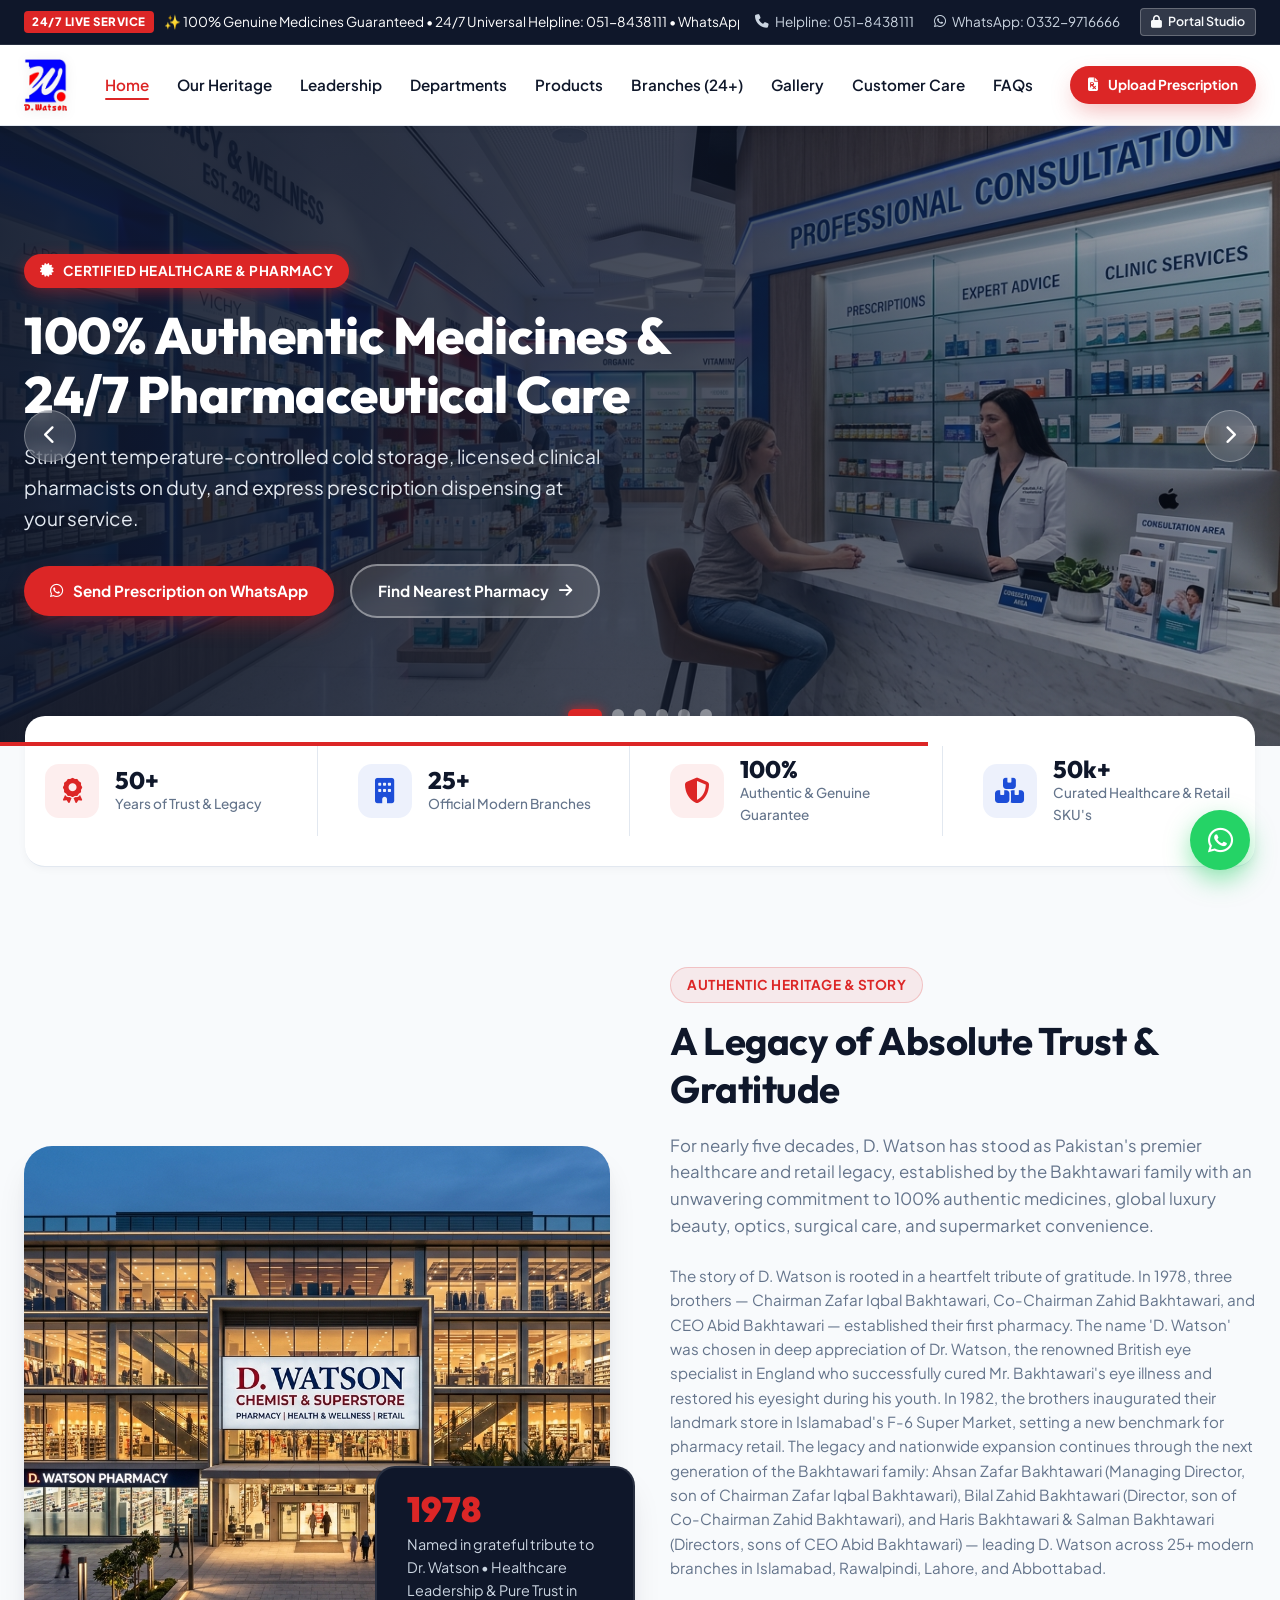
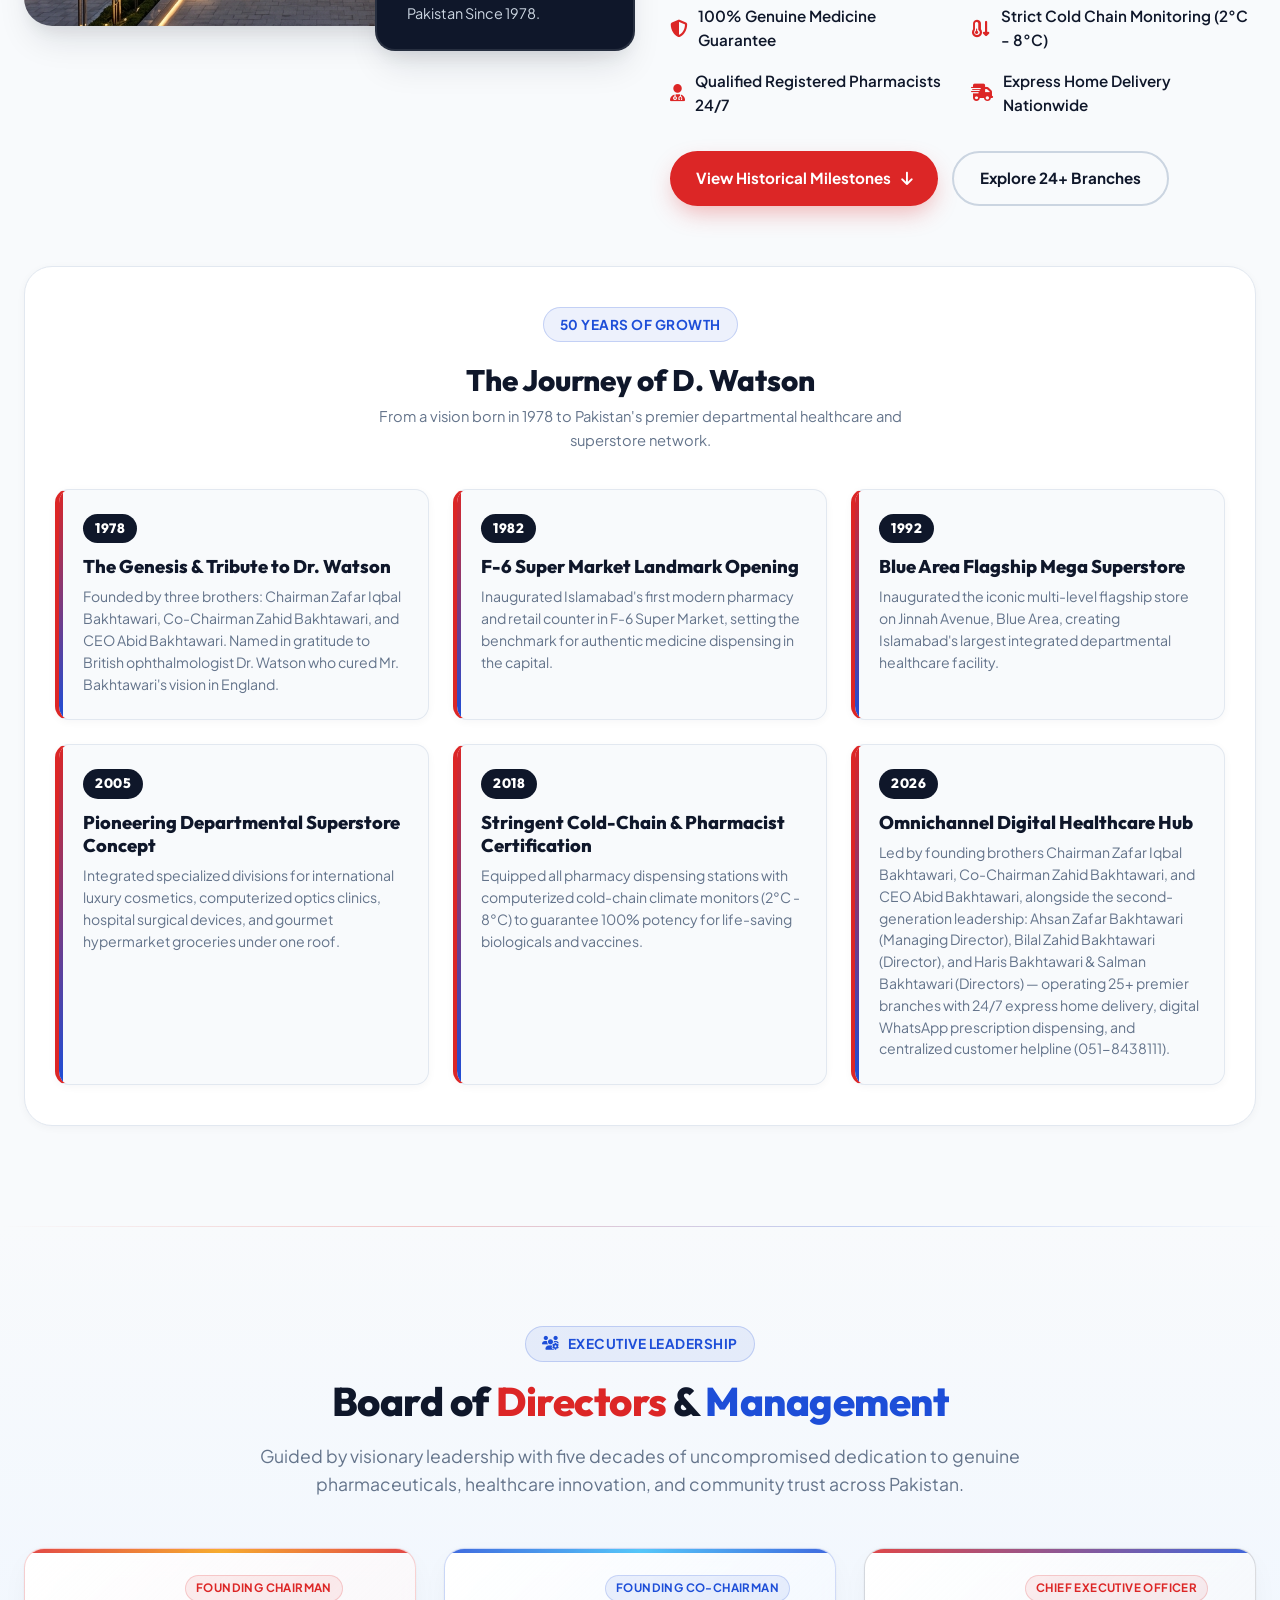
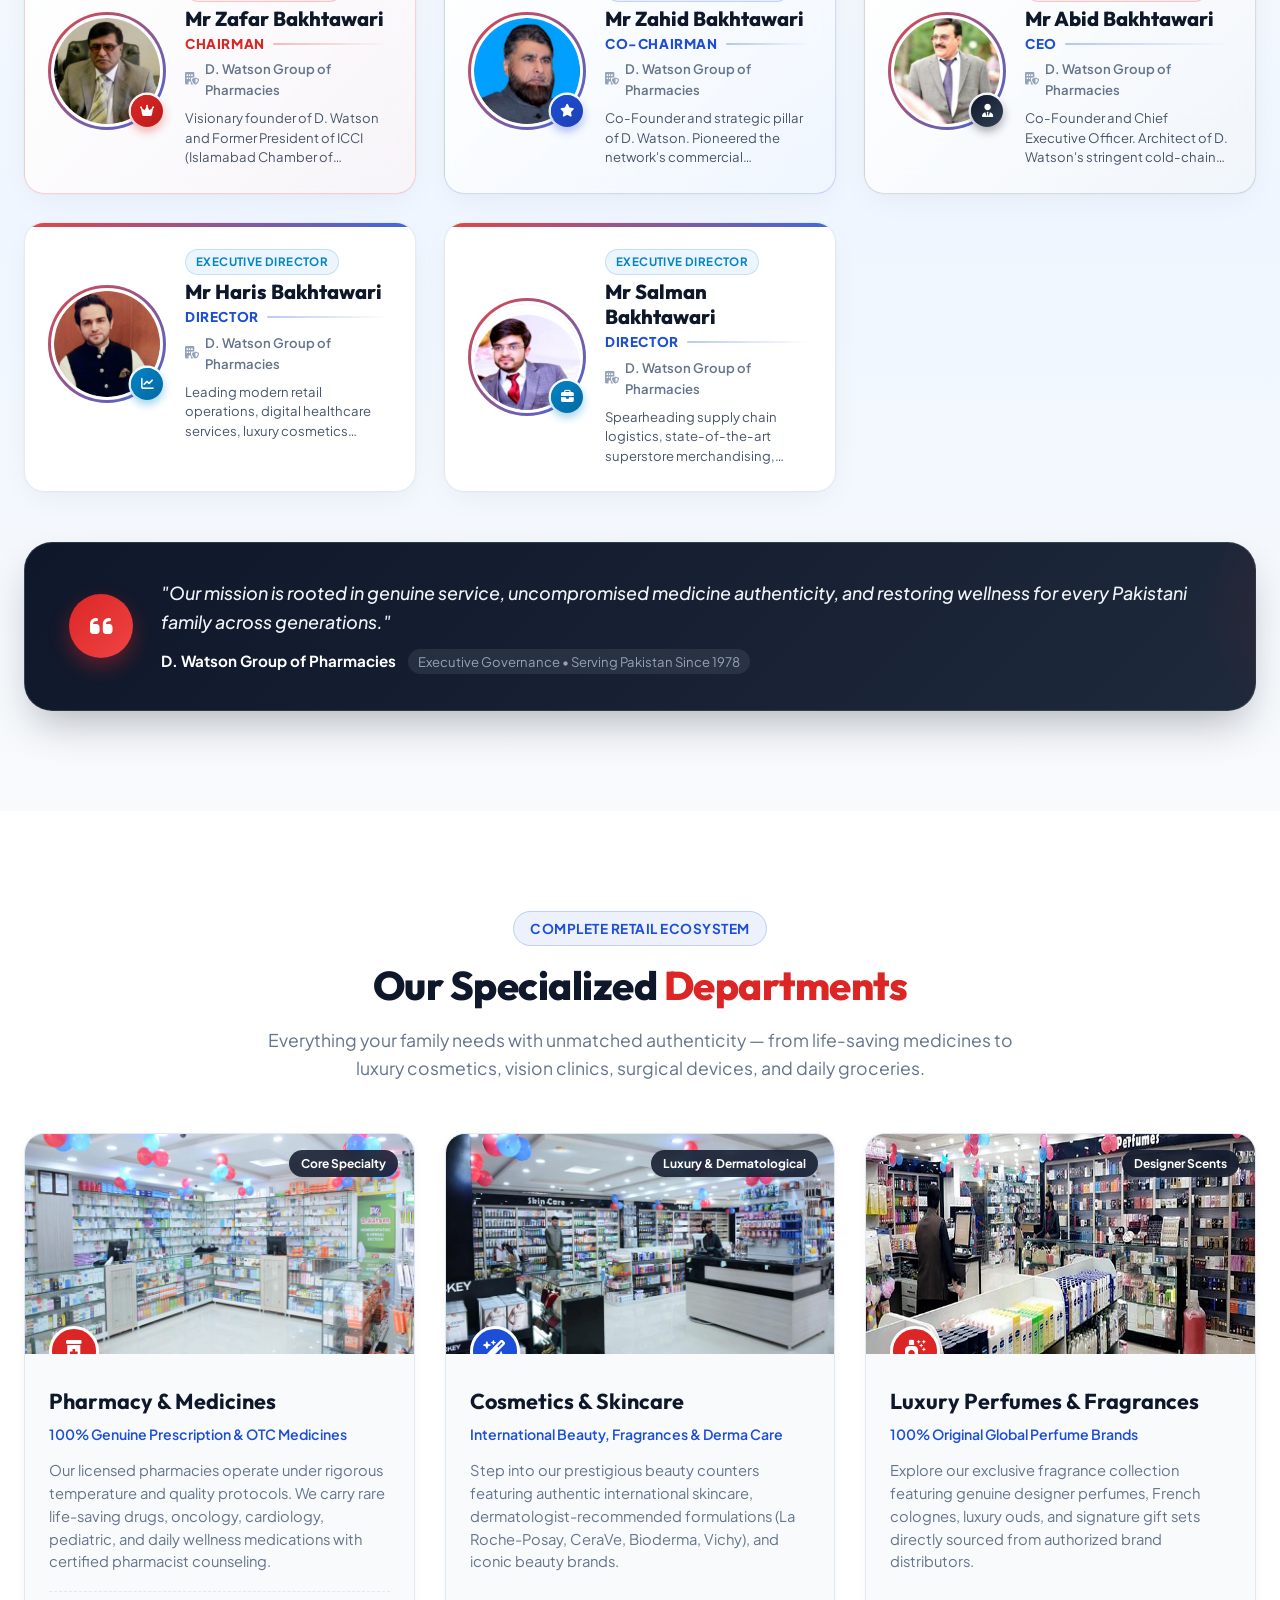
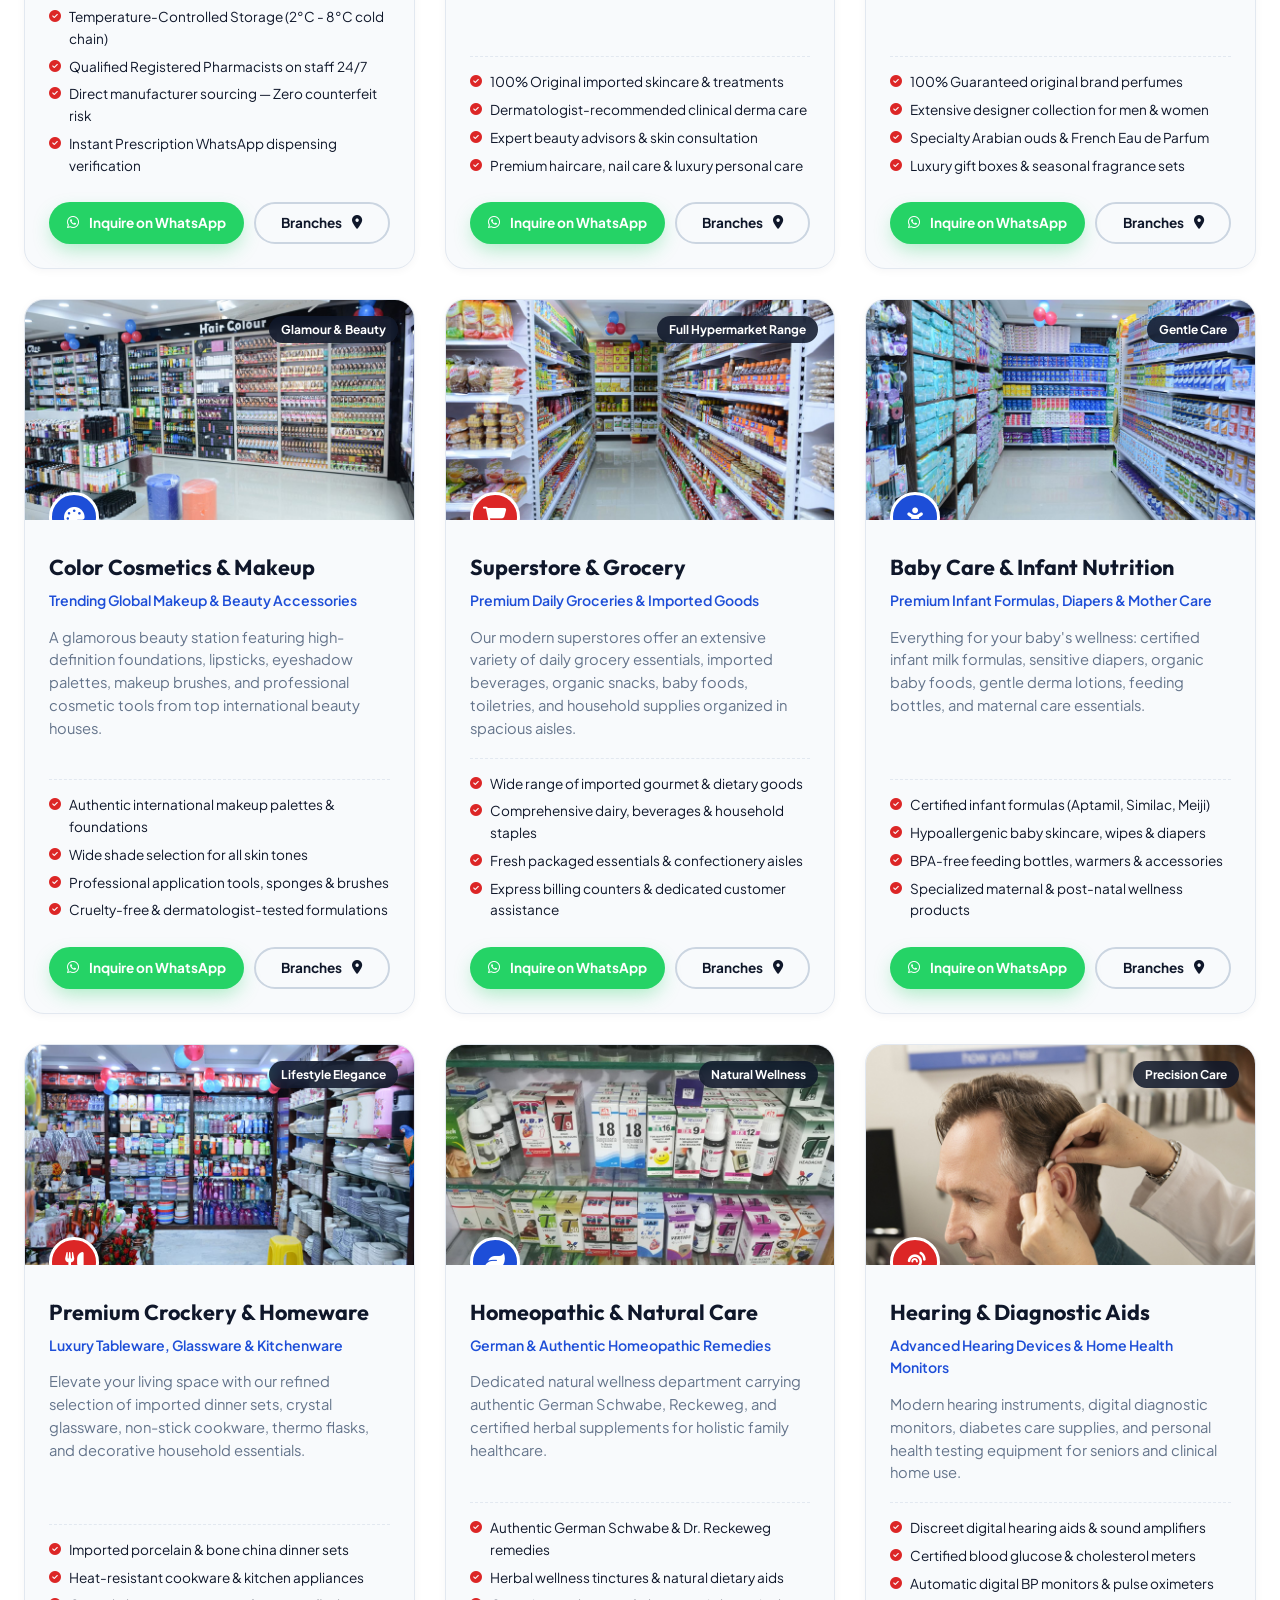
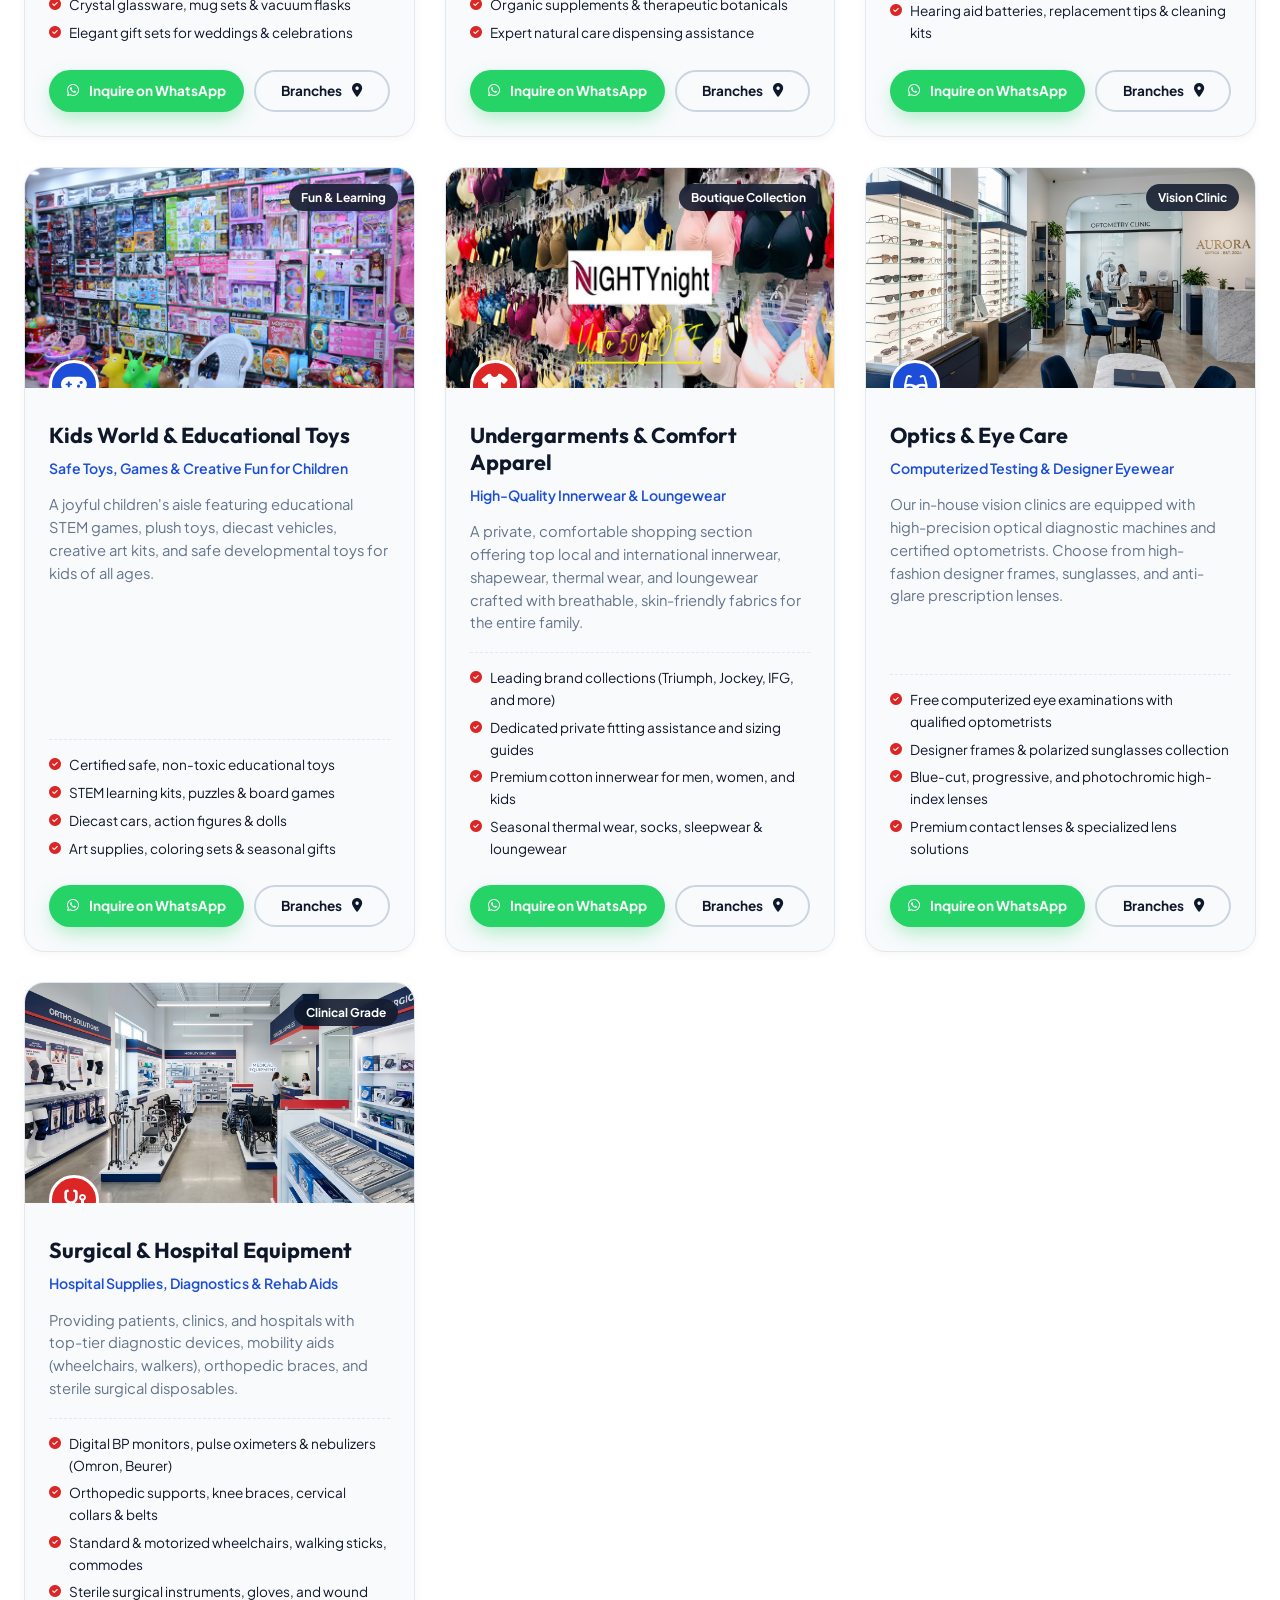
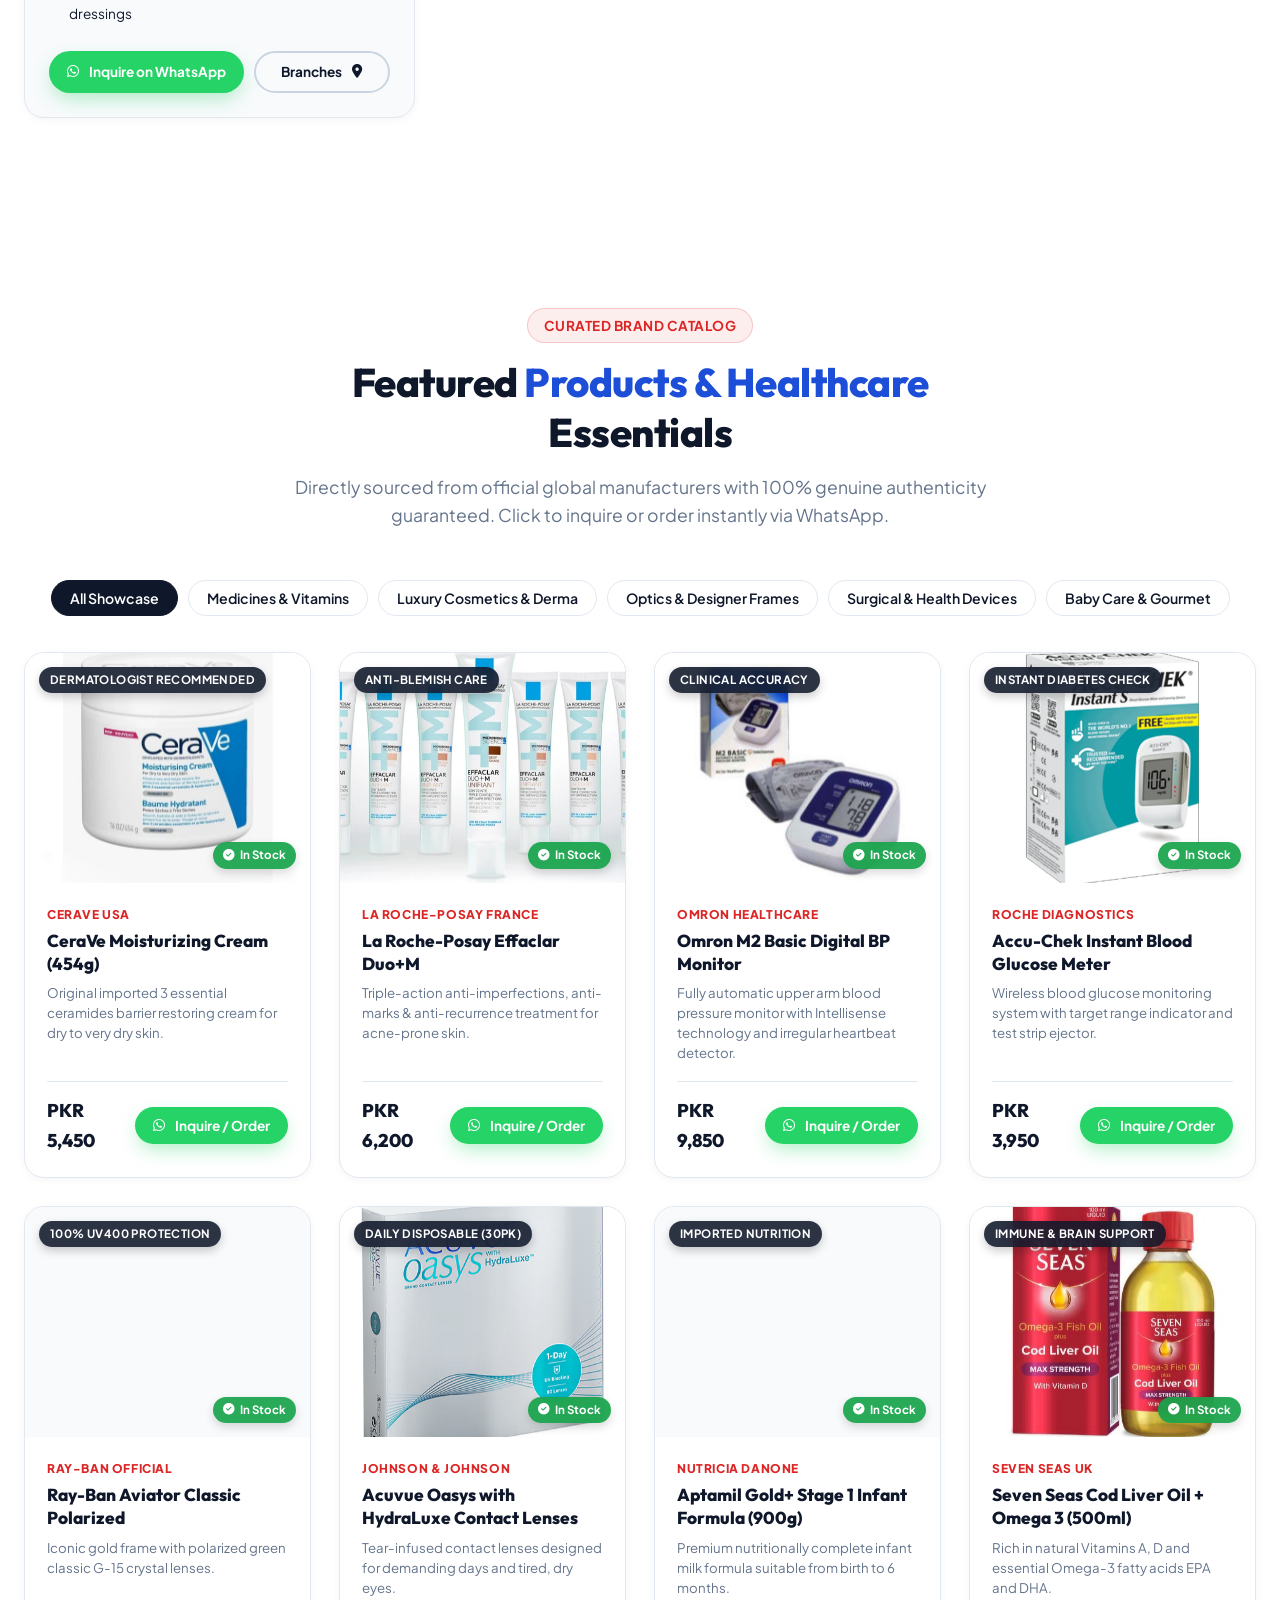
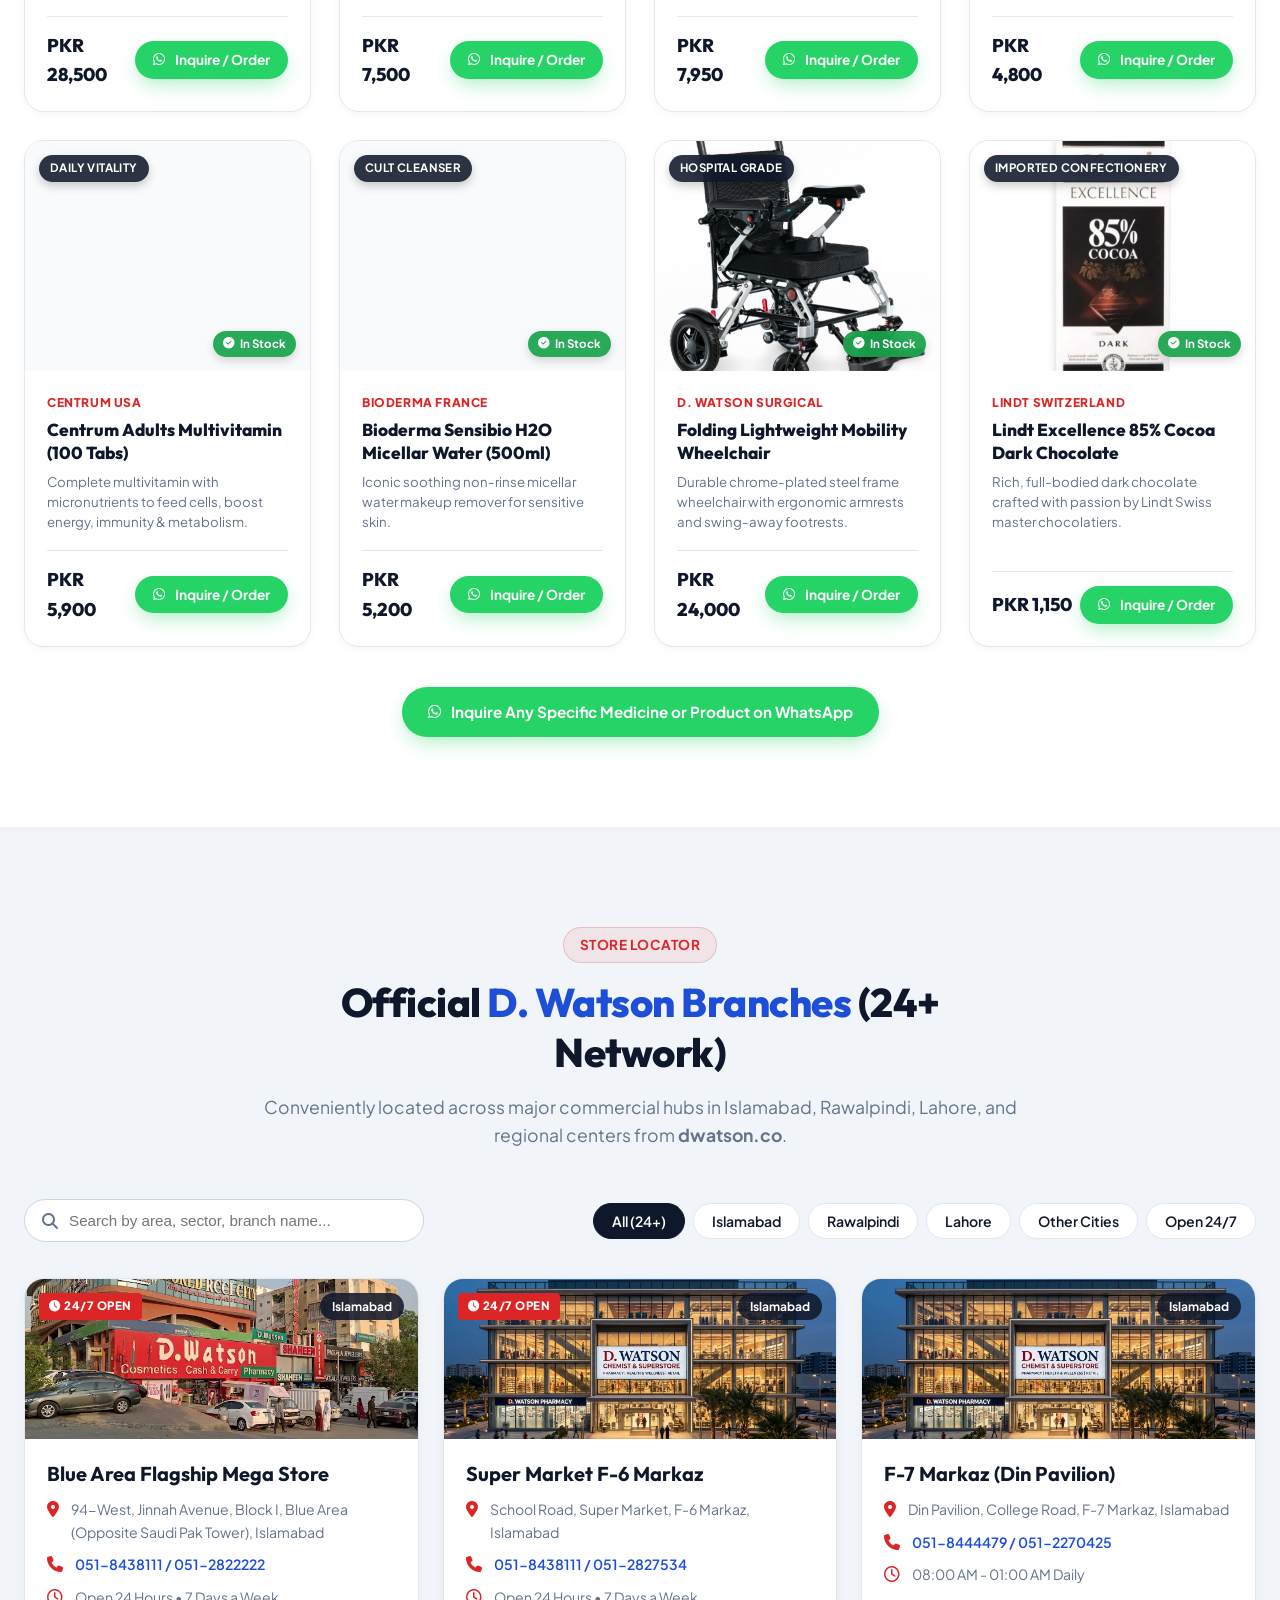
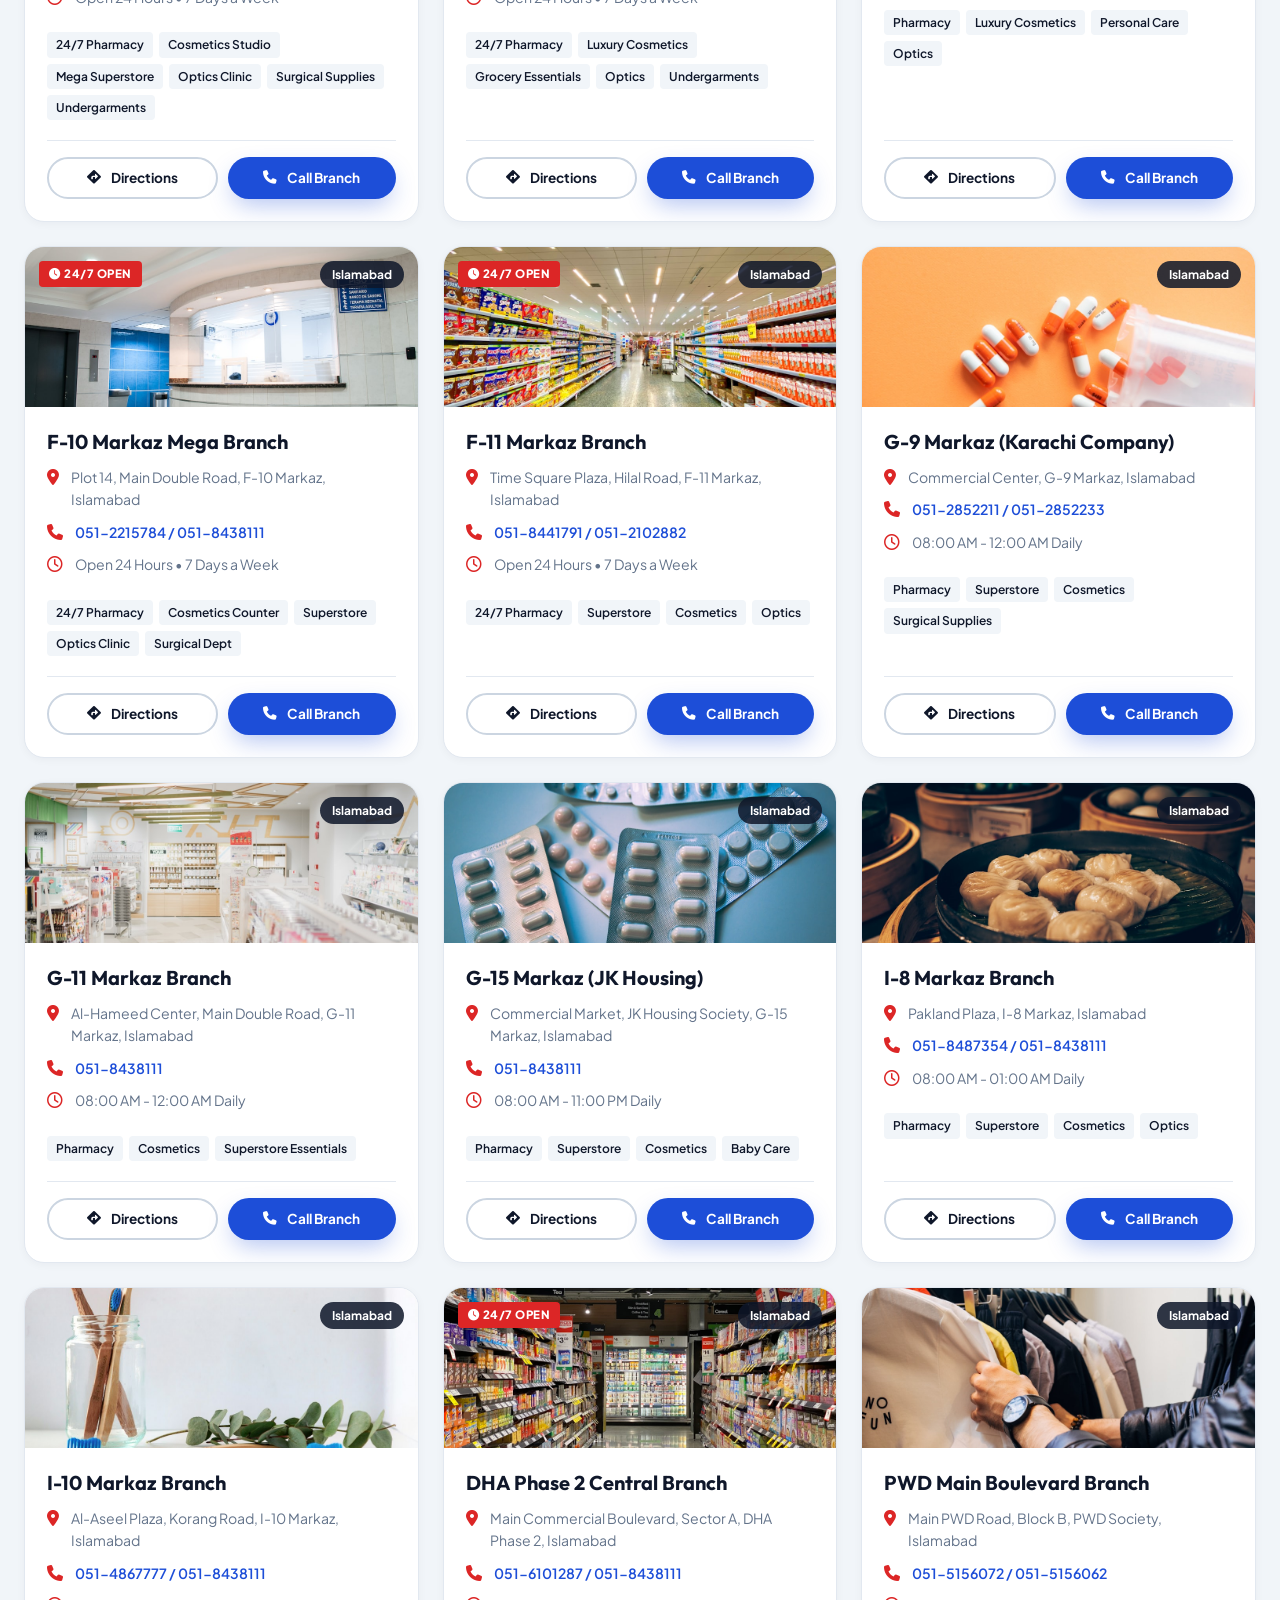
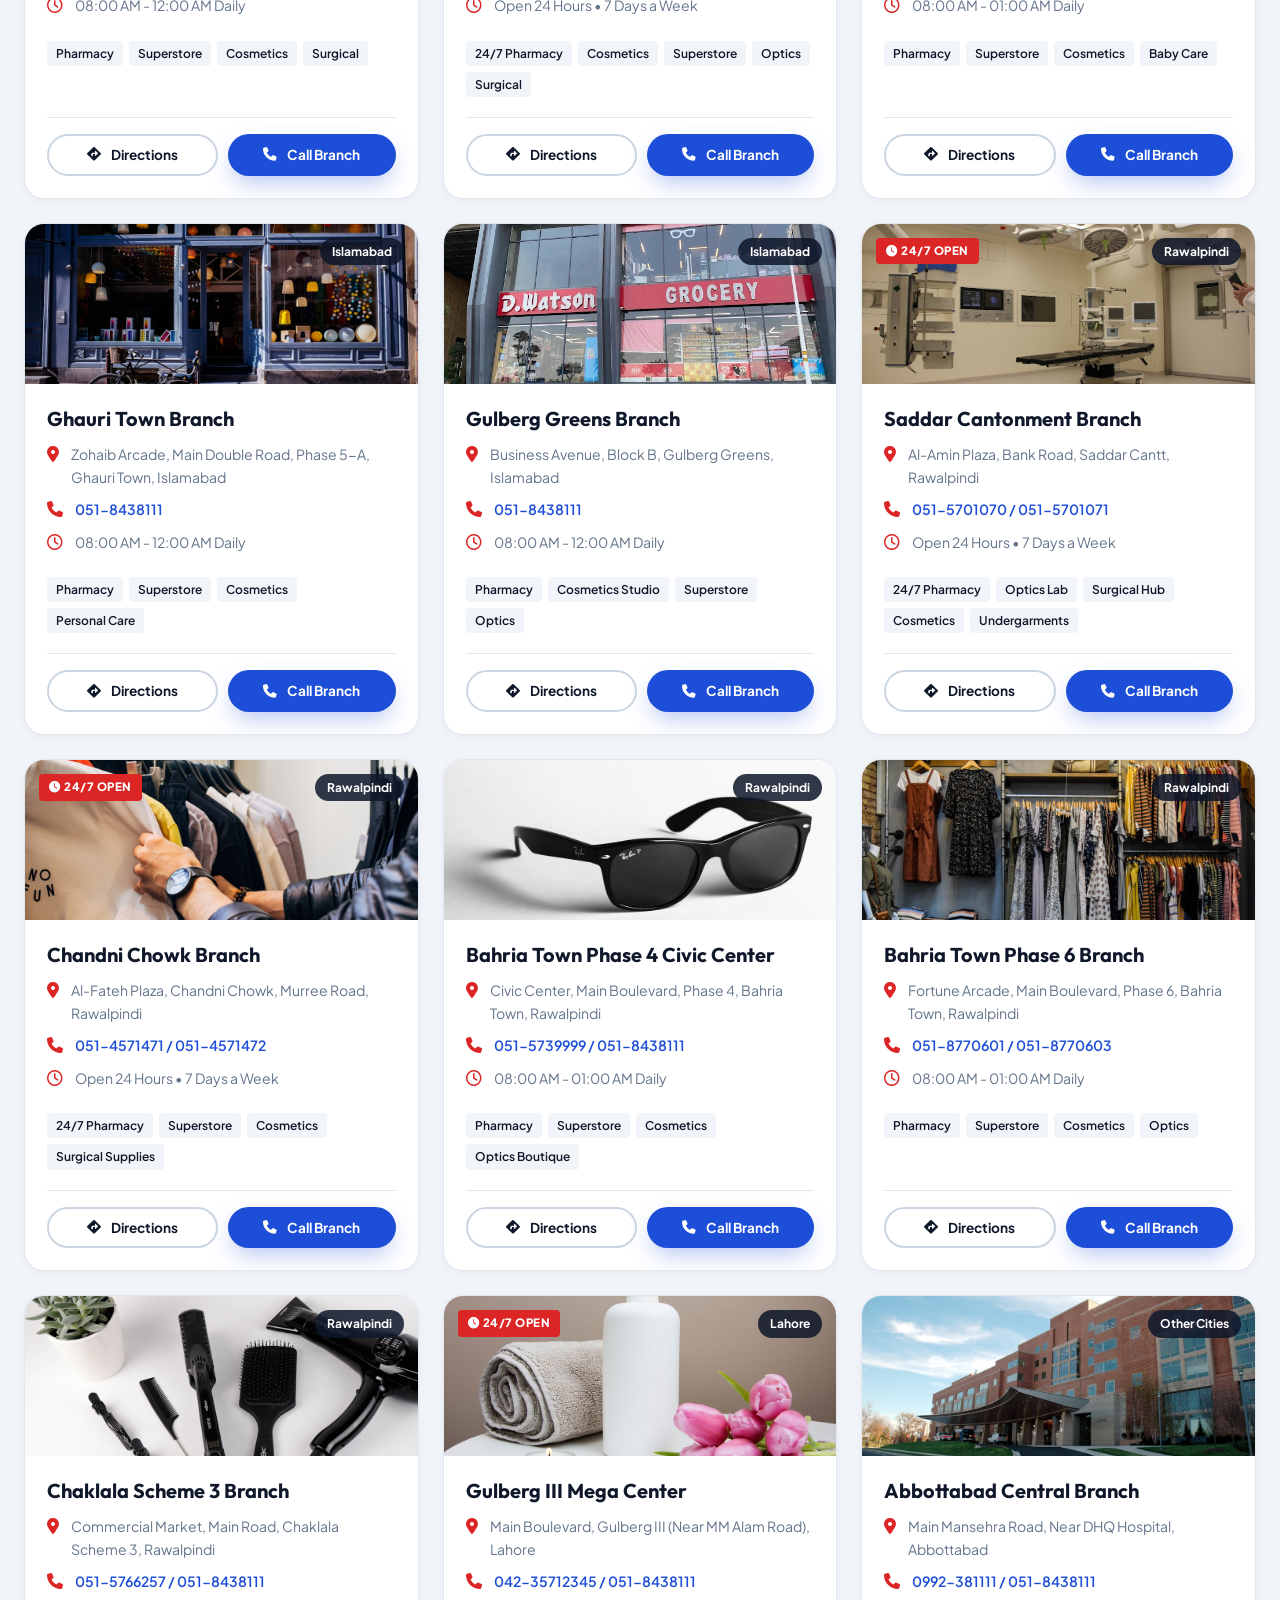
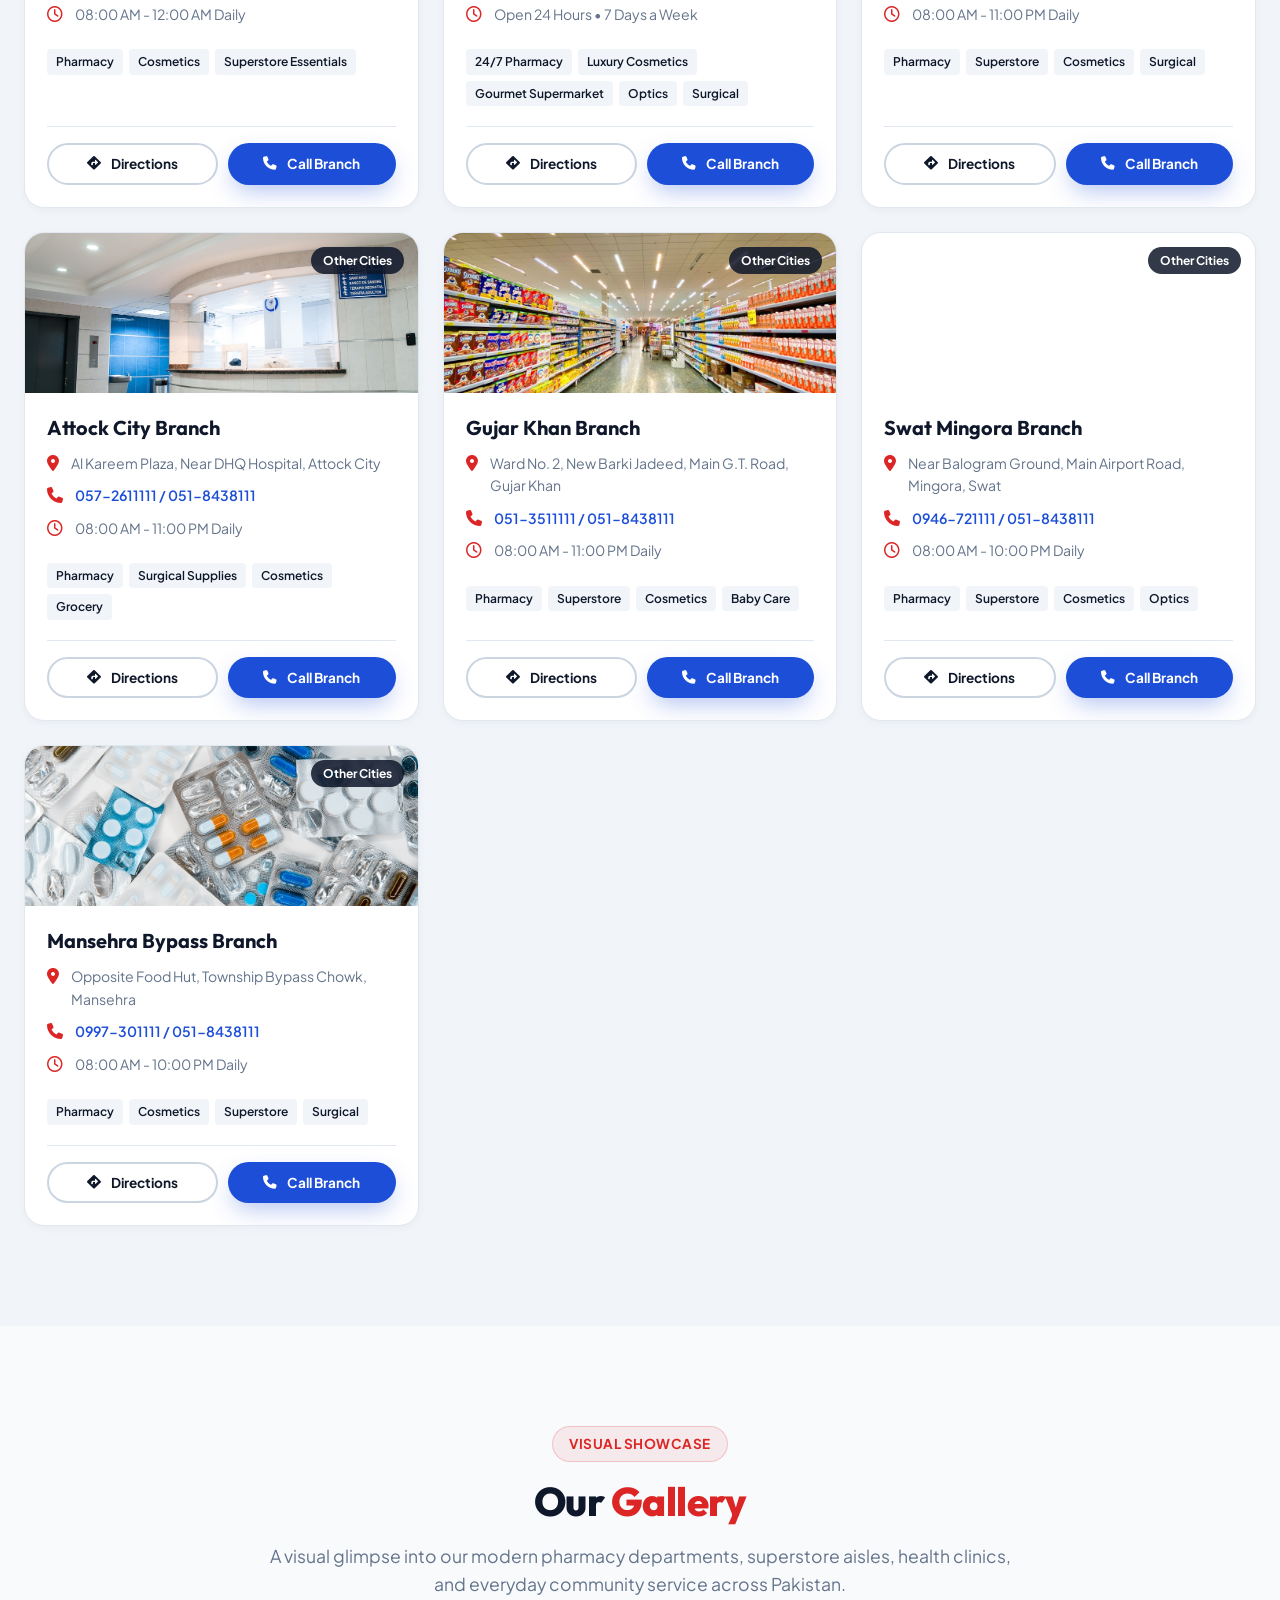
==== index.html @ 18a578d4 "Use official logo-emblem.png for menu bar navbar and admin portal" ====
<!DOCTYPE html>
<html lang="en">
<head>
  <meta charset="UTF-8">
  <meta name="viewport" content="width=device-width, initial-scale=1.0">
  <title>D. Watson Chemist &amp; Superstore | Official Portal • Pharmacy, Cosmetics, Optics &amp; Grocery</title>
  <meta name="description" content="Official D. Watson Chemist &amp; Superstore - Pakistan's premier 24/7 destination for 100% genuine medicines, international luxury cosmetics, optics clinics, hospital surgical supplies, and gourmet superstore groceries.">
  <meta name="theme-color" content="#DC2626">

  <!-- Google Fonts -->
  <link rel="preconnect" href="https://fonts.googleapis.com">
  <link rel="preconnect" href="https://fonts.gstatic.com" crossorigin>
  <link href="https://fonts.googleapis.com/css2?family=Outfit:wght@400;500;600;700;800;900&family=Plus+Jakarta+Sans:wght@400;500;600;700;800&display=swap" rel="stylesheet">

  <!-- Font Awesome 6 -->
  <link rel="stylesheet" href="https://cdnjs.cloudflare.com/ajax/libs/font-awesome/6.5.1/css/all.min.css">

  <!-- Favicon -->
  <link rel="icon" type="image/png" href="assets/images/favicon.png">
  <link rel="shortcut icon" href="favicon.ico">

  <!-- Stylesheets (v3.3 - Official D. Watson Logo & Gallery) -->
  <link rel="stylesheet" href="css/style.css?v=3.3">
  <link rel="stylesheet" href="css/responsive.css?v=3.3">
</head>
<body>

  <!-- Sticky Header Wrapper (top bar + navbar stay visible on scroll) -->
  <div class="sticky-header-wrap">

    <!-- Top Announcement & Quick Contact Bar -->
    <div class="top-bar">
      <div class="container top-bar-inner">
        <div class="announcement-text">
          <span class="badge-live">24/7 Live Service</span>
          <span id="topAnnouncement">✨ 100% Genuine Medicines Guaranteed • 24/7 Universal Helpline: 051-8438111 • WhatsApp Express Delivery: 0332-9716666</span>
        </div>
        <div class="top-bar-links">
          <a href="tel:0518438111" id="topPhone"><i class="fa-solid fa-phone"></i> Helpline: 051-8438111</a>
          <a href="https://wa.me/923329716666" id="topWhatsApp" target="_blank"><i class="fa-brands fa-whatsapp"></i> WhatsApp: 0332-9716666</a>
          <a href="admin.html" class="portal-link-btn" title="Open Content Management Studio"><i class="fa-solid fa-lock"></i> Portal Studio</a>
        </div>
      </div>
    </div>

    <!-- Main Sticky Header -->
    <header class="site-header" id="siteHeader">
      <div class="container">
        <nav class="navbar">
          <!-- Official Logo Emblem -->
          <a href="index.html" class="brand-logo" title="D. Watson Chemist &amp; Superstore">
            <img src="assets/images/logo-emblem.png" alt="D. Watson Emblem Logo">
          </a>

          <!-- Desktop Navigation Links -->
          <ul class="nav-menu" id="navMenu">
            <li><a href="#home" class="nav-link active">Home</a></li>
            <li><a href="#about" class="nav-link">Our Heritage</a></li>
            <li><a href="#leadership" class="nav-link">Leadership</a></li>
            <li><a href="#departments" class="nav-link">Departments</a></li>
            <li><a href="#products" class="nav-link">Products</a></li>
            <li><a href="#branches" class="nav-link">Branches (24+)</a></li>
            <li><a href="#gallery" class="nav-link">Gallery</a></li>
            <li><a href="#contact" class="nav-link">Customer Care</a></li>
            <li><a href="#faq" class="nav-link">FAQs</a></li>
          </ul>

          <!-- Right Action Button -->
          <div class="nav-actions">
            <a href="#prescription-box" class="btn btn-primary btn-sm">
              <i class="fa-solid fa-file-prescription"></i> Upload Prescription
            </a>
            <button class="mobile-toggle" aria-label="Toggle navigation menu">
              <i class="fa-solid fa-bars"></i>
            </button>
          </div>
        </nav>
      </div>
    </header>

  </div><!-- end .sticky-header-wrap -->

  <!-- Hero Slider Section -->
  <section class="hero-section" id="home">
    <div class="hero-slider-wrapper" id="heroSliderWrapper">
      <!-- Slides are dynamically loaded from data.js -->
    </div>

    <!-- Slider Navigation Controls -->
    <button class="slider-arrow prev" id="sliderPrevBtn" aria-label="Previous Slide">
      <i class="fa-solid fa-chevron-left"></i>
    </button>
    <button class="slider-arrow next" id="sliderNextBtn" aria-label="Next Slide">
      <i class="fa-solid fa-chevron-right"></i>
    </button>

    <!-- Dot Indicators -->
    <div class="slider-dots" id="heroSliderDots"></div>

    <!-- Progress Line -->
    <div class="slider-progress" id="sliderProgressBar"></div>
  </section>

  <!-- Trust & Certification Highlights Bar -->
  <section class="container" style="position: relative;">
    <div class="trust-bar">
      <div class="trust-grid" id="trustGrid">
        <!-- Loaded dynamically from data.js -->
      </div>
    </div>
  </section>

  <!-- ================= ABOUT & HERITAGE SECTION ================= -->
  <section class="about-section" id="about">
    <div class="container">
      <div class="about-grid">
        <div class="about-visual">
          <div class="about-img-main">
            <img src="assets/images/store_flagship.jpg" alt="D. Watson Superstore Flagship">
          </div>
          <div class="about-floating-card">
            <div class="card-year">1978</div>
            <div class="card-text">Named in grateful tribute to Dr. Watson • Healthcare Leadership &amp; Pure Trust in Pakistan Since 1978.</div>
          </div>
        </div>

        <div class="about-content">
          <span class="section-tag">Authentic Heritage &amp; Story</span>
          <h2>A Legacy of <span class="highlight-red">Absolute Trust</span> &amp; <span class="highlight-blue">Gratitude</span></h2>
          <p class="about-desc" id="aboutShortText">
            For five decades, D. Watson has stood as Pakistan's most trusted chain for certified pharmaceuticals, international beauty brands, optical precision, and premium daily superstore shopping.
          </p>
          <p class="about-desc" id="aboutHistoryText" style="font-size: 0.95rem;">
            Founded in 1978 by three brothers — Chairman Zafar Iqbal Bakhtawari, Co-Chairman Zahid Bakhtawari, and CEO Abid Bakhtawari — D. Watson was named in heartfelt homage to Dr. Watson, a British ophthalmologist who cured Mr. Bakhtawari's eye illness in England during his youth. The legacy and nationwide expansion continues through the dynamic second generation of the Bakhtawari family: Ahsan Zafar Bakhtawari (Managing Director, son of Chairman Zafar Iqbal Bakhtawari), Bilal Zahid Bakhtawari (Director, son of Co-Chairman Zahid Bakhtawari), and Haris Bakhtawari &amp; Salman Bakhtawari (Directors, sons of CEO Abid Bakhtawari) — leading D. Watson's continuous innovation across 25+ modern branches.
          </p>

          <div class="about-features-list">
            <div class="about-feat-item">
              <i class="fa-solid fa-shield-halved"></i> 100% Genuine Medicine Guarantee
            </div>
            <div class="about-feat-item">
              <i class="fa-solid fa-temperature-arrow-down"></i> Strict Cold Chain Monitoring (2°C - 8°C)
            </div>
            <div class="about-feat-item">
              <i class="fa-solid fa-user-doctor"></i> Qualified Registered Pharmacists 24/7
            </div>
            <div class="about-feat-item">
              <i class="fa-solid fa-truck-fast"></i> Express Home Delivery Nationwide
            </div>
          </div>

          <div style="display: flex; gap: 14px; flex-wrap: wrap; margin-top:24px;">
            <a href="#heritage-timeline" class="btn btn-primary">View Historical Milestones <i class="fa-solid fa-arrow-down"></i></a>
            <a href="#branches" class="btn btn-outline">Explore 24+ Branches</a>
          </div>
        </div>
      </div>

      <!-- Historical Milestone Timeline -->
      <div class="heritage-timeline-wrap" id="heritage-timeline" style="margin-top: 60px;">
        <div style="text-align: center; margin-bottom: 36px;">
          <span class="section-tag blue-tag">50 Years of Growth</span>
          <h3 style="font-size: 1.85rem; font-weight: 800; color: #0F172A; margin-top: 6px;">The Journey of <span class="highlight-red">D. Watson</span></h3>
          <p style="color: #64748B; font-size: 0.92rem; max-width: 600px; margin: 6px auto 0;">From a vision born in 1978 to Pakistan's premier departmental healthcare and superstore network.</p>
        </div>

        <div class="timeline-grid" id="timelineGrid">
          <!-- Populated dynamically via main.js from data.js -->
        </div>
      </div>
    </div>
  </section>

  <!-- ================= BOARD OF DIRECTORS & EXECUTIVE MANAGEMENT ================= -->
  <section class="leadership-section" id="leadership">
    <div class="container">
      <div class="section-header">
        <span class="section-tag blue-tag"><i class="fa-solid fa-users-gear"></i> Executive Leadership</span>
        <h2 class="section-title">Board of <span class="highlight-red">Directors</span> &amp; <span class="highlight-blue">Management</span></h2>
        <p class="section-subtitle">
          Guided by visionary leadership with five decades of uncompromised dedication to genuine pharmaceuticals, healthcare innovation, and community trust across Pakistan.
        </p>
      </div>

      <!-- Dynamic Leadership Grid -->
      <div class="leadership-grid" id="leadershipGrid">
        <!-- Mr Zafar Bakhtawari -->
        <div class="leader-card leader-chairman-card" data-id="1">
          <div class="leader-card-inner">
            <div class="leader-avatar-wrap">
              <div class="avatar-ring-glow"></div>
              <img src="assets/images/management/zafar-bakhtawari.png" alt="Mr Zafar Bakhtawari" class="leader-avatar" loading="lazy" decoding="async" onerror="this.onerror=null; this.src='assets/images/management/zafar-bakhtawari.jpg';">
              <div class="leader-icon-badge" title="CHAIRMAN">
                <i class="fa-solid fa-crown"></i>
              </div>
            </div>
            <div class="leader-info">
              <div class="leader-header-row">
                <span class="leader-badge-pill">Founding Chairman</span>
              </div>
              <h3 class="leader-name">Mr Zafar Bakhtawari</h3>
              <div class="leader-role-wrap">
                <span class="leader-role">CHAIRMAN</span>
                <div class="leader-role-divider"></div>
              </div>
              <div class="leader-org">
                <i class="fa-solid fa-building-shield"></i> D. Watson Group of Pharmacies
              </div>
              <p class="leader-bio">Visionary founder of D. Watson and Former President of ICCI (Islamabad Chamber of Commerce &amp; Industry). Established the healthcare legacy in 1978 built on 100% authentic medicine dispensing and community trust.</p>
            </div>
          </div>
        </div>

        <!-- Mr Zahid Bakhtawari -->
        <div class="leader-card leader-cochairman-card" data-id="2">
          <div class="leader-card-inner">
            <div class="leader-avatar-wrap">
              <div class="avatar-ring-glow"></div>
              <img src="assets/images/management/zahid-bakhtawari.png" alt="Mr Zahid Bakhtawari" class="leader-avatar" loading="lazy" decoding="async" onerror="this.onerror=null; this.src='assets/images/management/zahid-bakhtawari.jpg';">
              <div class="leader-icon-badge" title="CO-CHAIRMAN">
                <i class="fa-solid fa-star"></i>
              </div>
            </div>
            <div class="leader-info">
              <div class="leader-header-row">
                <span class="leader-badge-pill">Founding Co-Chairman</span>
              </div>
              <h3 class="leader-name">Mr Zahid Bakhtawari</h3>
              <div class="leader-role-wrap">
                <span class="leader-role">CO-CHAIRMAN</span>
                <div class="leader-role-divider"></div>
              </div>
              <div class="leader-org">
                <i class="fa-solid fa-building-shield"></i> D. Watson Group of Pharmacies
              </div>
              <p class="leader-bio">Co-Founder and strategic pillar of D. Watson. Pioneered the network's commercial governance, institutional partnerships, and regional growth across Pakistan.</p>
            </div>
          </div>
        </div>

        <!-- Mr Abid Bakhtawari -->
        <div class="leader-card leader-ceo-card" data-id="3">
          <div class="leader-card-inner">
            <div class="leader-avatar-wrap">
              <div class="avatar-ring-glow"></div>
              <img src="assets/images/management/abid-bakhtawari.png" alt="Mr Abid Bakhtawari" class="leader-avatar" loading="lazy" decoding="async" onerror="this.onerror=null; this.src='assets/images/management/abid-bakhtawari.jpg';">
              <div class="leader-icon-badge" title="CEO">
                <i class="fa-solid fa-user-tie"></i>
              </div>
            </div>
            <div class="leader-info">
              <div class="leader-header-row">
                <span class="leader-badge-pill">Chief Executive Officer</span>
              </div>
              <h3 class="leader-name">Mr Abid Bakhtawari</h3>
              <div class="leader-role-wrap">
                <span class="leader-role">CEO</span>
                <div class="leader-role-divider"></div>
              </div>
              <div class="leader-org">
                <i class="fa-solid fa-building-shield"></i> D. Watson Group of Pharmacies
              </div>
              <p class="leader-bio">Co-Founder and Chief Executive Officer. Architect of D. Watson's stringent cold-chain pharmaceutical standards, hospital supplies, and continuous retail modernization.</p>
            </div>
          </div>
        </div>

        <!-- Mr Haris Bakhtawari -->
        <div class="leader-card leader-director-card" data-id="4">
          <div class="leader-card-inner">
            <div class="leader-avatar-wrap">
              <div class="avatar-ring-glow"></div>
              <img src="assets/images/management/haris-bakhtawari.png" alt="Mr Haris Bakhtawari" class="leader-avatar" loading="lazy" decoding="async" onerror="this.onerror=null; this.src='assets/images/management/haris-bakhtawari.jpg';">
              <div class="leader-icon-badge" title="DIRECTOR">
                <i class="fa-solid fa-chart-line"></i>
              </div>
            </div>
            <div class="leader-info">
              <div class="leader-header-row">
                <span class="leader-badge-pill">Executive Director</span>
              </div>
              <h3 class="leader-name">Mr Haris Bakhtawari</h3>
              <div class="leader-role-wrap">
                <span class="leader-role">DIRECTOR</span>
                <div class="leader-role-divider"></div>
              </div>
              <div class="leader-org">
                <i class="fa-solid fa-building-shield"></i> D. Watson Group of Pharmacies
              </div>
              <p class="leader-bio">Leading modern retail operations, digital healthcare services, luxury cosmetics sourcing, and customer experience innovation across the 25+ branch ecosystem.</p>
            </div>
          </div>
        </div>

        <!-- Mr Salman Bakhtawari -->
        <div class="leader-card leader-director-card" data-id="5">
          <div class="leader-card-inner">
            <div class="leader-avatar-wrap">
              <div class="avatar-ring-glow"></div>
              <img src="assets/images/management/salman-bakhtawari.png" alt="Mr Salman Bakhtawari" class="leader-avatar" loading="lazy" decoding="async" onerror="this.onerror=null; this.src='assets/images/management/salman-bakhtawari.jpg';">
              <div class="leader-icon-badge" title="DIRECTOR">
                <i class="fa-solid fa-briefcase"></i>
              </div>
            </div>
            <div class="leader-info">
              <div class="leader-header-row">
                <span class="leader-badge-pill">Executive Director</span>
              </div>
              <h3 class="leader-name">Mr Salman Bakhtawari</h3>
              <div class="leader-role-wrap">
                <span class="leader-role">DIRECTOR</span>
                <div class="leader-role-divider"></div>
              </div>
              <div class="leader-org">
                <i class="fa-solid fa-building-shield"></i> D. Watson Group of Pharmacies
              </div>
              <p class="leader-bio">Spearheading supply chain logistics, state-of-the-art superstore merchandising, optics clinics, and regional expansion initiatives for D. Watson.</p>
            </div>
          </div>
        </div>
      </div>

      <!-- Leadership Corporate Commitment Motto Banner -->
      <div class="leadership-motto-card">
        <div class="motto-icon-wrap">
          <i class="fa-solid fa-quote-left"></i>
        </div>
        <div class="motto-content">
          <p class="motto-quote">"Our mission is rooted in genuine service, uncompromised medicine authenticity, and restoring wellness for every Pakistani family across generations."</p>
          <div class="motto-signature">
            <strong>D. Watson Group of Pharmacies</strong>
            <span>Executive Governance &bull; Serving Pakistan Since 1978</span>
          </div>
        </div>
      </div>
    </div>
  </section>

  <!-- ================= DEPARTMENTS SHOWCASE SECTION ================= -->
  <section class="departments-section" id="departments">
    <div class="container">
      <div class="section-header">
        <span class="section-tag blue-tag">Complete Retail Ecosystem</span>
        <h2 class="section-title">Our Specialized <span class="highlight-red">Departments</span></h2>
        <p class="section-subtitle">
          Everything your family needs with unmatched authenticity — from life-saving medicines to luxury cosmetics, vision clinics, surgical devices, and daily groceries.
        </p>
      </div>

      <div class="departments-grid" id="departmentsGrid">
        <!-- Rendered dynamically from data.js -->
      </div>
    </div>
  </section>

  <!-- ================= FEATURED PRODUCTS CATALOG SECTION ================= -->
  <section class="products-section" id="products" style="padding: 90px 0; background: #FFFFFF;">
    <div class="container">
      <div class="section-header">
        <span class="section-tag">Curated Brand Catalog</span>
        <h2 class="section-title">Featured <span class="highlight-blue">Products &amp; Healthcare</span> Essentials</h2>
        <p class="section-subtitle">
          Directly sourced from official global manufacturers with 100% genuine authenticity guaranteed. Click to inquire or order instantly via WhatsApp.
        </p>
      </div>

      <!-- Product Category Filters -->
      <div class="product-filter-bar" id="productFilters" style="display: flex; gap: 10px; justify-content: center; flex-wrap: wrap; margin-bottom: 36px;">
        <!-- Populated via main.js -->
      </div>

      <!-- Products Grid -->
      <div class="products-grid" id="productsGrid">
        <!-- Populated via main.js -->
      </div>

      <div style="text-align: center; margin-top: 40px;">
        <a href="https://wa.me/923329716666?text=Hi%20D.Watson,%20I%20am%20looking%20for%20a%20specific%20product%20availability." target="_blank" class="btn btn-whatsapp">
          <i class="fa-brands fa-whatsapp"></i> Inquire Any Specific Medicine or Product on WhatsApp
        </a>
      </div>
    </div>
  </section>

  <!-- ================= BRANCHES & STORE LOCATIONS EXPLORER ================= -->
  <section class="branches-section" id="branches">
    <div class="container">
      <div class="section-header">
        <span class="section-tag">Store Locator</span>
        <h2 class="section-title">Official <span class="highlight-blue">D. Watson Branches</span> (24+ Network)</h2>
        <p class="section-subtitle">
          Conveniently located across major commercial hubs in Islamabad, Rawalpindi, Lahore, and regional centers from <strong>dwatson.co</strong>.
        </p>
      </div>

      <!-- Filter & Search Controls -->
      <div class="branch-filter-bar">
        <div class="branch-search-box">
          <i class="fa-solid fa-magnifying-glass"></i>
          <input type="text" id="branchSearchInput" placeholder="Search by area, sector, branch name...">
        </div>
        <div class="branch-pills" id="branchCityPills">
          <!-- City pills rendered dynamically -->
        </div>
      </div>

      <!-- Branches Grid -->
      <div class="branches-grid" id="branchesGrid">
        <!-- Rendered dynamically from data.js -->
      </div>
    </div>
  </section>

  <!-- ================= PHOTO GALLERY SECTION ================= -->
  <section class="gallery-section" id="gallery">
    <div class="container">
      <div class="section-header">
        <span class="section-tag">Visual Showcase</span>
        <h2 class="section-title">Our <span class="highlight-red">Gallery</span></h2>
        <p class="section-subtitle">
          A visual glimpse into our modern pharmacy departments, superstore aisles, health clinics, and everyday community service across Pakistan.
        </p>
      </div>

      <!-- Category Filter Buttons -->
      <div class="gallery-filters" id="galleryFilters">
        <!-- Filter pills dynamically loaded -->
      </div>

      <!-- Photo Grid -->
      <div class="gallery-grid" id="galleryGrid">
        <!-- Gallery items dynamically loaded -->
      </div>
    </div>
  </section>

  <!-- Lightbox Modal for Gallery -->
  <div class="lightbox-modal" id="lightboxModal" role="dialog" aria-modal="true">
    <button class="lightbox-close" onclick="closeLightbox()" aria-label="Close Lightbox">&times;</button>
    <button class="lightbox-nav prev" onclick="prevLightbox()" aria-label="Previous Image"><i class="fa-solid fa-chevron-left"></i></button>
    <button class="lightbox-nav next" onclick="nextLightbox()" aria-label="Next Image"><i class="fa-solid fa-chevron-right"></i></button>
    
    <div class="lightbox-content">
      <div class="lightbox-img-wrap">
        <img id="lightboxImage" src="" alt="D. Watson Gallery Preview">
      </div>
      <div class="lightbox-caption" id="lightboxCaption"></div>
    </div>
  </div>

  <!-- High-End Product Zoom & Details Lightbox Modal -->
  <div class="product-zoom-modal" id="productZoomModal" role="dialog" aria-modal="true" aria-hidden="true">
    <div class="product-zoom-backdrop" onclick="closeProductZoomModal()"></div>
    
    <div class="product-zoom-dialog">
      <!-- Modal Top Header & Action Controls Bar -->
      <div class="zoom-modal-header">
        <div class="zoom-modal-badge-group">
          <span class="zoom-badge-pill" id="zoomModalCategory">Cosmetics &amp; Skincare</span>
          <span class="zoom-counter" id="zoomModalCounter">1 / 12</span>
        </div>

        <div class="zoom-toolbar">
          <button class="zoom-tool-btn" id="zoomInBtn" onclick="zoomInProduct()" title="Zoom In (+)" aria-label="Zoom In">
            <i class="fa-solid fa-magnifying-glass-plus"></i>
          </button>
          <button class="zoom-tool-btn" id="zoomOutBtn" onclick="zoomOutProduct()" title="Zoom Out (-)" aria-label="Zoom Out">
            <i class="fa-solid fa-magnifying-glass-minus"></i>
          </button>
          <button class="zoom-tool-btn" id="zoomResetBtn" onclick="resetProductZoom()" title="Reset Zoom (100%)" aria-label="Reset Zoom">
            <i class="fa-solid fa-arrows-rotate"></i>
          </button>
          <button class="zoom-tool-btn" id="zoomFullscreenBtn" onclick="toggleProductZoomFullscreen()" title="Toggle Fullscreen" aria-label="Toggle Fullscreen">
            <i class="fa-solid fa-expand"></i>
          </button>
          <button class="zoom-tool-btn zoom-close-btn" onclick="closeProductZoomModal()" title="Close (Esc)" aria-label="Close Modal">
            <i class="fa-solid fa-xmark"></i>
          </button>
        </div>
      </div>

      <!-- Main Stage: Image Viewer + Product Details Side-by-Side -->
      <div class="zoom-modal-body">
        <!-- Interactive Deep-Zoom Stage -->
        <div class="zoom-stage" id="zoomStage">
          <!-- Navigation Arrows -->
          <button class="zoom-nav-arrow zoom-prev-btn" onclick="prevProductZoom()" aria-label="Previous Product">
            <i class="fa-solid fa-chevron-left"></i>
          </button>
          <button class="zoom-nav-arrow zoom-next-btn" onclick="nextProductZoom()" aria-label="Next Product">
            <i class="fa-solid fa-chevron-right"></i>
          </button>

          <!-- Zoom Viewport -->
          <div class="zoom-viewport" id="zoomViewport">
            <img id="zoomModalImg" src="" alt="Product Detail Zoom Preview" draggable="false">
            <div class="zoom-level-badge" id="zoomLevelBadge">100%</div>
          </div>

          <!-- Interaction Hint -->
          <div class="zoom-hint-banner">
            <span><i class="fa-solid fa-arrows-up-down-left-right"></i> Drag to Pan &bull; Mouse Wheel to Zoom &bull; Double-Click to Enlarge</span>
          </div>
        </div>

        <!-- Product Details & Quick Order Sidebar -->
        <div class="zoom-sidebar" id="zoomSidebar">
          <div class="zoom-sidebar-scroll">
            <div class="zoom-brand-row">
              <span class="zoom-brand-text" id="zoomModalBrand">CeraVe USA</span>
              <span class="zoom-genuine-badge"><i class="fa-solid fa-shield-check"></i> 100% Original</span>
            </div>

            <h3 class="zoom-product-title" id="zoomModalTitle">Product Name</h3>
            
            <div class="zoom-tag-wrapper">
              <span class="zoom-product-tag" id="zoomModalTag">Dermatologist Recommended</span>
            </div>

            <div class="zoom-price-card">
              <span class="zoom-price-caption">Official Price</span>
              <div class="zoom-price-val" id="zoomModalPrice">PKR 0</div>
            </div>

            <div class="zoom-stock-badge">
              <span class="zoom-live-dot"></span>
              <span>Available in Store &amp; Express Delivery</span>
            </div>

            <div class="zoom-desc-block">
              <h5>Description &amp; Key Usage</h5>
              <p id="zoomModalDesc">Product detailed overview.</p>
            </div>

            <div class="zoom-perks-list">
              <div class="zoom-perk">
                <i class="fa-solid fa-truck-bolt"></i>
                <span>Express Delivery within 2-4 Hours across Islamabad &amp; Rawalpindi</span>
              </div>
              <div class="zoom-perk">
                <i class="fa-solid fa-temperature-arrow-down"></i>
                <span>Strict Temperature-Controlled Cold Chain Storage</span>
              </div>
              <div class="zoom-perk">
                <i class="fa-solid fa-user-doctor"></i>
                <span>Free Pharmacist Consultation with Every Order</span>
              </div>
            </div>

            <div class="zoom-cta-group">
              <a href="#" id="zoomModalWhatsApp" target="_blank" class="btn btn-whatsapp zoom-order-btn">
                <i class="fa-brands fa-whatsapp"></i> Inquire / Order on WhatsApp
              </a>
              <a href="tel:0518438111" class="btn btn-outline zoom-call-btn">
                <i class="fa-solid fa-phone"></i> Call Universal Helpline (051-8438111)
              </a>
            </div>
          </div>
        </div>
      </div>

      <!-- Bottom Thumbnails Strip for Rapid Browsing -->
      <div class="zoom-thumbs-container">
        <div class="zoom-thumbs-strip" id="zoomThumbsStrip">
          <!-- Populated dynamically -->
        </div>
      </div>
    </div>
  </div>

  <!-- ================= CUSTOMER SUPPORT & CONTACT HUB ================= -->
  <section class="contact-section" id="contact">
    <div class="container">
      <div class="section-header">
        <span class="section-tag blue-tag">Dedicated Support</span>
        <h2 class="section-title">Customer Care &amp; <span class="highlight-red">Inquiry Portal</span></h2>
        <p class="section-subtitle">
          Reach our dedicated pharmacist and customer care teams instantly via WhatsApp, Messenger, phone helpline, or online inquiry.
        </p>
      </div>

      <!-- 4 Quick Channel Cards -->
      <div class="contact-channels-grid">
        <!-- WhatsApp -->
        <a href="https://wa.me/923329716666?text=Hello%20D.Watson,%20I%20need%20assistance." target="_blank" class="channel-card wa">
          <div class="channel-card-top">
            <div class="channel-icon"><i class="fa-brands fa-whatsapp"></i></div>
            <div class="channel-card-content">
              <h3 class="channel-title">WhatsApp Support</h3>
              <p class="channel-desc">0332-9716666 • Direct pharmacist replies &amp; stock check.</p>
            </div>
          </div>
          <span class="btn btn-whatsapp btn-sm"><i class="fa-brands fa-whatsapp"></i> Chat on WhatsApp</span>
        </a>

        <!-- Facebook Messenger -->
        <a href="https://m.me/DWatsonChemist" target="_blank" class="channel-card messenger">
          <div class="channel-card-top">
            <div class="channel-icon"><i class="fa-brands fa-facebook-messenger"></i></div>
            <div class="channel-card-content">
              <h3 class="channel-title">FB Messenger</h3>
              <p class="channel-desc">facebook.com/DWatsonChemist • Official chat desk.</p>
            </div>
          </div>
          <span class="btn btn-blue btn-sm"><i class="fa-brands fa-facebook-messenger"></i> Open Messenger</span>
        </a>

        <!-- 24/7 Helpline -->
        <a href="tel:0518438111" class="channel-card phone">
          <div class="channel-card-top">
            <div class="channel-icon"><i class="fa-solid fa-headset"></i></div>
            <div class="channel-card-content">
              <h3 class="channel-title">24/7 Helpline</h3>
              <p class="channel-desc">051-8438111 • Centralized customer phone desk.</p>
            </div>
          </div>
          <span class="btn btn-primary btn-sm"><i class="fa-solid fa-phone"></i> Call 051-8438111</span>
        </a>

        <!-- Email Desk -->
        <a href="mailto:care@dwatson.co" class="channel-card email">
          <div class="channel-card-top">
            <div class="channel-icon"><i class="fa-regular fa-envelope"></i></div>
            <div class="channel-card-content">
              <h3 class="channel-title">Official Email</h3>
              <p class="channel-desc">care@dwatson.co • Corporate &amp; institutional inquiries.</p>
            </div>
          </div>
          <span class="btn btn-outline btn-sm"><i class="fa-solid fa-envelope"></i> Send Email</span>
        </a>
      </div>

      <!-- Interactive Contact & Prescription Submission Form -->
      <div class="contact-interactive-grid" id="prescription-box">
        <!-- Prescription / Quick Medicine Order Box -->
        <div class="contact-card-box">
          <div class="box-heading">
            <div class="box-icon"><i class="fa-solid fa-prescription"></i></div>
            <div>
              <h3 style="font-size:1.3rem;">Digital Prescription &amp; Medicine Dispatch</h3>
              <p style="font-size:0.85rem; color:#64748B;">Upload your prescription for instant pharmacist verification via WhatsApp.</p>
            </div>
          </div>

          <form id="prescriptionForm">
            <div class="form-row">
              <div class="form-group">
                <label>Your Name *</label>
                <input type="text" id="custName" class="form-control" placeholder="e.g. Tariq Mehmood" required>
              </div>
              <div class="form-group">
                <label>Phone / WhatsApp Number *</label>
                <input type="tel" id="custPhone" class="form-control" placeholder="0300 1234567" required>
              </div>
            </div>

            <div class="form-group">
              <label>Select Nearest Branch</label>
              <select id="custBranch" class="form-control">
                <option value="Blue Area Flagship Mega Store">Blue Area Mega Flagship, Islamabad (24/7)</option>
                <option value="Super Market F-6 Markaz">Super Market F-6, Islamabad (24/7)</option>
                <option value="F-7 Markaz (Din Pavilion)">F-7 Markaz (Din Pavilion), Islamabad</option>
                <option value="F-10 Markaz Super Branch">F-10 Markaz, Islamabad (24/7)</option>
                <option value="F-11 Markaz Branch">F-11 Markaz, Islamabad</option>
                <option value="G-9 Markaz (Karachi Company)">G-9 Markaz, Islamabad</option>
                <option value="G-11 Markaz Branch">G-11 Markaz, Islamabad</option>
                <option value="I-8 Markaz Branch">I-8 Markaz, Islamabad</option>
                <option value="I-10 Markaz Branch">I-10 Markaz, Islamabad</option>
                <option value="DHA Phase 2 Central Branch">DHA Phase 2, Islamabad (24/7)</option>
                <option value="PWD Main Boulevard Branch">PWD Main Road, Islamabad</option>
                <option value="Bahria Town Phase 6 Branch">Bahria Town Phase 6 / 4, Islamabad</option>
                <option value="Chandni Chowk Branch">Chandni Chowk, Rawalpindi (24/7)</option>
                <option value="Saddar Cantonment Branch">Saddar Cantt, Rawalpindi (24/7)</option>
                <option value="Chaklala Scheme 3 Branch">Chaklala Scheme 3, Rawalpindi</option>
                <option value="Gulberg III Mega Center">Gulberg III, Lahore (24/7)</option>
                <option value="Other Regional Branch">Other Regional Branch</option>
              </select>
            </div>

            <div class="form-group">
              <label>Prescription Photo or Medicine Names</label>
              <div class="prescription-dropzone" id="prescriptionDropzone">
                <i class="fa-solid fa-cloud-arrow-up dropzone-icon"></i>
                <div class="dropzone-title">Click to attach prescription photo</div>
                <div class="dropzone-sub">Supports JPG, PNG, PDF formats</div>
                <input type="file" id="prescriptionFileInput" accept="image/*,.pdf" style="display:none;">
              </div>

              <!-- Upload Preview Container -->
              <div class="prescription-preview-box" id="prescriptionPreview">
                <img id="previewImg" src="" alt="Prescription Preview">
                <div style="flex:1;">
                  <strong id="prescriptionFileName" style="font-size:0.88rem; color:#0F172A;">file.jpg</strong>
                  <div id="prescriptionUploadStatus" style="font-size:0.78rem; font-weight:600; color:#16A34A;">Ready to attach with WhatsApp inquiry</div>
                </div>
              </div>
            </div>

            <div class="form-group">
              <label>Additional Notes / Instructions</label>
              <textarea id="custNotes" class="form-control" placeholder="Specify dosage, duration, brand preference..." rows="2"></textarea>
            </div>

            <button type="submit" class="btn btn-whatsapp" style="width: 100%;">
              <i class="fa-brands fa-whatsapp"></i> Send to Pharmacy Desk on WhatsApp (0332-9716666)
            </button>
            <div style="font-size:0.78rem; color:#64748B; margin-top:8px; text-align:center;">
              <i class="fa-solid fa-shield-halved" style="color:#16A34A;"></i> Prescription is securely registered in D. Watson Pharmacy Desk with instant WhatsApp verification.
            </div>
          </form>
        </div>

        <!-- General Feedback & Inquiry Form -->
        <div class="contact-card-box">
          <div class="box-heading">
            <div class="box-icon" style="background:var(--dw-blue-soft); color:var(--dw-blue);"><i class="fa-regular fa-comment-dots"></i></div>
            <div>
              <h3 style="font-size:1.3rem;">Direct Inquiry Desk</h3>
              <p style="font-size:0.85rem; color:#64748B;">Send direct inquiries regarding cosmetics, optics, or surgical equipment.</p>
            </div>
          </div>

          <form id="contactForm">
            <div class="form-group">
              <label>Full Name</label>
              <input type="text" id="contactName" class="form-control" placeholder="Your full name" required>
            </div>
            <div class="form-group">
              <label>Email Address</label>
              <input type="email" id="contactEmail" class="form-control" placeholder="name@example.com" required>
            </div>
            <div class="form-group">
              <label>Department</label>
              <select id="contactDept" class="form-control">
                <option value="Pharmacy & Medicines">Pharmacy &amp; Medicines</option>
                <option value="Cosmetics & Fragrances">Cosmetics &amp; Fragrances</option>
                <option value="Optics & Eye Testing">Optics &amp; Eye Testing</option>
                <option value="Surgical & Equipment">Surgical &amp; Medical Equipment</option>
                <option value="Supermarket Grocery">Superstore Grocery</option>
                <option value="Corporate & Management">Corporate / Feedback</option>
              </select>
            </div>
            <div class="form-group">
              <label>Your Message</label>
              <textarea id="contactMessage" class="form-control" placeholder="How may we assist you today?" required></textarea>
            </div>
            <button type="submit" class="btn btn-primary" style="width: 100%;">
              <i class="fa-solid fa-paper-plane"></i> Submit Inquiry
            </button>
          </form>
        </div>
      </div>
    </div>
  </section>

  <!-- ================= FAQ SECTION ================= -->
  <section class="faq-section" id="faq">
    <div class="container">
      <div class="section-header">
        <span class="section-tag">Frequently Asked Questions</span>
        <h2 class="section-title">Answers to <span class="highlight-red">Common Queries</span></h2>
        <p class="section-subtitle">Everything you need to know about our services, genuine medicine guarantee, and branch operations.</p>
      </div>

      <div class="faq-accordion" id="faqAccordion">
        <!-- Rendered dynamically from data.js -->
      </div>
    </div>
  </section>

  <!-- ================= FOOTER SECTION ================= -->
  <footer class="site-footer">
    <div class="container">
      <div class="footer-top-grid">
        <!-- Col 1: Brand Profile -->
        <div class="footer-brand">
          <img src="assets/images/logo-white.png" alt="D. Watson Chemist &amp; Superstore">
          <p class="footer-tagline" id="footerAboutText">
            Pakistan's premier trusted retail pharmacy and superstore chain since 1978. Offering genuine pharmaceuticals, international cosmetics, optics, surgical supplies, and gourmet groceries.
          </p>
          <div class="footer-social-links">
            <a href="https://www.facebook.com/DWatsonChemist/" target="_blank" class="footer-social-btn" aria-label="Facebook"><i class="fa-brands fa-facebook-f"></i></a>
            <a href="https://instagram.com/dwatsonchemist" target="_blank" class="footer-social-btn" aria-label="Instagram"><i class="fa-brands fa-instagram"></i></a>
            <a href="https://wa.me/923329716666" target="_blank" class="footer-social-btn" aria-label="WhatsApp"><i class="fa-brands fa-whatsapp"></i></a>
            <a href="https://m.me/DWatsonChemist" target="_blank" class="footer-social-btn" aria-label="Messenger"><i class="fa-brands fa-facebook-messenger"></i></a>
          </div>
        </div>

        <!-- Col 2: Quick Links -->
        <div class="footer-card-box">
          <h4 class="footer-heading"><i class="fa-solid fa-compass" style="color:var(--dw-red);"></i> Quick Navigation</h4>
          <ul class="footer-links">
            <li><a href="#home"><i class="fa-solid fa-angle-right"></i> Home Overview</a></li>
            <li><a href="#about"><i class="fa-solid fa-angle-right"></i> Our Heritage</a></li>
            <li><a href="#leadership"><i class="fa-solid fa-angle-right"></i> Leadership &amp; Board</a></li>
            <li><a href="#departments"><i class="fa-solid fa-angle-right"></i> Departments</a></li>
            <li><a href="#products"><i class="fa-solid fa-angle-right"></i> Products</a></li>
            <li><a href="#branches"><i class="fa-solid fa-angle-right"></i> Branches (24+)</a></li>
            <li><a href="#gallery"><i class="fa-solid fa-angle-right"></i> Gallery</a></li>
            <li><a href="admin.html"><i class="fa-solid fa-angle-right"></i> Portal Studio</a></li>
          </ul>
        </div>

        <!-- Col 3: Key Branches -->
        <div class="footer-card-box">
          <h4 class="footer-heading"><i class="fa-solid fa-store" style="color:var(--dw-red);"></i> Flagship Branches</h4>
          <ul class="footer-links" id="footerBranchList">
            <!-- Dynamic branch links -->
          </ul>
        </div>

        <!-- Col 4: Contact & Helpline -->
        <div class="footer-card-box footer-contact-col">
          <h4 class="footer-heading"><i class="fa-solid fa-headset" style="color:var(--dw-red);"></i> Customer Helpline</h4>
          <a href="tel:0518438111" class="footer-contact-item" style="text-decoration:none;">
            <i class="fa-solid fa-phone"></i>
            <div>
              <strong style="color:white; display:block;">Universal Helpline</strong>
              <span id="footerHelpline" style="color:#60A5FA; font-weight:700;">051-8438111</span>
            </div>
          </a>
          <a href="mailto:care@dwatson.co" class="footer-contact-item" style="text-decoration:none;">
            <i class="fa-solid fa-envelope"></i>
            <div>
              <strong style="color:white; display:block;">Customer Care Email</strong>
              <span id="footerEmail">care@dwatson.co</span>
            </div>
          </a>
          <div class="footer-contact-item">
            <i class="fa-solid fa-location-dot"></i>
            <div>
              <strong style="color:white; display:block;">Head Office (Super Market Branch)</strong>
              <span id="footerAddress">School Road, Super Market, F-6 Markaz, Islamabad</span>
            </div>
          </div>
        </div>
      </div>

      <!-- Footer Bottom -->
      <div class="footer-bottom">
        <div class="footer-copyright">
          &copy; 1978 &ndash; 2026 <strong>D. Watson Chemist &amp; Superstore</strong>. All Rights Reserved.
        </div>
        <div class="footer-bottom-links">
          <a href="#about">Privacy Policy</a>
          <span style="color:#475569;">•</span>
          <a href="#about">Terms of Service</a>
          <span style="color:#475569;">•</span>
          <a href="admin.html" class="portal-link-badge"><i class="fa-solid fa-lock"></i> Portal Studio</a>
        </div>
      </div>
    </div>
  </footer>

  <!-- Floating Quick WhatsApp Widget -->
  <div class="floating-widget-wrapper">
    <div class="floating-popup" id="floatingPopup">
      <div class="floating-popup-header">
        <i class="fa-brands fa-whatsapp" style="color:#25D366; font-size:1.3rem;"></i>
        <span>D. Watson Pharmacy Desk</span>
      </div>
      <p class="floating-popup-text">Have a prescription or medicine inquiry? Chat with our pharmacist live on WhatsApp (0332-9716666).</p>
      <a href="https://wa.me/923329716666?text=Hello%20D.Watson,%20I%20need%20assistance." target="_blank" class="btn btn-whatsapp btn-sm" style="width:100%;">
        Start WhatsApp Chat
      </a>
    </div>
    <a href="#" id="floatingWaBtn" target="_blank" class="floating-btn-main" aria-label="Chat on WhatsApp">
      <i class="fa-brands fa-whatsapp"></i>
    </a>
  </div>

  <!-- Mobile Bottom Quick Actions Bar (Shown on Mobile Screens <= 768px) -->
  <nav class="mobile-bottom-bar" aria-label="Mobile Navigation">
    <a href="#home" class="mobile-nav-tab active" id="mobTabHome">
      <i class="fa-solid fa-house"></i>
      <span>Home</span>
    </a>
    <a href="tel:051111392876" class="mobile-nav-tab" id="mobTabCall">
      <i class="fa-solid fa-phone"></i>
      <span>Call 24/7</span>
    </a>
    <a href="#prescription-box" class="mobile-nav-tab highlight-rx" id="mobTabRx">
      <div class="mobile-rx-icon-bubble">
        <i class="fa-solid fa-camera"></i>
      </div>
      <span>Upload Rx</span>
    </a>
    <a href="#branches" class="mobile-nav-tab" id="mobTabBranches">
      <i class="fa-solid fa-location-dot"></i>
      <span>Branches</span>
    </a>
    <a href="https://wa.me/923329716666?text=Hi%20D.Watson%20Chemist,%20I%20need%20assistance." target="_blank" class="mobile-nav-tab mobile-wa-tab" id="mobTabWa">
      <i class="fa-brands fa-whatsapp"></i>
      <span>WhatsApp</span>
    </a>
  </nav>

  <!-- Scripts (v3.3) -->
  <script src="js/data.js?v=3.3"></script>
  <script src="js/main.js?v=3.3"></script>
</body>
</html>
---- css/style.css ----
/* ==========================================================================
   D. Watson Chemist & Superstore - Core Stylesheet
   Theme: Iconic Brand Crimson Red & Navy Blue (#DC2626 / #0F172A / #1D4ED8)
   ========================================================================== */

:root {
  /* Brand Color Palette */
  --dw-red: #DC2626;
  --dw-red-dark: #B91C1C;
  --dw-red-light: #EF4444;
  --dw-red-soft: rgba(220, 38, 38, 0.08);
  --dw-red-glow: rgba(220, 38, 38, 0.25);

  --dw-navy: #0F172A;
  --dw-navy-card: #1E293B;
  --dw-blue: #1D4ED8;
  --dw-blue-light: #3B82F6;
  --dw-blue-soft: rgba(29, 78, 216, 0.08);
  --dw-blue-glow: rgba(37, 99, 235, 0.25);
  
  --dw-accent: #0284C7;
  --dw-accent-light: #38BDF8;

  /* Neutral Surface Colors */
  --bg-page: #F8FAFC;
  --bg-surface: #FFFFFF;
  --bg-surface-alt: #F1F5F9;
  --bg-dark: #090E17;
  --border-subtle: #E2E8F0;
  --border-strong: #CBD5E1;

  /* Typography Colors */
  --text-main: #0F172A;
  --text-muted: #64748B;
  --text-light: #94A3B8;
  --text-white: #FFFFFF;

  /* Gradients */
  --grad-primary: linear-gradient(135deg, #DC2626 0%, #1D4ED8 100%);
  --grad-red: linear-gradient(135deg, #EF4444 0%, #B91C1C 100%);
  --grad-navy: linear-gradient(135deg, #1E293B 0%, #0F172A 100%);
  --grad-hero-overlay: linear-gradient(90deg, rgba(15, 23, 42, 0.92) 0%, rgba(15, 23, 42, 0.75) 55%, rgba(15, 23, 42, 0.35) 100%);
  --grad-hero-overlay-mobile: linear-gradient(180deg, rgba(15, 23, 42, 0.88) 0%, rgba(15, 23, 42, 0.92) 100%);

  /* UI Tokens */
  --radius-sm: 8px;
  --radius-md: 14px;
  --radius-lg: 20px;
  --radius-xl: 28px;
  --radius-full: 9999px;

  --shadow-sm: 0 2px 8px rgba(15, 23, 42, 0.04);
  --shadow-md: 0 10px 25px -5px rgba(15, 23, 42, 0.08), 0 8px 10px -6px rgba(15, 23, 42, 0.04);
  --shadow-lg: 0 20px 35px -8px rgba(15, 23, 42, 0.12), 0 10px 15px -5px rgba(15, 23, 42, 0.06);
  --shadow-red: 0 10px 25px -5px rgba(220, 38, 38, 0.35);
  --shadow-blue: 0 10px 25px -5px rgba(29, 78, 216, 0.35);

  --font-body: 'Plus Jakarta Sans', system-ui, -apple-system, sans-serif;
  --font-heading: 'Outfit', 'Plus Jakarta Sans', sans-serif;
  --transition: all 0.3s cubic-bezier(0.16, 1, 0.3, 1);
  --transition-fast: all 0.15s ease;
}

/* ==========================================================================
   Base & Reset
   ========================================================================== */
*, *::before, *::after {
  box-sizing: border-box;
  margin: 0;
  padding: 0;
}

html {
  scroll-behavior: smooth;
  font-size: 16px;
  -webkit-font-smoothing: antialiased;
  overflow-x: hidden;
}

body {
  font-family: var(--font-body);
  background-color: var(--bg-page);
  color: var(--text-main);
  line-height: 1.6;
}

img {
  max-width: 100%;
  height: auto;
  display: block;
}

a {
  text-decoration: none;
  color: inherit;
  transition: var(--transition-fast);
}

button {
  cursor: pointer;
  border: none;
  background: none;
  font-family: inherit;
  transition: var(--transition);
}

ul {
  list-style: none;
}

.container {
  width: 100%;
  max-width: 1280px;
  margin: 0 auto;
  padding: 0 24px;
}

/* ==========================================================================
   Typography & Common UI Components
   ========================================================================== */
h1, h2, h3, h4, h5, h6 {
  font-family: var(--font-heading);
  color: var(--dw-navy);
  font-weight: 700;
  line-height: 1.25;
}

.section-header {
  text-align: center;
  max-width: 760px;
  margin: 0 auto 50px;
}

.section-tag {
  display: inline-flex;
  align-items: center;
  gap: 8px;
  background: var(--dw-red-soft);
  color: var(--dw-red);
  padding: 6px 16px;
  border-radius: var(--radius-full);
  font-size: 0.85rem;
  font-weight: 700;
  letter-spacing: 0.5px;
  text-transform: uppercase;
  margin-bottom: 14px;
  border: 1px solid rgba(220, 38, 38, 0.2);
}

.section-tag.blue-tag {
  background: var(--dw-blue-soft);
  color: var(--dw-blue);
  border-color: rgba(29, 78, 216, 0.2);
}

.section-title {
  font-size: 2.5rem;
  font-weight: 800;
  margin-bottom: 16px;
  letter-spacing: -0.5px;
}

.section-title span.highlight-red {
  color: var(--dw-red);
}

.section-title span.highlight-blue {
  color: var(--dw-blue);
}

.section-subtitle {
  font-size: 1.1rem;
  color: var(--text-muted);
}

/* Buttons */
.btn {
  display: inline-flex;
  align-items: center;
  justify-content: center;
  gap: 10px;
  padding: 13px 26px;
  border-radius: var(--radius-full);
  font-size: 0.95rem;
  font-weight: 700;
  transition: var(--transition);
  text-align: center;
  white-space: nowrap;
}

.btn-primary {
  background: var(--dw-red);
  color: var(--text-white);
  box-shadow: var(--shadow-red);
}

.btn-primary:hover {
  background: var(--dw-red-dark);
  transform: translateY(-2px);
  box-shadow: 0 14px 28px -6px rgba(220, 38, 38, 0.45);
}

.btn-blue {
  background: var(--dw-blue);
  color: var(--text-white);
  box-shadow: var(--shadow-blue);
}

.btn-blue:hover {
  background: #1e40af;
  transform: translateY(-2px);
  box-shadow: 0 14px 28px -6px rgba(29, 78, 216, 0.45);
}

.btn-whatsapp {
  background: #25D366;
  color: #FFFFFF;
  box-shadow: 0 8px 20px -4px rgba(37, 211, 102, 0.4);
}

.btn-whatsapp:hover {
  background: #20BA56;
  transform: translateY(-2px);
  box-shadow: 0 12px 24px -4px rgba(37, 211, 102, 0.55);
}

.btn-outline {
  background: transparent;
  color: var(--dw-navy);
  border: 2px solid var(--border-strong);
}

.btn-outline:hover {
  background: var(--dw-navy);
  color: var(--text-white);
  border-color: var(--dw-navy);
  transform: translateY(-2px);
}

.btn-outline-white {
  background: rgba(255, 255, 255, 0.1);
  color: var(--text-white);
  border: 2px solid rgba(255, 255, 255, 0.4);
  backdrop-filter: blur(8px);
}

.btn-outline-white:hover {
  background: var(--text-white);
  color: var(--dw-navy);
  border-color: var(--text-white);
  transform: translateY(-2px);
}

.btn-sm {
  padding: 8px 18px;
  font-size: 0.85rem;
}

/* ==========================================================================
   Sticky Header Wrapper + Top Announcement Bar & Header
   ========================================================================== */

/* Single wrapper so both bars always stay on screen, even with overflow-x:hidden on body */
.sticky-header-wrap {
  position: sticky;
  top: 0;
  z-index: 1000;
  width: 100%;
}

.top-bar {
  background: var(--dw-navy);
  color: var(--text-white);
  font-size: 0.85rem;
  padding: 8px 0;
  border-bottom: 1px solid rgba(255, 255, 255, 0.1);
}

.top-bar-inner {
  display: flex;
  justify-content: space-between;
  align-items: center;
  gap: 16px;
}

.announcement-text {
  display: flex;
  align-items: center;
  gap: 10px;
  overflow: hidden;
  white-space: nowrap;
  text-overflow: ellipsis;
}

.badge-live {
  background: var(--dw-red);
  color: white;
  padding: 2px 8px;
  border-radius: 4px;
  font-size: 0.72rem;
  font-weight: 800;
  letter-spacing: 0.5px;
  text-transform: uppercase;
  animation: pulseBadge 2s infinite;
}

@keyframes pulseBadge {
  0%, 100% { opacity: 1; }
  50% { opacity: 0.75; }
}

.top-bar-links {
  display: flex;
  align-items: center;
  gap: 20px;
  flex-shrink: 0;
}

.top-bar-links a {
  color: #CBD5E1;
  display: flex;
  align-items: center;
  gap: 6px;
}

.top-bar-links a:hover {
  color: #FFFFFF;
}

.portal-link-btn {
  background: rgba(255, 255, 255, 0.15);
  padding: 3px 10px;
  border-radius: 4px;
  font-size: 0.78rem;
  font-weight: 600;
  border: 1px solid rgba(255, 255, 255, 0.25);
  color: #F8FAFC !important;
}

.portal-link-btn:hover {
  background: var(--dw-red);
  border-color: var(--dw-red);
}

/* Header & Navigation */
.site-header {
  position: relative;
  z-index: 1;
  background: rgba(255, 255, 255, 0.96);
  backdrop-filter: blur(16px);
  border-bottom: 1px solid var(--border-subtle);
  box-shadow: var(--shadow-sm);
  transition: var(--transition);
}

.site-header.scrolled {
  box-shadow: var(--shadow-md);
  padding: 4px 0;
}

.navbar {
  display: flex;
  justify-content: space-between;
  align-items: center;
  height: 80px;
  transition: var(--transition);
}

.site-header.scrolled .navbar {
  height: 70px;
}

.brand-logo {
  display: flex;
  align-items: center;
  gap: 12px;
}

.brand-logo img {
  height: 52px;
  width: auto;
  object-fit: contain;
  filter: drop-shadow(0 2px 6px rgba(0, 0, 0, 0.08));
  transition: transform 0.25s cubic-bezier(0.16, 1, 0.3, 1);
}

.brand-logo:hover img {
  transform: scale(1.06);
}

.nav-menu {
  display: flex;
  align-items: center;
  gap: 28px;
}

.nav-link {
  font-size: 0.95rem;
  font-weight: 600;
  color: var(--text-main);
  position: relative;
  padding: 6px 0;
}

.nav-link:hover, .nav-link.active {
  color: var(--dw-red);
}

.nav-link::after {
  content: '';
  position: absolute;
  bottom: 0;
  left: 0;
  width: 0;
  height: 2px;
  background: var(--dw-red);
  transition: var(--transition);
  border-radius: 2px;
}

.nav-link:hover::after, .nav-link.active::after {
  width: 100%;
}

.nav-actions {
  display: flex;
  align-items: center;
  gap: 12px;
}

.mobile-toggle {
  display: none;
  font-size: 1.5rem;
  color: var(--dw-navy);
  padding: 6px;
}

/* ==========================================================================
   Hero Slider Section
   ========================================================================== */
.hero-section {
  position: relative;
  background: var(--dw-navy);
  min-height: 600px;
  overflow: hidden;
  display: flex;
  align-items: center;
}

.hero-slider-wrapper {
  position: relative;
  width: 100%;
  height: 620px;
  overflow: hidden;
}

.hero-slide {
  position: absolute;
  top: 0;
  left: 0;
  width: 100%;
  height: 100%;
  opacity: 0;
  visibility: hidden;
  transition: opacity 0.8s ease, visibility 0.8s ease;
  background-size: cover;
  background-position: center;
  display: flex;
  align-items: center;
}

.hero-slide.active {
  opacity: 1;
  visibility: visible;
  z-index: 2;
}

.hero-slide-overlay {
  position: absolute;
  top: 0;
  left: 0;
  right: 0;
  bottom: 0;
  background: var(--grad-hero-overlay);
  z-index: 1;
}

.hero-content {
  position: relative;
  z-index: 3;
  max-width: 680px;
  color: var(--text-white);
  padding: 40px 0;
}

.slide-tag {
  display: inline-flex;
  align-items: center;
  gap: 8px;
  background: var(--dw-red);
  color: white;
  padding: 6px 16px;
  border-radius: var(--radius-full);
  font-size: 0.85rem;
  font-weight: 700;
  text-transform: uppercase;
  letter-spacing: 0.5px;
  margin-bottom: 18px;
  box-shadow: 0 4px 15px rgba(220, 38, 38, 0.4);
  transform: translateY(20px);
  opacity: 0;
  transition: transform 0.6s 0.2s ease, opacity 0.6s 0.2s ease;
}

.hero-slide.active .slide-tag {
  transform: translateY(0);
  opacity: 1;
}

.slide-title {
  color: var(--text-white);
  font-size: 3.2rem;
  font-weight: 800;
  line-height: 1.15;
  margin-bottom: 18px;
  letter-spacing: -0.5px;
  transform: translateY(30px);
  opacity: 0;
  transition: transform 0.7s 0.3s ease, opacity 0.7s 0.3s ease;
}

.hero-slide.active .slide-title {
  transform: translateY(0);
  opacity: 1;
}

.slide-subtitle {
  font-size: 1.2rem;
  color: #E2E8F0;
  margin-bottom: 30px;
  line-height: 1.6;
  max-width: 580px;
  transform: translateY(30px);
  opacity: 0;
  transition: transform 0.7s 0.4s ease, opacity 0.7s 0.4s ease;
}

.hero-slide.active .slide-subtitle {
  transform: translateY(0);
  opacity: 1;
}

.slide-actions {
  display: flex;
  align-items: center;
  gap: 16px;
  flex-wrap: wrap;
  transform: translateY(30px);
  opacity: 0;
  transition: transform 0.7s 0.5s ease, opacity 0.7s 0.5s ease;
}

.hero-slide.active .slide-actions {
  transform: translateY(0);
  opacity: 1;
}

/* Slider Controls */
.slider-arrow {
  position: absolute;
  top: 50%;
  transform: translateY(-50%);
  z-index: 10;
  width: 52px;
  height: 52px;
  border-radius: 50%;
  background: rgba(255, 255, 255, 0.15);
  color: #FFFFFF;
  border: 1px solid rgba(255, 255, 255, 0.3);
  display: flex;
  align-items: center;
  justify-content: center;
  font-size: 1.2rem;
  backdrop-filter: blur(10px);
  transition: var(--transition);
}

.slider-arrow:hover {
  background: var(--dw-red);
  border-color: var(--dw-red);
  transform: translateY(-50%) scale(1.08);
}

.slider-arrow.prev {
  left: 24px;
}

.slider-arrow.next {
  right: 24px;
}

.slider-dots {
  position: absolute;
  bottom: 25px;
  left: 50%;
  transform: translateX(-50%);
  z-index: 10;
  display: flex;
  gap: 10px;
}

.slider-dot {
  width: 12px;
  height: 12px;
  border-radius: var(--radius-full);
  background: rgba(255, 255, 255, 0.4);
  transition: var(--transition);
  border: none;
}

.slider-dot.active {
  width: 34px;
  background: var(--dw-red);
  box-shadow: 0 0 12px rgba(220, 38, 38, 0.8);
}

/* Slider Progress bar */
.slider-progress {
  position: absolute;
  bottom: 0;
  left: 0;
  height: 4px;
  background: var(--dw-red);
  z-index: 11;
  width: 0%;
  transition: width 0.1s linear;
}

/* ==========================================================================
   Trust Bar & Key Highlights
   ========================================================================== */
.trust-bar {
  background: var(--bg-surface);
  border-bottom: 1px solid var(--border-subtle);
  padding: 30px 0;
  box-shadow: var(--shadow-sm);
  position: relative;
  z-index: 10;
  margin-top: -30px;
  border-radius: var(--radius-lg);
  max-width: 1230px;
  margin-left: auto;
  margin-right: auto;
}

.trust-grid {
  display: grid;
  grid-template-columns: repeat(4, 1fr);
  gap: 20px;
}

.trust-item {
  display: flex;
  align-items: center;
  gap: 16px;
  padding: 10px 20px;
  border-right: 1px solid var(--border-subtle);
}

.trust-item:last-child {
  border-right: none;
}

.trust-icon {
  width: 54px;
  height: 54px;
  border-radius: var(--radius-md);
  background: var(--dw-red-soft);
  color: var(--dw-red);
  display: flex;
  align-items: center;
  justify-content: center;
  font-size: 1.6rem;
  flex-shrink: 0;
}

.trust-item:nth-child(even) .trust-icon {
  background: var(--dw-blue-soft);
  color: var(--dw-blue);
}

.trust-number {
  font-size: 1.5rem;
  font-weight: 800;
  color: var(--dw-navy);
  line-height: 1.1;
  font-family: var(--font-heading);
}

.trust-label {
  font-size: 0.85rem;
  color: var(--text-muted);
  font-weight: 500;
}

/* ==========================================================================
   About Us Section
   ========================================================================== */
.about-section {
  padding: 100px 0;
  background: var(--bg-page);
}

.about-grid {
  display: grid;
  grid-template-columns: 1fr 1fr;
  gap: 60px;
  align-items: center;
}

.about-visual {
  position: relative;
}

.about-img-main {
  border-radius: var(--radius-xl);
  overflow: hidden;
  box-shadow: var(--shadow-lg);
  position: relative;
}

.about-img-main img {
  width: 100%;
  height: 480px;
  object-fit: cover;
  transition: transform 0.6s ease;
}

.about-img-main:hover img {
  transform: scale(1.03);
}

.about-floating-card {
  position: absolute;
  bottom: -25px;
  right: -25px;
  background: var(--dw-navy);
  color: var(--text-white);
  padding: 24px 30px;
  border-radius: var(--radius-lg);
  box-shadow: var(--shadow-lg);
  border: 2px solid rgba(255, 255, 255, 0.1);
  max-width: 260px;
}

.about-floating-card .card-year {
  font-size: 2.2rem;
  font-weight: 900;
  color: var(--dw-red);
  font-family: var(--font-heading);
  line-height: 1;
}

.about-floating-card .card-text {
  font-size: 0.9rem;
  color: #CBD5E1;
  margin-top: 6px;
}

.about-content h2 {
  font-size: 2.4rem;
  margin-bottom: 20px;
  letter-spacing: -0.5px;
}

.about-desc {
  font-size: 1.05rem;
  color: var(--text-muted);
  margin-bottom: 24px;
}

.about-features-list {
  display: grid;
  grid-template-columns: 1fr 1fr;
  gap: 16px;
  margin-bottom: 34px;
}

.about-feat-item {
  display: flex;
  align-items: center;
  gap: 10px;
  font-size: 0.95rem;
  font-weight: 600;
  color: var(--dw-navy);
}

.about-feat-item i {
  color: var(--dw-red);
  font-size: 1.1rem;
}

/* ==========================================================================
   Heritage Timeline & Milestones
   ========================================================================== */
.heritage-timeline-wrap {
  position: relative;
}

.timeline-grid {
  display: grid;
  grid-template-columns: repeat(3, 1fr);
  gap: 24px;
}

.timeline-item {
  position: relative;
}

.timeline-card {
  background: var(--bg-surface);
  border-radius: var(--radius-md);
  padding: 24px;
  border: 1px solid var(--border-subtle);
  box-shadow: var(--shadow-sm);
  height: 100%;
  transition: var(--transition);
  position: relative;
  overflow: hidden;
}

.timeline-card:hover {
  transform: translateY(-4px);
  box-shadow: var(--shadow-md);
  border-color: rgba(220, 38, 38, 0.2);
}

.timeline-card::before {
  content: '';
  position: absolute;
  top: 0;
  left: 0;
  width: 4px;
  height: 100%;
  background: var(--grad-primary);
}

.timeline-year {
  display: inline-block;
  font-size: 1.25rem;
  font-weight: 900;
  color: var(--dw-red);
  font-family: var(--font-heading);
  margin-bottom: 8px;
}

.timeline-title {
  font-size: 1.05rem;
  font-weight: 700;
  color: var(--dw-navy);
  margin-bottom: 8px;
}

.timeline-desc {
  font-size: 0.88rem;
  color: var(--text-muted);
  line-height: 1.55;
  margin: 0;
}

/* ==========================================================================
   Board of Directors & Executive Leadership Section
   ========================================================================== */
.leadership-section {
  padding: 100px 0;
  background: linear-gradient(180deg, #F8FAFC 0%, #EFF6FF 50%, #F8FAFC 100%);
  position: relative;
  overflow: hidden;
}

.leadership-section::before {
  content: '';
  position: absolute;
  top: 0;
  left: 0;
  right: 0;
  height: 1px;
  background: linear-gradient(90deg, transparent, rgba(220, 38, 38, 0.25), rgba(29, 78, 216, 0.25), transparent);
}

.leadership-grid {
  display: grid;
  grid-template-columns: repeat(auto-fit, minmax(360px, 1fr));
  gap: 28px;
  margin-top: 10px;
}

.leader-card {
  background: rgba(255, 255, 255, 0.96);
  backdrop-filter: blur(12px);
  -webkit-backdrop-filter: blur(12px);
  border-radius: var(--radius-lg);
  border: 1px solid rgba(226, 232, 240, 0.9);
  padding: 26px;
  box-shadow: 0 10px 30px -5px rgba(15, 23, 42, 0.05), 0 0 0 1px rgba(15, 23, 42, 0.02);
  transition: all 0.35s cubic-bezier(0.16, 1, 0.3, 1);
  position: relative;
  overflow: hidden;
  display: flex;
  flex-direction: column;
  justify-content: space-between;
}

.leader-card::after {
  content: '';
  position: absolute;
  top: 0;
  left: 0;
  right: 0;
  height: 4px;
  background: var(--grad-primary);
  opacity: 0.85;
  transition: height 0.3s ease, opacity 0.3s ease;
}

.leader-card:hover {
  transform: translateY(-6px);
  box-shadow: 0 20px 40px -10px rgba(15, 23, 42, 0.12), 0 0 0 1px rgba(220, 38, 38, 0.2);
  border-color: rgba(220, 38, 38, 0.3);
}

.leader-card:hover::after {
  height: 6px;
  opacity: 1;
}

/* Tier specific flair */
.leader-chairman-card {
  border-color: rgba(220, 38, 38, 0.2);
  background: linear-gradient(135deg, rgba(255, 255, 255, 0.98), rgba(254, 242, 242, 0.5));
}

.leader-chairman-card::after {
  background: linear-gradient(90deg, #DC2626, #F59E0B, #DC2626);
}

.leader-cochairman-card {
  border-color: rgba(29, 78, 216, 0.2);
  background: linear-gradient(135deg, rgba(255, 255, 255, 0.98), rgba(239, 246, 255, 0.5));
}

.leader-cochairman-card::after {
  background: linear-gradient(90deg, #1D4ED8, #38BDF8, #1D4ED8);
}

.leader-ceo-card {
  border-color: rgba(15, 23, 42, 0.15);
  background: linear-gradient(135deg, rgba(255, 255, 255, 0.98), rgba(241, 245, 249, 0.6));
}

.leader-card-inner {
  display: flex;
  align-items: center;
  gap: 22px;
}

.leader-avatar-wrap {
  position: relative;
  width: 112px;
  height: 112px;
  flex-shrink: 0;
}

.avatar-ring-glow {
  position: absolute;
  inset: -3px;
  border-radius: 50%;
  background: linear-gradient(135deg, #DC2626 0%, #1D4ED8 100%);
  opacity: 0.85;
  transition: transform 0.3s ease, opacity 0.3s ease;
  z-index: 1;
}

.leader-card:hover .avatar-ring-glow {
  transform: scale(1.05);
  opacity: 1;
}

.leader-avatar {
  position: relative;
  width: 100%;
  height: 100%;
  object-fit: cover;
  border-radius: 50%;
  border: 3px solid #FFFFFF;
  background: #E2E8F0;
  z-index: 2;
  transition: transform 0.3s ease;
}

.leader-card:hover .leader-avatar {
  transform: scale(1.02);
}

.leader-icon-badge {
  position: absolute;
  bottom: 0;
  right: 0;
  width: 32px;
  height: 32px;
  border-radius: 50%;
  background: linear-gradient(135deg, #DC2626, #B91C1C);
  color: #FFFFFF;
  display: flex;
  align-items: center;
  justify-content: center;
  font-size: 0.8rem;
  box-shadow: 0 4px 10px rgba(220, 38, 38, 0.4), 0 0 0 2.5px #FFFFFF;
  z-index: 3;
  transition: transform 0.3s ease;
}

.leader-cochairman-card .leader-icon-badge {
  background: linear-gradient(135deg, #1D4ED8, #1E40AF);
  box-shadow: 0 4px 10px rgba(29, 78, 216, 0.4), 0 0 0 2.5px #FFFFFF;
}

.leader-ceo-card .leader-icon-badge {
  background: linear-gradient(135deg, #0F172A, #334155);
  box-shadow: 0 4px 10px rgba(15, 23, 42, 0.4), 0 0 0 2.5px #FFFFFF;
}

.leader-director-card .leader-icon-badge {
  background: linear-gradient(135deg, #0284C7, #0369A1);
  box-shadow: 0 4px 10px rgba(2, 132, 199, 0.4), 0 0 0 2.5px #FFFFFF;
}

.leader-card:hover .leader-icon-badge {
  transform: scale(1.12) rotate(6deg);
}

.leader-info {
  flex: 1;
  min-width: 0;
}

.leader-header-row {
  display: flex;
  align-items: center;
  justify-content: space-between;
  gap: 8px;
  margin-bottom: 4px;
}

.leader-badge-pill {
  display: inline-flex;
  align-items: center;
  gap: 5px;
  padding: 3px 10px;
  border-radius: var(--radius-full);
  font-size: 0.72rem;
  font-weight: 700;
  text-transform: uppercase;
  letter-spacing: 0.4px;
  background: rgba(220, 38, 38, 0.08);
  color: var(--dw-red);
  border: 1px solid rgba(220, 38, 38, 0.18);
}

.leader-cochairman-card .leader-badge-pill {
  background: rgba(29, 78, 216, 0.08);
  color: var(--dw-blue);
  border-color: rgba(29, 78, 216, 0.18);
}

.leader-director-card .leader-badge-pill {
  background: rgba(2, 132, 199, 0.08);
  color: #0284C7;
  border-color: rgba(2, 132, 199, 0.18);
}

.leader-name {
  font-family: var(--font-heading);
  font-size: 1.26rem;
  font-weight: 800;
  color: #0F172A;
  margin: 3px 0 2px;
  line-height: 1.25;
}

.leader-role-wrap {
  display: flex;
  align-items: center;
  gap: 8px;
  margin-bottom: 4px;
}

.leader-role {
  font-size: 0.84rem;
  font-weight: 800;
  color: var(--dw-blue);
  text-transform: uppercase;
  letter-spacing: 0.6px;
}

.leader-chairman-card .leader-role {
  color: var(--dw-red);
}

.leader-role-divider {
  flex: 1;
  height: 2px;
  background: linear-gradient(90deg, rgba(29, 78, 216, 0.3), transparent);
  border-radius: 2px;
}

.leader-chairman-card .leader-role-divider {
  background: linear-gradient(90deg, rgba(220, 38, 38, 0.3), transparent);
}

.leader-org {
  font-size: 0.82rem;
  font-weight: 600;
  color: #64748B;
  display: flex;
  align-items: center;
  gap: 6px;
  margin-bottom: 8px;
}

.leader-org i {
  color: #94A3B8;
  font-size: 0.78rem;
}

.leader-bio {
  font-size: 0.82rem;
  color: #475569;
  line-height: 1.48;
  margin: 0;
  display: -webkit-box;
  -webkit-line-clamp: 3;
  -webkit-box-orient: vertical;
  overflow: hidden;
}

/* Corporate Commitment Motto Banner */
.leadership-motto-card {
  background: linear-gradient(135deg, #0F172A 0%, #1E293B 100%);
  color: #FFFFFF;
  border-radius: var(--radius-xl);
  padding: 36px 44px;
  margin-top: 50px;
  display: flex;
  align-items: center;
  gap: 28px;
  border: 1px solid rgba(255, 255, 255, 0.12);
  box-shadow: 0 20px 40px -10px rgba(15, 23, 42, 0.3);
  position: relative;
  overflow: hidden;
}

.leadership-motto-card::before {
  content: '';
  position: absolute;
  top: -50%;
  right: -20%;
  width: 300px;
  height: 300px;
  border-radius: 50%;
  background: radial-gradient(circle, rgba(220, 38, 38, 0.15) 0%, transparent 70%);
  pointer-events: none;
}

.motto-icon-wrap {
  width: 64px;
  height: 64px;
  border-radius: 50%;
  background: linear-gradient(135deg, #DC2626, #EF4444);
  color: #FFFFFF;
  display: flex;
  align-items: center;
  justify-content: center;
  font-size: 1.6rem;
  flex-shrink: 0;
  box-shadow: 0 8px 20px rgba(220, 38, 38, 0.4);
}

.motto-content {
  flex: 1;
}

.motto-quote {
  font-size: 1.12rem;
  font-weight: 500;
  font-style: italic;
  color: #F1F5F9;
  line-height: 1.6;
  margin-bottom: 12px;
}

.motto-signature {
  display: flex;
  align-items: center;
  gap: 12px;
  flex-wrap: wrap;
}

.motto-signature strong {
  font-size: 0.95rem;
  color: #FFFFFF;
  font-weight: 700;
}

.motto-signature span {
  font-size: 0.82rem;
  color: #94A3B8;
  background: rgba(255, 255, 255, 0.08);
  padding: 2px 10px;
  border-radius: var(--radius-full);
}

/* ==========================================================================
   Departments Showcase Section
   ========================================================================== */
.departments-section {
  padding: 100px 0;
  background: var(--bg-surface);
}

.departments-grid {
  display: grid;
  grid-template-columns: repeat(3, 1fr);
  gap: 30px;
}

.department-card {
  background: var(--bg-page);
  border-radius: var(--radius-lg);
  overflow: hidden;
  border: 1px solid var(--border-subtle);
  box-shadow: var(--shadow-sm);
  transition: var(--transition);
  display: flex;
  flex-direction: column;
}

.department-card:hover {
  transform: translateY(-8px);
  box-shadow: var(--shadow-lg);
  border-color: rgba(220, 38, 38, 0.3);
}

.dept-img-wrap {
  position: relative;
  height: 220px;
  overflow: hidden;
}

.dept-img-wrap img {
  width: 100%;
  height: 100%;
  object-fit: cover;
  transition: transform 0.6s ease;
}

.department-card:hover .dept-img-wrap img {
  transform: scale(1.06);
}

.dept-badge {
  position: absolute;
  top: 16px;
  right: 16px;
  background: rgba(15, 23, 42, 0.85);
  color: #FFFFFF;
  padding: 4px 12px;
  border-radius: var(--radius-full);
  font-size: 0.75rem;
  font-weight: 700;
  backdrop-filter: blur(6px);
}

.dept-icon-floating {
  position: absolute;
  bottom: -22px;
  left: 24px;
  width: 50px;
  height: 50px;
  border-radius: 50%;
  background: var(--dw-red);
  color: white;
  display: flex;
  align-items: center;
  justify-content: center;
  font-size: 1.3rem;
  box-shadow: var(--shadow-red);
  border: 3px solid white;
}

.department-card:nth-child(even) .dept-icon-floating {
  background: var(--dw-blue);
  box-shadow: var(--shadow-blue);
}

.dept-body {
  padding: 34px 24px 24px;
  flex: 1;
  display: flex;
  flex-direction: column;
}

.dept-title {
  font-size: 1.35rem;
  font-weight: 700;
  margin-bottom: 8px;
  color: var(--dw-navy);
}

.dept-tagline {
  font-size: 0.88rem;
  color: var(--dw-blue);
  font-weight: 600;
  margin-bottom: 14px;
}

.dept-desc {
  font-size: 0.92rem;
  color: var(--text-muted);
  line-height: 1.55;
  margin-bottom: 18px;
  flex: 1;
}

.dept-features {
  margin-bottom: 20px;
  border-top: 1px dashed var(--border-subtle);
  padding-top: 14px;
}

.dept-features li {
  font-size: 0.85rem;
  color: var(--text-main);
  margin-bottom: 6px;
  display: flex;
  align-items: flex-start;
  gap: 8px;
}

.dept-features li i {
  color: var(--dw-red);
  margin-top: 4px;
  font-size: 0.75rem;
}

.dept-card-footer {
  display: flex;
  gap: 10px;
}

.dept-card-footer .btn {
  flex: 1;
}

/* ==========================================================================
   Branches Explorer Section
   ========================================================================== */
.branches-section {
  padding: 100px 0;
  background: #F1F5F9;
}

.branch-filter-bar {
  display: flex;
  justify-content: space-between;
  align-items: center;
  gap: 20px;
  margin-bottom: 36px;
  flex-wrap: wrap;
}

.branch-search-box {
  position: relative;
  flex: 1;
  max-width: 400px;
}

.branch-search-box input {
  width: 100%;
  padding: 12px 18px 12px 44px;
  border-radius: var(--radius-full);
  border: 1px solid var(--border-strong);
  background: var(--bg-surface);
  font-size: 0.95rem;
  outline: none;
  transition: var(--transition);
}

.branch-search-box input:focus {
  border-color: var(--dw-blue);
  box-shadow: 0 0 0 4px var(--dw-blue-soft);
}

.branch-search-box i {
  position: absolute;
  left: 18px;
  top: 50%;
  transform: translateY(-50%);
  color: var(--text-muted);
}

.branch-pills {
  display: flex;
  gap: 8px;
  flex-wrap: wrap;
}

.branch-pill-btn {
  padding: 8px 18px;
  border-radius: var(--radius-full);
  font-size: 0.88rem;
  font-weight: 600;
  background: var(--bg-surface);
  color: var(--text-main);
  border: 1px solid var(--border-subtle);
  transition: var(--transition);
}

.branch-pill-btn:hover, .branch-pill-btn.active {
  background: var(--dw-navy);
  color: var(--text-white);
  border-color: var(--dw-navy);
}

.branches-grid {
  display: grid;
  grid-template-columns: repeat(3, 1fr);
  gap: 24px;
}

.branch-card {
  background: var(--bg-surface);
  border-radius: var(--radius-lg);
  overflow: hidden;
  border: 1px solid var(--border-subtle);
  box-shadow: var(--shadow-sm);
  transition: var(--transition);
  display: flex;
  flex-direction: column;
}

.branch-card:hover {
  transform: translateY(-6px);
  box-shadow: var(--shadow-lg);
  border-color: var(--dw-blue-light);
}

.branch-card-header {
  position: relative;
  height: 160px;
  overflow: hidden;
}

.branch-card-header img {
  width: 100%;
  height: 100%;
  object-fit: cover;
  transition: transform 0.5s ease;
}

.branch-card:hover .branch-card-header img {
  transform: scale(1.05);
}

.branch-badge-24 {
  position: absolute;
  top: 14px;
  left: 14px;
  background: var(--dw-red);
  color: white;
  padding: 4px 10px;
  border-radius: 4px;
  font-size: 0.72rem;
  font-weight: 800;
  text-transform: uppercase;
  letter-spacing: 0.5px;
}

.branch-city-badge {
  position: absolute;
  top: 14px;
  right: 14px;
  background: rgba(15, 23, 42, 0.85);
  color: white;
  padding: 4px 12px;
  border-radius: var(--radius-full);
  font-size: 0.75rem;
  font-weight: 700;
}

.branch-body {
  padding: 22px;
  flex: 1;
  display: flex;
  flex-direction: column;
}

.branch-name {
  font-size: 1.25rem;
  font-weight: 700;
  margin-bottom: 12px;
  color: var(--dw-navy);
}

.branch-info-row {
  display: flex;
  align-items: flex-start;
  gap: 12px;
  font-size: 0.88rem;
  color: var(--text-muted);
  margin-bottom: 10px;
}

.branch-info-row i {
  color: var(--dw-red);
  font-size: 1rem;
  margin-top: 3px;
  flex-shrink: 0;
}

.branch-services {
  display: flex;
  flex-wrap: wrap;
  gap: 6px;
  margin: 14px 0 20px;
}

.branch-srv-tag {
  background: var(--bg-surface-alt);
  color: var(--dw-navy);
  font-size: 0.75rem;
  font-weight: 600;
  padding: 3px 9px;
  border-radius: 4px;
}

.branch-actions {
  display: flex;
  gap: 10px;
  margin-top: auto;
  border-top: 1px solid var(--border-subtle);
  padding-top: 16px;
}

.branch-actions .btn {
  flex: 1;
}

/* ==========================================================================
   Image Gallery Section & Lightbox
   ========================================================================== */
.gallery-section {
  padding: 100px 0;
  background: var(--bg-surface);
}

.gallery-filters {
  display: flex;
  justify-content: center;
  gap: 10px;
  margin-bottom: 40px;
  flex-wrap: wrap;
}

.gallery-filter-btn {
  padding: 9px 22px;
  border-radius: var(--radius-full);
  font-size: 0.9rem;
  font-weight: 700;
  background: var(--bg-page);
  color: var(--text-main);
  border: 1px solid var(--border-subtle);
  transition: var(--transition);
}

.gallery-filter-btn:hover, .gallery-filter-btn.active {
  background: var(--dw-red);
  color: var(--text-white);
  border-color: var(--dw-red);
  box-shadow: var(--shadow-red);
}

.gallery-grid {
  display: grid;
  grid-template-columns: repeat(4, 1fr);
  gap: 20px;
}

.gallery-item {
  position: relative;
  height: 260px;
  border-radius: var(--radius-md);
  overflow: hidden;
  box-shadow: var(--shadow-sm);
  cursor: pointer;
}

.gallery-item img {
  width: 100%;
  height: 100%;
  object-fit: cover;
  transition: transform 0.6s ease;
}

.gallery-overlay {
  position: absolute;
  top: 0;
  left: 0;
  right: 0;
  bottom: 0;
  background: linear-gradient(180deg, rgba(15, 23, 42, 0.2) 0%, rgba(15, 23, 42, 0.9) 100%);
  opacity: 0;
  display: flex;
  flex-direction: column;
  justify-content: flex-end;
  padding: 20px;
  transition: opacity 0.3s ease;
  color: white;
}

.gallery-item:hover .gallery-overlay {
  opacity: 1;
}

.gallery-item:hover img {
  transform: scale(1.08);
}

.gallery-overlay-cat {
  font-size: 0.75rem;
  font-weight: 700;
  color: var(--dw-red-light);
  text-transform: uppercase;
  letter-spacing: 0.5px;
}

.gallery-overlay-title {
  font-size: 1.05rem;
  font-weight: 700;
  margin-top: 2px;
}

.gallery-zoom-icon {
  position: absolute;
  top: 14px;
  right: 14px;
  width: 36px;
  height: 36px;
  border-radius: 50%;
  background: rgba(255, 255, 255, 0.2);
  backdrop-filter: blur(6px);
  display: flex;
  align-items: center;
  justify-content: center;
  color: white;
  font-size: 0.95rem;
}

/* Lightbox Modal */
.lightbox-modal {
  position: fixed;
  top: 0;
  left: 0;
  width: 100%;
  height: 100%;
  background: rgba(9, 14, 23, 0.95);
  backdrop-filter: blur(12px);
  z-index: 2000;
  display: flex;
  align-items: center;
  justify-content: center;
  opacity: 0;
  visibility: hidden;
  transition: var(--transition);
}

.lightbox-modal.active {
  opacity: 1;
  visibility: visible;
}

.lightbox-content {
  position: relative;
  max-width: 90vw;
  max-height: 85vh;
  display: flex;
  flex-direction: column;
  align-items: center;
}

.lightbox-img-wrap img {
  max-width: 85vw;
  max-height: 75vh;
  border-radius: var(--radius-md);
  box-shadow: 0 25px 50px -12px rgba(0, 0, 0, 0.5);
  object-fit: contain;
}

.lightbox-caption {
  color: white;
  text-align: center;
  margin-top: 14px;
  font-size: 1.05rem;
  font-weight: 600;
}

.lightbox-close {
  position: absolute;
  top: 24px;
  right: 28px;
  font-size: 2rem;
  color: white;
  background: none;
  border: none;
  cursor: pointer;
  z-index: 2010;
  transition: var(--transition-fast);
}

.lightbox-close:hover {
  color: var(--dw-red);
  transform: scale(1.15);
}

.lightbox-nav {
  position: absolute;
  top: 50%;
  transform: translateY(-50%);
  width: 50px;
  height: 50px;
  border-radius: 50%;
  background: rgba(255, 255, 255, 0.15);
  color: white;
  border: none;
  font-size: 1.4rem;
  display: flex;
  align-items: center;
  justify-content: center;
  cursor: pointer;
  transition: var(--transition);
}

.lightbox-nav:hover {
  background: var(--dw-red);
}

.lightbox-nav.prev {
  left: 24px;
}

.lightbox-nav.next {
  right: 24px;
}

/* ==========================================================================
   Customer Portal & Contact Hub
   ========================================================================== */
.contact-section {
  padding: 100px 0;
  background: var(--bg-page);
}

.contact-channels-grid {
  display: grid;
  grid-template-columns: repeat(4, 1fr);
  gap: 20px;
  margin-bottom: 50px;
}

.channel-card {
  background: var(--bg-surface);
  border-radius: var(--radius-lg);
  padding: 28px 20px;
  text-align: center;
  border: 1px solid var(--border-subtle);
  box-shadow: var(--shadow-sm);
  transition: var(--transition);
  display: flex;
  flex-direction: column;
  align-items: center;
}

.channel-card:hover {
  transform: translateY(-6px);
  box-shadow: var(--shadow-lg);
}

.channel-icon {
  width: 60px;
  height: 60px;
  border-radius: 50%;
  display: flex;
  align-items: center;
  justify-content: center;
  font-size: 1.6rem;
  margin-bottom: 16px;
}

.channel-card.wa .channel-icon {
  background: rgba(37, 211, 102, 0.12);
  color: #25D366;
}

.channel-card.messenger .channel-icon {
  background: rgba(0, 132, 255, 0.12);
  color: #0084FF;
}

.channel-card.phone .channel-icon {
  background: var(--dw-red-soft);
  color: var(--dw-red);
}

.channel-card.email .channel-icon {
  background: var(--dw-blue-soft);
  color: var(--dw-blue);
}

.channel-title {
  font-size: 1.15rem;
  font-weight: 700;
  margin-bottom: 6px;
  color: var(--dw-navy);
}

.channel-desc {
  font-size: 0.85rem;
  color: var(--text-muted);
  margin-bottom: 18px;
}

/* Contact Form & Prescription Card layout */
.contact-interactive-grid {
  display: grid;
  grid-template-columns: 1.1fr 0.9fr;
  gap: 40px;
}

.contact-card-box {
  background: var(--bg-surface);
  border-radius: var(--radius-xl);
  padding: 40px;
  border: 1px solid var(--border-subtle);
  box-shadow: var(--shadow-md);
}

.box-heading {
  display: flex;
  align-items: center;
  gap: 14px;
  margin-bottom: 24px;
}

.box-icon {
  width: 44px;
  height: 44px;
  border-radius: var(--radius-md);
  background: var(--dw-red-soft);
  color: var(--dw-red);
  display: flex;
  align-items: center;
  justify-content: center;
  font-size: 1.3rem;
}

.form-group {
  margin-bottom: 18px;
}

.form-group label {
  display: block;
  font-size: 0.88rem;
  font-weight: 600;
  color: var(--dw-navy);
  margin-bottom: 6px;
}

.form-control {
  width: 100%;
  padding: 12px 16px;
  border-radius: var(--radius-md);
  border: 1px solid var(--border-strong);
  font-size: 0.95rem;
  font-family: inherit;
  outline: none;
  transition: var(--transition);
  background: var(--bg-page);
}

.form-control:focus {
  border-color: var(--dw-blue);
  background: #FFFFFF;
  box-shadow: 0 0 0 4px var(--dw-blue-soft);
}

textarea.form-control {
  resize: vertical;
  min-height: 110px;
}

.form-row {
  display: grid;
  grid-template-columns: 1fr 1fr;
  gap: 16px;
}

/* Prescription Upload Zone */
.prescription-dropzone {
  border: 2px dashed var(--dw-blue);
  background: var(--dw-blue-soft);
  border-radius: var(--radius-lg);
  padding: 30px 20px;
  text-align: center;
  cursor: pointer;
  transition: var(--transition);
  margin-bottom: 20px;
}

.prescription-dropzone:hover {
  background: rgba(29, 78, 216, 0.12);
  border-color: var(--dw-blue-light);
}

.dropzone-icon {
  font-size: 2.2rem;
  color: var(--dw-blue);
  margin-bottom: 10px;
}

.dropzone-title {
  font-weight: 700;
  color: var(--dw-navy);
  font-size: 1rem;
}

.dropzone-sub {
  font-size: 0.82rem;
  color: var(--text-muted);
  margin-top: 4px;
}

.prescription-preview-box {
  display: none;
  margin-top: 14px;
  padding: 12px;
  border-radius: var(--radius-md);
  background: #FFFFFF;
  border: 1px solid var(--border-subtle);
  align-items: center;
  gap: 12px;
}

.prescription-preview-box.active {
  display: flex;
}

.prescription-preview-box img {
  width: 50px;
  height: 50px;
  object-fit: cover;
  border-radius: 6px;
}

/* FAQs Accordion */
.faq-section {
  padding: 80px 0;
  background: var(--bg-surface);
}

.faq-accordion {
  max-width: 840px;
  margin: 0 auto;
}

.faq-card {
  background: var(--bg-page);
  border-radius: var(--radius-md);
  border: 1px solid var(--border-subtle);
  margin-bottom: 14px;
  overflow: hidden;
  transition: var(--transition);
}

.faq-header {
  padding: 18px 24px;
  display: flex;
  justify-content: space-between;
  align-items: center;
  cursor: pointer;
  font-weight: 700;
  font-size: 1.05rem;
  color: var(--dw-navy);
}

.faq-header i {
  color: var(--dw-red);
  transition: transform 0.3s ease;
}

.faq-card.open .faq-header i {
  transform: rotate(180deg);
}

.faq-body {
  padding: 0 24px 20px;
  color: var(--text-muted);
  font-size: 0.95rem;
  line-height: 1.6;
  display: none;
}

.faq-card.open .faq-body {
  display: block;
}

/* ==========================================================================
   Footer
   ========================================================================== */
.site-footer {
  background: var(--dw-navy);
  color: #E2E8F0;
  padding: 80px 0 30px;
  border-top: 4px solid var(--dw-red);
}

.footer-top-grid {
  display: grid;
  grid-template-columns: 1.5fr 1fr 1fr 1.2fr;
  gap: 40px;
  margin-bottom: 60px;
}

.footer-brand img {
  height: 46px;
  width: auto;
  margin-bottom: 20px;
}

.footer-tagline {
  color: #94A3B8;
  font-size: 0.92rem;
  line-height: 1.6;
  margin-bottom: 24px;
}

.footer-social-links {
  display: flex;
  gap: 12px;
}

.footer-social-btn {
  width: 40px;
  height: 40px;
  border-radius: 50%;
  background: rgba(255, 255, 255, 0.08);
  color: white;
  display: flex;
  align-items: center;
  justify-content: center;
  font-size: 1.1rem;
  transition: var(--transition);
}

.footer-social-btn:hover {
  background: var(--dw-red);
  transform: translateY(-3px);
}

.footer-heading {
  color: white;
  font-size: 1.15rem;
  font-weight: 700;
  margin-bottom: 22px;
  position: relative;
  padding-bottom: 8px;
}

.footer-heading::after {
  content: '';
  position: absolute;
  bottom: 0;
  left: 0;
  width: 30px;
  height: 2px;
  background: var(--dw-red);
}

.footer-links li {
  margin-bottom: 12px;
}

.footer-links a {
  color: #94A3B8;
  font-size: 0.92rem;
  transition: var(--transition-fast);
  display: inline-flex;
  align-items: center;
  gap: 8px;
}

.footer-links a:hover {
  color: white;
  transform: translateX(4px);
}

.footer-contact-item {
  display: flex;
  gap: 12px;
  margin-bottom: 16px;
  font-size: 0.9rem;
  color: #94A3B8;
}

.footer-contact-item i {
  color: var(--dw-red);
  font-size: 1.1rem;
  margin-top: 3px;
}

.footer-bottom {
  border-top: 1px solid rgba(255, 255, 255, 0.1);
  padding-top: 30px;
  display: flex;
  justify-content: space-between;
  align-items: center;
  font-size: 0.85rem;
  color: #94A3B8;
  flex-wrap: wrap;
  gap: 16px;
}

/* ==========================================================================
   Floating WhatsApp & Quick Action Button
   ========================================================================== */
.floating-widget-wrapper {
  position: fixed;
  bottom: 30px;
  right: 30px;
  z-index: 999;
  display: flex;
  flex-direction: column;
  align-items: flex-end;
  gap: 12px;
}

.floating-popup {
  background: var(--bg-surface);
  border-radius: var(--radius-lg);
  padding: 16px 20px;
  box-shadow: var(--shadow-lg);
  border: 1px solid var(--border-subtle);
  max-width: 280px;
  display: none;
  animation: fadeInPopup 0.3s ease;
}

.floating-popup.active {
  display: block;
}

@keyframes fadeInPopup {
  from { opacity: 0; transform: translateY(10px); }
  to { opacity: 1; transform: translateY(0); }
}

.floating-popup-header {
  display: flex;
  align-items: center;
  gap: 10px;
  font-weight: 700;
  font-size: 0.95rem;
  color: var(--dw-navy);
  margin-bottom: 8px;
}

.floating-popup-text {
  font-size: 0.82rem;
  color: var(--text-muted);
  margin-bottom: 12px;
}

.floating-btn-main {
  width: 60px;
  height: 60px;
  border-radius: 50%;
  background: #25D366;
  color: white;
  display: flex;
  align-items: center;
  justify-content: center;
  font-size: 1.8rem;
  box-shadow: 0 10px 25px rgba(37, 211, 102, 0.5);
  transition: var(--transition);
  animation: pulseWa 2.5s infinite;
}

.floating-btn-main:hover {
  transform: scale(1.1);
}

@keyframes pulseWa {
  0% { box-shadow: 0 0 0 0 rgba(37, 211, 102, 0.6); }
  70% { box-shadow: 0 0 0 18px rgba(37, 211, 102, 0); }
  100% { box-shadow: 0 0 0 0 rgba(37, 211, 102, 0); }
}

/* ==========================================================================
   Heritage Timeline Styles
   ========================================================================== */
.heritage-timeline-wrap {
  background: var(--bg-surface);
  border-radius: var(--radius-xl);
  padding: 40px 30px;
  border: 1px solid var(--border-subtle);
  box-shadow: var(--shadow-sm);
}

.timeline-grid {
  display: grid;
  grid-template-columns: repeat(auto-fit, minmax(320px, 1fr));
  gap: 24px;
  position: relative;
}

.timeline-item {
  position: relative;
  display: flex;
  flex-direction: column;
}

.timeline-card {
  background: var(--bg-page);
  border: 1px solid var(--border-subtle);
  border-radius: var(--radius-md);
  padding: 24px;
  height: 100%;
  transition: var(--transition);
  position: relative;
  border-left: 4px solid var(--dw-red);
}

.timeline-card:hover {
  transform: translateY(-4px);
  background: var(--bg-surface);
  box-shadow: var(--shadow-md);
  border-color: var(--border-strong);
  border-left-color: var(--dw-blue);
}

.timeline-year {
  display: inline-block;
  background: var(--dw-navy);
  color: #FFFFFF;
  font-family: var(--font-heading);
  font-size: 0.85rem;
  font-weight: 800;
  padding: 4px 12px;
  border-radius: var(--radius-full);
  margin-bottom: 12px;
  letter-spacing: 0.5px;
}

.timeline-title {
  font-size: 1.15rem;
  font-weight: 800;
  color: var(--dw-navy);
  margin-bottom: 8px;
}

.timeline-desc {
  font-size: 0.88rem;
  color: var(--text-muted);
  line-height: 1.55;
}

/* ==========================================================================
   Featured Products Showcase Styles & Hover Zoom Filter
   ========================================================================== */
.products-grid {
  display: grid;
  grid-template-columns: repeat(auto-fill, minmax(280px, 1fr));
  gap: 28px;
}

.product-card {
  background: var(--bg-surface);
  border-radius: var(--radius-lg);
  border: 1px solid var(--border-subtle);
  overflow: hidden;
  box-shadow: var(--shadow-sm);
  transition: transform 0.4s cubic-bezier(0.16, 1, 0.3, 1), box-shadow 0.4s cubic-bezier(0.16, 1, 0.3, 1), border-color 0.3s ease;
  display: flex;
  flex-direction: column;
  position: relative;
}

.product-card:hover {
  transform: translateY(-8px);
  box-shadow: 0 16px 36px -10px rgba(15, 23, 42, 0.14), 0 0 0 1px rgba(220, 38, 38, 0.2);
  border-color: rgba(220, 38, 38, 0.35);
}

.product-img-wrap {
  position: relative;
  height: 230px;
  overflow: hidden;
  background: #F8FAFC;
  cursor: zoom-in;
  user-select: none;
}

.product-img-wrap img {
  width: 100%;
  height: 100%;
  object-fit: cover;
  transition: transform 0.3s cubic-bezier(0.16, 1, 0.3, 1), filter 0.3s ease;
  transform-origin: center center;
  will-change: transform;
}

.product-card:hover .product-img-wrap img {
  filter: brightness(1.03);
}

/* Subtle Interactive Hover Zoom Glass Overlay & Lens Badge */
.product-zoom-hint-btn {
  position: absolute;
  top: 50%;
  left: 50%;
  transform: translate(-50%, -40%);
  background: rgba(15, 23, 42, 0.85);
  backdrop-filter: blur(10px);
  -webkit-backdrop-filter: blur(10px);
  color: #FFFFFF;
  font-size: 0.8rem;
  font-weight: 700;
  padding: 8px 18px;
  border-radius: var(--radius-full);
  border: 1px solid rgba(255, 255, 255, 0.25);
  box-shadow: 0 8px 24px rgba(0, 0, 0, 0.35);
  opacity: 0;
  visibility: hidden;
  transition: all 0.35s cubic-bezier(0.16, 1, 0.3, 1);
  display: flex;
  align-items: center;
  gap: 8px;
  pointer-events: none;
  z-index: 5;
}

.product-zoom-hint-btn i {
  color: #F87171;
  font-size: 0.9rem;
  animation: pulseIcon 1.5s infinite ease-in-out;
}

@keyframes pulseIcon {
  0%, 100% { transform: scale(1); }
  50% { transform: scale(1.2); }
}

.product-img-wrap:hover .product-zoom-hint-btn {
  opacity: 1;
  visibility: visible;
  transform: translate(-50%, -50%);
}

.product-badge-tag {
  position: absolute;
  top: 14px;
  left: 14px;
  background: rgba(15, 23, 42, 0.88);
  backdrop-filter: blur(8px);
  -webkit-backdrop-filter: blur(8px);
  color: white;
  font-size: 0.72rem;
  font-weight: 700;
  padding: 4px 11px;
  border-radius: var(--radius-full);
  text-transform: uppercase;
  letter-spacing: 0.4px;
  z-index: 4;
  box-shadow: 0 4px 10px rgba(0, 0, 0, 0.2);
}

.product-instock-badge {
  position: absolute;
  bottom: 14px;
  right: 14px;
  background: rgba(22, 163, 74, 0.92);
  backdrop-filter: blur(8px);
  -webkit-backdrop-filter: blur(8px);
  color: white;
  font-size: 0.72rem;
  font-weight: 700;
  padding: 4px 10px;
  border-radius: var(--radius-full);
  z-index: 4;
  box-shadow: 0 4px 10px rgba(0, 0, 0, 0.15);
  display: flex;
  align-items: center;
  gap: 5px;
}

.product-body {
  padding: 22px;
  display: flex;
  flex-direction: column;
  flex-grow: 1;
}

.product-brand {
  font-size: 0.75rem;
  font-weight: 800;
  text-transform: uppercase;
  color: var(--dw-red);
  letter-spacing: 0.6px;
  margin-bottom: 5px;
}

.product-title {
  font-size: 1.08rem;
  font-weight: 800;
  color: var(--dw-navy);
  margin-bottom: 8px;
  line-height: 1.35;
  cursor: pointer;
  transition: color 0.2s ease;
}

.product-title:hover {
  color: var(--dw-red);
}

.product-desc {
  font-size: 0.83rem;
  color: var(--text-muted);
  margin-bottom: 18px;
  flex-grow: 1;
  line-height: 1.5;
}

.product-footer {
  display: flex;
  align-items: center;
  justify-content: space-between;
  border-top: 1px solid var(--border-subtle);
  padding-top: 14px;
  margin-top: auto;
  gap: 8px;
}

.product-price {
  font-family: var(--font-heading);
  font-size: 1.15rem;
  font-weight: 800;
  color: var(--dw-navy);
}

/* ==========================================================================
   State-of-the-Art Product Zoom & Lightbox Modal
   ========================================================================== */
.product-zoom-modal {
  position: fixed;
  inset: 0;
  z-index: 10000;
  display: flex;
  align-items: center;
  justify-content: center;
  padding: 20px;
  opacity: 0;
  visibility: hidden;
  transition: opacity 0.35s cubic-bezier(0.16, 1, 0.3, 1), visibility 0.35s ease;
}

.product-zoom-modal.active {
  opacity: 1;
  visibility: visible;
}

.product-zoom-backdrop {
  position: absolute;
  inset: 0;
  background: rgba(8, 15, 30, 0.88);
  backdrop-filter: blur(16px);
  -webkit-backdrop-filter: blur(16px);
  cursor: pointer;
}

.product-zoom-dialog {
  position: relative;
  z-index: 2;
  width: 100%;
  max-width: 1180px;
  max-height: 92vh;
  background: #0F172A;
  border: 1px solid rgba(255, 255, 255, 0.12);
  border-radius: 24px;
  box-shadow: 0 30px 70px -15px rgba(0, 0, 0, 0.8), 0 0 0 1px rgba(255, 255, 255, 0.08);
  display: flex;
  flex-direction: column;
  overflow: hidden;
  transform: scale(0.94) translateY(24px);
  transition: transform 0.4s cubic-bezier(0.16, 1, 0.3, 1);
}

.product-zoom-modal.active .product-zoom-dialog {
  transform: scale(1) translateY(0);
}

/* Modal Header Bar */
.zoom-modal-header {
  display: flex;
  justify-content: space-between;
  align-items: center;
  padding: 14px 24px;
  background: rgba(15, 23, 42, 0.95);
  border-bottom: 1px solid rgba(255, 255, 255, 0.08);
  user-select: none;
}

.zoom-modal-badge-group {
  display: flex;
  align-items: center;
  gap: 12px;
}

.zoom-badge-pill {
  background: rgba(220, 38, 38, 0.18);
  color: #F87171;
  border: 1px solid rgba(220, 38, 38, 0.35);
  padding: 4px 14px;
  border-radius: var(--radius-full);
  font-size: 0.78rem;
  font-weight: 700;
  text-transform: uppercase;
  letter-spacing: 0.5px;
}

.zoom-counter {
  color: #94A3B8;
  font-size: 0.85rem;
  font-weight: 600;
}

.zoom-toolbar {
  display: flex;
  align-items: center;
  gap: 8px;
}

.zoom-tool-btn {
  width: 38px;
  height: 38px;
  border-radius: 50%;
  background: rgba(255, 255, 255, 0.08);
  border: 1px solid rgba(255, 255, 255, 0.12);
  color: #E2E8F0;
  display: flex;
  align-items: center;
  justify-content: center;
  font-size: 0.95rem;
  cursor: pointer;
  transition: all 0.2s ease;
}

.zoom-tool-btn:hover {
  background: var(--dw-red);
  border-color: var(--dw-red);
  color: #FFFFFF;
  transform: translateY(-2px);
  box-shadow: 0 4px 12px rgba(220, 38, 38, 0.4);
}

.zoom-close-btn {
  background: rgba(239, 68, 68, 0.15);
  border-color: rgba(239, 68, 68, 0.3);
  color: #F87171;
  margin-left: 6px;
}

.zoom-close-btn:hover {
  background: #EF4444;
  border-color: #EF4444;
  color: white;
}

/* Modal Body / Split Stage */
.zoom-modal-body {
  display: grid;
  grid-template-columns: 1.35fr 1fr;
  flex: 1;
  min-height: 480px;
  max-height: calc(92vh - 150px);
  overflow: hidden;
}

/* Interactive Image Stage */
.zoom-stage {
  position: relative;
  background: radial-gradient(circle at center, #1E293B 0%, #0B1120 100%);
  display: flex;
  align-items: center;
  justify-content: center;
  overflow: hidden;
  user-select: none;
  border-right: 1px solid rgba(255, 255, 255, 0.08);
}

.zoom-viewport {
  width: 100%;
  height: 100%;
  min-height: 400px;
  display: flex;
  align-items: center;
  justify-content: center;
  overflow: hidden;
  position: relative;
  cursor: grab;
}

.zoom-viewport.dragging {
  cursor: grabbing;
}

#zoomModalImg {
  max-width: 82%;
  max-height: 82%;
  object-fit: contain;
  transform-origin: center center;
  transition: transform 0.12s ease-out;
  will-change: transform;
  filter: drop-shadow(0 20px 40px rgba(0, 0, 0, 0.6));
  pointer-events: auto;
}

.zoom-level-badge {
  position: absolute;
  top: 16px;
  left: 16px;
  background: rgba(0, 0, 0, 0.65);
  backdrop-filter: blur(8px);
  -webkit-backdrop-filter: blur(8px);
  border: 1px solid rgba(255, 255, 255, 0.15);
  color: #38BDF8;
  font-size: 0.75rem;
  font-weight: 700;
  padding: 4px 10px;
  border-radius: var(--radius-full);
  pointer-events: none;
}

.zoom-hint-banner {
  position: absolute;
  bottom: 14px;
  left: 50%;
  transform: translateX(-50%);
  background: rgba(15, 23, 42, 0.75);
  backdrop-filter: blur(10px);
  -webkit-backdrop-filter: blur(10px);
  border: 1px solid rgba(255, 255, 255, 0.1);
  color: #94A3B8;
  font-size: 0.74rem;
  font-weight: 600;
  padding: 5px 16px;
  border-radius: var(--radius-full);
  pointer-events: none;
  white-space: nowrap;
}

/* Nav Chevrons */
.zoom-nav-arrow {
  position: absolute;
  top: 50%;
  transform: translateY(-50%);
  width: 44px;
  height: 44px;
  border-radius: 50%;
  background: rgba(15, 23, 42, 0.75);
  backdrop-filter: blur(10px);
  -webkit-backdrop-filter: blur(10px);
  border: 1px solid rgba(255, 255, 255, 0.18);
  color: #FFFFFF;
  display: flex;
  align-items: center;
  justify-content: center;
  font-size: 1.1rem;
  cursor: pointer;
  z-index: 10;
  transition: all 0.25s ease;
}

.zoom-prev-btn {
  left: 16px;
}

.zoom-next-btn {
  right: 16px;
}

.zoom-nav-arrow:hover {
  background: var(--dw-red);
  border-color: var(--dw-red);
  transform: translateY(-50%) scale(1.1);
  box-shadow: 0 6px 18px rgba(220, 38, 38, 0.5);
}

/* Sidebar Details Panel */
.zoom-sidebar {
  background: #111827;
  display: flex;
  flex-direction: column;
  overflow-y: auto;
  scrollbar-width: thin;
  scrollbar-color: rgba(255, 255, 255, 0.2) transparent;
}

.zoom-sidebar::-webkit-scrollbar {
  width: 6px;
}
.zoom-sidebar::-webkit-scrollbar-thumb {
  background: rgba(255, 255, 255, 0.2);
  border-radius: 4px;
}

.zoom-sidebar-scroll {
  padding: 28px 24px;
  display: flex;
  flex-direction: column;
  gap: 16px;
}

.zoom-brand-row {
  display: flex;
  justify-content: space-between;
  align-items: center;
}

.zoom-brand-text {
  font-size: 0.85rem;
  font-weight: 800;
  text-transform: uppercase;
  color: #F87171;
  letter-spacing: 0.8px;
}

.zoom-genuine-badge {
  font-size: 0.74rem;
  font-weight: 700;
  color: #4ADE80;
  background: rgba(34, 197, 94, 0.15);
  border: 1px solid rgba(34, 197, 94, 0.3);
  padding: 3px 10px;
  border-radius: var(--radius-full);
  display: flex;
  align-items: center;
  gap: 4px;
}

.zoom-product-title {
  font-size: 1.38rem;
  font-weight: 800;
  color: #F8FAFC;
  line-height: 1.3;
  margin: 0;
}

.zoom-tag-wrapper {
  display: flex;
}

.zoom-product-tag {
  display: inline-block;
  background: rgba(56, 189, 248, 0.15);
  color: #38BDF8;
  border: 1px solid rgba(56, 189, 248, 0.3);
  font-size: 0.75rem;
  font-weight: 700;
  padding: 4px 12px;
  border-radius: var(--radius-full);
}

.zoom-price-card {
  background: rgba(255, 255, 255, 0.04);
  border: 1px solid rgba(255, 255, 255, 0.08);
  border-radius: 14px;
  padding: 12px 18px;
  display: flex;
  justify-content: space-between;
  align-items: center;
}

.zoom-price-caption {
  color: #94A3B8;
  font-size: 0.82rem;
  font-weight: 600;
}

.zoom-price-val {
  color: #38BDF8;
  font-size: 1.45rem;
  font-weight: 900;
  font-family: var(--font-heading);
}

.zoom-stock-badge {
  display: flex;
  align-items: center;
  gap: 8px;
  font-size: 0.82rem;
  font-weight: 700;
  color: #4ADE80;
}

.zoom-live-dot {
  width: 8px;
  height: 8px;
  border-radius: 50%;
  background: #4ADE80;
  box-shadow: 0 0 10px #4ADE80;
  animation: pulseDot 2s infinite;
}

.zoom-desc-block {
  border-top: 1px solid rgba(255, 255, 255, 0.08);
  padding-top: 14px;
}

.zoom-desc-block h5 {
  color: #E2E8F0;
  font-size: 0.84rem;
  font-weight: 700;
  margin-bottom: 6px;
  text-transform: uppercase;
  letter-spacing: 0.5px;
}

.zoom-desc-block p {
  color: #94A3B8;
  font-size: 0.86rem;
  line-height: 1.55;
  margin: 0;
}

.zoom-perks-list {
  display: flex;
  flex-direction: column;
  gap: 8px;
  background: rgba(15, 23, 42, 0.6);
  padding: 12px 14px;
  border-radius: 12px;
  border: 1px solid rgba(255, 255, 255, 0.06);
}

.zoom-perk {
  display: flex;
  align-items: center;
  gap: 10px;
  font-size: 0.8rem;
  color: #CBD5E1;
}

.zoom-perk i {
  color: #EF4444;
  font-size: 0.85rem;
  flex-shrink: 0;
}

.zoom-cta-group {
  display: flex;
  flex-direction: column;
  gap: 10px;
  margin-top: 4px;
}

.zoom-order-btn {
  display: flex;
  align-items: center;
  justify-content: center;
  gap: 10px;
  font-size: 0.95rem;
  font-weight: 700;
  padding: 12px;
  border-radius: 12px;
}

.zoom-call-btn {
  display: flex;
  align-items: center;
  justify-content: center;
  gap: 8px;
  font-size: 0.86rem;
  font-weight: 600;
  color: #E2E8F0;
  border-color: rgba(255, 255, 255, 0.2);
  padding: 10px;
  border-radius: 12px;
}

.zoom-call-btn:hover {
  background: rgba(255, 255, 255, 0.1);
  color: white;
}

/* Bottom Rapid Navigation Thumbnails */
.zoom-thumbs-container {
  padding: 12px 20px;
  background: rgba(15, 23, 42, 0.98);
  border-top: 1px solid rgba(255, 255, 255, 0.08);
  overflow-x: auto;
}

.zoom-thumbs-strip {
  display: flex;
  gap: 10px;
  align-items: center;
  justify-content: center;
}

.zoom-thumb-item {
  width: 52px;
  height: 52px;
  border-radius: 10px;
  border: 2px solid rgba(255, 255, 255, 0.15);
  overflow: hidden;
  cursor: pointer;
  flex-shrink: 0;
  background: #1E293B;
  transition: all 0.2s ease;
}

.zoom-thumb-item img {
  width: 100%;
  height: 100%;
  object-fit: cover;
}

.zoom-thumb-item:hover {
  border-color: rgba(255, 255, 255, 0.5);
  transform: translateY(-2px);
}

.zoom-thumb-item.active {
  border-color: #EF4444;
  box-shadow: 0 0 12px rgba(239, 68, 68, 0.5);
  transform: scale(1.08);
}

/* ==========================================================================
   Interactive Image Gallery & Lightbox Section
   ========================================================================== */
.gallery-section {
  padding: 100px 0;
  background: #F8FAFC;
}

.gallery-filters {
  display: flex;
  justify-content: center;
  align-items: center;
  gap: 10px;
  flex-wrap: wrap;
  margin-bottom: 40px;
}

.gallery-filter-btn {
  padding: 10px 22px;
  border-radius: var(--radius-full);
  border: 1px solid var(--border-strong);
  background: var(--bg-surface);
  color: var(--text-main);
  font-size: 0.9rem;
  font-weight: 600;
  cursor: pointer;
  transition: all 0.25s cubic-bezier(0.16, 1, 0.3, 1);
}

.gallery-filter-btn:hover {
  border-color: var(--dw-blue);
  color: var(--dw-blue);
  transform: translateY(-2px);
  box-shadow: var(--shadow-sm);
}

.gallery-filter-btn.active {
  background: var(--dw-blue);
  color: #FFFFFF;
  border-color: var(--dw-blue);
  box-shadow: 0 4px 14px rgba(29, 78, 216, 0.3);
}

.gallery-grid {
  display: grid;
  grid-template-columns: repeat(auto-fill, minmax(280px, 1fr));
  gap: 24px;
}

.gallery-item {
  position: relative;
  border-radius: var(--radius-lg);
  overflow: hidden;
  height: 260px;
  cursor: pointer;
  box-shadow: var(--shadow-sm);
  background: #0F172A;
  transition: all 0.35s cubic-bezier(0.16, 1, 0.3, 1);
}

.gallery-item:hover {
  transform: translateY(-6px);
  box-shadow: var(--shadow-xl);
}

.gallery-item img {
  width: 100%;
  height: 100%;
  object-fit: cover;
  transition: transform 0.6s cubic-bezier(0.16, 1, 0.3, 1);
}

.gallery-item:hover img {
  transform: scale(1.08);
}

.gallery-overlay {
  position: absolute;
  inset: 0;
  background: linear-gradient(180deg, rgba(15, 23, 42, 0.1) 0%, rgba(15, 23, 42, 0.85) 100%);
  opacity: 0;
  display: flex;
  flex-direction: column;
  justify-content: flex-end;
  padding: 24px;
  transition: opacity 0.3s ease;
}

.gallery-item:hover .gallery-overlay {
  opacity: 1;
}

.gallery-zoom-icon {
  position: absolute;
  top: 18px;
  right: 18px;
  width: 38px;
  height: 38px;
  border-radius: 50%;
  background: rgba(255, 255, 255, 0.25);
  backdrop-filter: blur(8px);
  display: flex;
  align-items: center;
  justify-content: center;
  color: #FFFFFF;
  font-size: 0.9rem;
  transition: transform 0.2s ease;
}

.gallery-item:hover .gallery-zoom-icon {
  transform: scale(1.1);
}

.gallery-overlay-cat {
  font-size: 0.75rem;
  font-weight: 700;
  text-transform: uppercase;
  letter-spacing: 0.08em;
  color: var(--dw-red-light);
  margin-bottom: 4px;
}

.gallery-overlay-title {
  color: #FFFFFF;
  font-size: 1.05rem;
  font-weight: 700;
  line-height: 1.3;
}

/* Lightbox Modal */
.lightbox-modal {
  position: fixed;
  inset: 0;
  z-index: 10000;
  background: rgba(15, 23, 42, 0.96);
  backdrop-filter: blur(12px);
  display: flex;
  align-items: center;
  justify-content: center;
  opacity: 0;
  visibility: hidden;
  transition: all 0.3s ease;
}

.lightbox-modal.active {
  opacity: 1;
  visibility: visible;
}

.lightbox-content {
  max-width: 90vw;
  max-height: 90vh;
  display: flex;
  flex-direction: column;
  align-items: center;
}

.lightbox-img-wrap {
  max-width: 100%;
  max-height: 75vh;
  overflow: hidden;
  border-radius: var(--radius-lg);
  box-shadow: 0 25px 50px -12px rgba(0, 0, 0, 0.6);
  background: #020617;
}

.lightbox-img-wrap img {
  max-width: 100%;
  max-height: 75vh;
  object-fit: contain;
  display: block;
}

.lightbox-caption {
  margin-top: 16px;
  text-align: center;
  color: #FFFFFF;
  font-size: 1rem;
  max-width: 600px;
}

.lightbox-close {
  position: absolute;
  top: 24px;
  right: 28px;
  background: rgba(255, 255, 255, 0.15);
  border: none;
  color: white;
  width: 44px;
  height: 44px;
  border-radius: 50%;
  font-size: 1.5rem;
  cursor: pointer;
  display: flex;
  align-items: center;
  justify-content: center;
  transition: background 0.2s ease;
}

.lightbox-close:hover {
  background: var(--dw-red);
}

.lightbox-nav {
  position: absolute;
  top: 50%;
  transform: translateY(-50%);
  width: 52px;
  height: 52px;
  border-radius: 50%;
  background: rgba(255, 255, 255, 0.15);
  backdrop-filter: blur(8px);
  border: 1px solid rgba(255, 255, 255, 0.2);
  color: white;
  font-size: 1.2rem;
  cursor: pointer;
  display: flex;
  align-items: center;
  justify-content: center;
  transition: all 0.2s ease;
}

.lightbox-nav:hover {
  background: var(--dw-blue);
  transform: translateY(-50%) scale(1.1);
}

.lightbox-nav.prev {
  left: 28px;
}

.lightbox-nav.next {
  right: 28px;
}
---- css/responsive.css ----
/* ==========================================================================
   D. Watson Chemist & Superstore - Advanced Mobile & Responsive Stylesheet
   Zero Error, Touch-Optimized, Ultra-Fast Responsive Design System
   ========================================================================== */

/* Prevent horizontal scroll bleed on all mobile devices */
*, *::before, *::after {
  box-sizing: border-box !important;
}

html {
  width: 100% !important;
  max-width: 100% !important;
  overflow-x: hidden !important;
  margin: 0 !important;
  padding: 0 !important;
  -webkit-text-size-adjust: 100%;
}

body {
  width: 100% !important;
  max-width: 100% !important;
  margin: 0 !important;
  padding: 0 !important;
  position: relative !important;
}

section, header, footer, nav, main, .container {
  max-width: 100% !important;
  box-sizing: border-box !important;
}

/* ==========================================================================
   1. MOBILE BOTTOM QUICK ACTIONS BAR (Glassmorphism + Ergonomic Thumb Reach)
   ========================================================================== */
.mobile-bottom-bar {
  display: none;
  position: fixed;
  bottom: 0;
  left: 0;
  width: 100% !important;
  max-width: 100% !important;
  height: 66px;
  background: rgba(15, 23, 42, 0.95);
  backdrop-filter: blur(18px);
  -webkit-backdrop-filter: blur(18px);
  border-top: 1px solid rgba(255, 255, 255, 0.12);
  z-index: 9999;
  box-shadow: 0 -8px 24px rgba(0, 0, 0, 0.35);
  padding: 0 8px;
  padding-bottom: env(safe-area-inset-bottom, 0);
  align-items: center;
  justify-content: space-around;
  box-sizing: border-box !important;
}

.mobile-nav-tab {
  display: flex;
  flex-direction: column;
  align-items: center;
  justify-content: center;
  flex: 1;
  height: 100%;
  color: #94A3B8;
  text-decoration: none;
  font-size: 0.72rem;
  font-weight: 700;
  gap: 3px;
  transition: all 0.2s cubic-bezier(0.16, 1, 0.3, 1);
  -webkit-tap-highlight-color: transparent;
}

.mobile-nav-tab i {
  font-size: 1.18rem;
  transition: transform 0.2s ease, color 0.2s ease;
}

.mobile-nav-tab.active,
.mobile-nav-tab:active {
  color: #FFFFFF;
}

.mobile-nav-tab.active i {
  transform: translateY(-2px);
  color: var(--dw-red);
}

.mobile-nav-tab.mobile-wa-tab i {
  color: #25D366;
}

/* Elevated Highlight Rx Bubble Button */
.mobile-nav-tab.highlight-rx {
  position: relative;
  color: #FFFFFF;
}

.mobile-rx-icon-bubble {
  width: 44px;
  height: 44px;
  background: linear-gradient(135deg, #DC2626, #EF4444);
  border-radius: 50%;
  display: flex;
  align-items: center;
  justify-content: center;
  color: #FFFFFF;
  margin-top: -18px;
  box-shadow: 0 6px 16px rgba(220, 38, 38, 0.45), 0 0 0 3px #0F172A;
  transition: transform 0.2s ease, box-shadow 0.2s ease;
}

.mobile-rx-icon-bubble i {
  font-size: 1.25rem;
  color: white !important;
}

.mobile-nav-tab.highlight-rx:active .mobile-rx-icon-bubble {
  transform: scale(0.92);
  box-shadow: 0 2px 8px rgba(220, 38, 38, 0.3);
}

/* ==========================================================================
   2. LARGE TABLETS & LAPTOPS (<= 1024px)
   ========================================================================== */
@media (max-width: 1024px) {
  .slide-title {
    font-size: 2.35rem;
  }

  .trust-grid {
    grid-template-columns: repeat(2, 1fr);
    gap: 16px;
  }

  .trust-item:nth-child(2) {
    border-right: none;
  }

  .departments-grid {
    grid-template-columns: repeat(2, 1fr);
    gap: 20px;
  }

  .branches-grid {
    grid-template-columns: repeat(2, 1fr);
    gap: 20px;
  }

  .timeline-grid {
    grid-template-columns: repeat(2, 1fr);
    gap: 18px;
  }

  .leadership-grid {
    grid-template-columns: repeat(2, 1fr);
    gap: 20px;
  }

  .leadership-motto-card {
    padding: 28px 32px;
  }

  .gallery-grid {
    grid-template-columns: repeat(3, 1fr);
    gap: 16px;
  }

  .contact-channels-grid {
    grid-template-columns: repeat(2, 1fr);
    gap: 16px;
  }

  .contact-interactive-grid {
    grid-template-columns: 1fr;
    gap: 24px;
  }

  .footer-top-grid {
    grid-template-columns: repeat(2, 1fr);
    gap: 32px;
  }
}

/* ==========================================================================
   3. MEDIUM TABLETS & PHONES (<= 768px)
   ========================================================================== */
@media (max-width: 768px) {
  /* Provide clearance for the mobile bottom bar */
  body {
    padding-bottom: 68px;
  }

  .mobile-bottom-bar {
    display: flex;
  }

  /* Header adjustments */
  .top-bar {
    display: none; /* Hide topbar to maximize mobile screen real estate */
  }

  .navbar {
    height: 64px;
    padding: 0 16px;
  }

  .logo-img {
    height: 38px;
  }

  .mobile-toggle {
    display: flex;
    align-items: center;
    justify-content: center;
    width: 42px;
    height: 42px;
    border-radius: 10px;
    border: 1px solid var(--border-subtle);
    background: #FFFFFF;
    color: var(--dw-navy);
    font-size: 1.25rem;
    cursor: pointer;
    transition: all 0.2s ease;
  }

  .mobile-toggle:active {
    background: #F1F5F9;
    transform: scale(0.95);
  }

  .nav-menu {
    position: fixed;
    top: 64px;
    left: 0;
    width: 100%;
    background: #FFFFFF;
    flex-direction: column;
    align-items: stretch;
    padding: 20px 24px 30px;
    gap: 8px;
    box-shadow: 0 20px 30px rgba(0, 0, 0, 0.15);
    border-top: 1px solid var(--border-subtle);
    transform: translateY(-150%);
    transition: transform 0.35s cubic-bezier(0.16, 1, 0.3, 1);
    z-index: 999;
    max-height: calc(100vh - 140px);
    overflow-y: auto;
  }

  .nav-menu.open {
    transform: translateY(0);
  }

  .nav-link {
    padding: 12px 16px;
    border-radius: 10px;
    font-size: 1rem;
    font-weight: 700;
    color: var(--dw-navy);
    display: flex;
    align-items: center;
    justify-content: space-between;
  }

  .nav-link:active,
  .nav-link.active {
    background: rgba(220, 38, 38, 0.08);
    color: var(--dw-red);
  }

  .nav-actions .btn {
    display: none; /* Relocated to mobile bottom bar */
  }

  /* ================= HERO SLIDER MOBILE (VIBRANT & HIGH-CONTRAST) ================= */
  .hero-slider-wrapper {
    height: 520px;
    border-radius: 0 0 24px 24px;
    box-shadow: 0 10px 30px rgba(0, 0, 0, 0.25);
  }

  .hero-slide {
    background-position: center center;
    background-size: cover;
  }

  .hero-slide-overlay {
    background: linear-gradient(180deg, rgba(11, 19, 43, 0.42) 0%, rgba(11, 19, 43, 0.72) 55%, rgba(6, 10, 24, 0.94) 100%) !important;
  }

  .hero-content {
    padding: 0 16px 24px;
    text-align: center;
    display: flex;
    flex-direction: column;
    align-items: center;
  }

  .slide-tag {
    display: inline-flex !important;
    align-items: center;
    gap: 6px;
    margin: 0 auto 12px;
    font-size: 0.75rem !important;
    font-weight: 800 !important;
    padding: 6px 14px !important;
    border-radius: 9999px !important;
    background: rgba(220, 38, 38, 0.28) !important;
    backdrop-filter: blur(12px) !important;
    -webkit-backdrop-filter: blur(12px) !important;
    border: 1px solid rgba(220, 38, 38, 0.55) !important;
    color: #FFFFFF !important;
    box-shadow: 0 4px 15px rgba(220, 38, 38, 0.3) !important;
  }

  .slide-title {
    font-size: 1.95rem !important;
    font-weight: 800 !important;
    line-height: 1.2 !important;
    margin-bottom: 10px !important;
    color: #FFFFFF !important;
    text-shadow: 0 3px 14px rgba(0, 0, 0, 0.8) !important;
  }

  .slide-subtitle {
    font-size: 0.88rem !important;
    line-height: 1.45 !important;
    margin-bottom: 20px !important;
    color: #CBD5E1 !important;
    text-shadow: 0 2px 8px rgba(0, 0, 0, 0.7) !important;
    max-width: 95% !important;
  }

  .slide-actions {
    display: grid !important;
    grid-template-columns: 1.15fr 0.85fr !important;
    gap: 8px !important;
    width: 100% !important;
    max-width: 360px !important;
  }

  .slide-actions .btn {
    width: 100% !important;
    padding: 12px 10px !important;
    font-size: 0.84rem !important;
    font-weight: 700 !important;
    border-radius: 12px !important;
    justify-content: center !important;
    white-space: nowrap !important;
    display: flex !important;
    align-items: center !important;
    gap: 6px !important;
  }

  .slide-actions .btn-primary {
    background: linear-gradient(135deg, #DC2626 0%, #EF4444 100%) !important;
    border: none !important;
    box-shadow: 0 4px 16px rgba(220, 38, 38, 0.45) !important;
  }

  .slide-actions .btn-outline-white {
    background: rgba(255, 255, 255, 0.12) !important;
    backdrop-filter: blur(10px) !important;
    border: 1px solid rgba(255, 255, 255, 0.3) !important;
    color: #FFFFFF !important;
  }

  .slider-arrow {
    display: none; /* Touch swipe replaces arrows on mobile */
  }

  .slider-dots {
    bottom: 12px;
    gap: 6px;
  }

  .slider-dot {
    width: 8px;
    height: 8px;
    border-radius: 9999px;
    background: rgba(255, 255, 255, 0.35);
    transition: all 0.3s ease;
  }

  .slider-dot.active {
    width: 22px;
    background: #EF4444;
    box-shadow: 0 0 10px rgba(239, 68, 68, 0.7);
  }

  /* Trust Highlights Bar */
  .trust-bar {
    margin-top: -30px;
    padding: 16px;
    border-radius: 16px;
  }

  .trust-grid {
    grid-template-columns: 1fr 1fr;
    gap: 12px;
  }

  .trust-item {
    border-right: none;
    padding: 10px;
    flex-direction: column;
    text-align: center;
    align-items: center;
  }

  .trust-icon {
    width: 42px;
    height: 42px;
    font-size: 1.1rem;
    margin-bottom: 6px;
  }

  .trust-val {
    font-size: 1.15rem;
  }

  .trust-label {
    font-size: 0.72rem;
  }

  /* About Section */
  .about-grid {
    grid-template-columns: 1fr;
    gap: 36px;
  }

  .about-floating-card {
    position: static;
    margin-top: 14px;
    width: 100%;
    border-radius: 14px;
    box-shadow: var(--shadow-md);
  }

  /* Timeline Grid Mobile */
  .timeline-grid {
    grid-template-columns: 1fr !important;
    gap: 14px;
  }

  .timeline-card {
    padding: 18px 20px;
  }

  /* Leadership Section Mobile */
  .leadership-section {
    padding: 60px 0;
  }

  .leadership-grid {
    grid-template-columns: 1fr !important;
    gap: 16px;
  }

  .leader-card {
    padding: 18px 18px;
    border-radius: 18px;
  }

  .leader-card-inner {
    gap: 16px;
    align-items: center;
  }

  .leader-avatar-wrap {
    width: 90px;
    height: 90px;
  }

  .leader-icon-badge {
    width: 28px;
    height: 28px;
    font-size: 0.72rem;
  }

  .leader-name {
    font-size: 1.12rem;
  }

  .leader-role {
    font-size: 0.78rem;
  }

  .leader-org {
    font-size: 0.76rem;
    margin-bottom: 6px;
  }

  .leader-bio {
    font-size: 0.76rem;
    line-height: 1.4;
    -webkit-line-clamp: 2;
  }

  .leadership-motto-card {
    flex-direction: column;
    text-align: center;
    padding: 24px 18px;
    gap: 14px;
    margin-top: 32px;
    border-radius: 18px;
  }

  .motto-icon-wrap {
    width: 52px;
    height: 52px;
    font-size: 1.3rem;
    margin: 0 auto;
  }

  .motto-quote {
    font-size: 0.96rem;
    line-height: 1.5;
    margin-bottom: 10px;
  }

  .motto-signature {
    justify-content: center;
    flex-direction: column;
    gap: 6px;
  }

  /* Departments Grid */
  .departments-grid {
    grid-template-columns: 1fr;
    gap: 16px;
  }

  .department-card {
    border-radius: 16px;
  }

  /* ================= FEATURED PRODUCTS 2-COLUMN LUXURY GRID ================= */
  .products-grid {
    grid-template-columns: repeat(2, 1fr) !important;
    gap: 12px !important;
  }

  .product-card {
    border-radius: 18px !important;
    border: 1px solid #E2E8F0 !important;
    background: #FFFFFF !important;
    box-shadow: 0 4px 15px rgba(0, 0, 0, 0.04) !important;
    overflow: hidden !important;
    display: flex !important;
    flex-direction: column !important;
  }

  .product-img-wrap {
    height: 155px !important;
    background: #FFFFFF !important;
    display: flex !important;
    align-items: center !important;
    justify-content: center !important;
    padding: 10px !important;
    position: relative !important;
  }

  .product-img-wrap img {
    width: 100% !important;
    height: 100% !important;
    object-fit: contain !important;
    transition: transform 0.3s ease !important;
  }

  .product-badge-tag {
    font-size: 0.62rem !important;
    font-weight: 800 !important;
    padding: 3px 8px !important;
    top: 8px !important;
    left: 8px !important;
    border-radius: 6px !important;
    background: rgba(15, 23, 42, 0.85) !important;
  }

  .product-instock-badge {
    display: none !important;
  }

  .product-zoom-hint-btn {
    font-size: 0.65rem !important;
    padding: 4px 8px !important;
    gap: 4px !important;
  }

  .product-body {
    padding: 10px 10px 12px !important;
    display: flex !important;
    flex-direction: column !important;
    flex: 1 !important;
  }

  .product-brand {
    font-size: 0.68rem !important;
    font-weight: 700 !important;
    color: #64748B !important;
    text-transform: uppercase !important;
    margin-bottom: 2px !important;
    letter-spacing: 0.3px;
  }

  .product-title {
    font-size: 0.85rem !important;
    font-weight: 700 !important;
    line-height: 1.25 !important;
    color: var(--dw-navy) !important;
    margin-bottom: 6px !important;
    height: 34px !important;
    display: -webkit-box !important;
    -webkit-line-clamp: 2 !important;
    -webkit-box-orient: vertical !important;
    overflow: hidden !important;
  }

  .product-desc {
    display: none !important;
  }

  .product-footer {
    margin-top: auto !important;
    padding-top: 6px !important;
    display: flex !important;
    flex-direction: column !important;
    gap: 6px !important;
    border-top: 1px dashed #E2E8F0 !important;
  }

  .product-price {
    font-size: 0.95rem !important;
    font-weight: 800 !important;
    color: #059669 !important;
    text-align: left !important;
  }

  .product-footer .btn-whatsapp {
    width: 100% !important;
    font-size: 0.76rem !important;
    font-weight: 700 !important;
    padding: 8px 10px !important;
    border-radius: 10px !important;
    justify-content: center !important;
    display: flex !important;
    align-items: center !important;
    gap: 5px !important;
    background: linear-gradient(135deg, #16A34A 0%, #22C55E 100%) !important;
    color: #FFFFFF !important;
    box-shadow: 0 3px 10px rgba(34, 197, 94, 0.3) !important;
    border: none !important;
  }

  /* Branches Locator Filter Bar */
  .branch-filter-bar {
    flex-direction: column;
    align-items: stretch;
    gap: 12px;
  }

  .branch-city-pills {
    display: flex;
    overflow-x: auto;
    white-space: nowrap;
    padding-bottom: 6px;
    gap: 8px;
    scrollbar-width: none;
    -webkit-overflow-scrolling: touch;
  }

  .branch-city-pills::-webkit-scrollbar {
    display: none;
  }

  .city-pill {
    padding: 8px 16px;
    font-size: 0.82rem;
    flex-shrink: 0;
  }

  .branch-search-box {
    max-width: 100%;
  }

  .branches-grid {
    grid-template-columns: 1fr;
    gap: 16px;
  }

  .branch-card {
    border-radius: 16px;
  }

  .branch-actions {
    flex-direction: column;
    gap: 8px;
  }

  .branch-actions .btn,
  .branch-actions a {
    width: 100%;
    justify-content: center;
  }

  /* Prescription Uploader Dropzone */
  .upload-dropzone {
    padding: 28px 16px;
    border-radius: 16px;
  }

  .dropzone-icon {
    width: 54px;
    height: 54px;
    font-size: 1.4rem;
    margin-bottom: 10px;
  }

  .contact-card-box {
    padding: 24px 18px;
    border-radius: 16px;
  }

  .form-row {
    grid-template-columns: 1fr;
    gap: 12px;
  }

  /* Form Input Styling for Mobile (16px font prevents iOS zoom on focus) */
  .form-control,
  .admin-form-input {
    font-size: 16px !important;
    padding: 12px 14px;
    border-radius: 10px;
  }

  /* Gallery Grid */
  .gallery-grid {
    grid-template-columns: repeat(2, 1fr);
    gap: 12px;
  }

  .gallery-item {
    height: 160px;
    border-radius: 12px;
  }

  /* Hide floating redundant WhatsApp widget on mobile (Mobile Bottom Bar has dedicated WhatsApp tab) */
  .floating-widget-wrapper {
    display: none !important;
  }

  /* Customer Care Channels on Mobile (Sleek Stacked Cards with Full-Width Action Buttons) */
  .contact-channels-grid {
    grid-template-columns: 1fr !important;
    gap: 14px !important;
    margin-bottom: 28px !important;
    width: 100% !important;
    box-sizing: border-box !important;
  }

  .channel-card {
    display: flex !important;
    flex-direction: column !important;
    align-items: stretch !important;
    text-align: left !important;
    padding: 16px !important;
    gap: 12px !important;
    border-radius: 16px !important;
    background: #FFFFFF !important;
    border: 1px solid #E2E8F0 !important;
    box-shadow: 0 4px 15px rgba(0, 0, 0, 0.04) !important;
    width: 100% !important;
    box-sizing: border-box !important;
  }

  .channel-card-top {
    display: flex !important;
    flex-direction: row !important;
    align-items: center !important;
    gap: 14px !important;
    width: 100% !important;
    box-sizing: border-box !important;
  }

  .channel-icon {
    width: 46px !important;
    height: 46px !important;
    min-width: 46px !important;
    font-size: 1.3rem !important;
    margin-bottom: 0 !important;
    flex-shrink: 0;
  }

  .channel-card-content {
    flex: 1 !important;
    min-width: 0 !important;
  }

  .channel-title {
    font-size: 1.05rem !important;
    margin-bottom: 2px !important;
    color: var(--dw-navy) !important;
    line-height: 1.25 !important;
  }

  .channel-desc {
    font-size: 0.8rem !important;
    line-height: 1.35 !important;
    margin-bottom: 0 !important;
    color: #64748B !important;
    white-space: normal !important;
    word-break: break-word !important;
  }

  .channel-card .btn {
    width: 100% !important;
    padding: 11px 16px !important;
    font-size: 0.88rem !important;
    font-weight: 700 !important;
    border-radius: 12px !important;
    display: flex !important;
    align-items: center !important;
    justify-content: center !important;
    gap: 8px !important;
    margin-left: 0 !important;
    box-sizing: border-box !important;
  }

  .btn-whatsapp {
    white-space: normal !important;
    line-height: 1.35 !important;
    padding: 14px 16px !important;
    font-size: 0.92rem !important;
    text-align: center !important;
  }

  /* ================= MODERN RESPONSIVE MOBILE FOOTER ================= */
  .site-footer {
    background: linear-gradient(180deg, #0B132B 0%, #060914 100%) !important;
    padding: 50px 0 130px !important; /* Generous 130px clearance for mobile bottom bar */
    border-top: 4px solid var(--dw-red) !important;
    position: relative;
  }

  .footer-top-grid {
    grid-template-columns: 1fr !important;
    gap: 22px !important;
    margin-bottom: 30px !important;
  }

  .footer-brand {
    text-align: center;
    display: flex;
    flex-direction: column;
    align-items: center;
    background: rgba(255, 255, 255, 0.035);
    padding: 24px 18px;
    border-radius: 18px;
    border: 1px solid rgba(255, 255, 255, 0.07);
    box-shadow: 0 10px 25px rgba(0, 0, 0, 0.2);
  }

  .footer-brand img {
    height: 40px !important;
    margin-bottom: 14px !important;
  }

  .footer-tagline {
    font-size: 0.86rem !important;
    line-height: 1.55 !important;
    margin-bottom: 18px !important;
    color: #94A3B8 !important;
    max-width: 380px;
  }

  .footer-social-links {
    justify-content: center;
    gap: 12px;
  }

  .footer-social-btn {
    width: 42px;
    height: 42px;
    font-size: 1.1rem;
    background: rgba(255, 255, 255, 0.08);
    border: 1px solid rgba(255, 255, 255, 0.12);
    border-radius: 50%;
  }

  .footer-card-box {
    background: rgba(255, 255, 255, 0.03);
    padding: 20px 18px;
    border-radius: 16px;
    border: 1px solid rgba(255, 255, 255, 0.06);
  }

  .footer-heading {
    font-size: 1.05rem !important;
    margin-bottom: 14px !important;
    display: flex;
    align-items: center;
    gap: 8px;
    color: #FFFFFF !important;
  }

  .footer-heading::after {
    display: none !important;
  }

  .footer-links {
    display: grid !important;
    grid-template-columns: 1fr 1fr;
    gap: 8px 12px;
  }

  .footer-links li {
    margin-bottom: 0 !important;
  }

  .footer-links a {
    font-size: 0.84rem !important;
    padding: 6px 0;
    color: #94A3B8;
  }

  .footer-contact-item {
    background: rgba(255, 255, 255, 0.04);
    padding: 12px 14px;
    border-radius: 12px;
    border: 1px solid rgba(255, 255, 255, 0.06);
    margin-bottom: 10px;
    display: flex;
    align-items: center;
    gap: 12px;
  }

  .footer-contact-item i {
    width: 36px;
    height: 36px;
    border-radius: 10px;
    background: rgba(220, 38, 38, 0.18);
    color: #EF4444 !important;
    display: flex;
    align-items: center;
    justify-content: center;
    font-size: 1rem;
    margin-top: 0 !important;
    flex-shrink: 0;
  }

  .footer-bottom {
    flex-direction: column !important;
    gap: 14px !important;
    text-align: center !important;
    padding-top: 22px !important;
    border-top: 1px solid rgba(255, 255, 255, 0.08) !important;
    font-size: 0.82rem !important;
  }

  .footer-bottom-links {
    display: flex;
    gap: 12px;
    flex-wrap: wrap;
    justify-content: center;
    align-items: center;
  }

  .footer-bottom-links a {
    color: #94A3B8;
    font-size: 0.82rem;
  }

  .portal-link-badge {
    background: rgba(220, 38, 38, 0.15);
    color: #EF4444 !important;
    padding: 4px 10px;
    border-radius: 6px;
    font-weight: 700;
    border: 1px solid rgba(220, 38, 38, 0.3);
  }
}

/* ==========================================================================
   4. ULTRA-COMPACT MOBILE PHONES (<= 480px)
   ========================================================================== */
@media (max-width: 480px) {
  .container {
    padding: 0 14px;
  }

  .slide-title {
    font-size: 1.6rem;
  }

  .trust-grid {
    grid-template-columns: 1fr 1fr;
    gap: 8px;
  }

  .trust-item {
    padding: 8px 4px;
  }

  .trust-val {
    font-size: 1.05rem;
  }

  .products-grid {
    grid-template-columns: repeat(2, 1fr);
    gap: 10px;
  }

  .product-img-wrap {
    height: 140px;
  }

  .gallery-grid {
    grid-template-columns: 1fr;
  }

  .gallery-item {
    height: 200px;
  }

  .leader-avatar-wrap {
    width: 78px;
    height: 78px;
  }

  .leader-card {
    padding: 14px 14px;
  }

  .leader-name {
    font-size: 1.05rem;
  }
}

/* ==========================================================================
   5. PRODUCT ZOOM & LIGHTBOX MODAL RESPONSIVE STYLES
   ========================================================================== */
@media (max-width: 992px) {
  .product-zoom-dialog {
    max-height: 94vh;
    border-radius: 20px;
  }

  .zoom-modal-body {
    grid-template-columns: 1fr;
    max-height: calc(94vh - 130px);
    overflow-y: auto;
  }

  .zoom-stage {
    min-height: 300px;
    height: 320px;
    border-right: none;
    border-bottom: 1px solid rgba(255, 255, 255, 0.08);
  }

  .zoom-sidebar-scroll {
    padding: 18px;
  }
}

@media (max-width: 576px) {
  .product-zoom-modal {
    padding: 6px;
  }

  .product-zoom-dialog {
    max-height: 96vh;
    border-radius: 16px;
  }

  .zoom-modal-header {
    padding: 10px 14px;
  }

  .zoom-badge-pill {
    padding: 3px 8px;
    font-size: 0.7rem;
  }

  .zoom-toolbar {
    gap: 4px;
  }

  .zoom-tool-btn {
    width: 32px;
    height: 32px;
    font-size: 0.8rem;
  }

  .zoom-stage {
    min-height: 230px;
    height: 250px;
  }

  .zoom-nav-arrow {
    width: 34px;
    height: 34px;
    font-size: 0.9rem;
  }

  .zoom-prev-btn {
    left: 6px;
  }

  .zoom-next-btn {
    right: 6px;
  }

  .zoom-hint-banner {
    display: none;
  }

  .zoom-product-title {
    font-size: 1.15rem;
  }

  .zoom-price-val {
    font-size: 1.2rem;
  }

  .zoom-thumbs-container {
    padding: 8px;
  }

  .zoom-thumb-item {
    width: 42px;
    height: 42px;
    border-radius: 8px;
  }
}
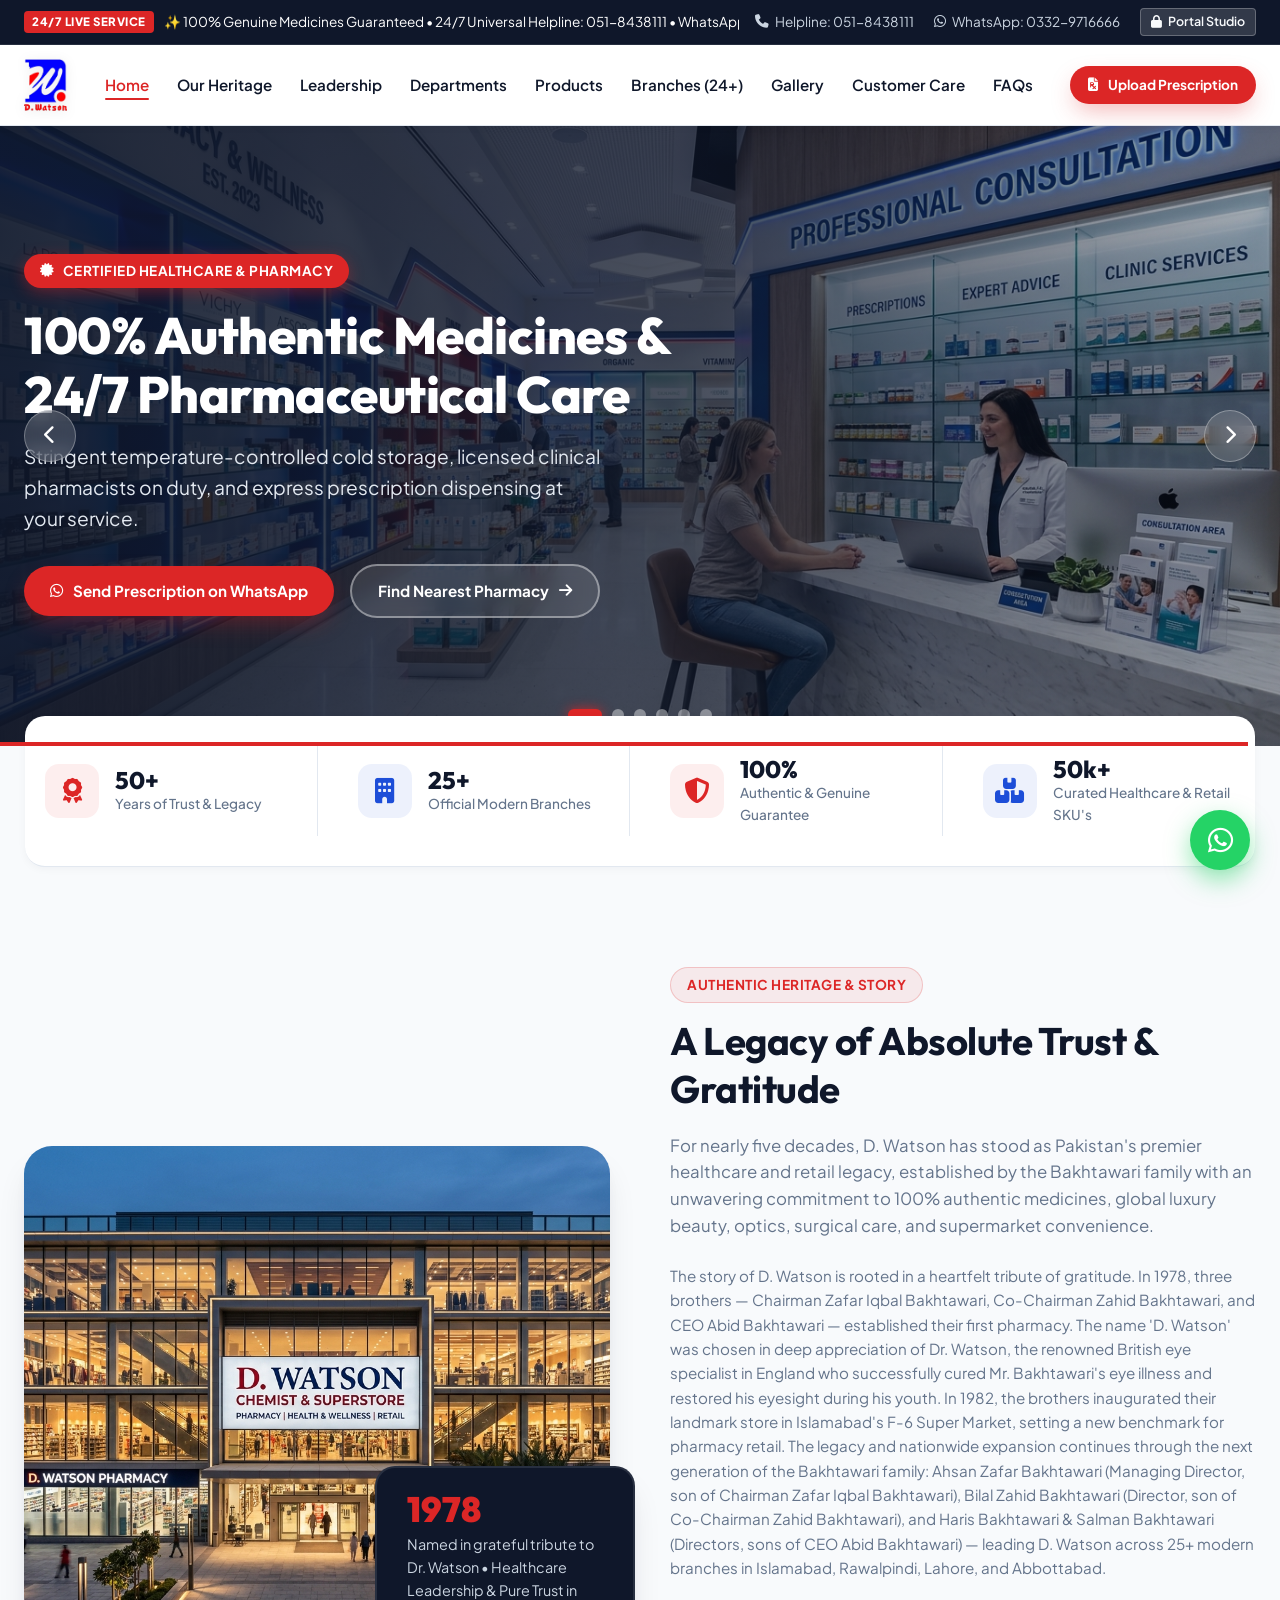
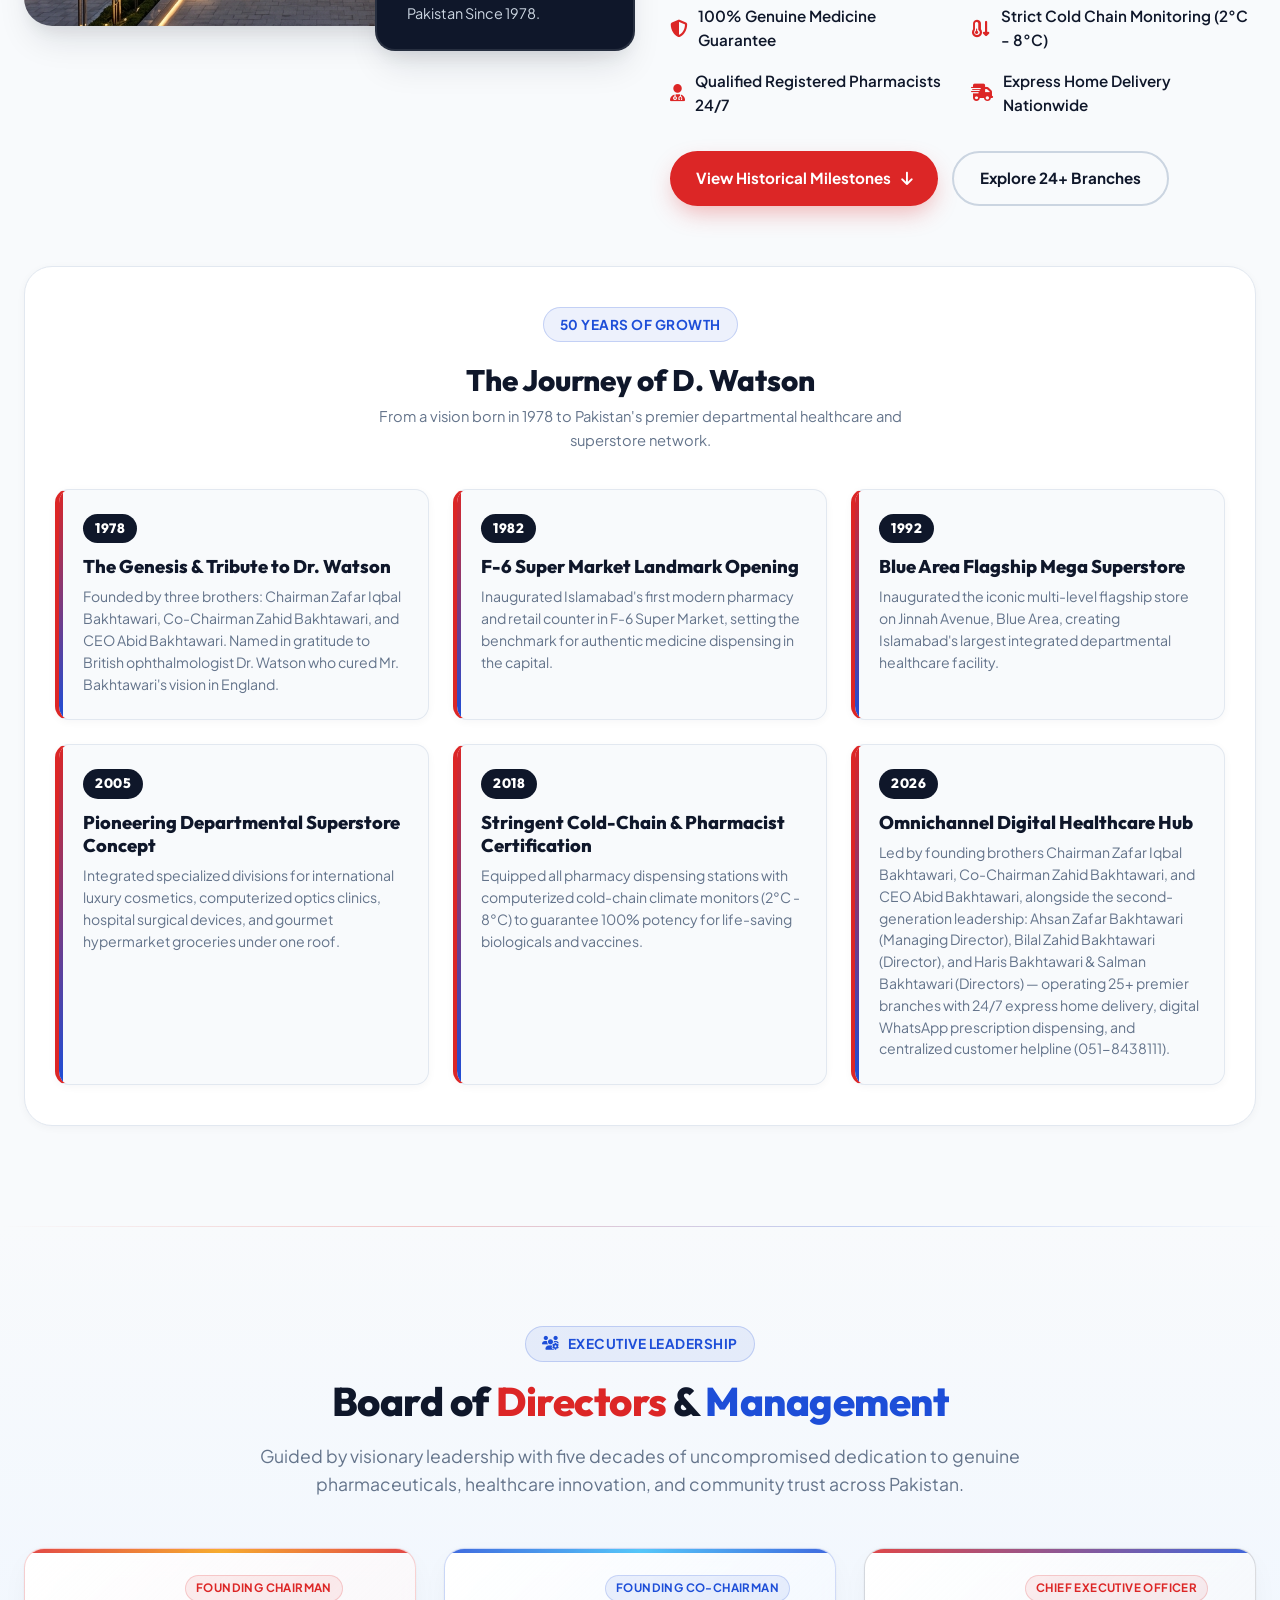
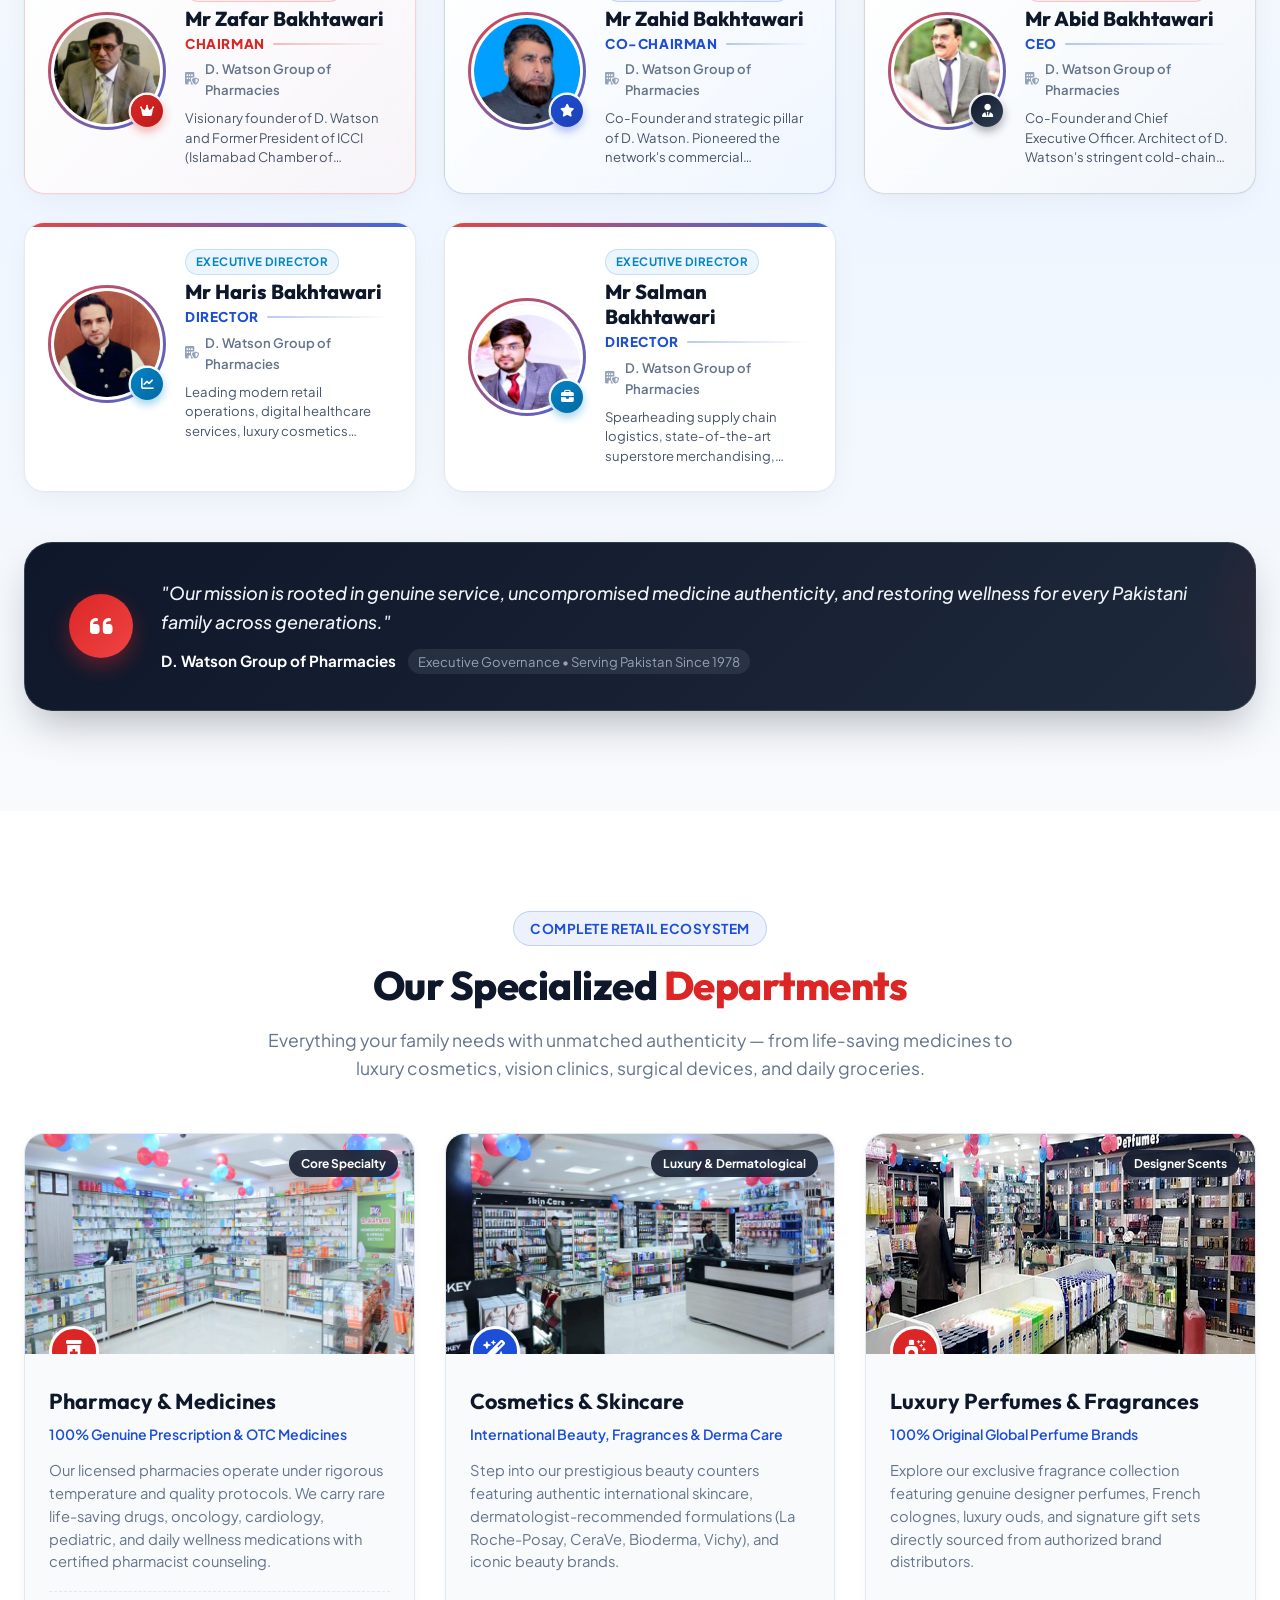
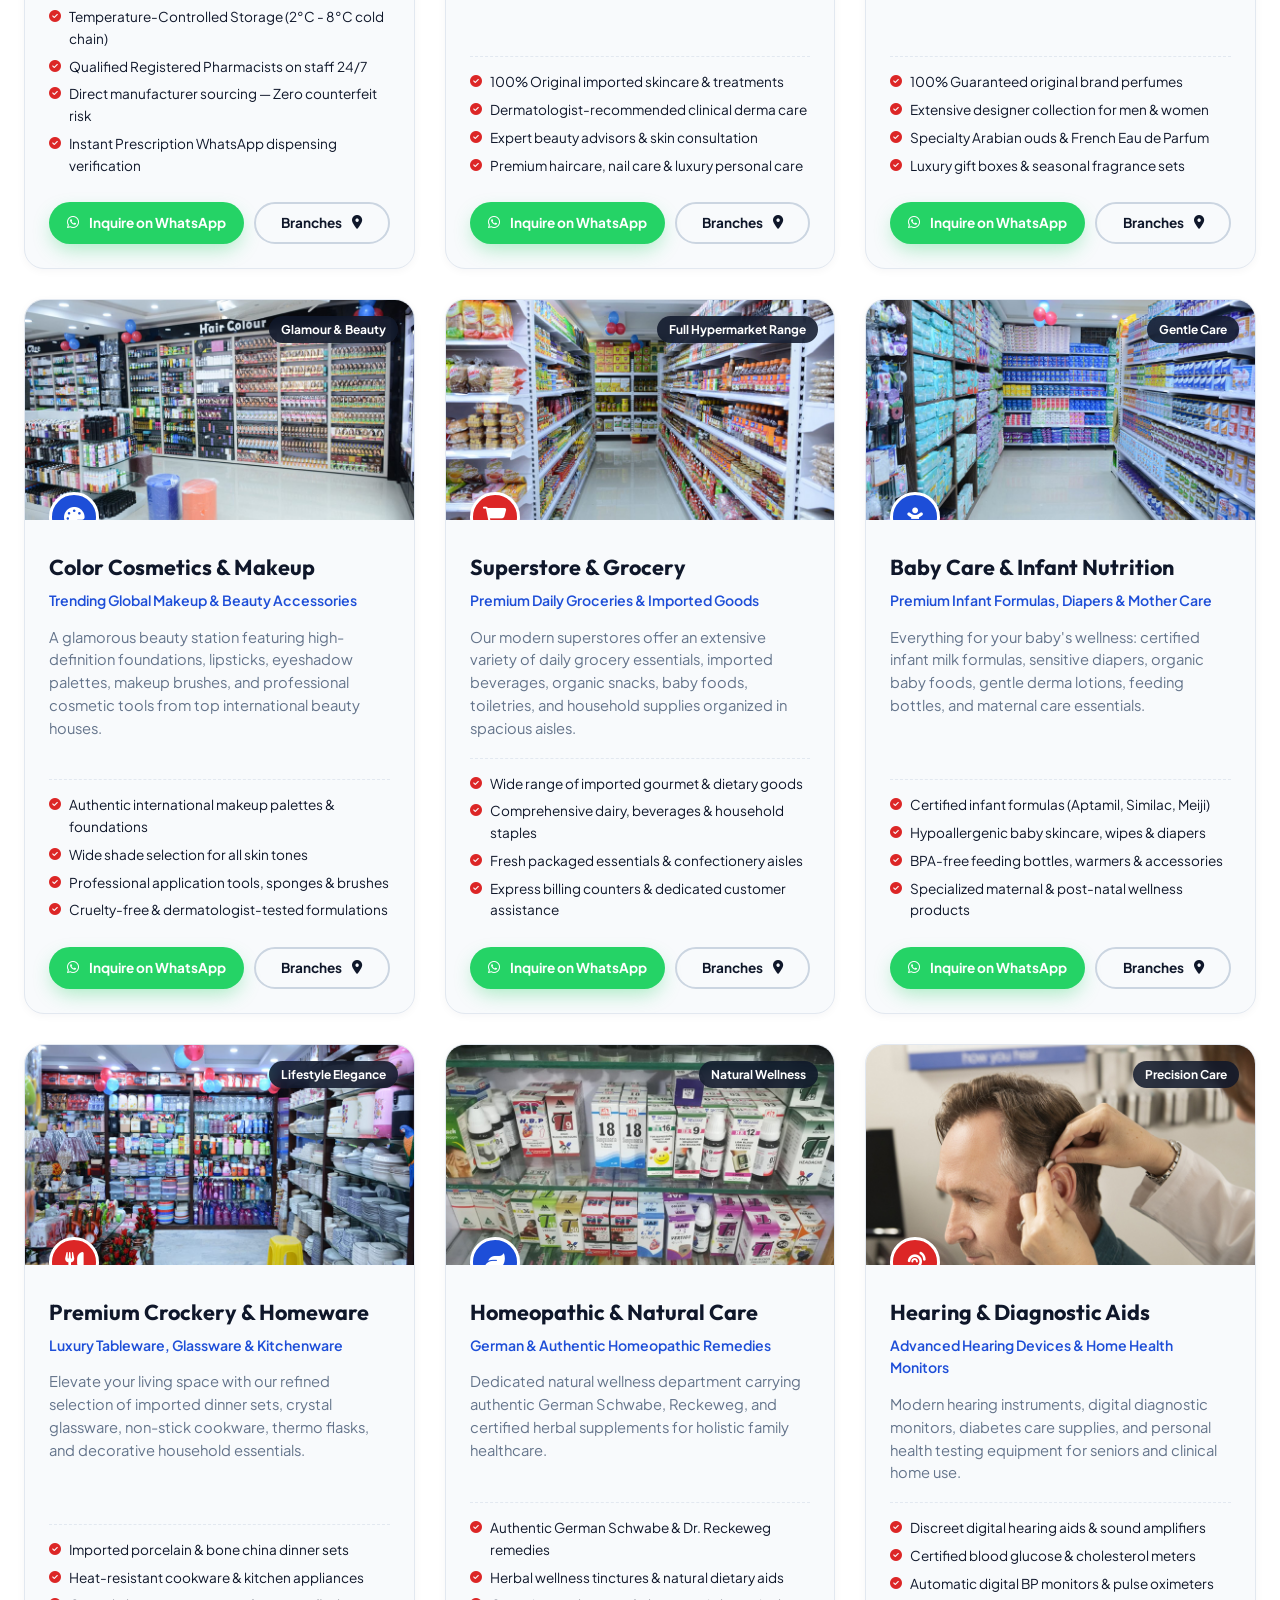
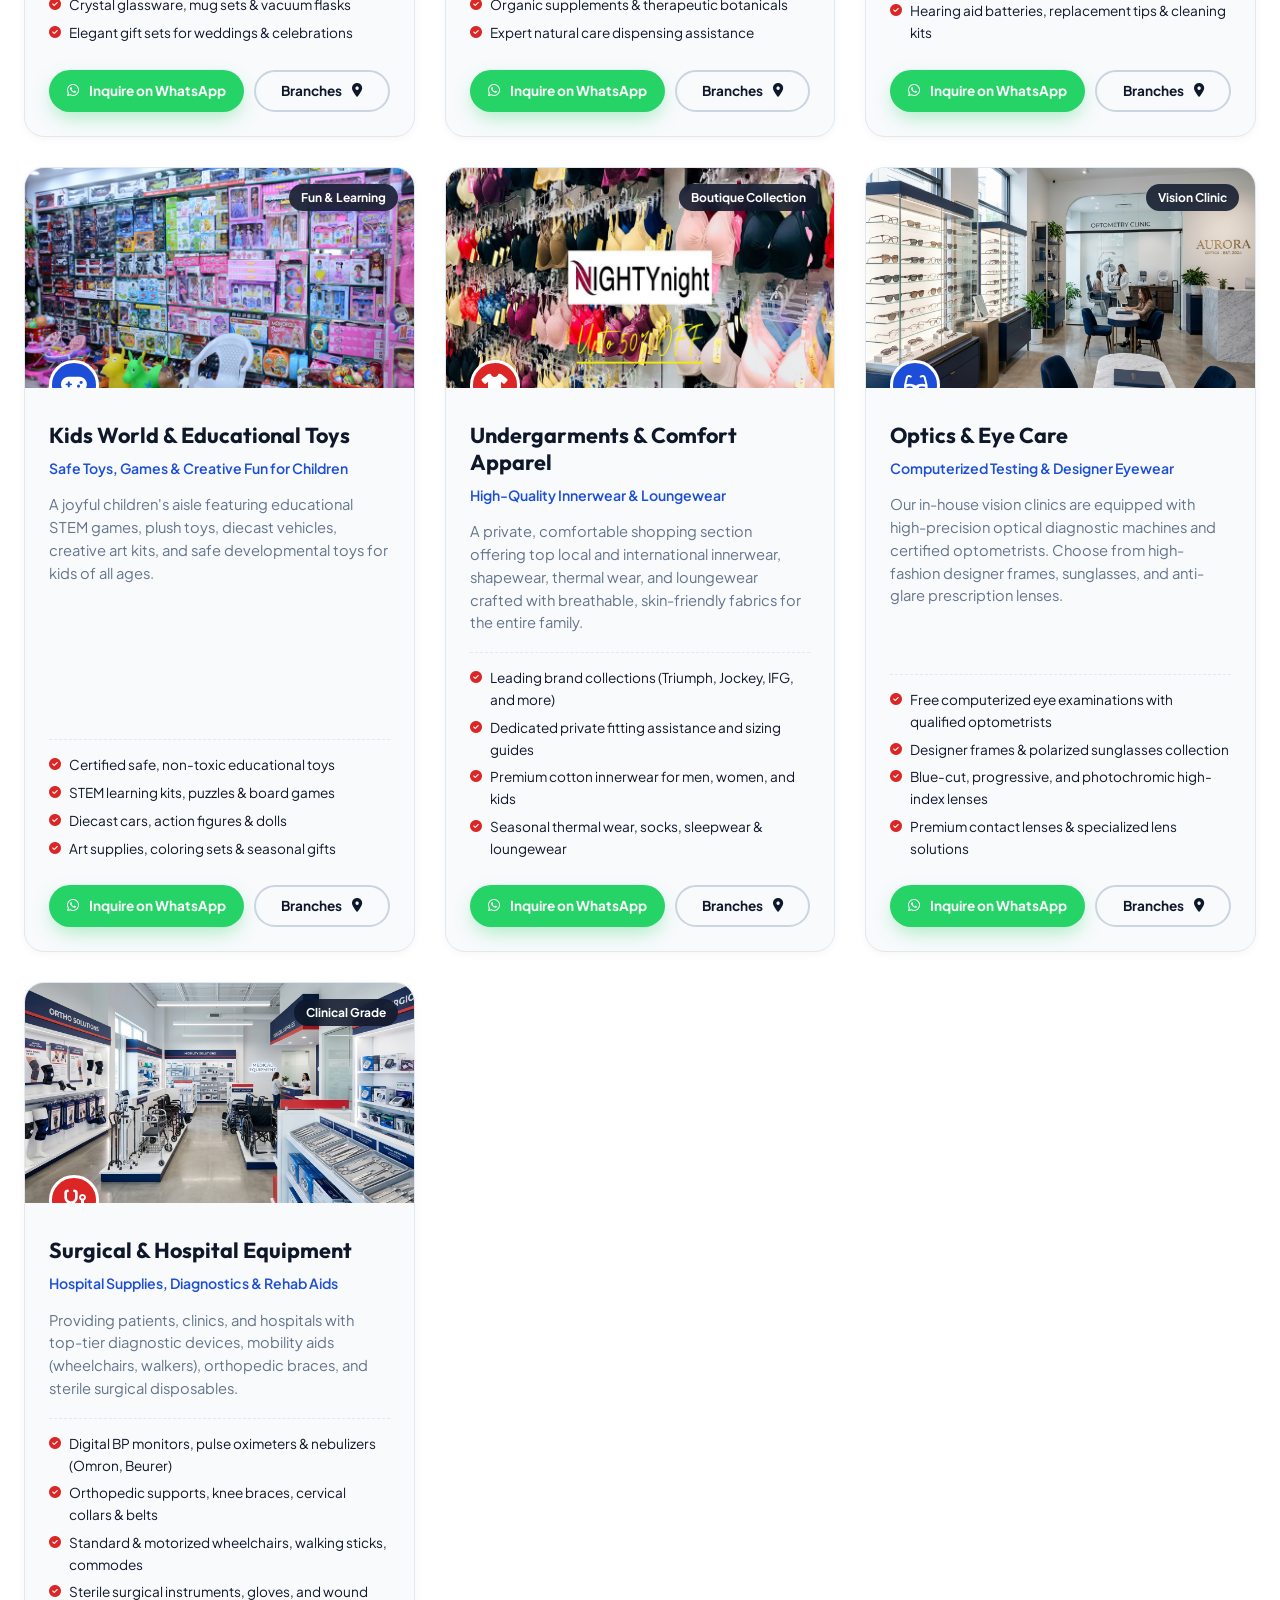
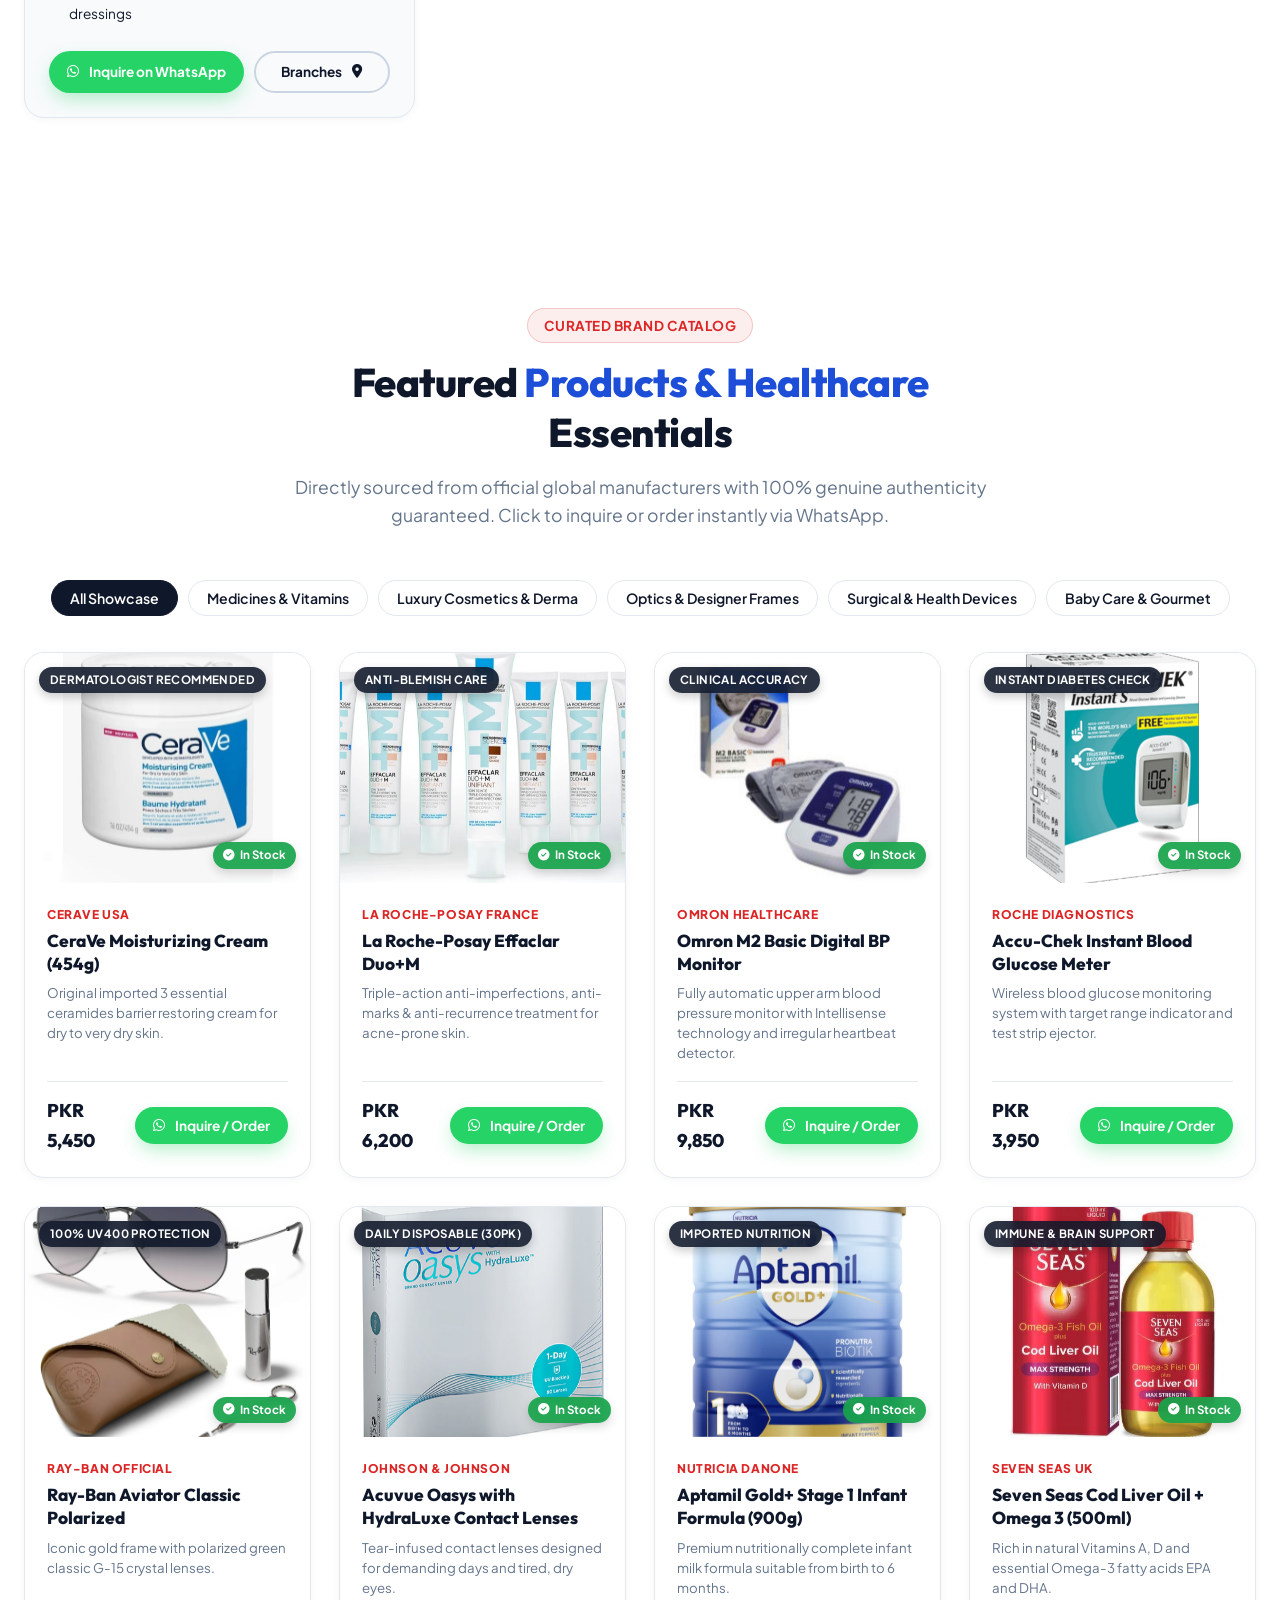
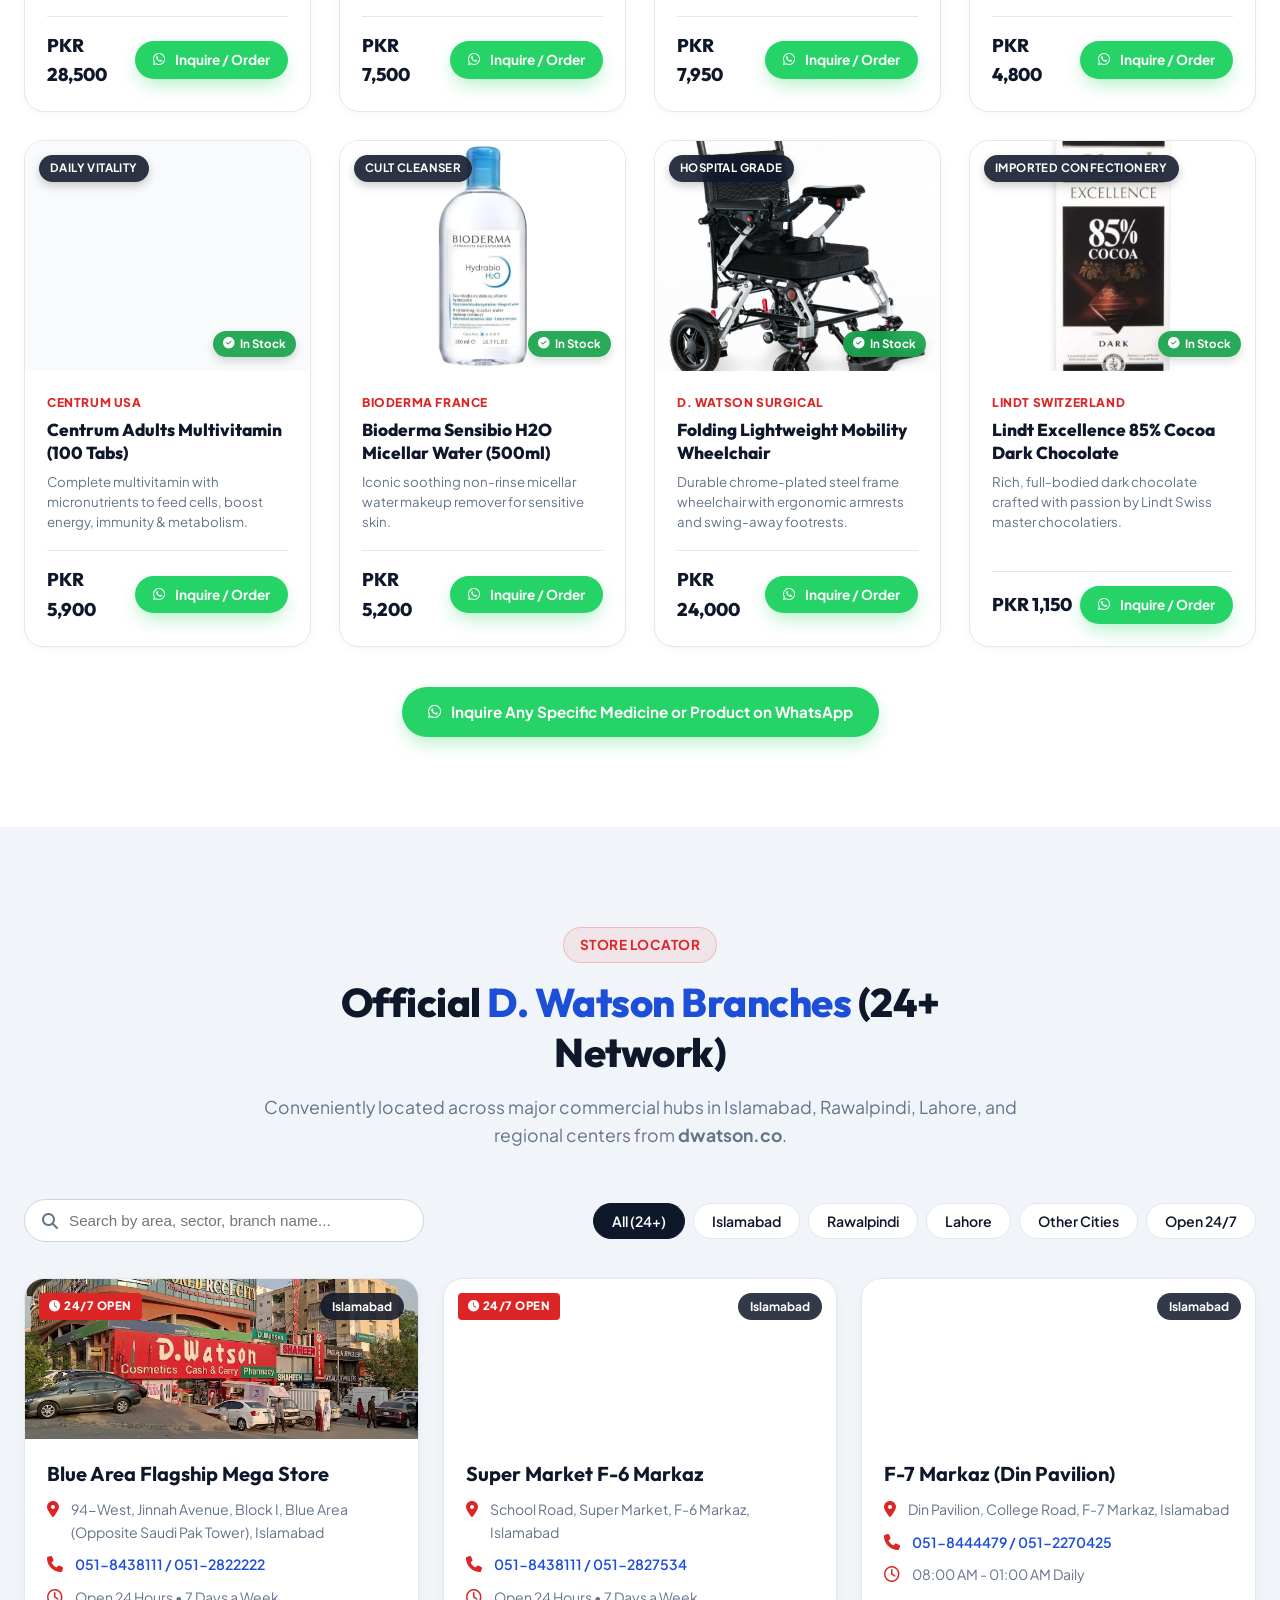
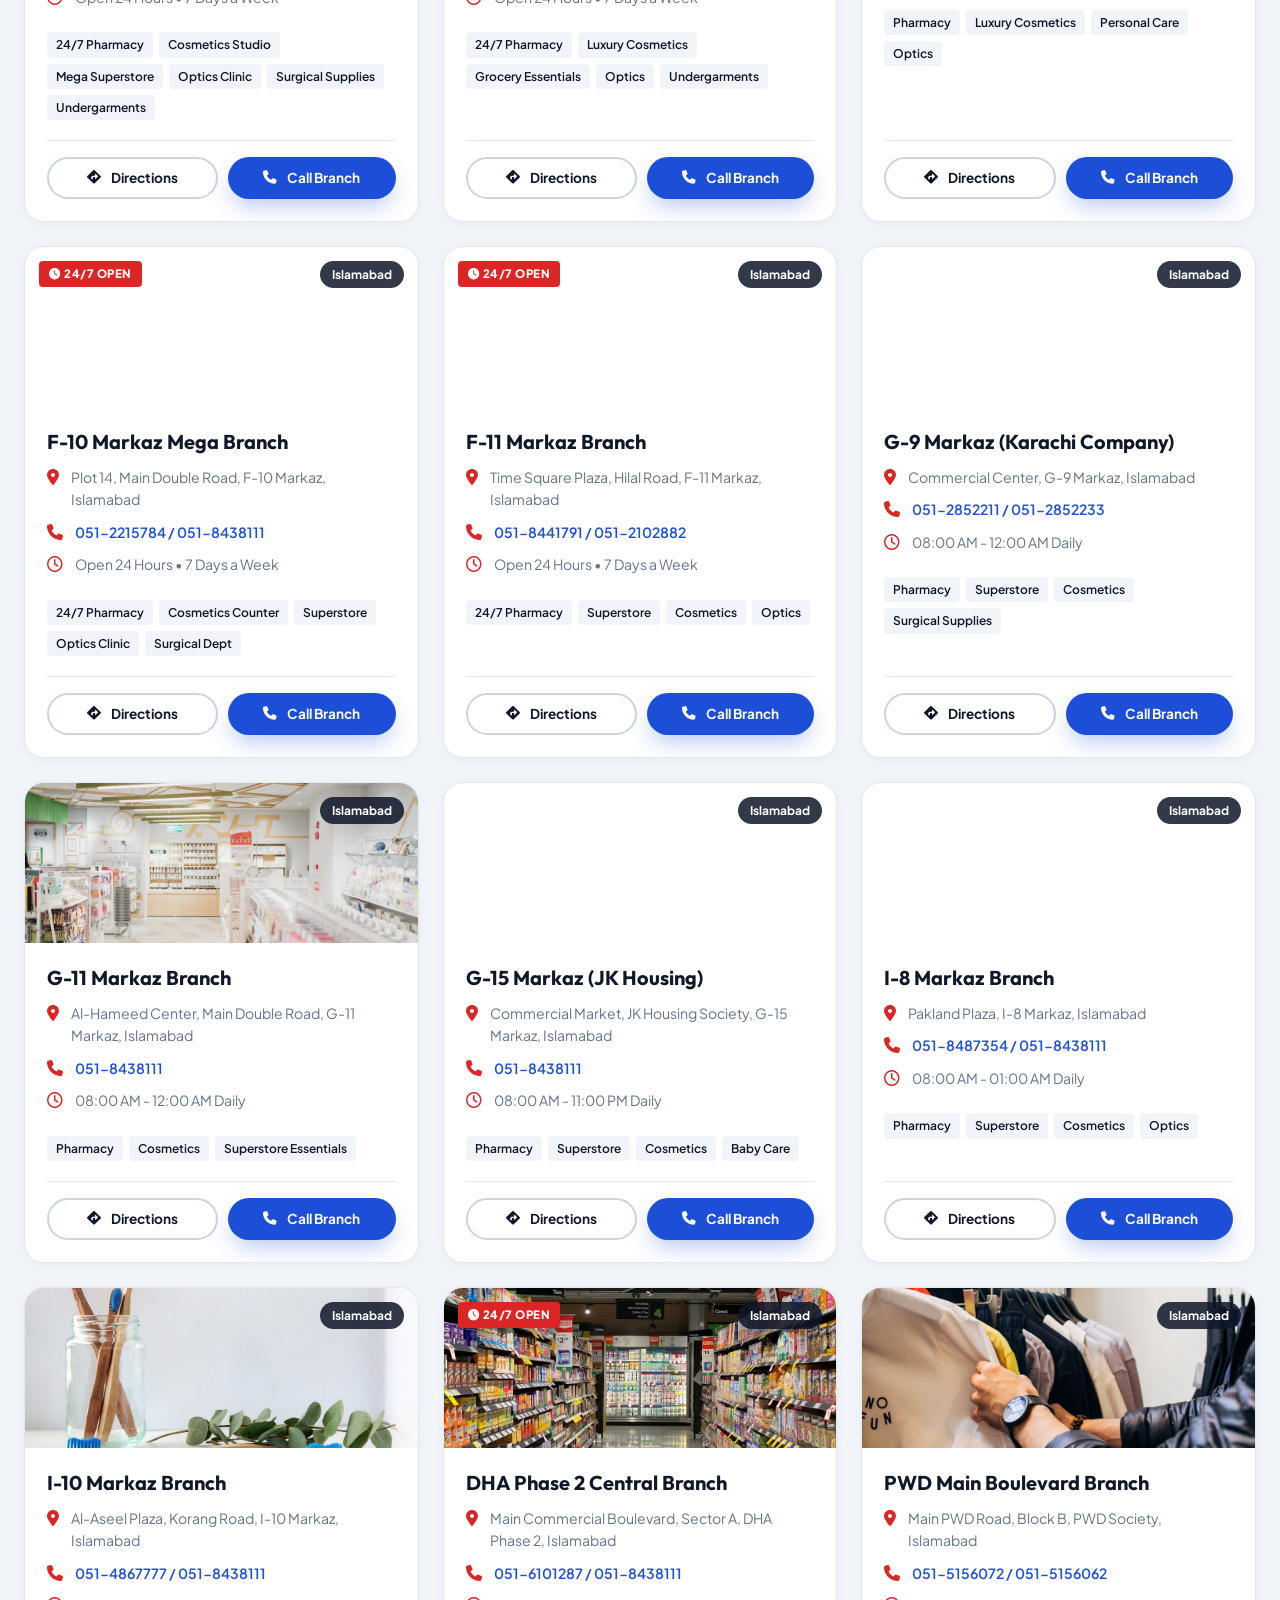
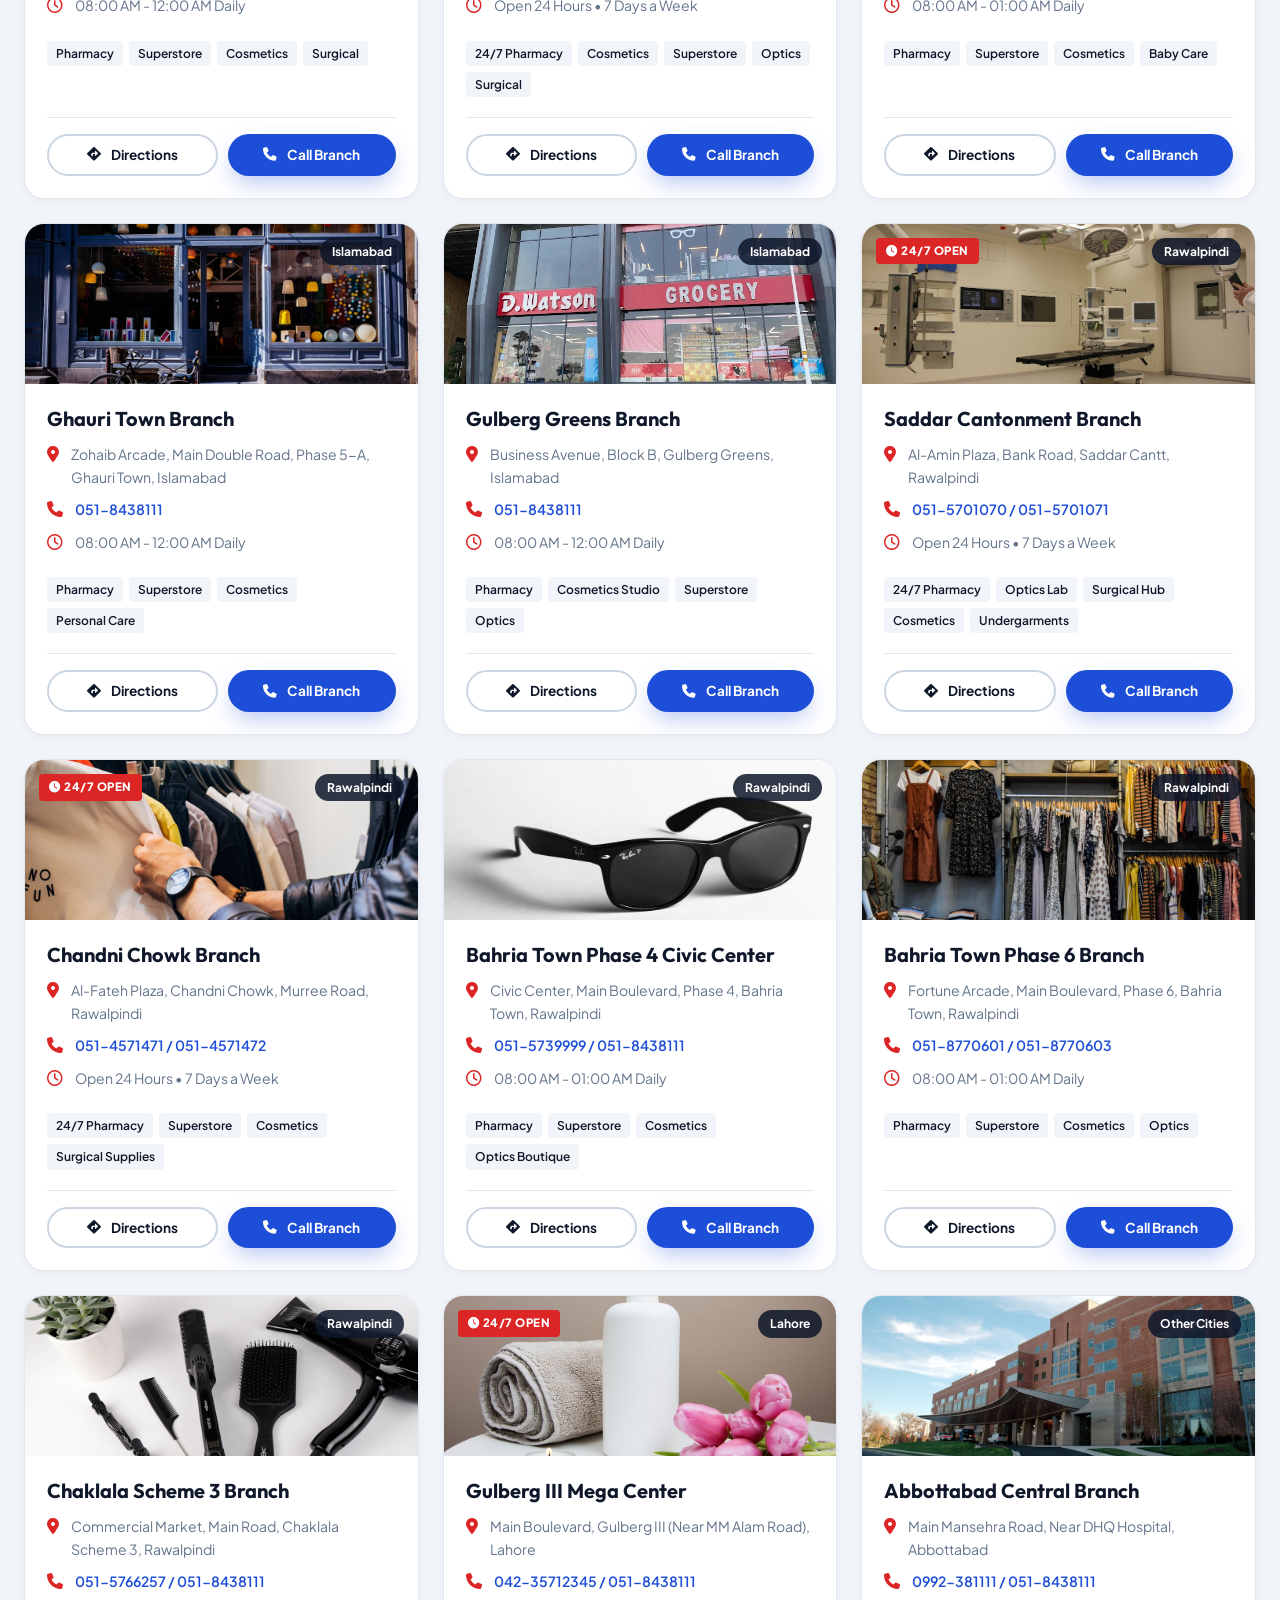
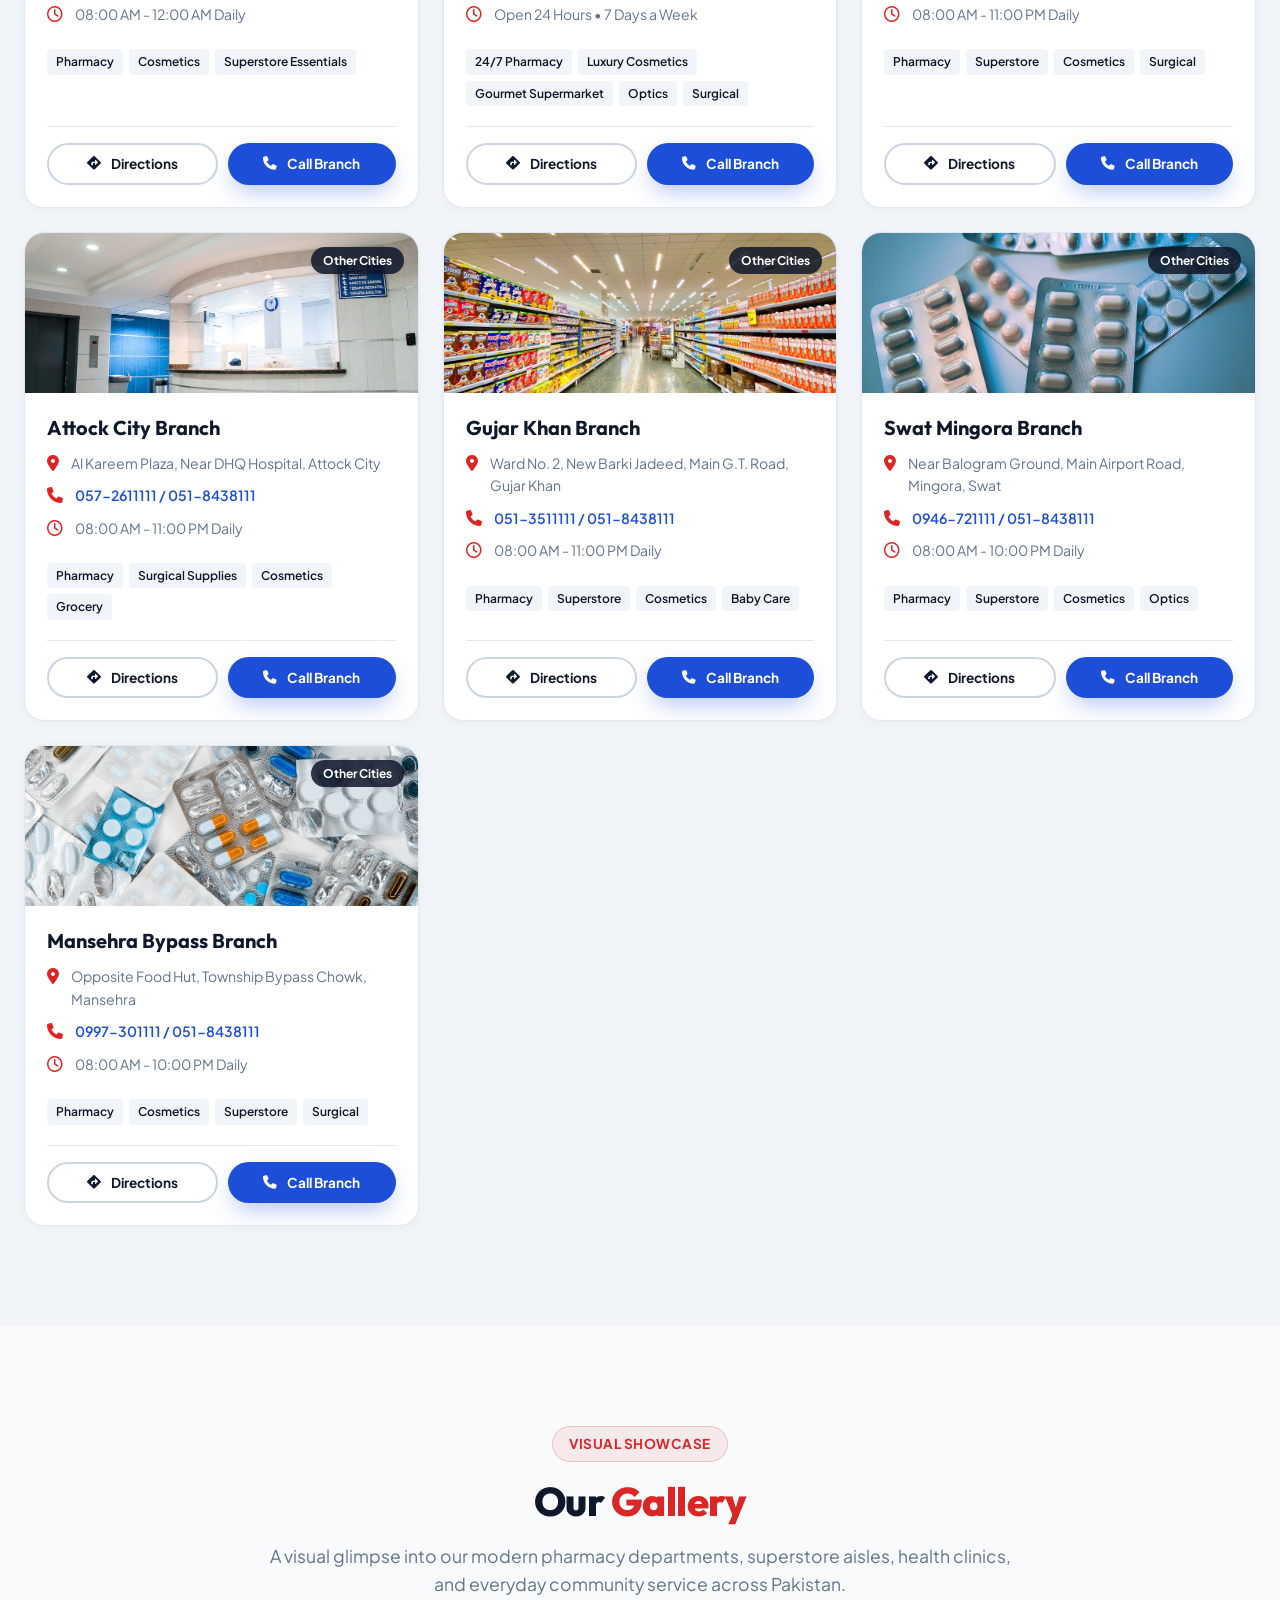
==== commit d095c40d: "Remove category filter bar from Gallery and enable random photo uploads & management in Admin Portal" ====
--- a/index.html
+++ b/index.html
@@ -422,14 +422,9 @@
         </p>
       </div>
 
-      <!-- Category Filter Buttons -->
-      <div class="gallery-filters" id="galleryFilters">
-        <!-- Filter pills dynamically loaded -->
-      </div>
-
       <!-- Photo Grid -->
       <div class="gallery-grid" id="galleryGrid">
-        <!-- Gallery items dynamically loaded -->
+        <!-- Gallery items dynamically loaded from data.js -->
       </div>
     </div>
   </section>
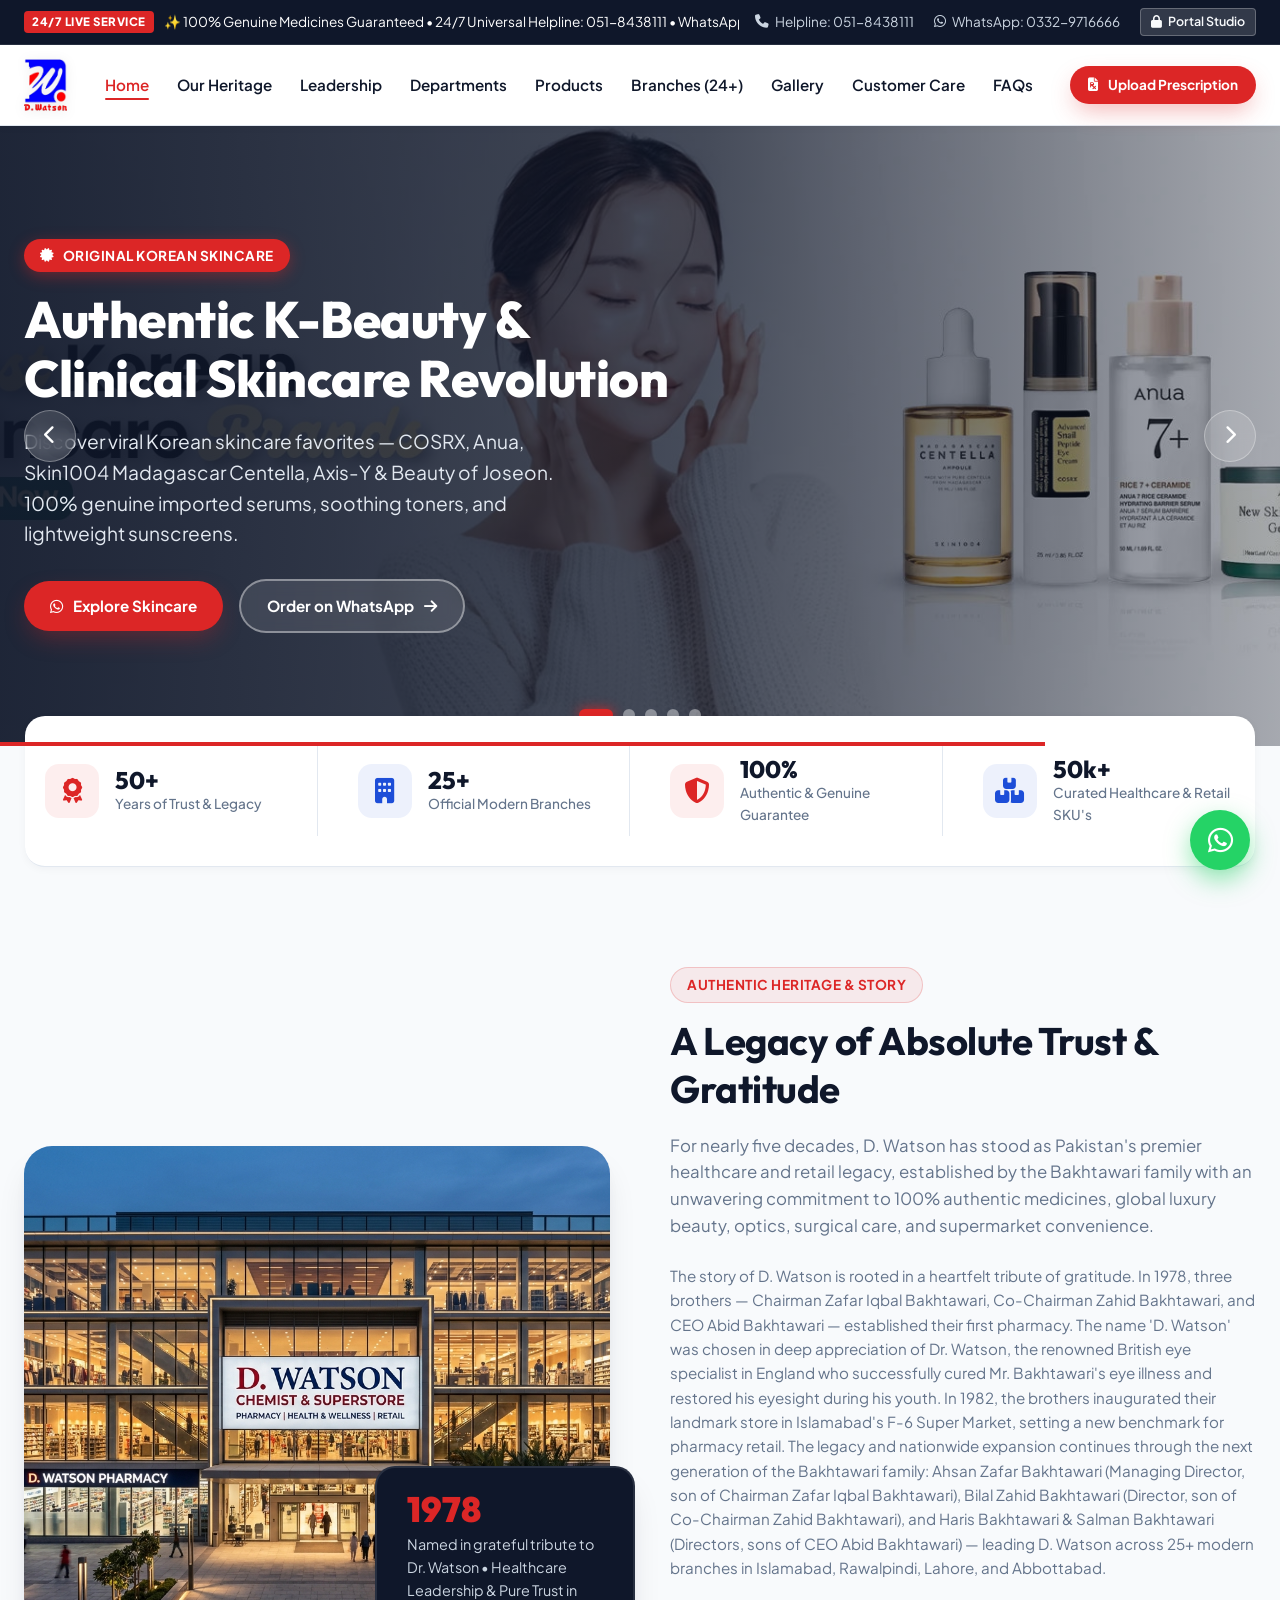
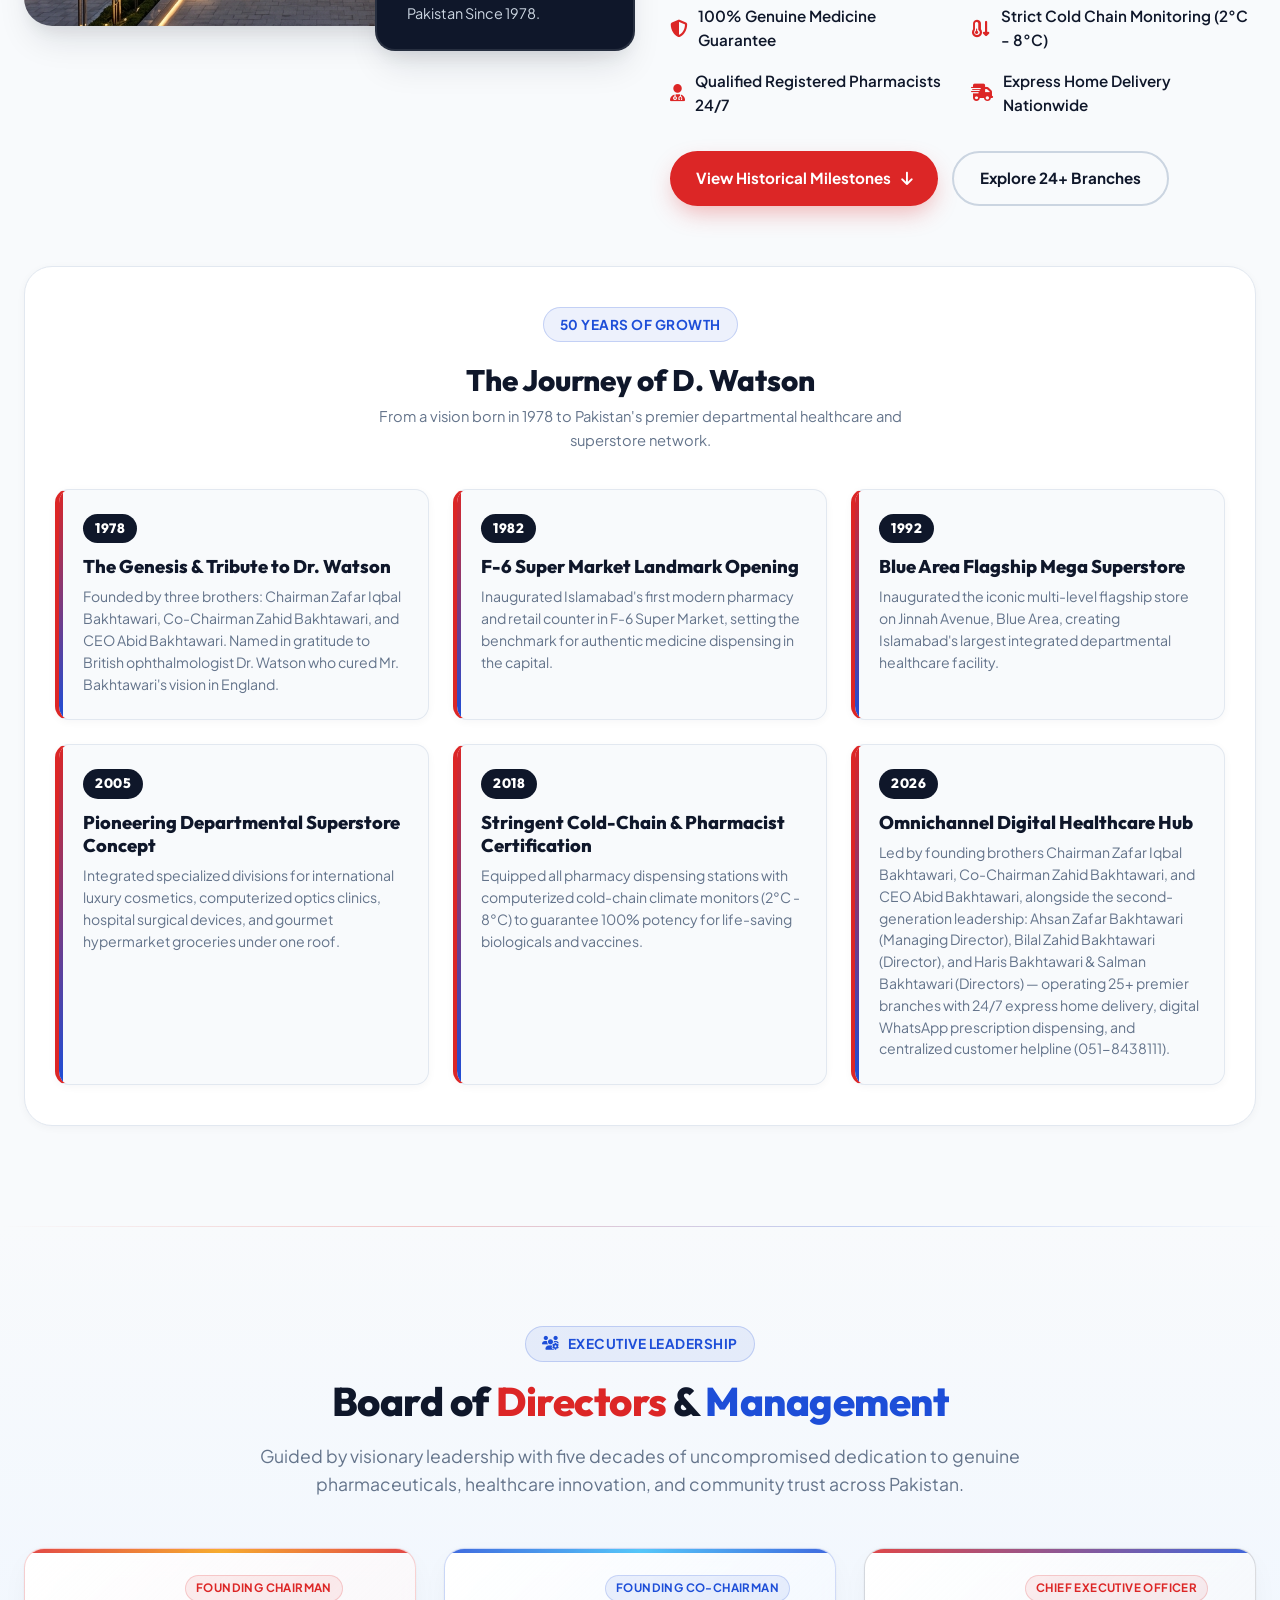
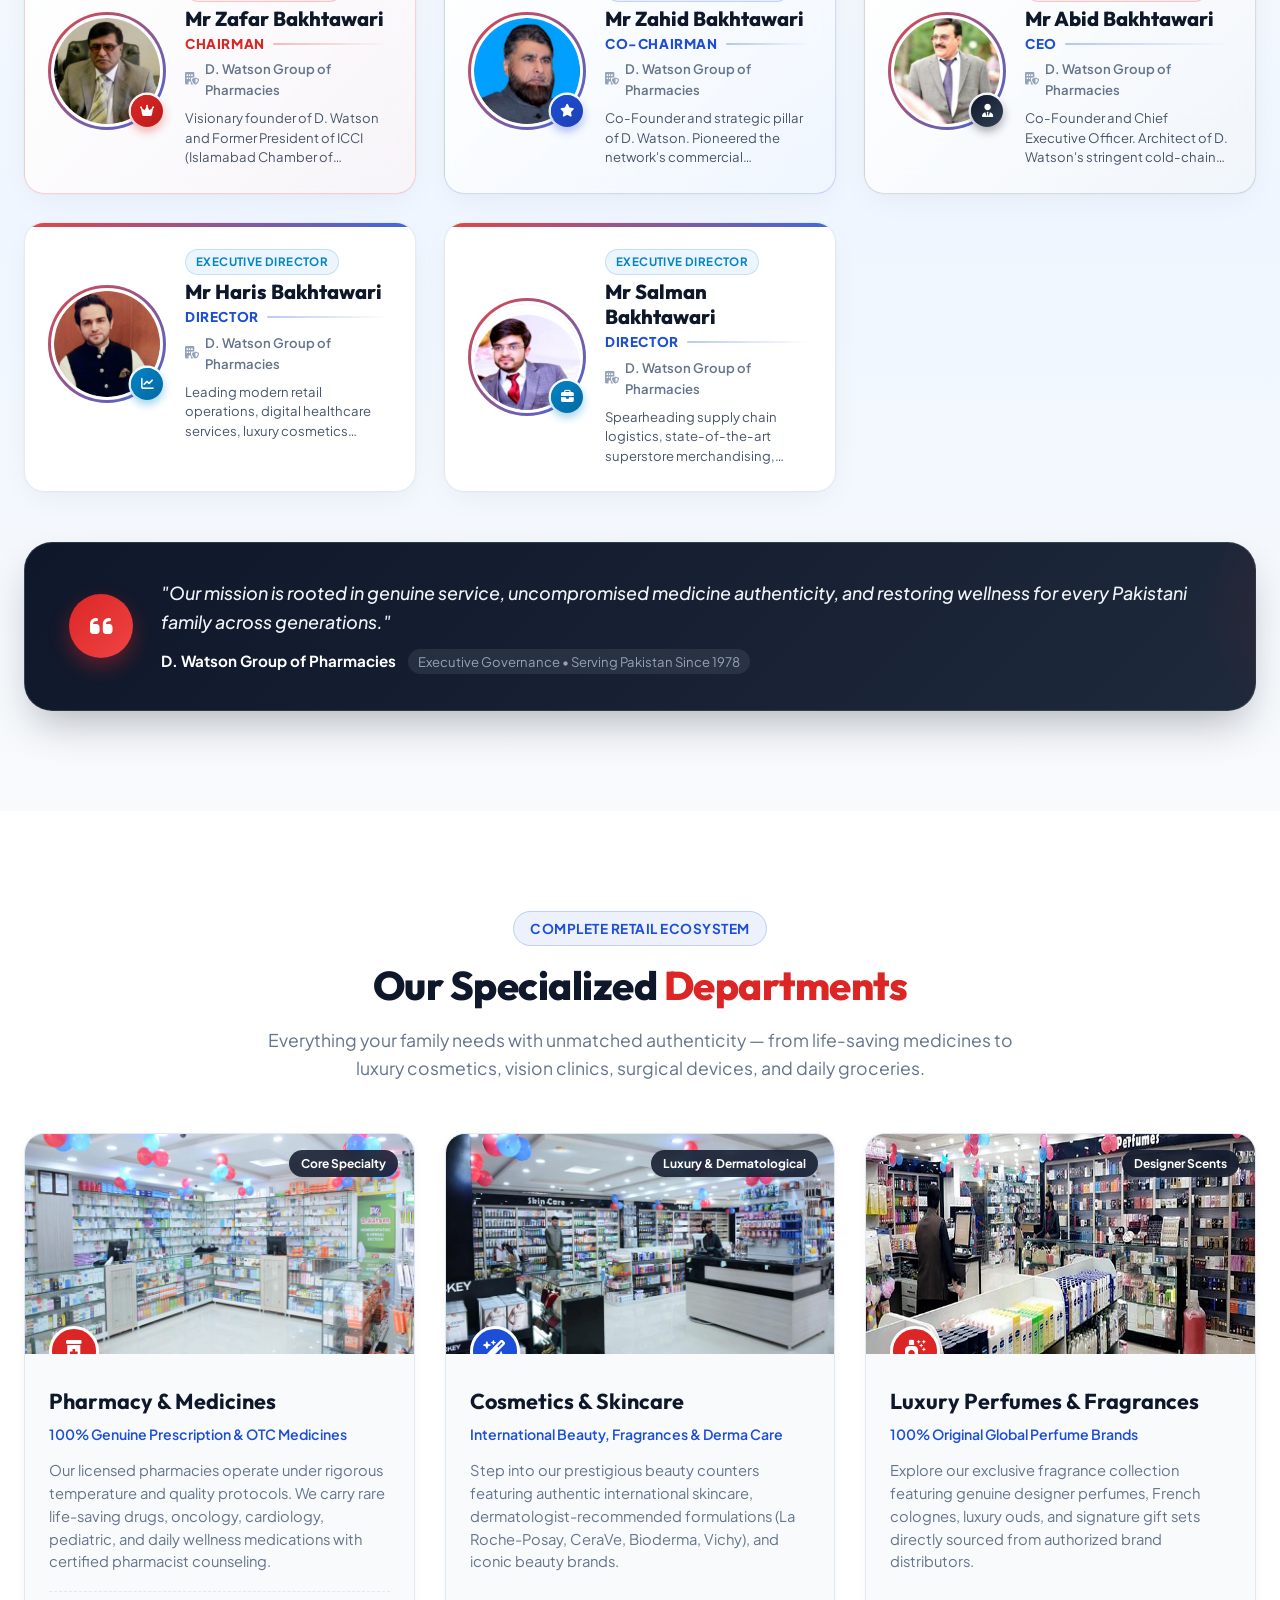
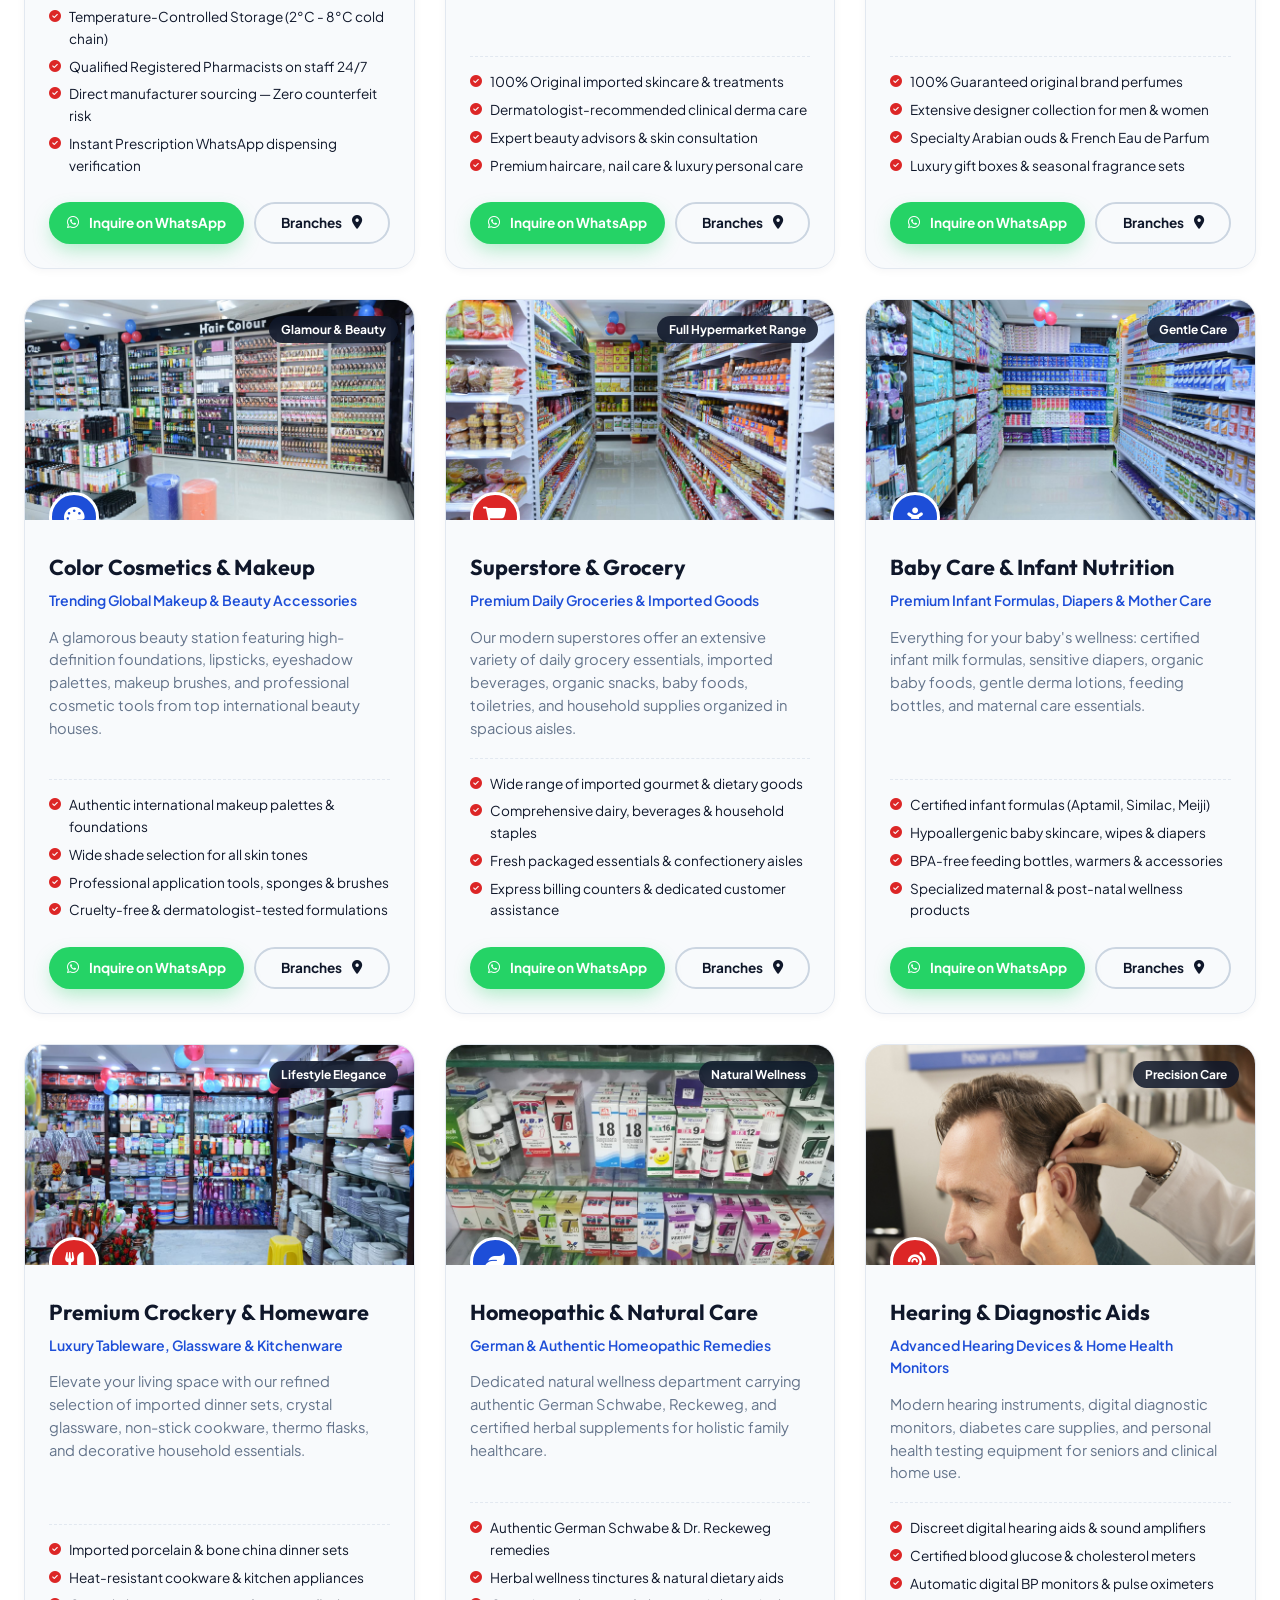
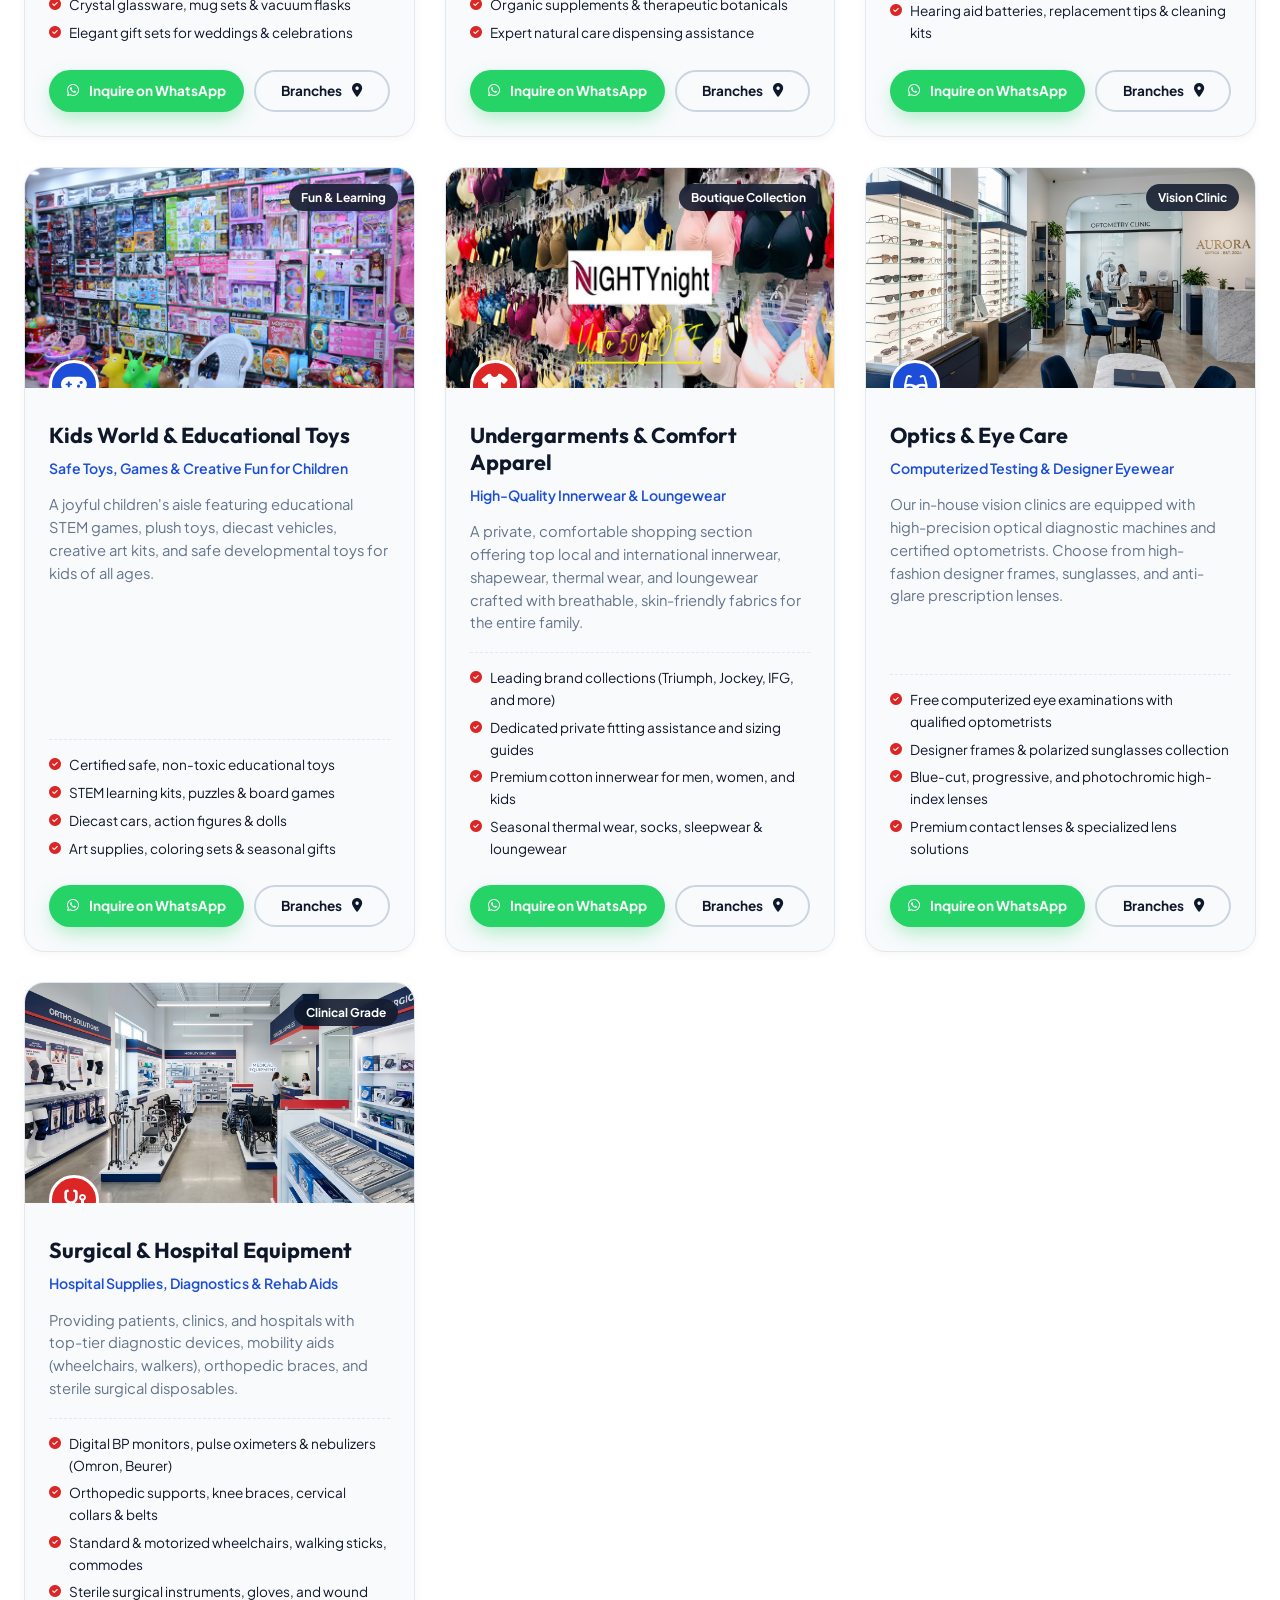
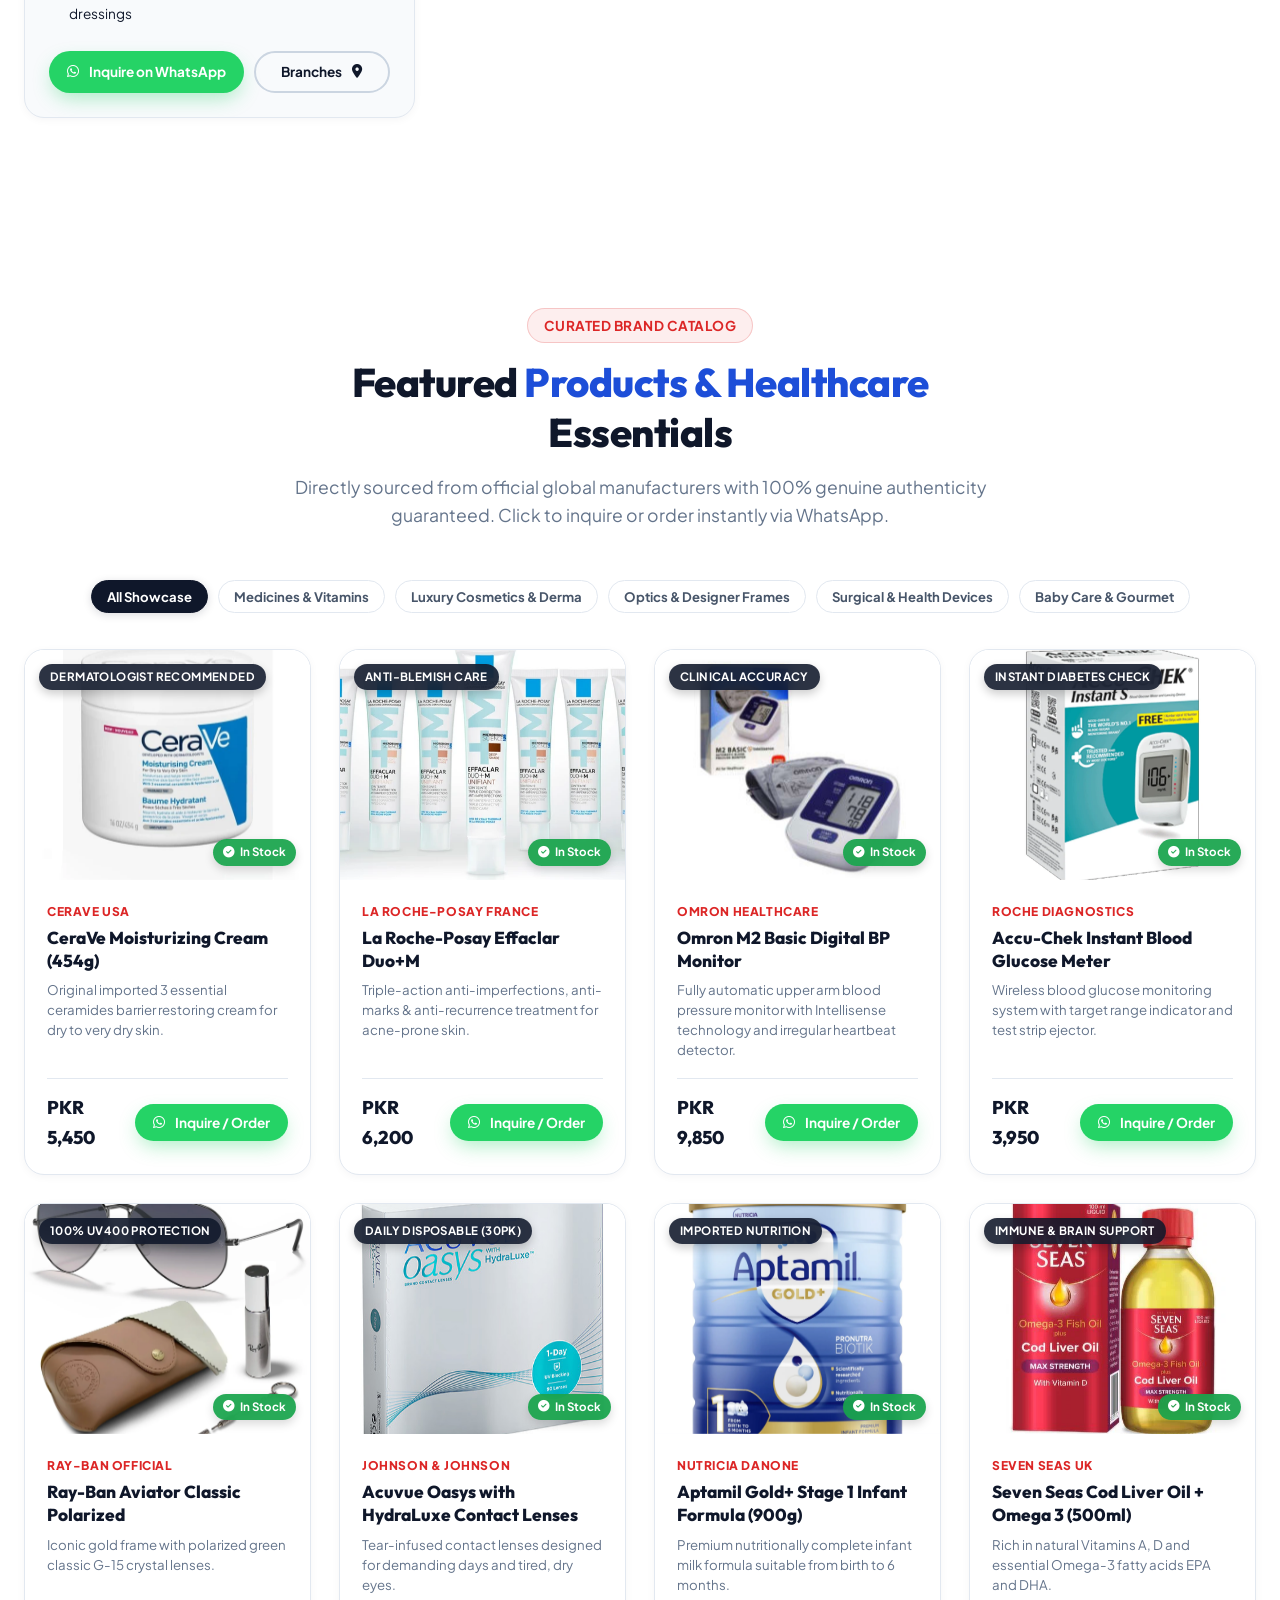
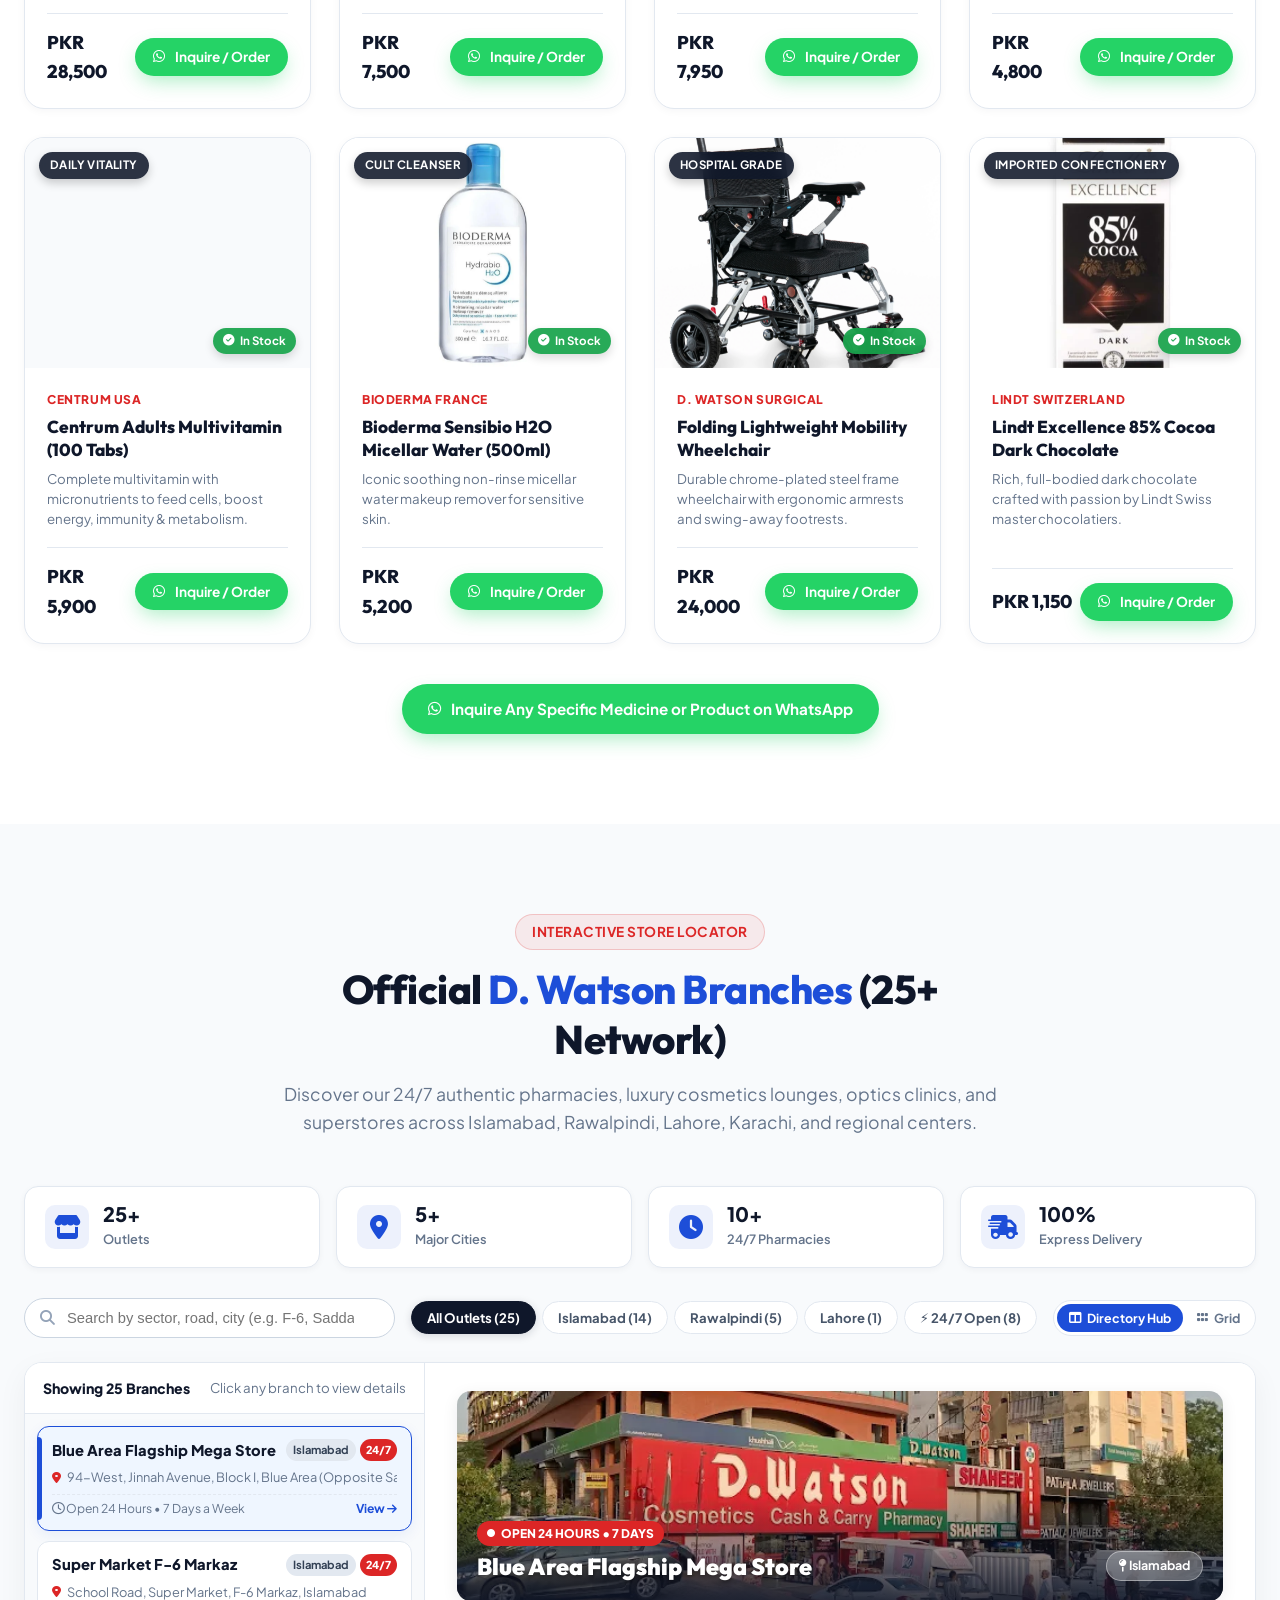
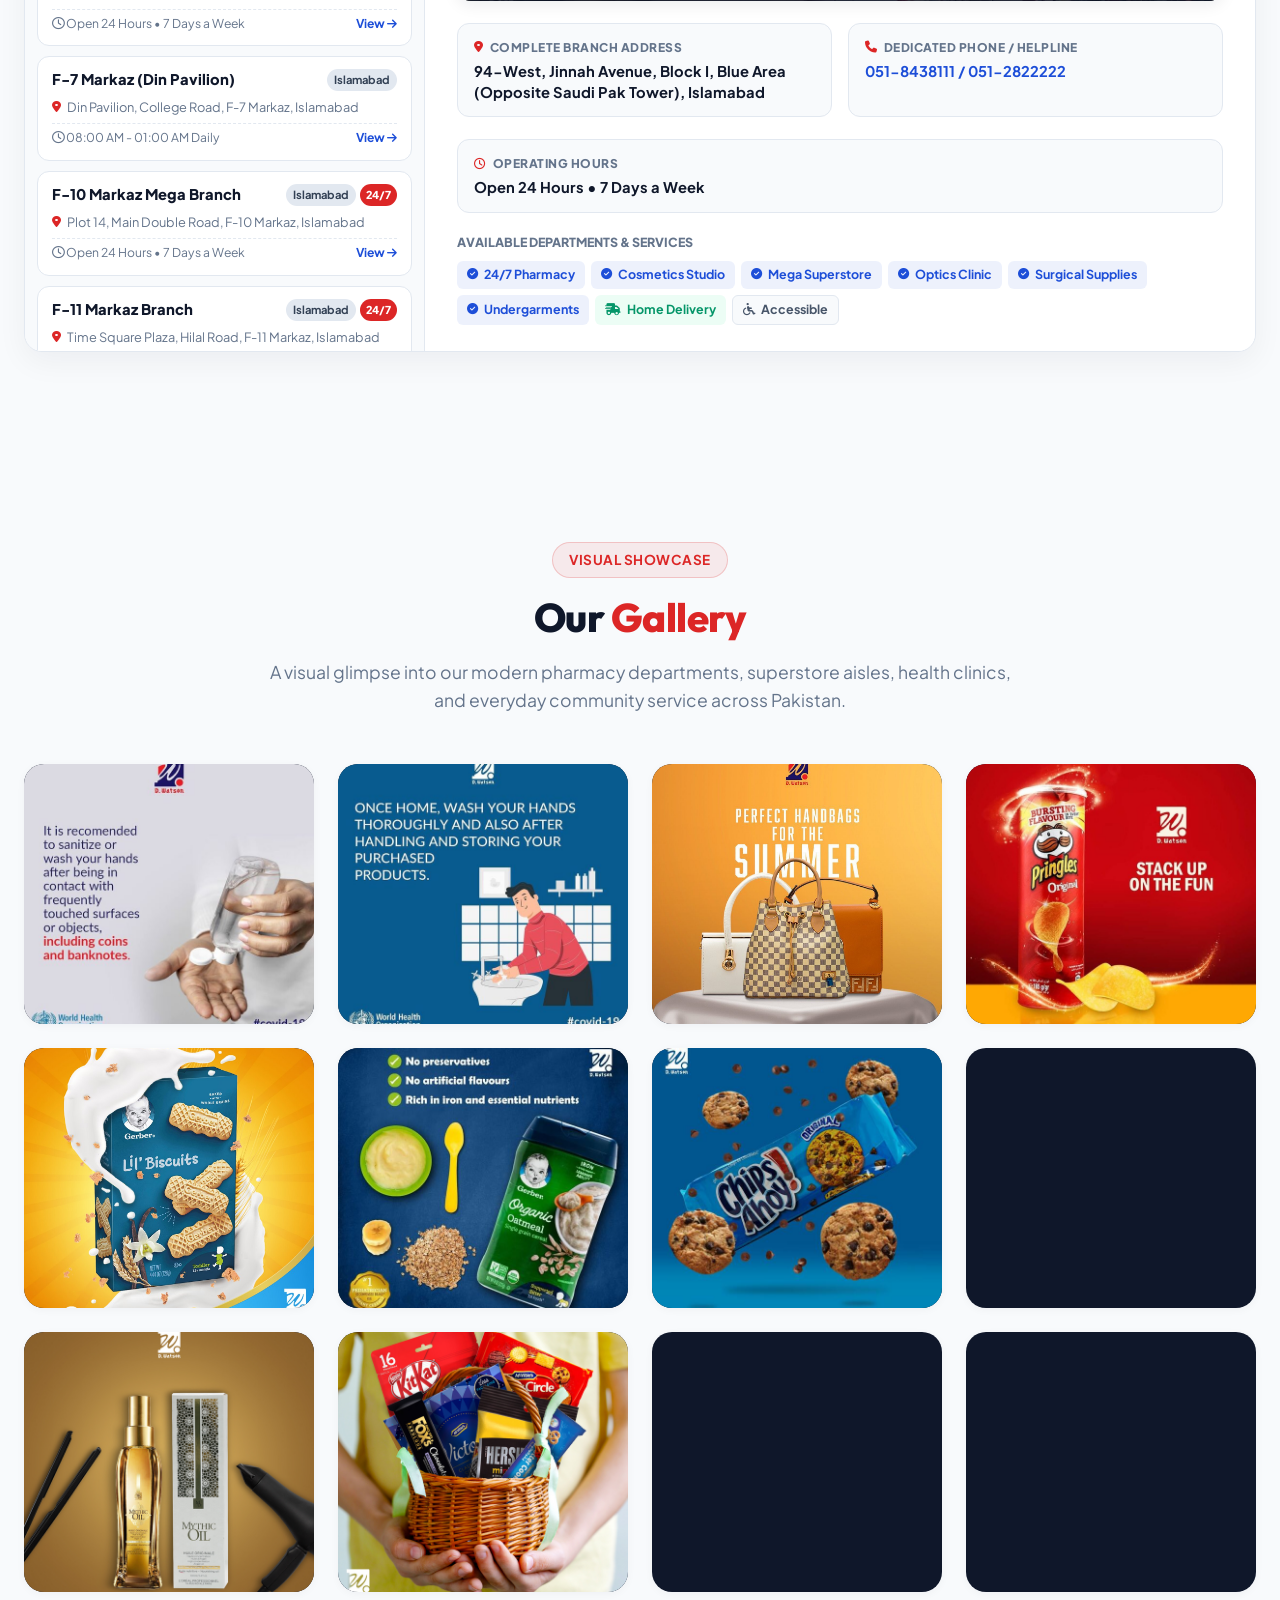
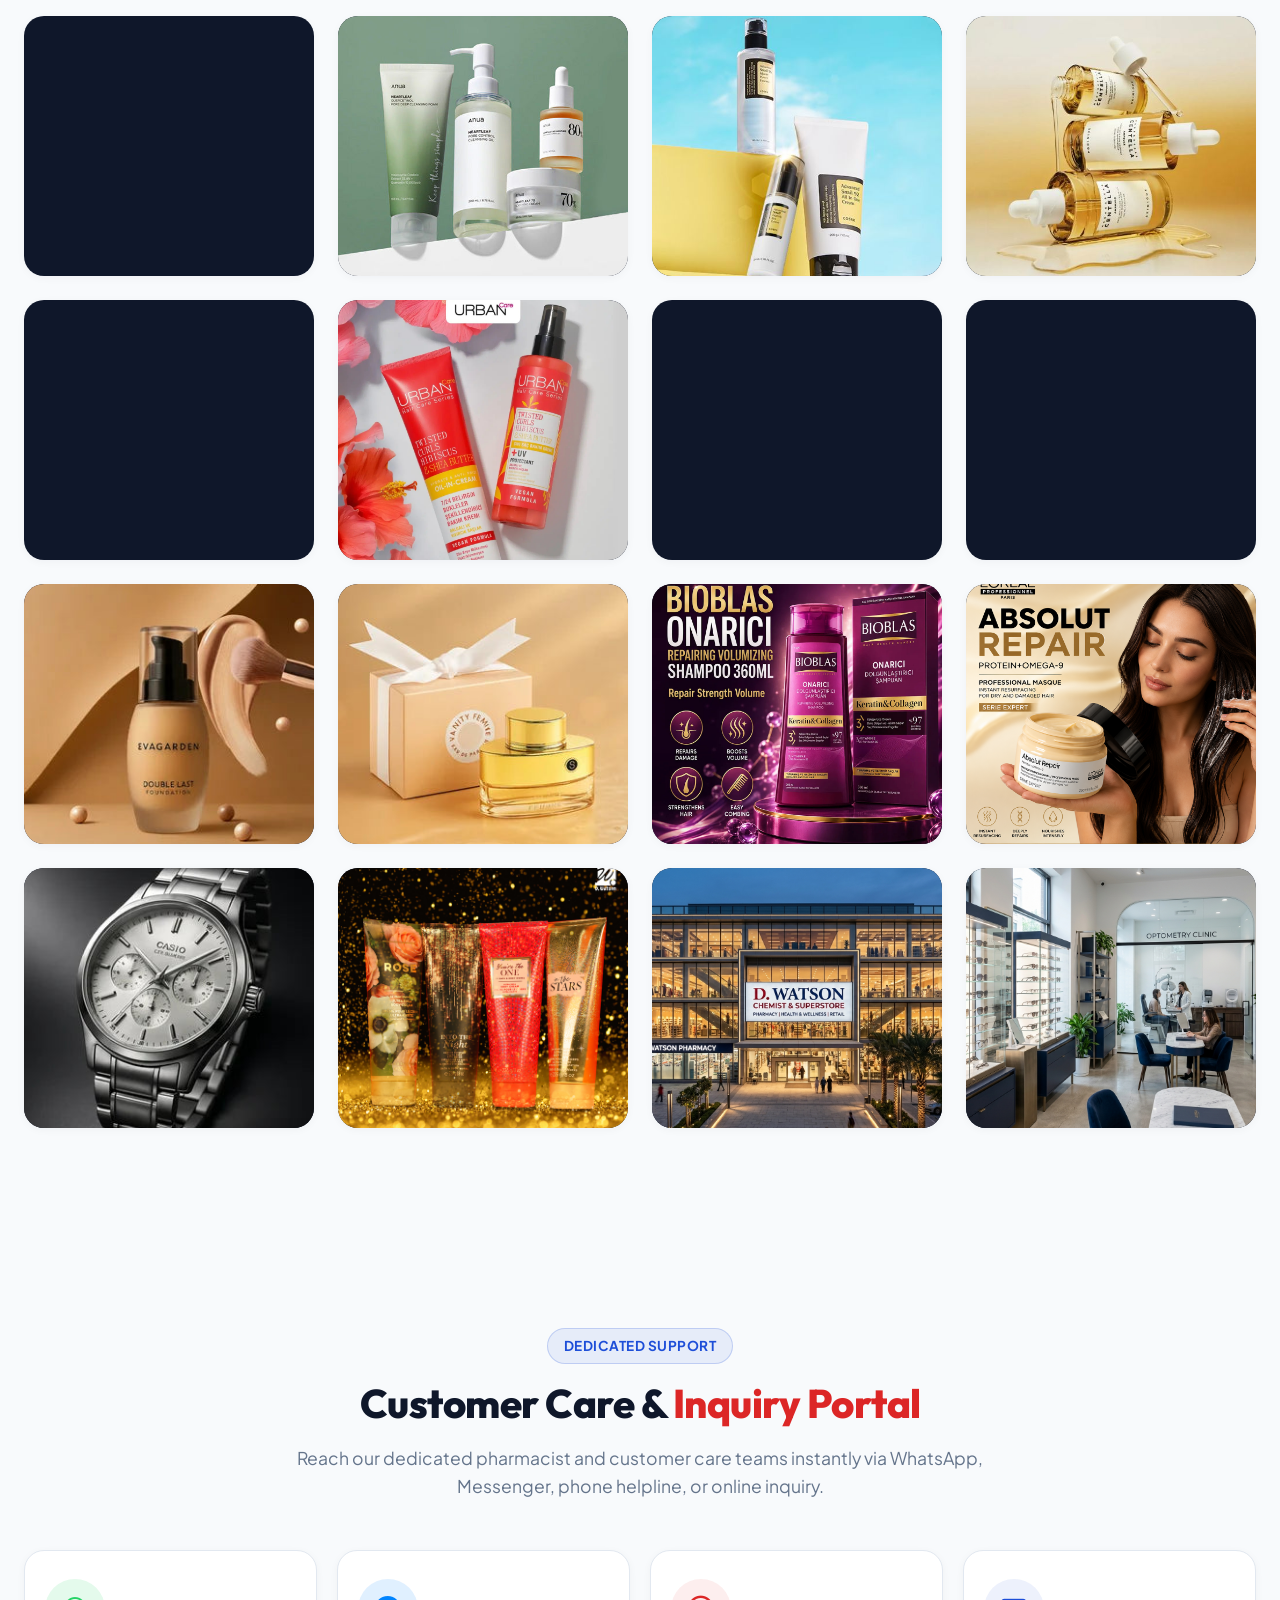
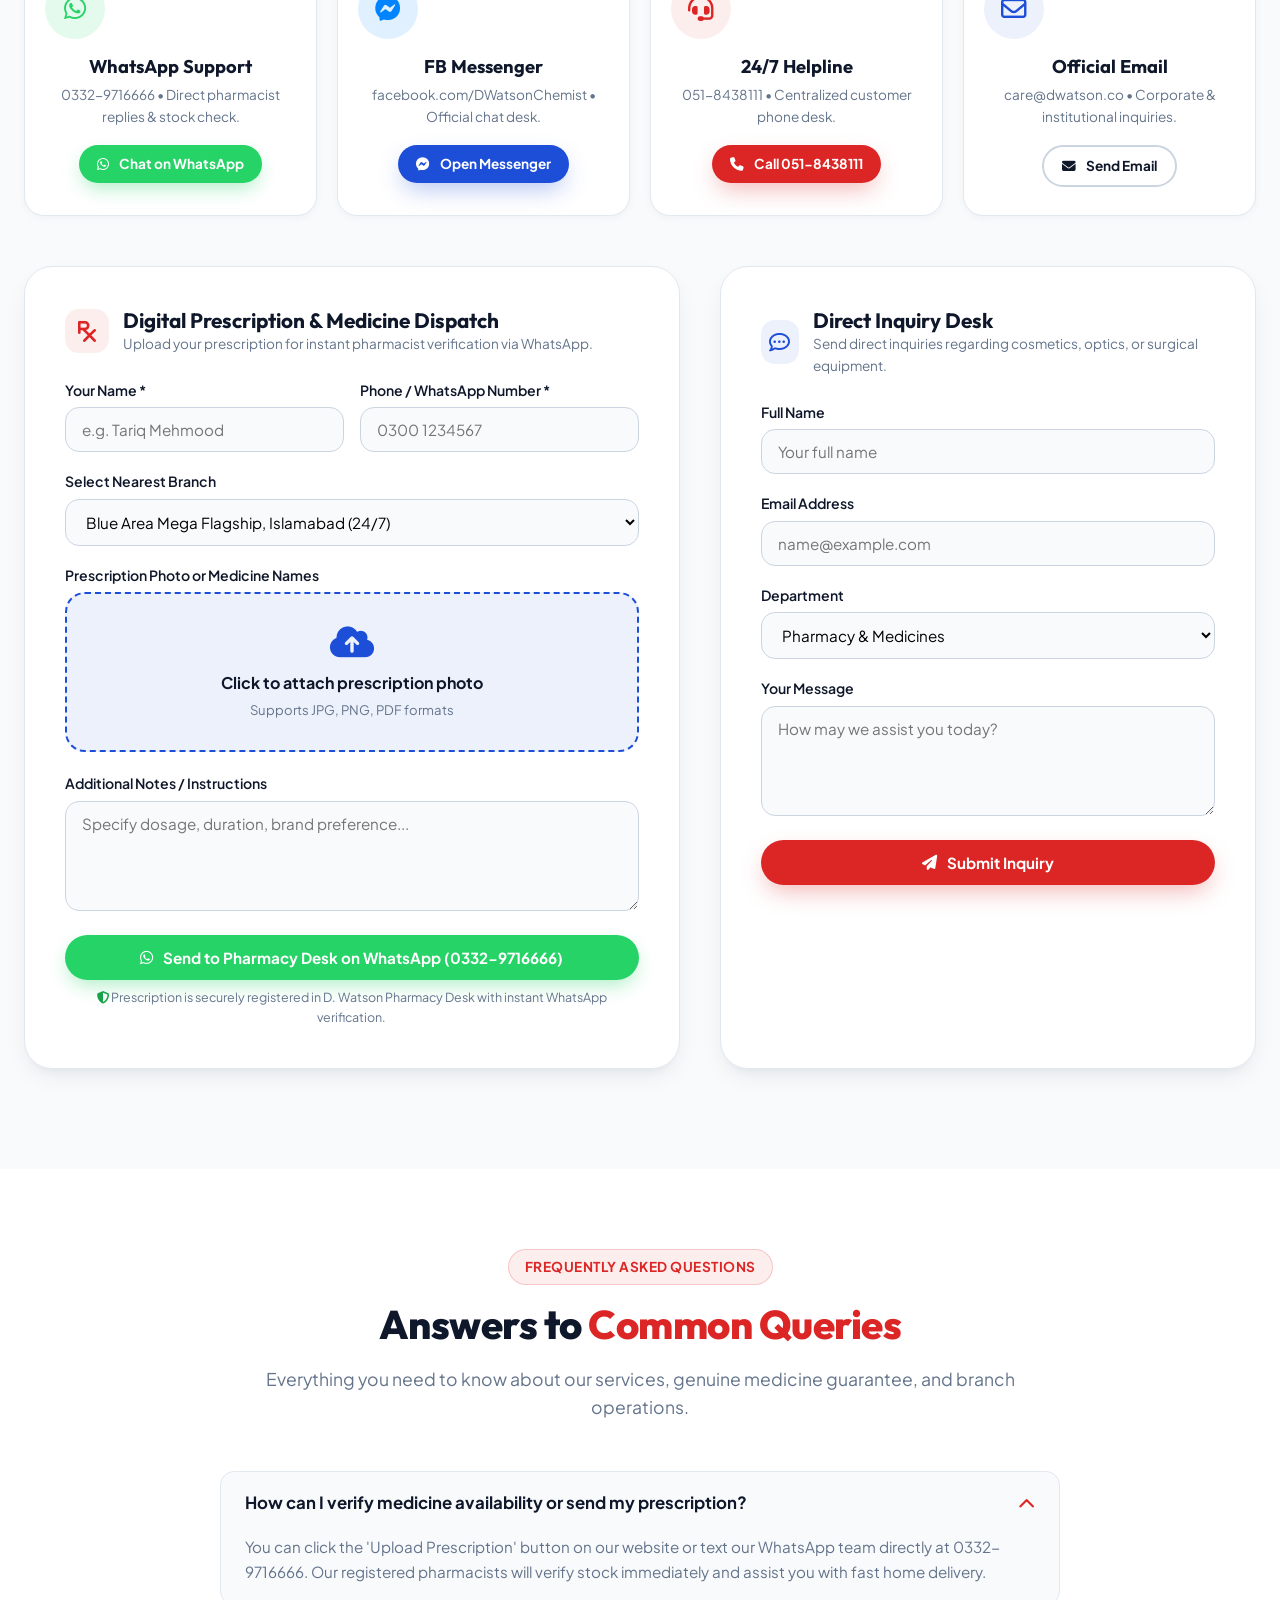
==== commit 2b343ad1: "Add high-res Hero Slider banners, expand Gallery with Shop Inside images, and build compact interact" ====
--- a/index.html
+++ b/index.html
@@ -19,9 +19,9 @@
   <link rel="icon" type="image/png" href="assets/images/favicon.png">
   <link rel="shortcut icon" href="favicon.ico">
 
-  <!-- Stylesheets (v3.3 - Official D. Watson Logo & Gallery) -->
-  <link rel="stylesheet" href="css/style.css?v=3.3">
-  <link rel="stylesheet" href="css/responsive.css?v=3.3">
+  <!-- Stylesheets (v3.5 - High-Res Slider Banners & Master-Detail Branch Locator) -->
+  <link rel="stylesheet" href="css/style.css?v=3.5">
+  <link rel="stylesheet" href="css/responsive.css?v=3.5">
 </head>
 <body>
 
@@ -382,30 +382,80 @@
     </div>
   </section>
 
-  <!-- ================= BRANCHES & STORE LOCATIONS EXPLORER ================= -->
+  <!-- ================= BRANCHES & STORE LOCATIONS LOCATOR ================= -->
   <section class="branches-section" id="branches">
     <div class="container">
       <div class="section-header">
-        <span class="section-tag">Store Locator</span>
-        <h2 class="section-title">Official <span class="highlight-blue">D. Watson Branches</span> (24+ Network)</h2>
+        <span class="section-tag">Interactive Store Locator</span>
+        <h2 class="section-title">Official <span class="highlight-blue">D. Watson Branches</span> (25+ Network)</h2>
         <p class="section-subtitle">
-          Conveniently located across major commercial hubs in Islamabad, Rawalpindi, Lahore, and regional centers from <strong>dwatson.co</strong>.
+          Discover our 24/7 authentic pharmacies, luxury cosmetics lounges, optics clinics, and superstores across Islamabad, Rawalpindi, Lahore, Karachi, and regional centers.
         </p>
       </div>
 
-      <!-- Filter & Search Controls -->
-      <div class="branch-filter-bar">
+      <!-- Quick Metrics Counter Strip -->
+      <div class="branch-stats-strip">
+        <div class="branch-stat-item">
+          <i class="fa-solid fa-store"></i>
+          <div><strong>25+</strong> <span>Outlets</span></div>
+        </div>
+        <div class="branch-stat-item">
+          <i class="fa-solid fa-location-dot"></i>
+          <div><strong>5+</strong> <span>Major Cities</span></div>
+        </div>
+        <div class="branch-stat-item">
+          <i class="fa-solid fa-clock"></i>
+          <div><strong>10+</strong> <span>24/7 Pharmacies</span></div>
+        </div>
+        <div class="branch-stat-item">
+          <i class="fa-solid fa-truck-fast"></i>
+          <div><strong>100%</strong> <span>Express Delivery</span></div>
+        </div>
+      </div>
+
+      <!-- Filter & Search Toolbar -->
+      <div class="branch-toolbar">
         <div class="branch-search-box">
           <i class="fa-solid fa-magnifying-glass"></i>
-          <input type="text" id="branchSearchInput" placeholder="Search by area, sector, branch name...">
-        </div>
+          <input type="text" id="branchSearchInput" placeholder="Search by sector, road, city (e.g. F-6, Saddar, Lahore)...">
+          <button class="branch-search-clear" id="branchSearchClear" onclick="clearBranchSearch()" style="display:none;" title="Clear search"><i class="fa-solid fa-xmark"></i></button>
+        </div>
+
         <div class="branch-pills" id="branchCityPills">
-          <!-- City pills rendered dynamically -->
-        </div>
-      </div>
-
-      <!-- Branches Grid -->
-      <div class="branches-grid" id="branchesGrid">
+          <!-- City pills rendered dynamically via main.js -->
+        </div>
+
+        <div class="branch-view-switcher">
+          <button class="branch-view-btn active" id="viewBtnHub" onclick="switchBranchView('hub')" title="Interactive Directory">
+            <i class="fa-solid fa-table-columns"></i> Directory Hub
+          </button>
+          <button class="branch-view-btn" id="viewBtnGrid" onclick="switchBranchView('grid')" title="Card Grid">
+            <i class="fa-solid fa-grip"></i> Grid
+          </button>
+        </div>
+      </div>
+
+      <!-- Master-Detail Interactive Hub View (Default) -->
+      <div class="branch-hub-layout" id="branchHubLayout">
+        <!-- Left Pane: Compact Scrollable List -->
+        <div class="branch-list-pane">
+          <div class="branch-list-header">
+            <span id="branchCountText">Showing 25 Branches</span>
+            <small style="color:#64748B;">Click any branch to view details</small>
+          </div>
+          <div class="branch-scroll-list" id="branchScrollList">
+            <!-- Populated dynamically via main.js -->
+          </div>
+        </div>
+
+        <!-- Right Pane: Active Branch Showcase Card -->
+        <div class="branch-detail-pane" id="branchDetailPane">
+          <!-- Populated dynamically via main.js -->
+        </div>
+      </div>
+
+      <!-- Compact Grid View (Toggleable) -->
+      <div class="branches-grid" id="branchesGrid" style="display: none;">
         <!-- Rendered dynamically from data.js -->
       </div>
     </div>
@@ -890,8 +940,8 @@
     </a>
   </nav>
 
-  <!-- Scripts (v3.3) -->
-  <script src="js/data.js?v=3.3"></script>
-  <script src="js/main.js?v=3.3"></script>
+  <!-- Scripts (v3.5) -->
+  <script src="js/data.js?v=3.5"></script>
+  <script src="js/main.js?v=3.5"></script>
 </body>
 </html>
--- a/css/style.css
+++ b/css/style.css
@@ -1363,101 +1363,527 @@
 }
 
 /* ==========================================================================
-   Branches Explorer Section
+   Branches Explorer Section (Interactive Master-Detail Hub & Grid)
    ========================================================================== */
 .branches-section {
-  padding: 100px 0;
-  background: #F1F5F9;
-}
-
-.branch-filter-bar {
-  display: flex;
+  padding: 90px 0;
+  background: #F8FAFC;
+}
+
+/* Quick Metrics Strip */
+.branch-stats-strip {
+  display: grid;
+  grid-template-columns: repeat(4, 1fr);
+  gap: 16px;
+  margin-bottom: 30px;
+}
+
+.branch-stat-item {
+  background: white;
+  border-radius: var(--radius-md);
+  padding: 16px 20px;
+  display: flex;
+  align-items: center;
+  gap: 14px;
+  border: 1px solid #E2E8F0;
+  box-shadow: 0 2px 6px rgba(15, 23, 42, 0.04);
+  transition: var(--transition);
+}
+
+.branch-stat-item:hover {
+  transform: translateY(-2px);
+  box-shadow: 0 6px 14px rgba(15, 23, 42, 0.08);
+  border-color: #CBD5E1;
+}
+
+.branch-stat-item i {
+  font-size: 1.5rem;
+  color: var(--dw-blue);
+  width: 44px;
+  height: 44px;
+  border-radius: 10px;
+  background: var(--dw-blue-soft);
+  display: flex;
+  align-items: center;
+  justify-content: center;
+  flex-shrink: 0;
+}
+
+.branch-stat-item strong {
+  display: block;
+  font-size: 1.25rem;
+  font-weight: 800;
+  color: var(--dw-navy);
+  line-height: 1.1;
+}
+
+.branch-stat-item span {
+  font-size: 0.8rem;
+  color: var(--text-muted);
+  font-weight: 600;
+}
+
+/* Filter & Search Toolbar */
+.branch-toolbar {
+  display: flex;
+  align-items: center;
   justify-content: space-between;
-  align-items: center;
-  gap: 20px;
-  margin-bottom: 36px;
+  gap: 16px;
+  margin-bottom: 24px;
   flex-wrap: wrap;
 }
 
 .branch-search-box {
   position: relative;
   flex: 1;
-  max-width: 400px;
+  min-width: 280px;
+  max-width: 380px;
 }
 
 .branch-search-box input {
   width: 100%;
-  padding: 12px 18px 12px 44px;
+  padding: 11px 40px 11px 42px;
   border-radius: var(--radius-full);
-  border: 1px solid var(--border-strong);
-  background: var(--bg-surface);
-  font-size: 0.95rem;
+  border: 1px solid #CBD5E1;
+  background: white;
+  font-size: 0.92rem;
   outline: none;
   transition: var(--transition);
 }
 
 .branch-search-box input:focus {
   border-color: var(--dw-blue);
-  box-shadow: 0 0 0 4px var(--dw-blue-soft);
-}
-
-.branch-search-box i {
+  box-shadow: 0 0 0 3px var(--dw-blue-soft);
+}
+
+.branch-search-box > i {
   position: absolute;
-  left: 18px;
+  left: 16px;
   top: 50%;
   transform: translateY(-50%);
-  color: var(--text-muted);
+  color: #94A3B8;
+  font-size: 0.95rem;
+}
+
+.branch-search-clear {
+  position: absolute;
+  right: 12px;
+  top: 50%;
+  transform: translateY(-50%);
+  background: none;
+  border: none;
+  color: #94A3B8;
+  cursor: pointer;
+  padding: 4px;
+  font-size: 0.9rem;
+}
+
+.branch-search-clear:hover {
+  color: var(--dw-red);
 }
 
 .branch-pills {
   display: flex;
+  gap: 6px;
+  flex-wrap: wrap;
+  align-items: center;
+}
+
+.branch-pill-btn {
+  padding: 7px 15px;
+  border-radius: var(--radius-full);
+  font-size: 0.82rem;
+  font-weight: 700;
+  background: white;
+  color: #475569;
+  border: 1px solid #E2E8F0;
+  cursor: pointer;
+  transition: var(--transition-fast);
+}
+
+.branch-pill-btn:hover {
+  background: #F1F5F9;
+  border-color: #CBD5E1;
+  color: var(--dw-navy);
+}
+
+.branch-pill-btn.active {
+  background: var(--dw-navy);
+  color: white;
+  border-color: var(--dw-navy);
+  box-shadow: 0 2px 8px rgba(15, 23, 42, 0.15);
+}
+
+.branch-view-switcher {
+  display: flex;
+  background: white;
+  border: 1px solid #E2E8F0;
+  border-radius: var(--radius-full);
+  padding: 3px;
+  gap: 2px;
+}
+
+.branch-view-btn {
+  padding: 6px 12px;
+  border-radius: var(--radius-full);
+  font-size: 0.78rem;
+  font-weight: 700;
+  border: none;
+  background: transparent;
+  color: #64748B;
+  cursor: pointer;
+  transition: var(--transition-fast);
+  display: flex;
+  align-items: center;
+  gap: 6px;
+}
+
+.branch-view-btn.active {
+  background: var(--dw-blue);
+  color: white;
+}
+
+/* Master-Detail Interactive Hub */
+.branch-hub-layout {
+  display: grid;
+  grid-template-columns: 400px 1fr;
+  background: white;
+  border-radius: 18px;
+  border: 1px solid #E2E8F0;
+  box-shadow: 0 10px 30px rgba(15, 23, 42, 0.05);
+  overflow: hidden;
+  height: 590px;
+}
+
+/* Left Pane: Scrollable List */
+.branch-list-pane {
+  display: flex;
+  flex-direction: column;
+  height: 100%;
+  border-right: 1px solid #E2E8F0;
+  background: #F8FAFC;
+}
+
+.branch-list-header {
+  padding: 14px 18px;
+  border-bottom: 1px solid #E2E8F0;
+  background: white;
+  display: flex;
+  justify-content: space-between;
+  align-items: center;
+}
+
+.branch-list-header span {
+  font-weight: 800;
+  font-size: 0.88rem;
+  color: var(--dw-navy);
+}
+
+.branch-scroll-list {
+  flex: 1;
+  overflow-y: auto;
+  padding: 12px;
+  display: flex;
+  flex-direction: column;
+  gap: 10px;
+}
+
+.branch-scroll-list::-webkit-scrollbar {
+  width: 6px;
+}
+
+.branch-scroll-list::-webkit-scrollbar-track {
+  background: #F1F5F9;
+}
+
+.branch-scroll-list::-webkit-scrollbar-thumb {
+  background: #CBD5E1;
+  border-radius: 4px;
+}
+
+.branch-scroll-list::-webkit-scrollbar-thumb:hover {
+  background: #94A3B8;
+}
+
+/* Compact Branch Item in List */
+.branch-mini-item {
+  background: white;
+  border: 1px solid #E2E8F0;
+  border-radius: 12px;
+  padding: 12px 14px;
+  cursor: pointer;
+  transition: all 0.2s ease;
+  position: relative;
+  display: flex;
+  flex-direction: column;
+  gap: 6px;
+}
+
+.branch-mini-item:hover {
+  border-color: #93C5FD;
+  background: #F8FAFC;
+  transform: translateX(3px);
+}
+
+.branch-mini-item.active {
+  border-color: var(--dw-blue);
+  background: #EFF6FF;
+  box-shadow: 0 4px 14px rgba(29, 78, 216, 0.08);
+}
+
+.branch-mini-item.active::before {
+  content: '';
+  position: absolute;
+  left: 0;
+  top: 10px;
+  bottom: 10px;
+  width: 4px;
+  background: var(--dw-blue);
+  border-radius: 0 4px 4px 0;
+}
+
+.branch-mini-top {
+  display: flex;
+  justify-content: space-between;
+  align-items: center;
   gap: 8px;
+}
+
+.branch-mini-name {
+  font-weight: 800;
+  font-size: 0.92rem;
+  color: var(--dw-navy);
+  line-height: 1.2;
+}
+
+.branch-mini-badges {
+  display: flex;
+  gap: 4px;
+  flex-shrink: 0;
+}
+
+.branch-mini-city {
+  background: #E2E8F0;
+  color: #334155;
+  font-size: 0.7rem;
+  font-weight: 700;
+  padding: 2px 7px;
+  border-radius: 9999px;
+}
+
+.branch-mini-24 {
+  background: var(--dw-red);
+  color: white;
+  font-size: 0.68rem;
+  font-weight: 800;
+  padding: 2px 6px;
+  border-radius: 9999px;
+}
+
+.branch-mini-address {
+  font-size: 0.8rem;
+  color: #64748B;
+  display: flex;
+  align-items: center;
+  gap: 6px;
+  white-space: nowrap;
+  overflow: hidden;
+  text-overflow: ellipsis;
+}
+
+.branch-mini-address i {
+  color: var(--dw-red);
+  font-size: 0.75rem;
+}
+
+.branch-mini-footer {
+  display: flex;
+  justify-content: space-between;
+  align-items: center;
+  font-size: 0.76rem;
+  color: #64748B;
+  padding-top: 4px;
+  border-top: 1px dashed #E2E8F0;
+}
+
+/* Right Pane: Active Branch Showcase Detail */
+.branch-detail-pane {
+  height: 100%;
+  overflow-y: auto;
+  padding: 28px 32px;
+  display: flex;
+  flex-direction: column;
+  background: white;
+}
+
+.branch-detail-pane::-webkit-scrollbar {
+  width: 6px;
+}
+
+.branch-detail-pane::-webkit-scrollbar-thumb {
+  background: #CBD5E1;
+  border-radius: 4px;
+}
+
+.branch-detail-hero {
+  position: relative;
+  height: 210px;
+  border-radius: 14px;
+  overflow: hidden;
+  margin-bottom: 22px;
+  box-shadow: 0 4px 16px rgba(15, 23, 42, 0.08);
+}
+
+.branch-detail-hero img {
+  width: 100%;
+  height: 100%;
+  object-fit: cover;
+}
+
+.branch-detail-hero-overlay {
+  position: absolute;
+  bottom: 0;
+  left: 0;
+  right: 0;
+  padding: 20px;
+  background: linear-gradient(to top, rgba(15, 23, 42, 0.85), transparent);
+  display: flex;
+  justify-content: space-between;
+  align-items: flex-end;
+}
+
+.branch-detail-hero-title {
+  color: white;
+  font-size: 1.45rem;
+  font-weight: 900;
+  text-shadow: 0 2px 4px rgba(0,0,0,0.4);
+}
+
+.branch-detail-hero-city {
+  background: rgba(255, 255, 255, 0.25);
+  backdrop-filter: blur(8px);
+  color: white;
+  padding: 4px 12px;
+  border-radius: 9999px;
+  font-size: 0.78rem;
+  font-weight: 700;
+  border: 1px solid rgba(255,255,255,0.4);
+}
+
+.branch-detail-info-grid {
+  display: grid;
+  grid-template-columns: 1fr 1fr;
+  gap: 16px;
+  margin-bottom: 22px;
+}
+
+.branch-info-box {
+  background: #F8FAFC;
+  border: 1px solid #E2E8F0;
+  border-radius: 12px;
+  padding: 14px 16px;
+  display: flex;
+  flex-direction: column;
+  gap: 4px;
+}
+
+.branch-info-box-title {
+  font-size: 0.75rem;
+  font-weight: 800;
+  text-transform: uppercase;
+  letter-spacing: 0.5px;
+  color: #64748B;
+  display: flex;
+  align-items: center;
+  gap: 6px;
+}
+
+.branch-info-box-title i {
+  color: var(--dw-red);
+}
+
+.branch-info-box-val {
+  font-size: 0.92rem;
+  font-weight: 700;
+  color: var(--dw-navy);
+  line-height: 1.4;
+}
+
+.branch-amenities {
+  margin-bottom: 22px;
+}
+
+.branch-amenities-title {
+  font-size: 0.78rem;
+  font-weight: 800;
+  text-transform: uppercase;
+  color: #64748B;
+  margin-bottom: 8px;
+}
+
+.branch-amenities-tags {
+  display: flex;
+  gap: 6px;
   flex-wrap: wrap;
 }
 
-.branch-pill-btn {
-  padding: 8px 18px;
-  border-radius: var(--radius-full);
+.branch-amenity-tag {
+  background: var(--dw-blue-soft);
+  color: var(--dw-blue);
+  font-size: 0.78rem;
+  font-weight: 700;
+  padding: 4px 10px;
+  border-radius: 6px;
+  display: flex;
+  align-items: center;
+  gap: 6px;
+}
+
+.branch-action-buttons-hub {
+  display: flex;
+  gap: 12px;
+  margin-top: auto;
+  padding-top: 16px;
+  border-top: 1px solid #E2E8F0;
+  flex-wrap: wrap;
+}
+
+.branch-action-buttons-hub .btn {
+  flex: 1;
+  min-width: 140px;
+  justify-content: center;
+  padding: 12px 16px;
+  font-weight: 700;
   font-size: 0.88rem;
-  font-weight: 600;
-  background: var(--bg-surface);
-  color: var(--text-main);
-  border: 1px solid var(--border-subtle);
-  transition: var(--transition);
-}
-
-.branch-pill-btn:hover, .branch-pill-btn.active {
-  background: var(--dw-navy);
-  color: var(--text-white);
-  border-color: var(--dw-navy);
-}
-
+}
+
+/* Compact Grid View Styling */
 .branches-grid {
   display: grid;
   grid-template-columns: repeat(3, 1fr);
-  gap: 24px;
+  gap: 20px;
 }
 
 .branch-card {
-  background: var(--bg-surface);
+  background: white;
   border-radius: var(--radius-lg);
   overflow: hidden;
-  border: 1px solid var(--border-subtle);
-  box-shadow: var(--shadow-sm);
+  border: 1px solid #E2E8F0;
+  box-shadow: 0 2px 8px rgba(15, 23, 42, 0.04);
   transition: var(--transition);
   display: flex;
   flex-direction: column;
 }
 
 .branch-card:hover {
-  transform: translateY(-6px);
-  box-shadow: var(--shadow-lg);
-  border-color: var(--dw-blue-light);
+  transform: translateY(-4px);
+  box-shadow: 0 10px 24px rgba(15, 23, 42, 0.08);
+  border-color: #93C5FD;
 }
 
 .branch-card-header {
   position: relative;
-  height: 160px;
+  height: 140px;
   overflow: hidden;
 }
 
@@ -1474,13 +1900,13 @@
 
 .branch-badge-24 {
   position: absolute;
-  top: 14px;
-  left: 14px;
+  top: 10px;
+  left: 10px;
   background: var(--dw-red);
   color: white;
-  padding: 4px 10px;
+  padding: 3px 8px;
   border-radius: 4px;
-  font-size: 0.72rem;
+  font-size: 0.68rem;
   font-weight: 800;
   text-transform: uppercase;
   letter-spacing: 0.5px;
@@ -1488,44 +1914,109 @@
 
 .branch-city-badge {
   position: absolute;
-  top: 14px;
-  right: 14px;
+  top: 10px;
+  right: 10px;
   background: rgba(15, 23, 42, 0.85);
   color: white;
-  padding: 4px 12px;
+  padding: 3px 10px;
   border-radius: var(--radius-full);
-  font-size: 0.75rem;
+  font-size: 0.72rem;
   font-weight: 700;
 }
 
 .branch-body {
-  padding: 22px;
+  padding: 18px;
   flex: 1;
   display: flex;
   flex-direction: column;
 }
 
 .branch-name {
-  font-size: 1.25rem;
-  font-weight: 700;
-  margin-bottom: 12px;
+  font-size: 1.1rem;
+  font-weight: 800;
+  margin-bottom: 10px;
   color: var(--dw-navy);
 }
 
 .branch-info-row {
   display: flex;
   align-items: flex-start;
-  gap: 12px;
-  font-size: 0.88rem;
+  gap: 10px;
+  font-size: 0.84rem;
   color: var(--text-muted);
-  margin-bottom: 10px;
+  margin-bottom: 8px;
 }
 
 .branch-info-row i {
   color: var(--dw-red);
-  font-size: 1rem;
-  margin-top: 3px;
+  font-size: 0.9rem;
+  margin-top: 2px;
   flex-shrink: 0;
+}
+
+.branch-services {
+  display: flex;
+  gap: 4px;
+  flex-wrap: wrap;
+  margin: 10px 0 14px;
+}
+
+.branch-srv-tag {
+  background: #F1F5F9;
+  color: #475569;
+  font-size: 0.72rem;
+  font-weight: 600;
+  padding: 2px 7px;
+  border-radius: 4px;
+}
+
+.branch-actions {
+  display: flex;
+  gap: 8px;
+  margin-top: auto;
+  padding-top: 12px;
+  border-top: 1px solid #F1F5F9;
+}
+
+.branch-actions .btn {
+  flex: 1;
+  font-size: 0.8rem;
+  padding: 8px 10px;
+}
+
+/* Responsive adjustments for Branches */
+@media (max-width: 992px) {
+  .branch-hub-layout {
+    grid-template-columns: 1fr;
+    height: auto;
+  }
+  .branch-list-pane {
+    height: 340px;
+    border-right: none;
+    border-bottom: 1px solid #E2E8F0;
+  }
+  .branch-detail-pane {
+    height: auto;
+    padding: 20px;
+  }
+  .branch-stats-strip {
+    grid-template-columns: 1fr 1fr;
+  }
+  .branches-grid {
+    grid-template-columns: 1fr 1fr;
+  }
+}
+
+@media (max-width: 640px) {
+  .branch-stats-strip {
+    grid-template-columns: 1fr;
+  }
+  .branches-grid {
+    grid-template-columns: 1fr;
+  }
+  .branch-detail-info-grid {
+    grid-template-columns: 1fr;
+  }
 }
 
 .branch-services {
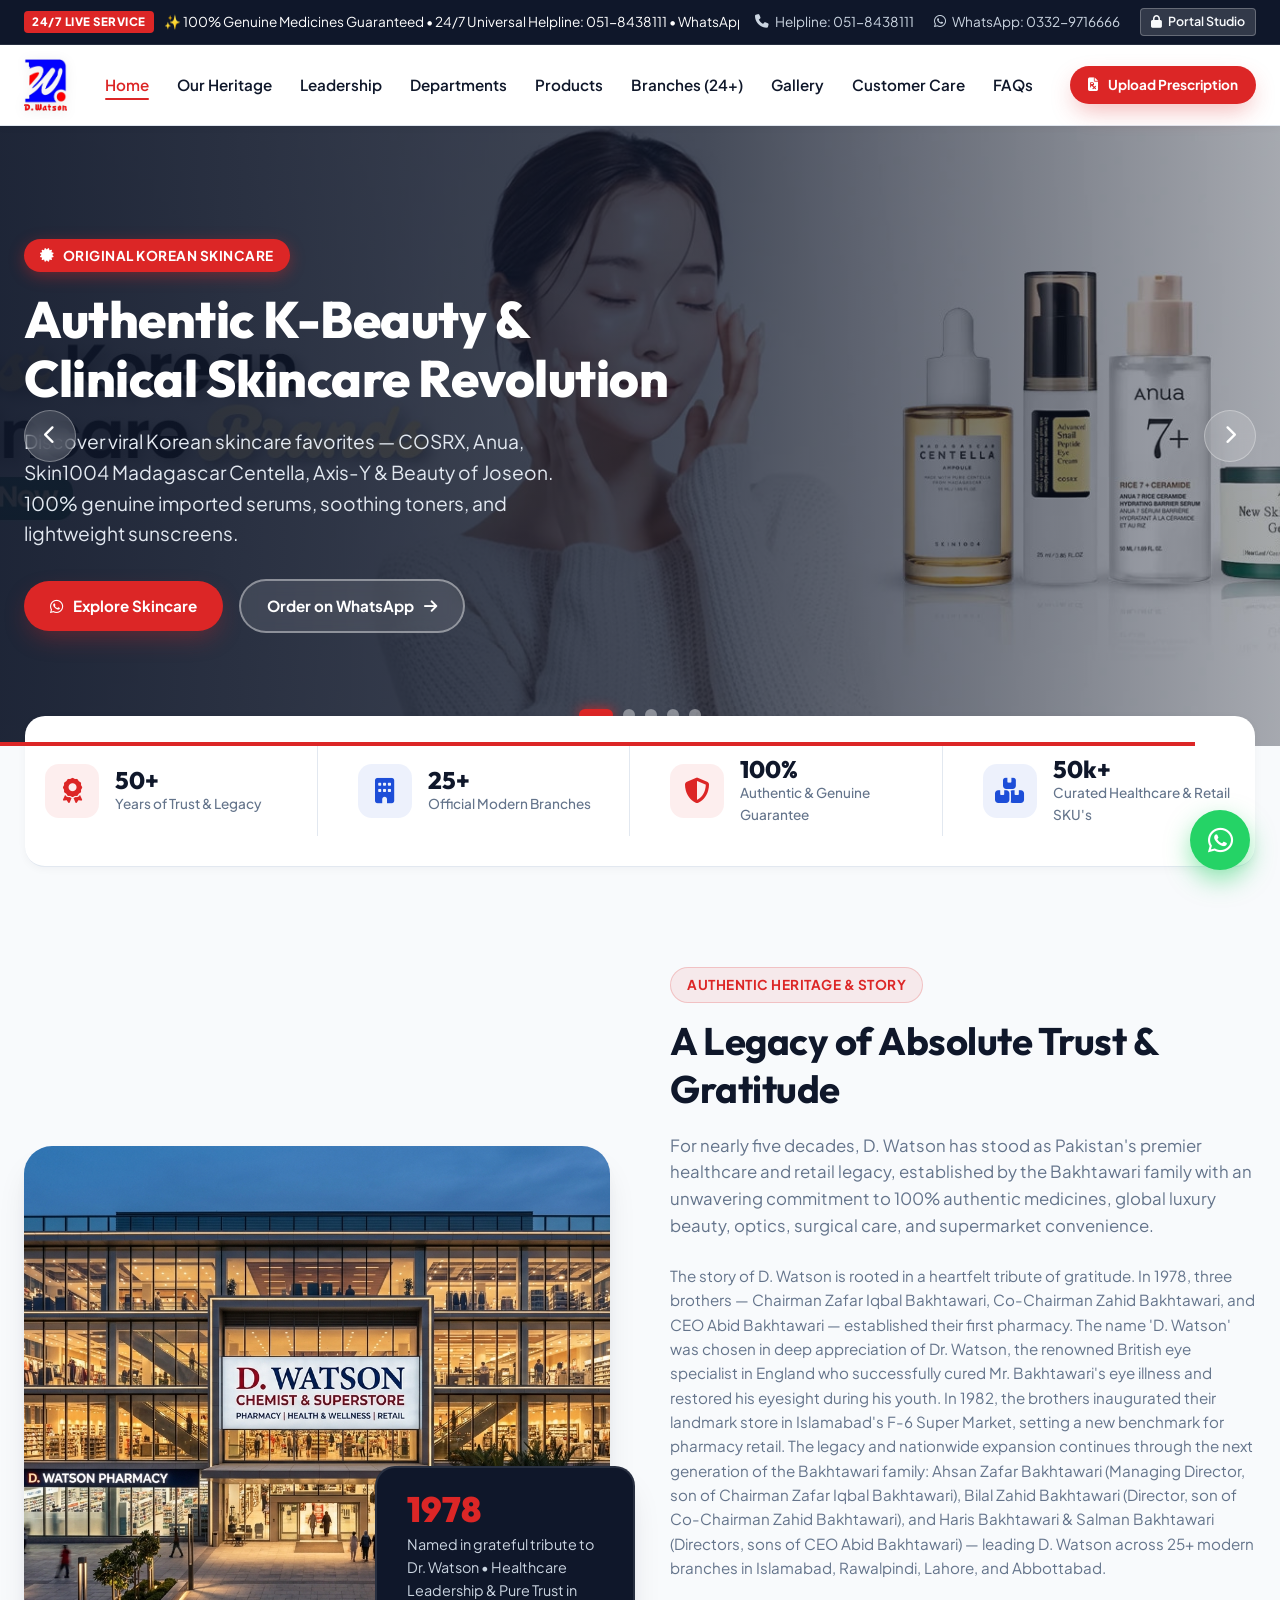
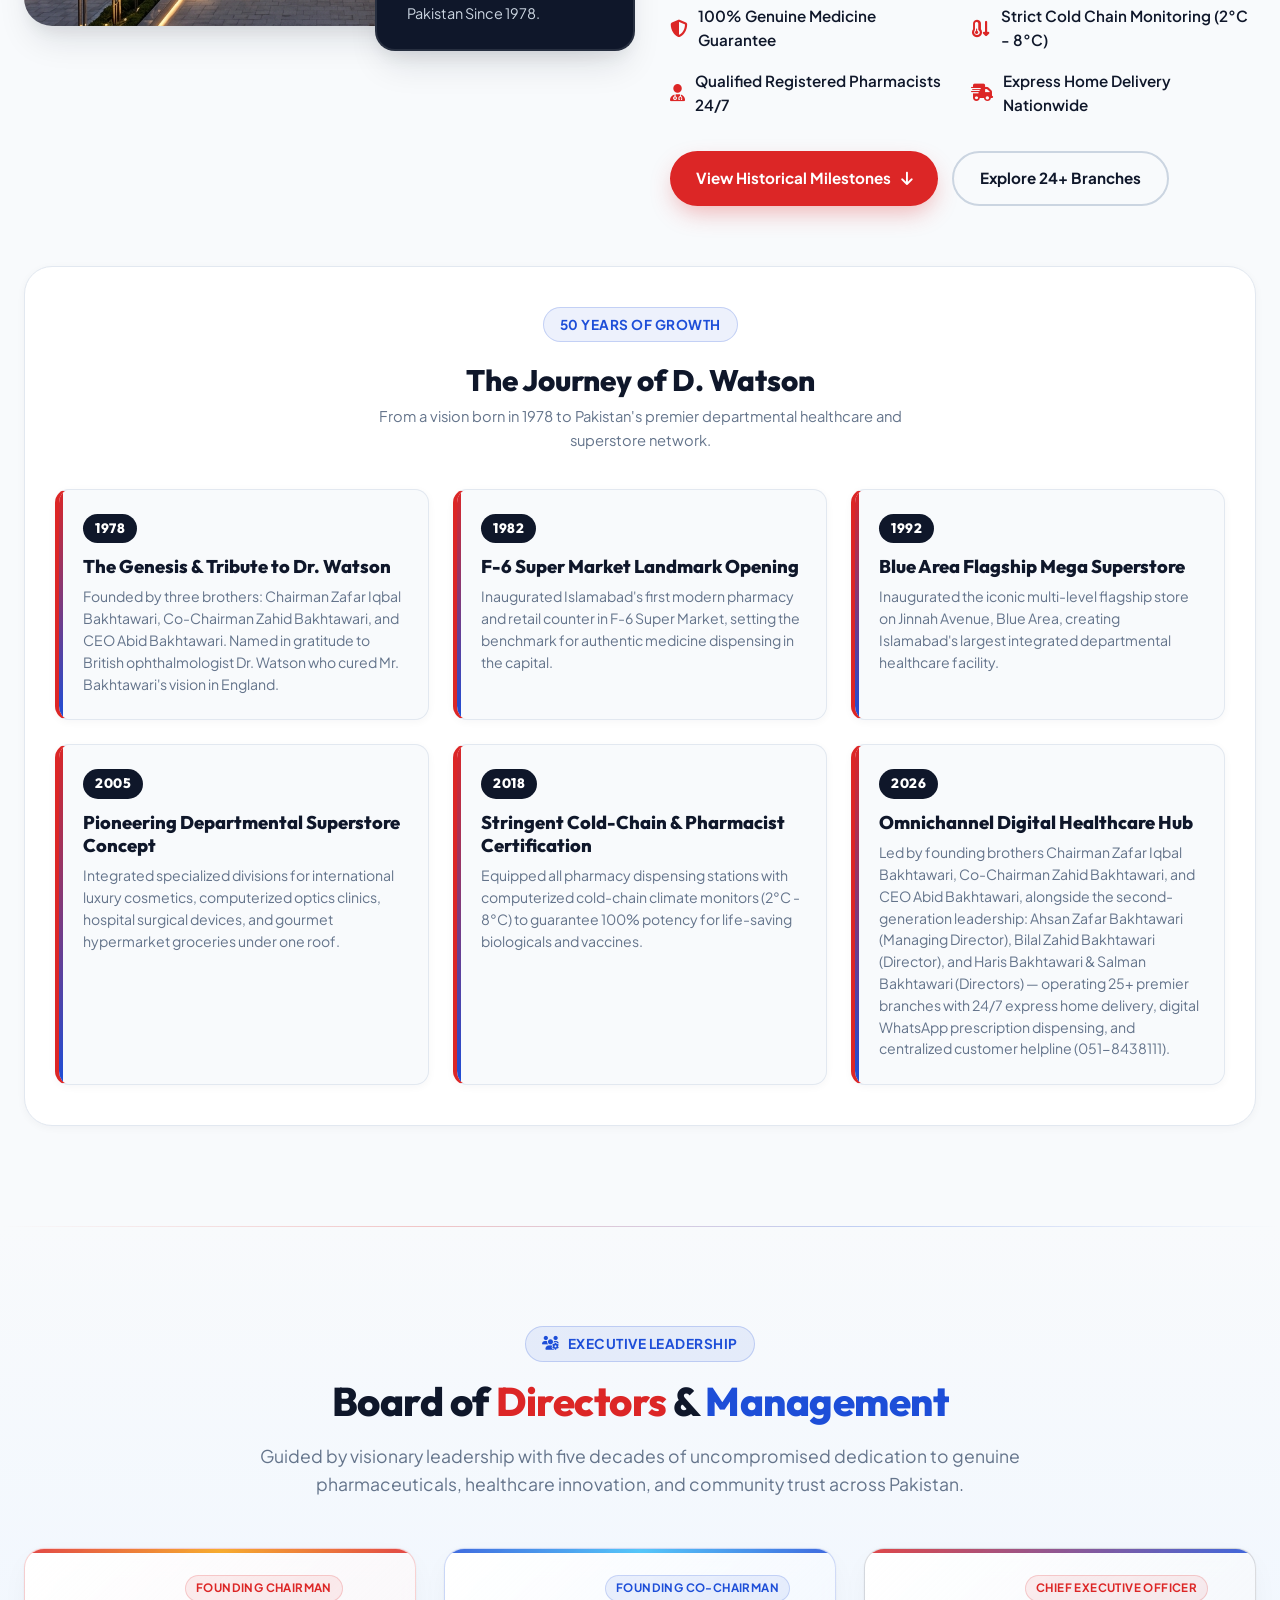
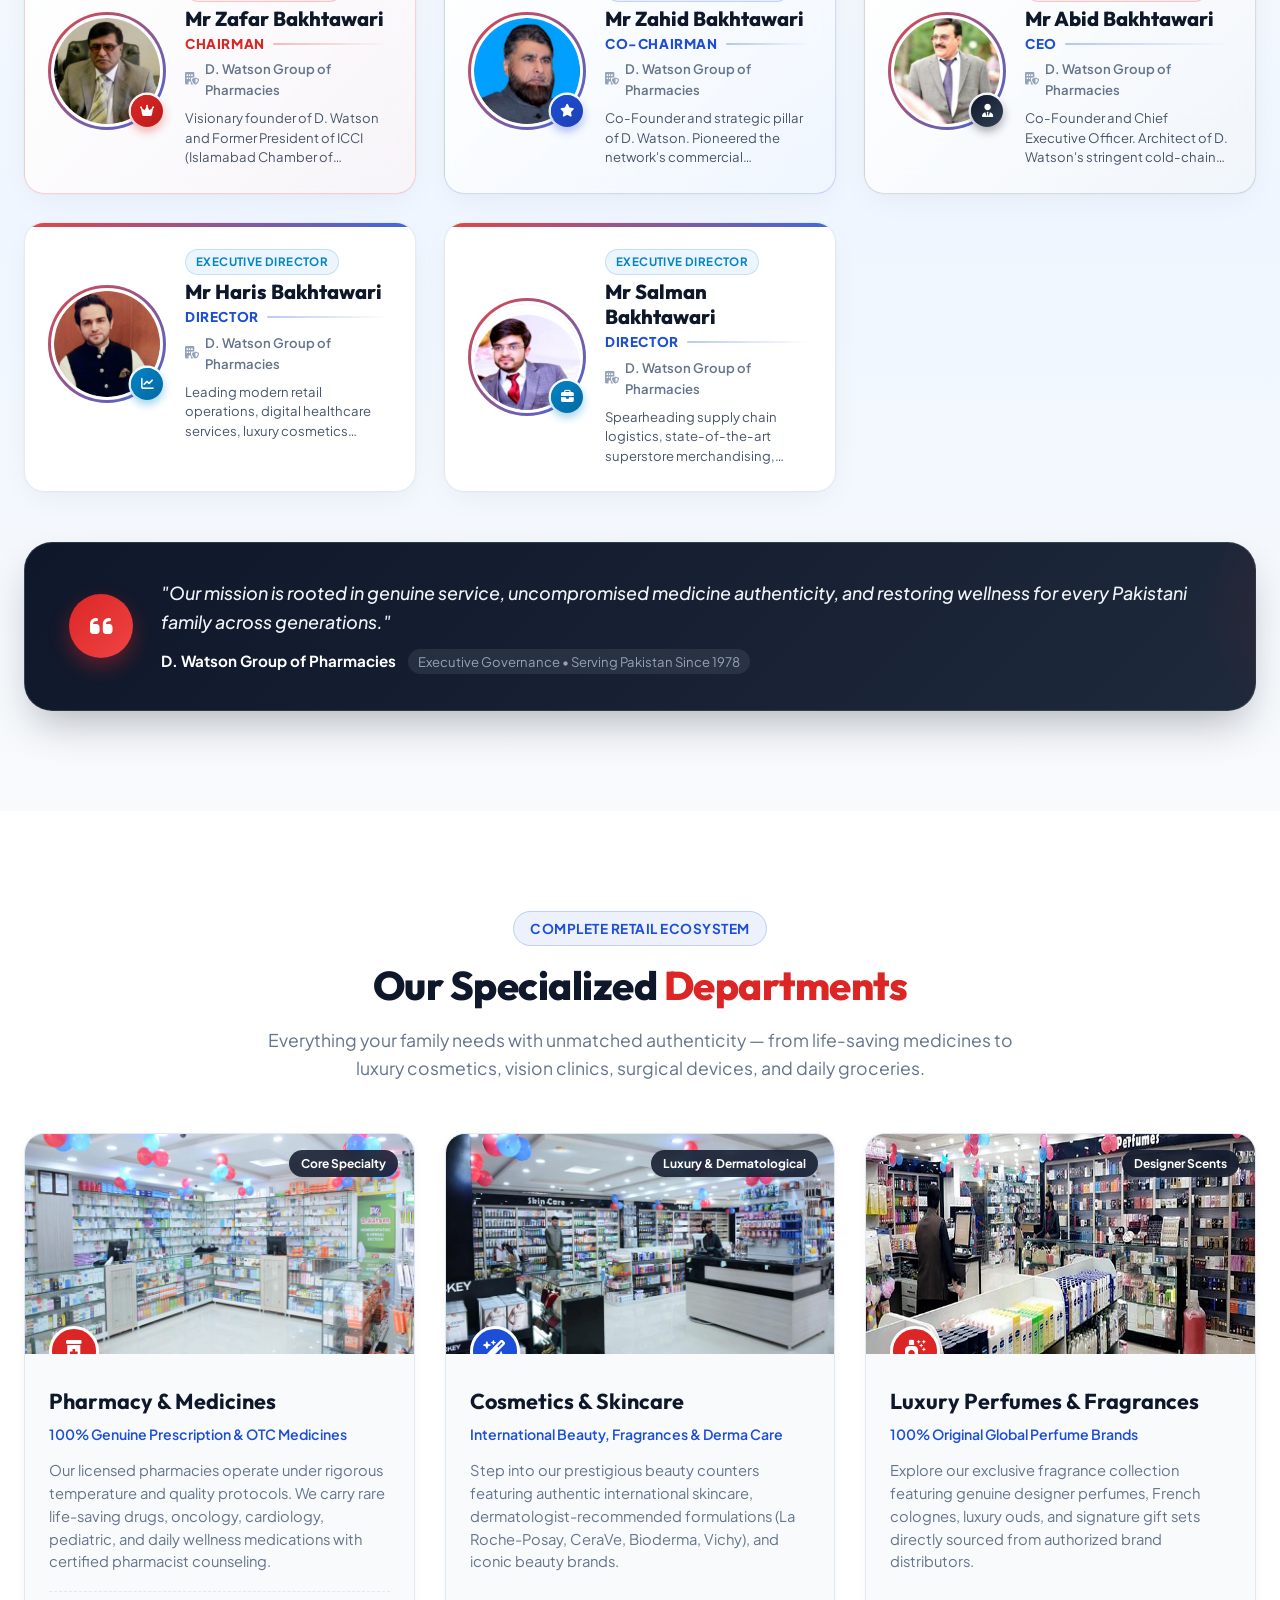
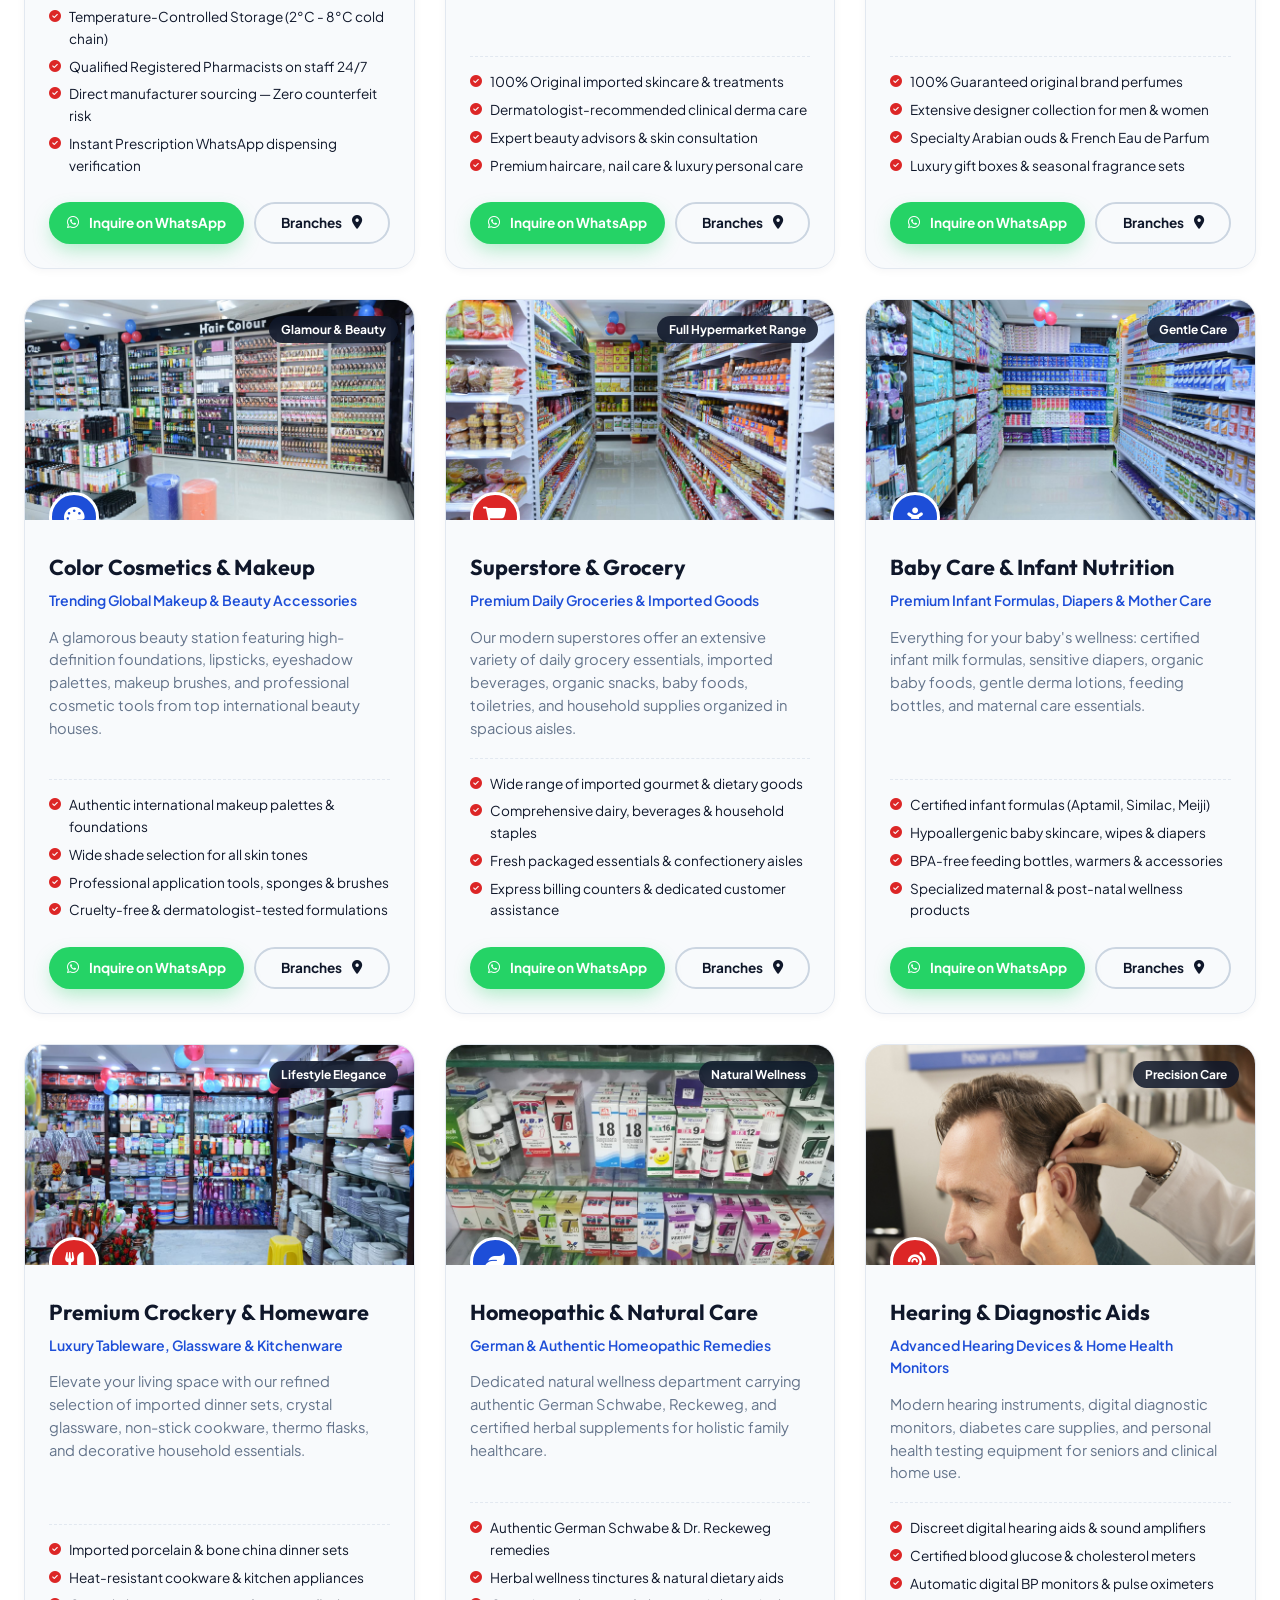
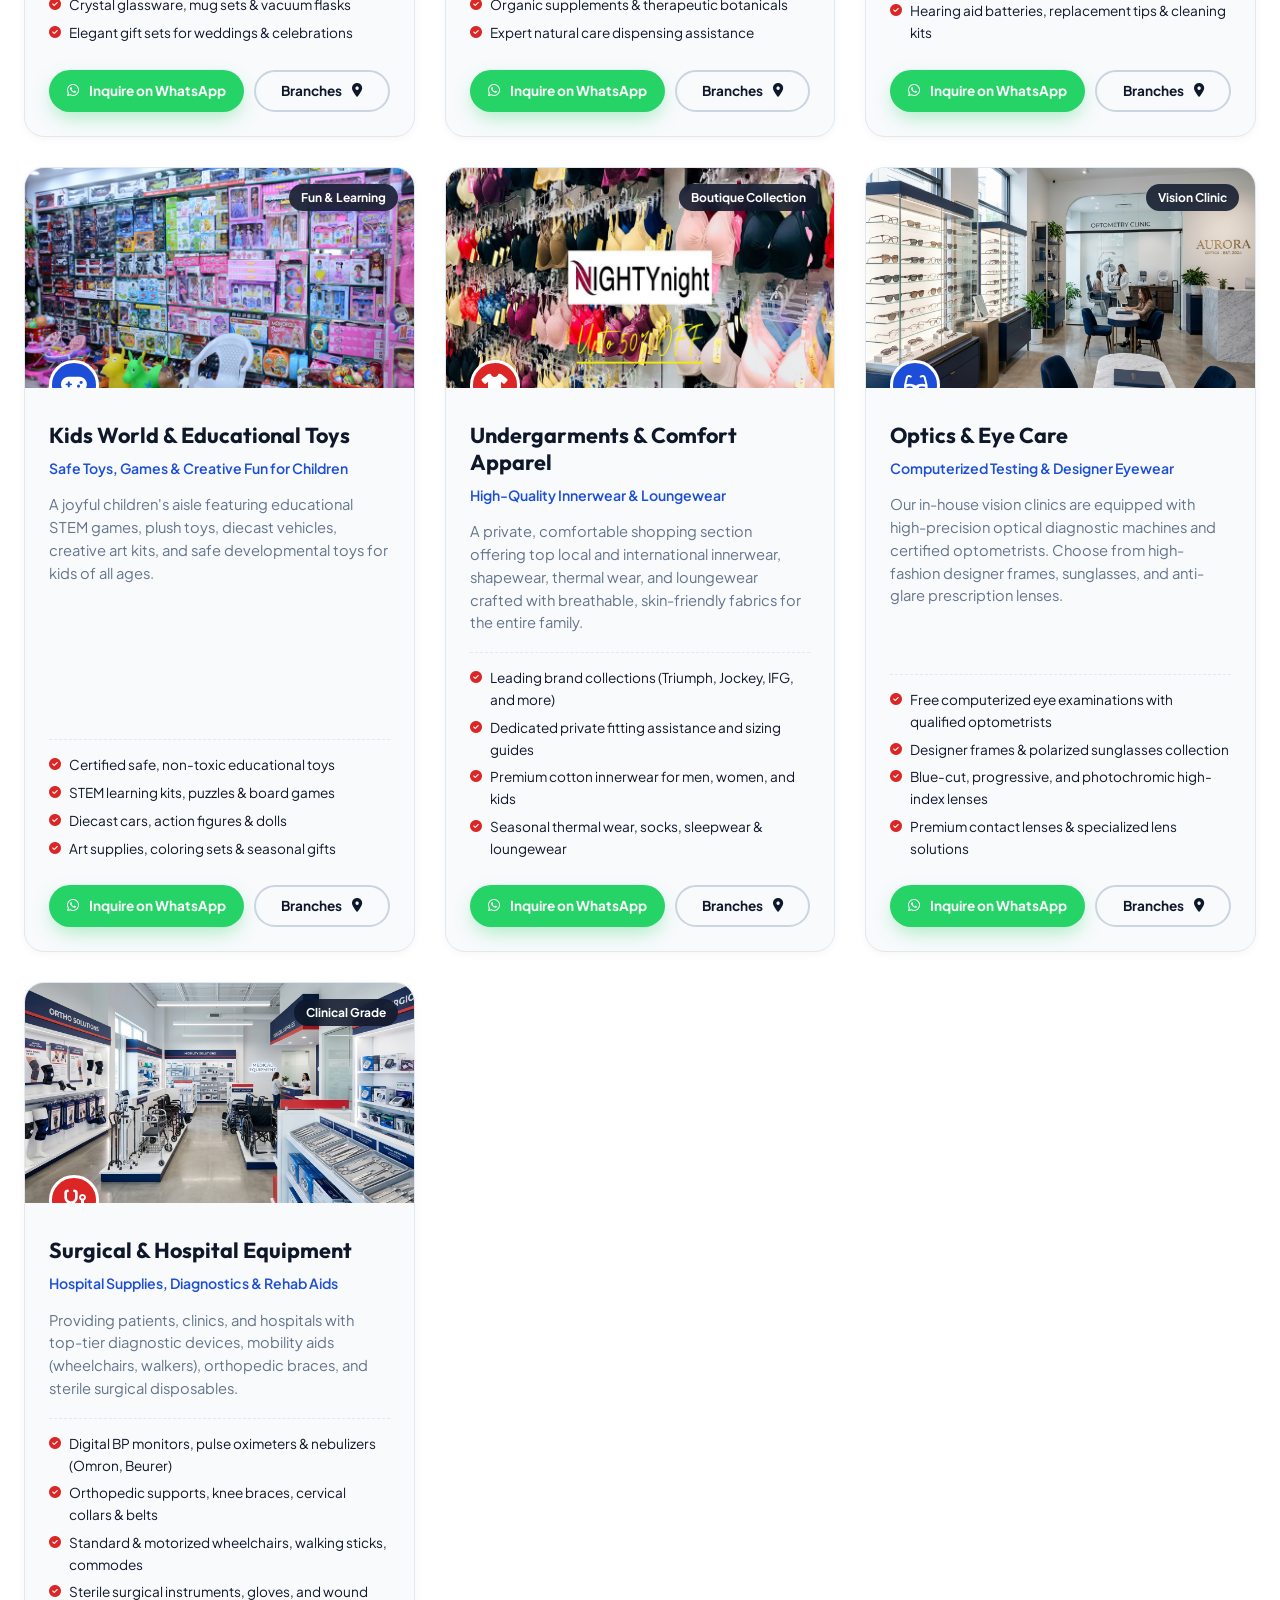
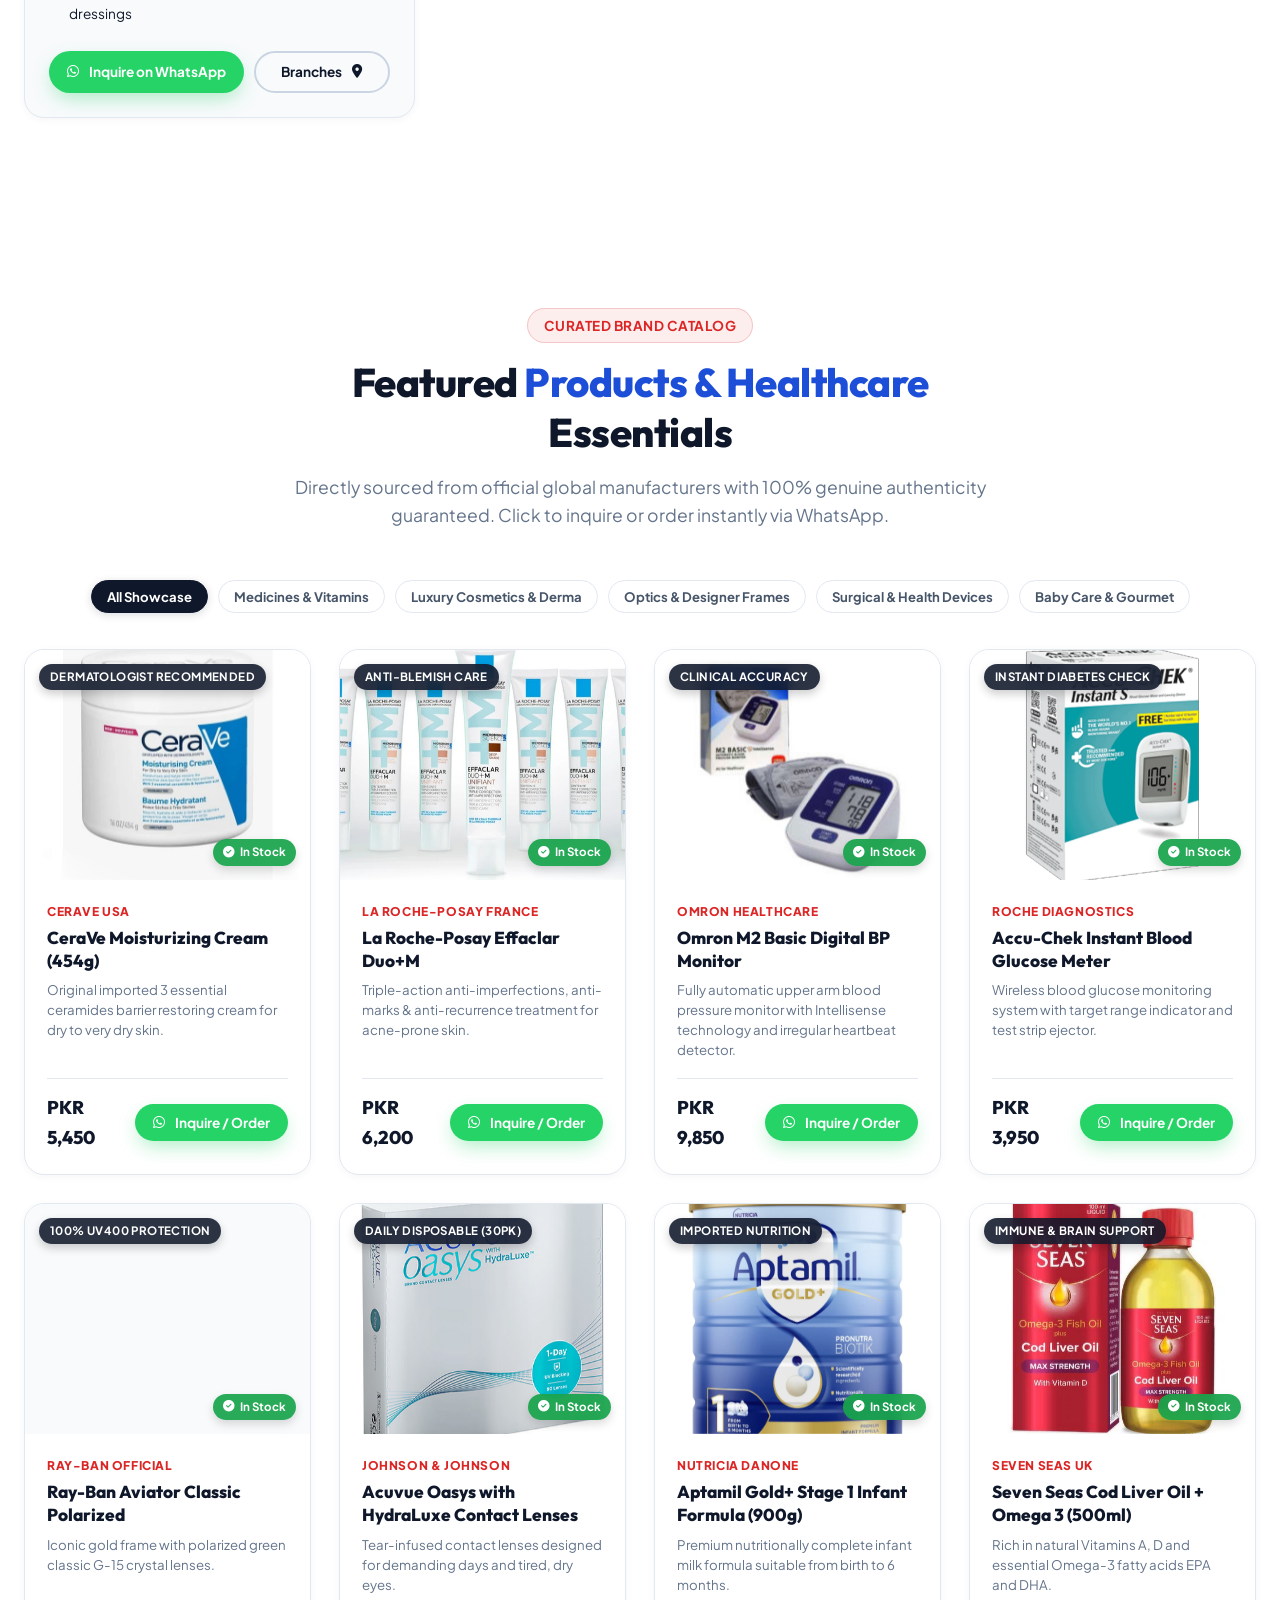
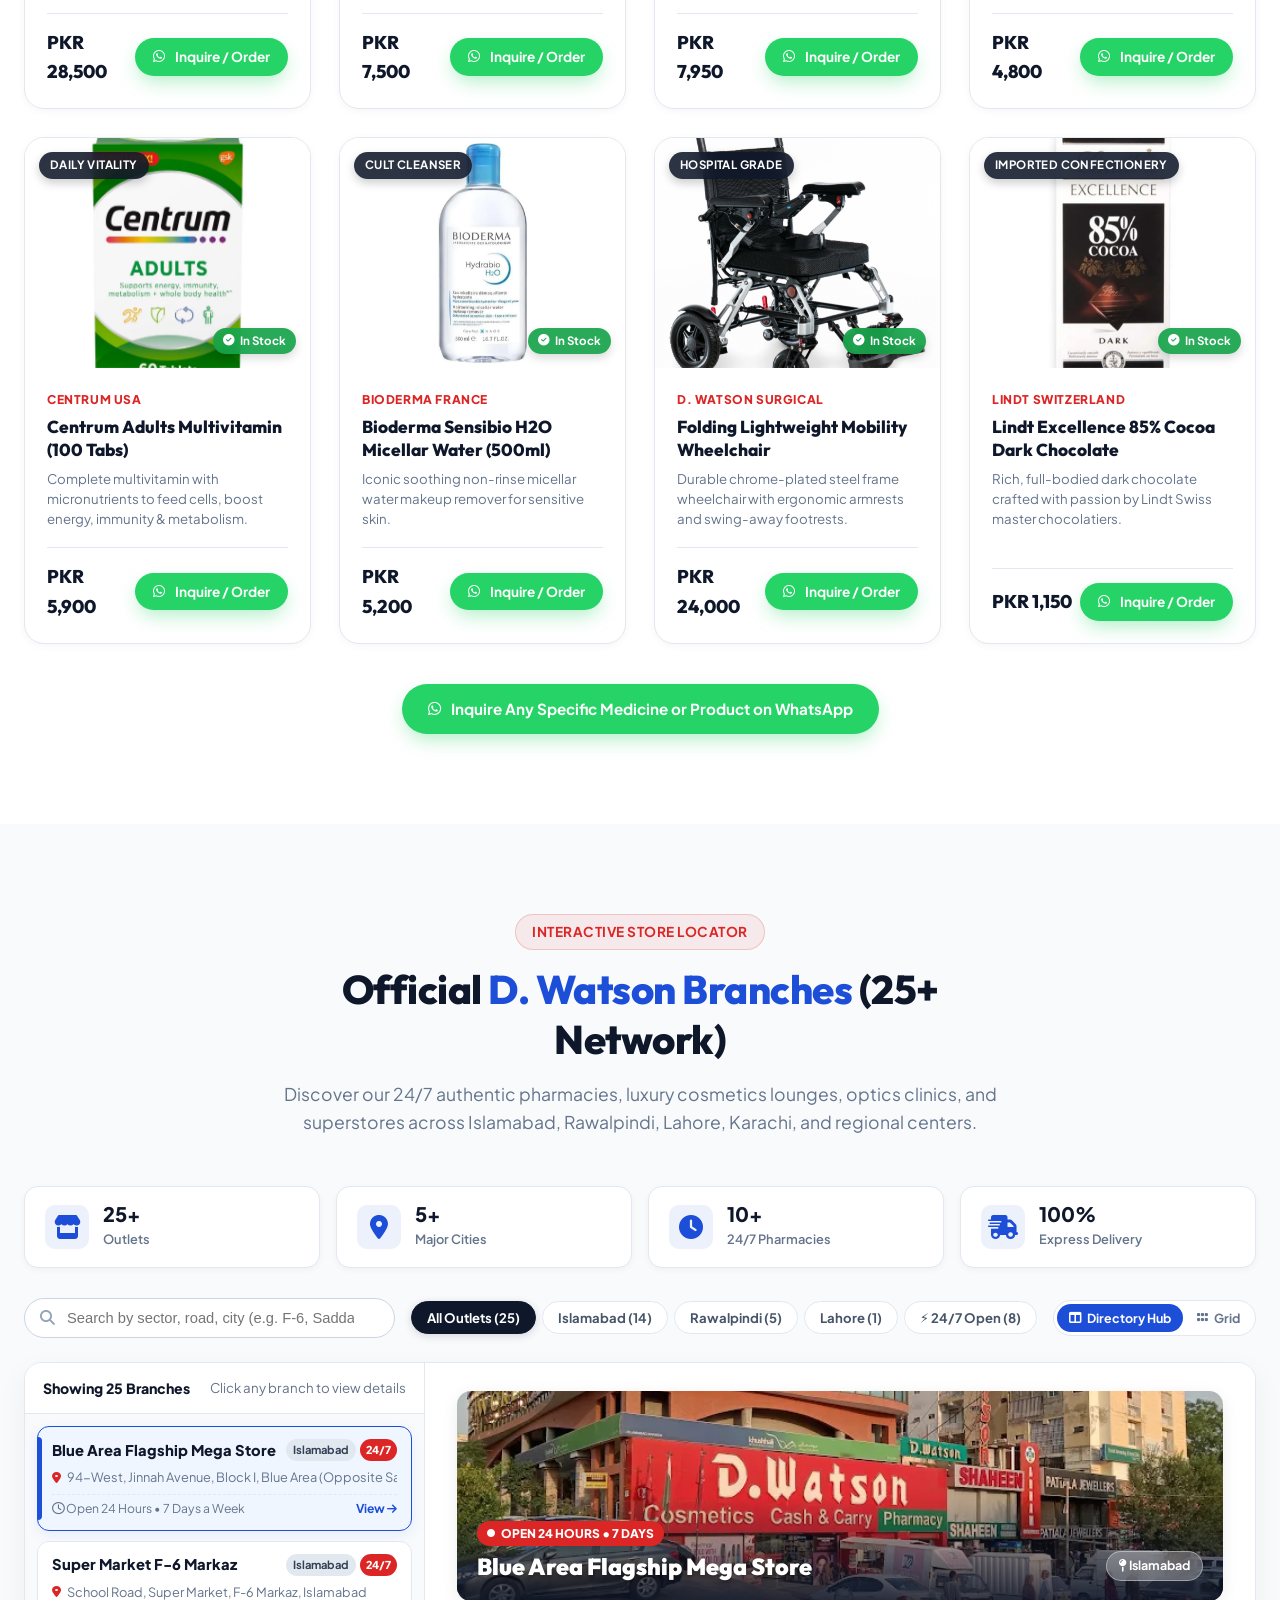
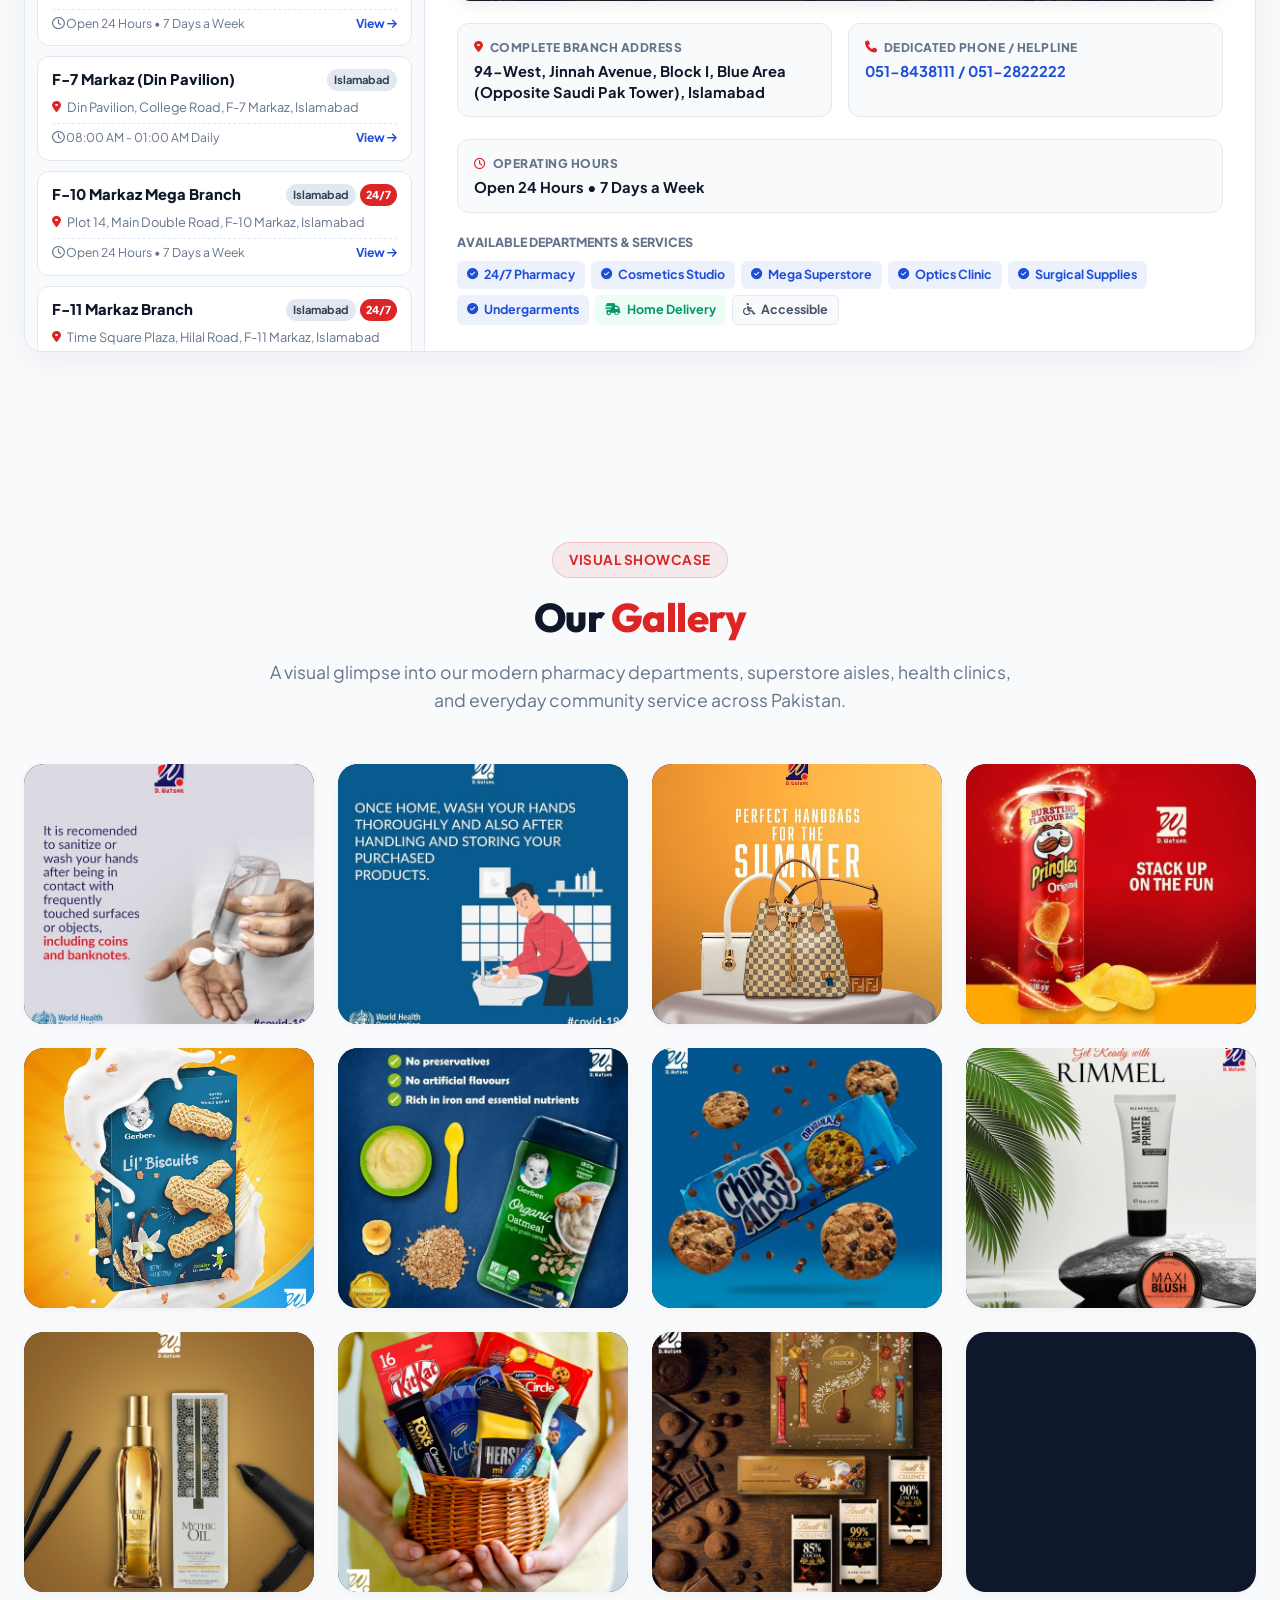
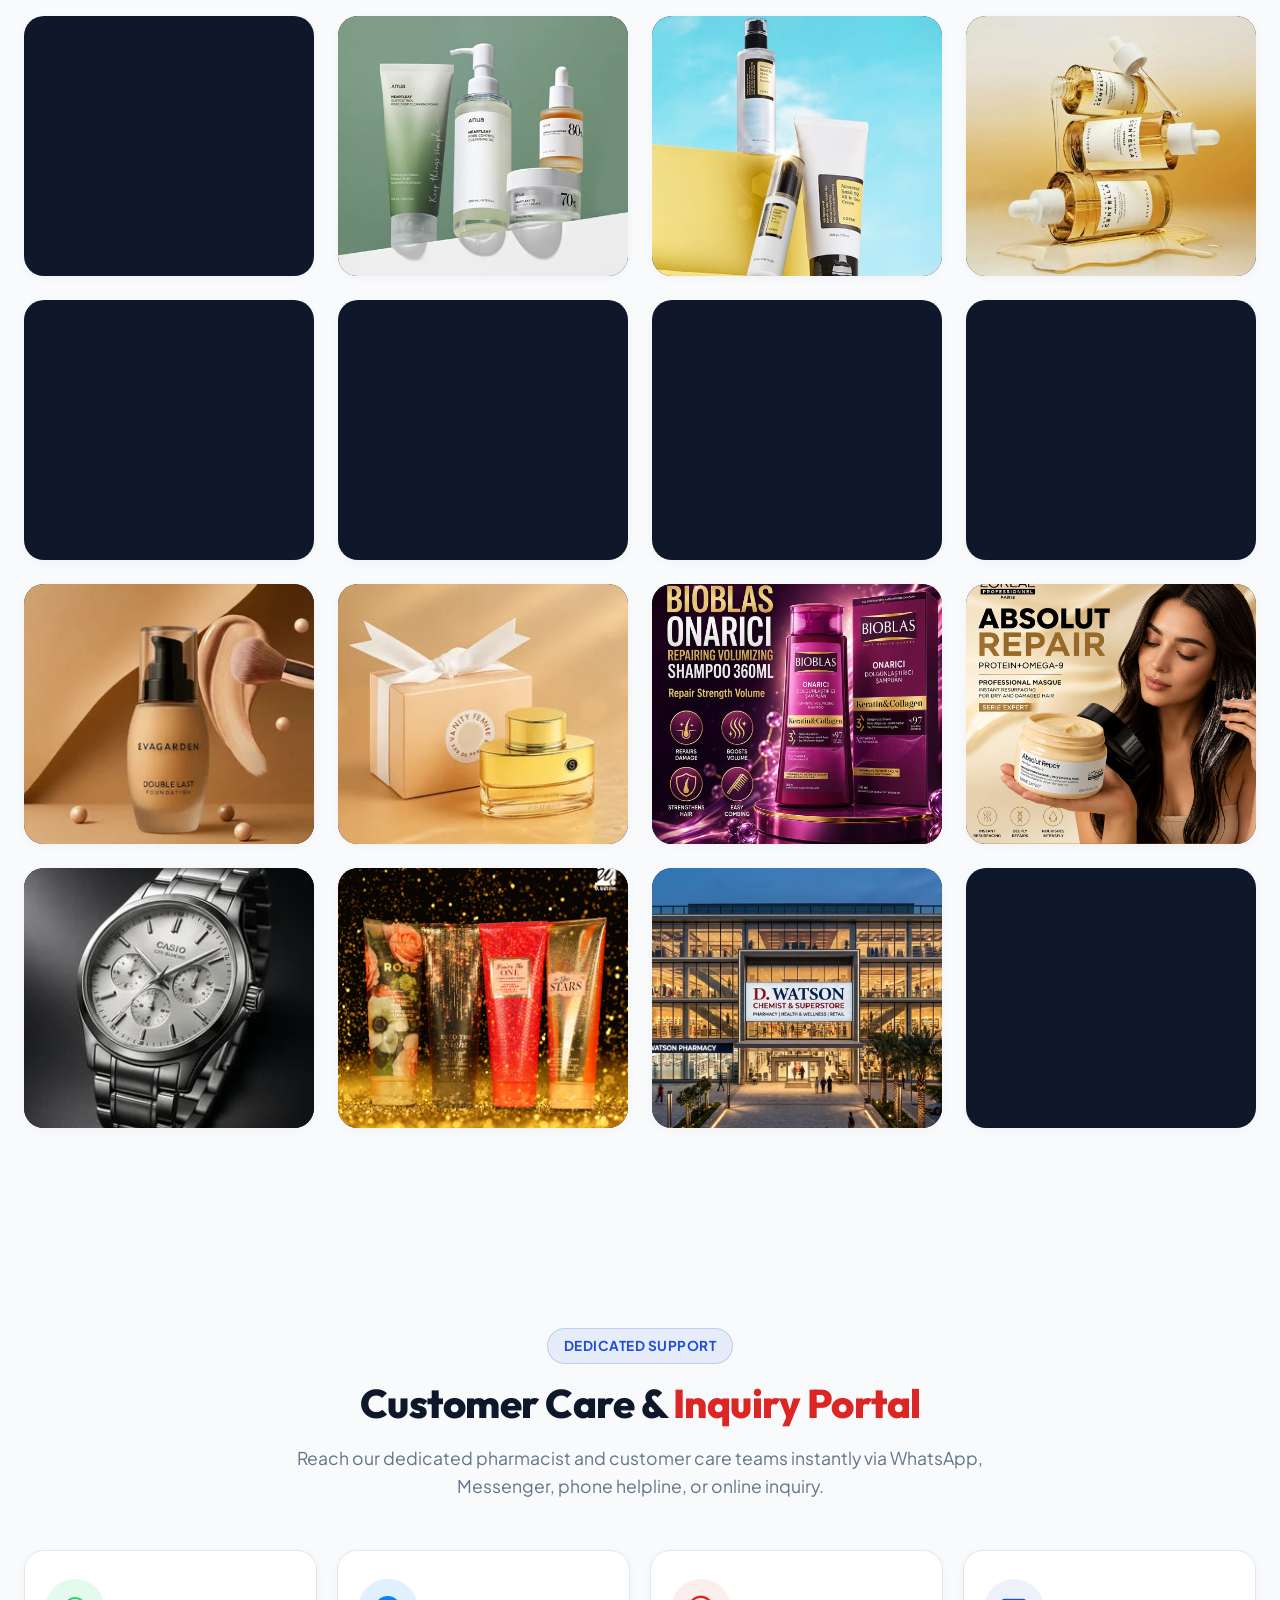
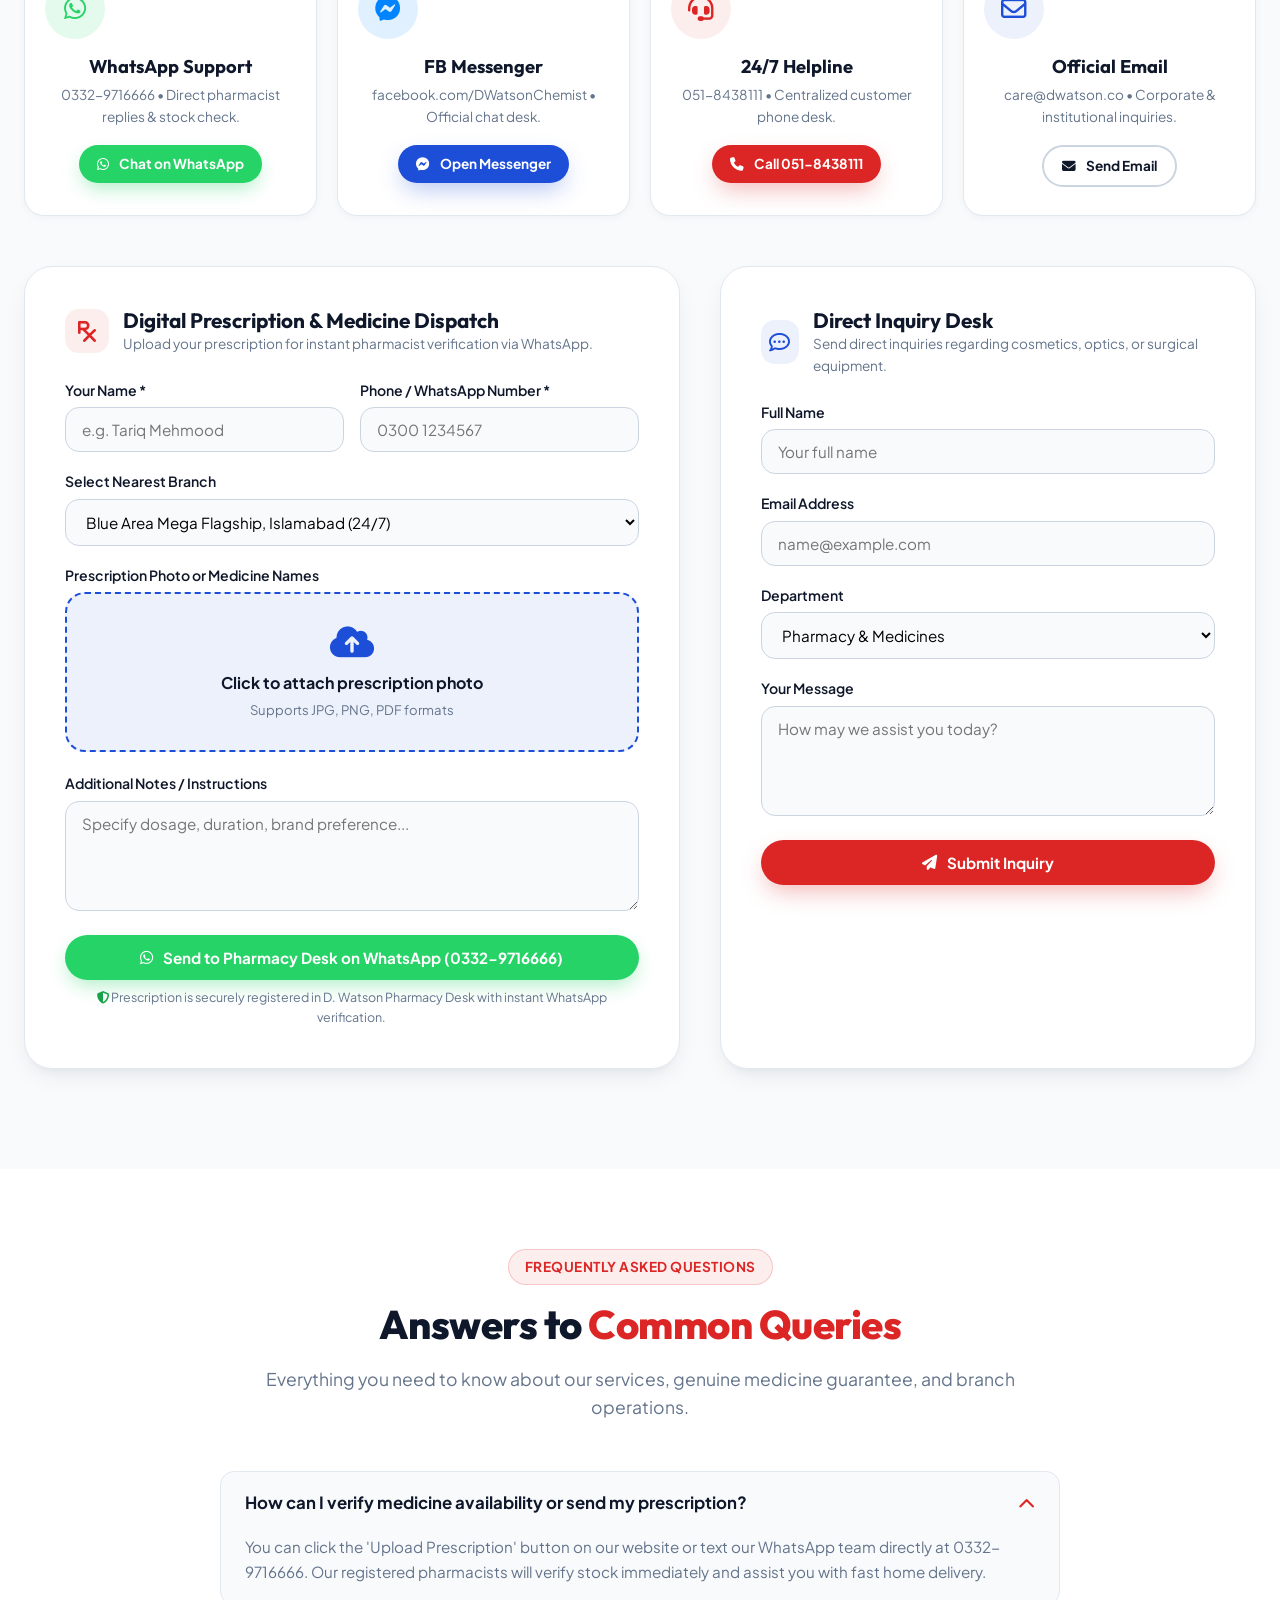
==== commit 405154be: "Update official Instagram link to https://www.instagram.com/dwatson_chemist/" ====
--- a/index.html
+++ b/index.html
@@ -825,7 +825,7 @@
           </p>
           <div class="footer-social-links">
             <a href="https://www.facebook.com/DWatsonChemist/" target="_blank" class="footer-social-btn" aria-label="Facebook"><i class="fa-brands fa-facebook-f"></i></a>
-            <a href="https://instagram.com/dwatsonchemist" target="_blank" class="footer-social-btn" aria-label="Instagram"><i class="fa-brands fa-instagram"></i></a>
+            <a href="https://www.instagram.com/dwatson_chemist/" target="_blank" class="footer-social-btn" aria-label="Instagram"><i class="fa-brands fa-instagram"></i></a>
             <a href="https://wa.me/923329716666" target="_blank" class="footer-social-btn" aria-label="WhatsApp"><i class="fa-brands fa-whatsapp"></i></a>
             <a href="https://m.me/DWatsonChemist" target="_blank" class="footer-social-btn" aria-label="Messenger"><i class="fa-brands fa-facebook-messenger"></i></a>
           </div>
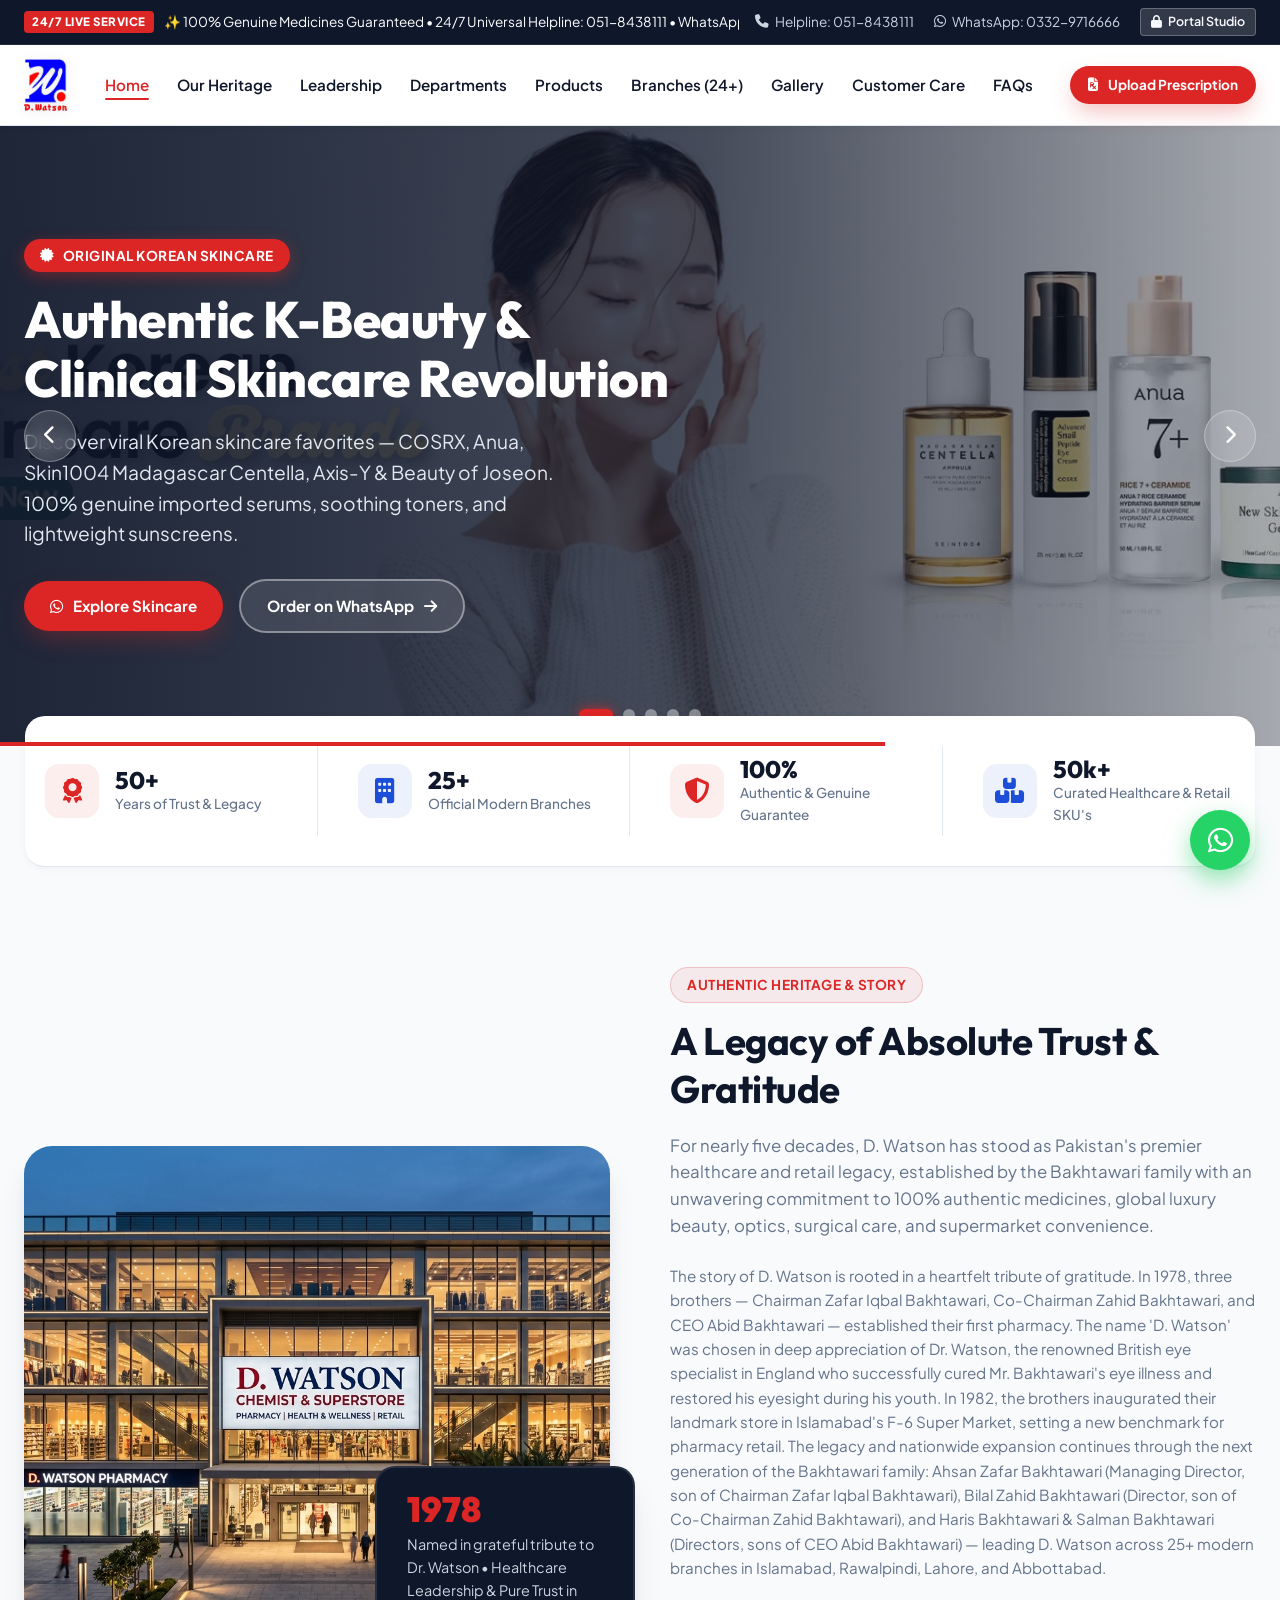
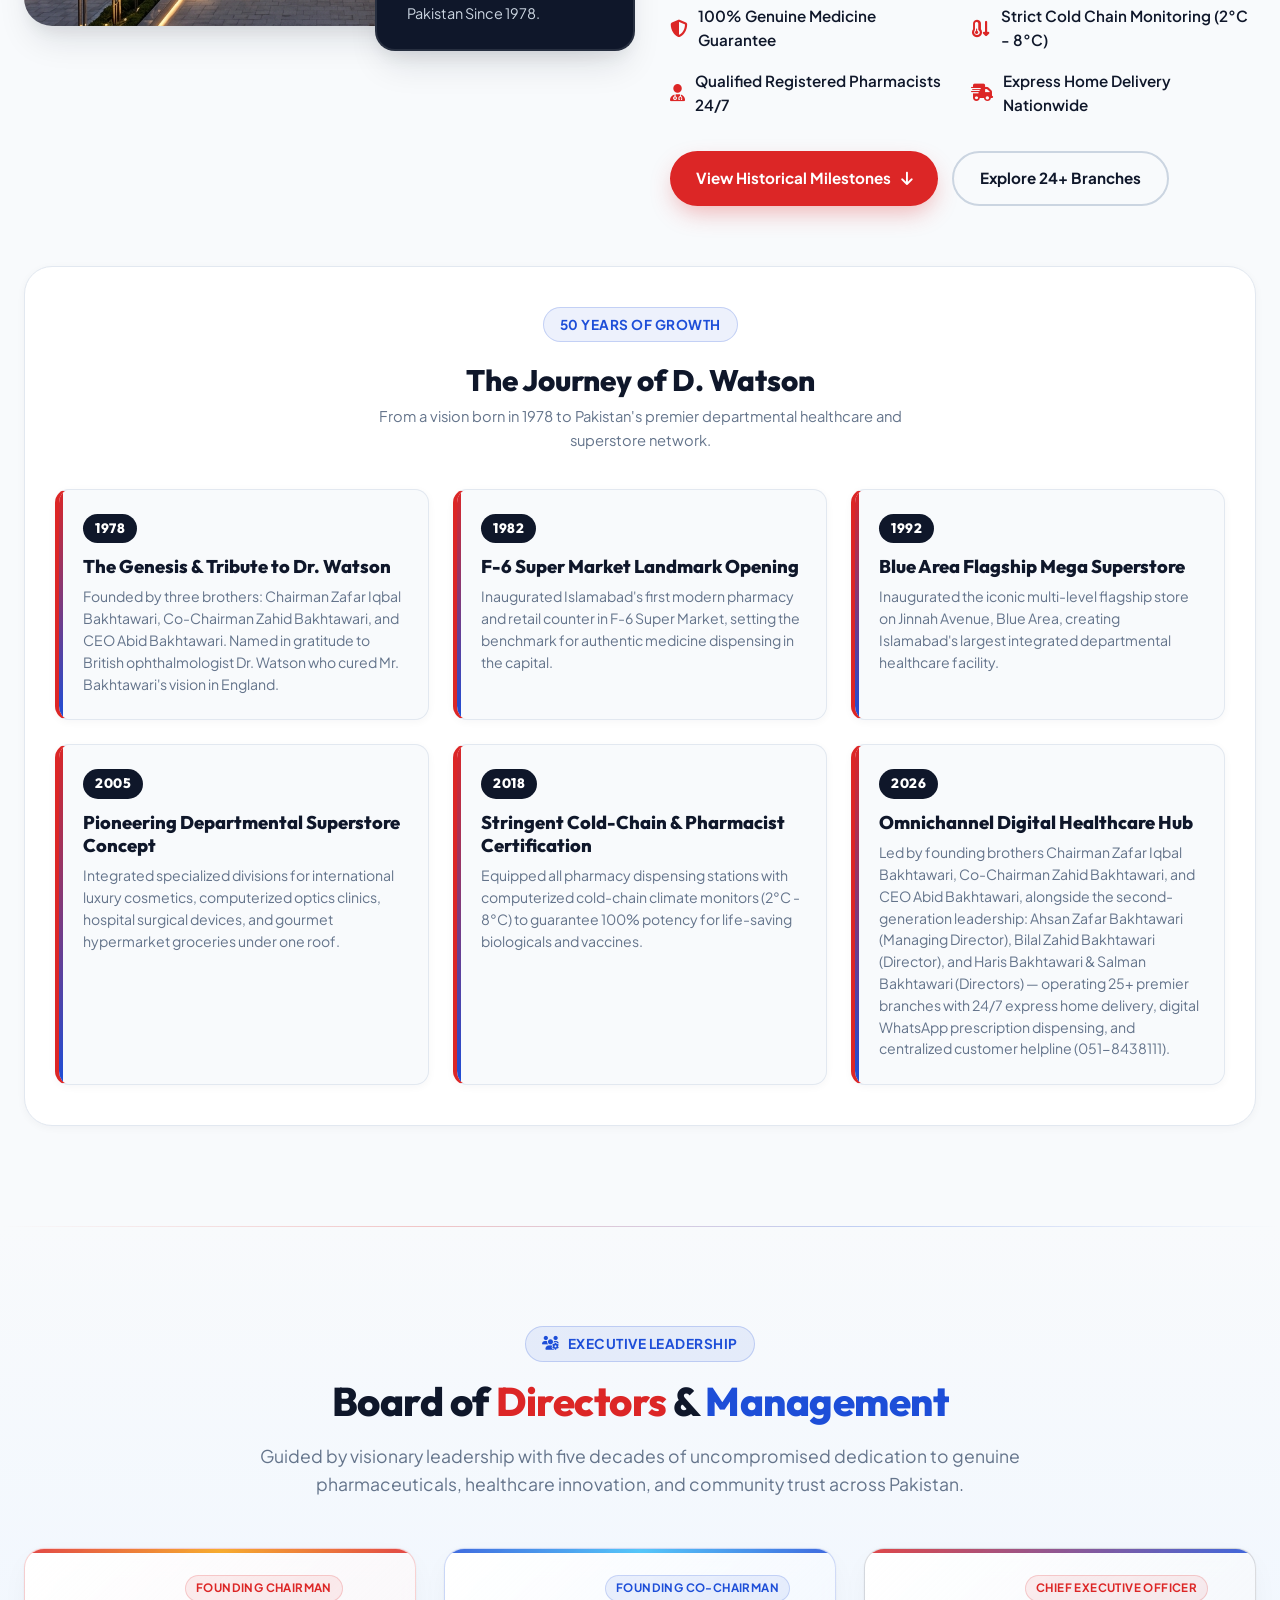
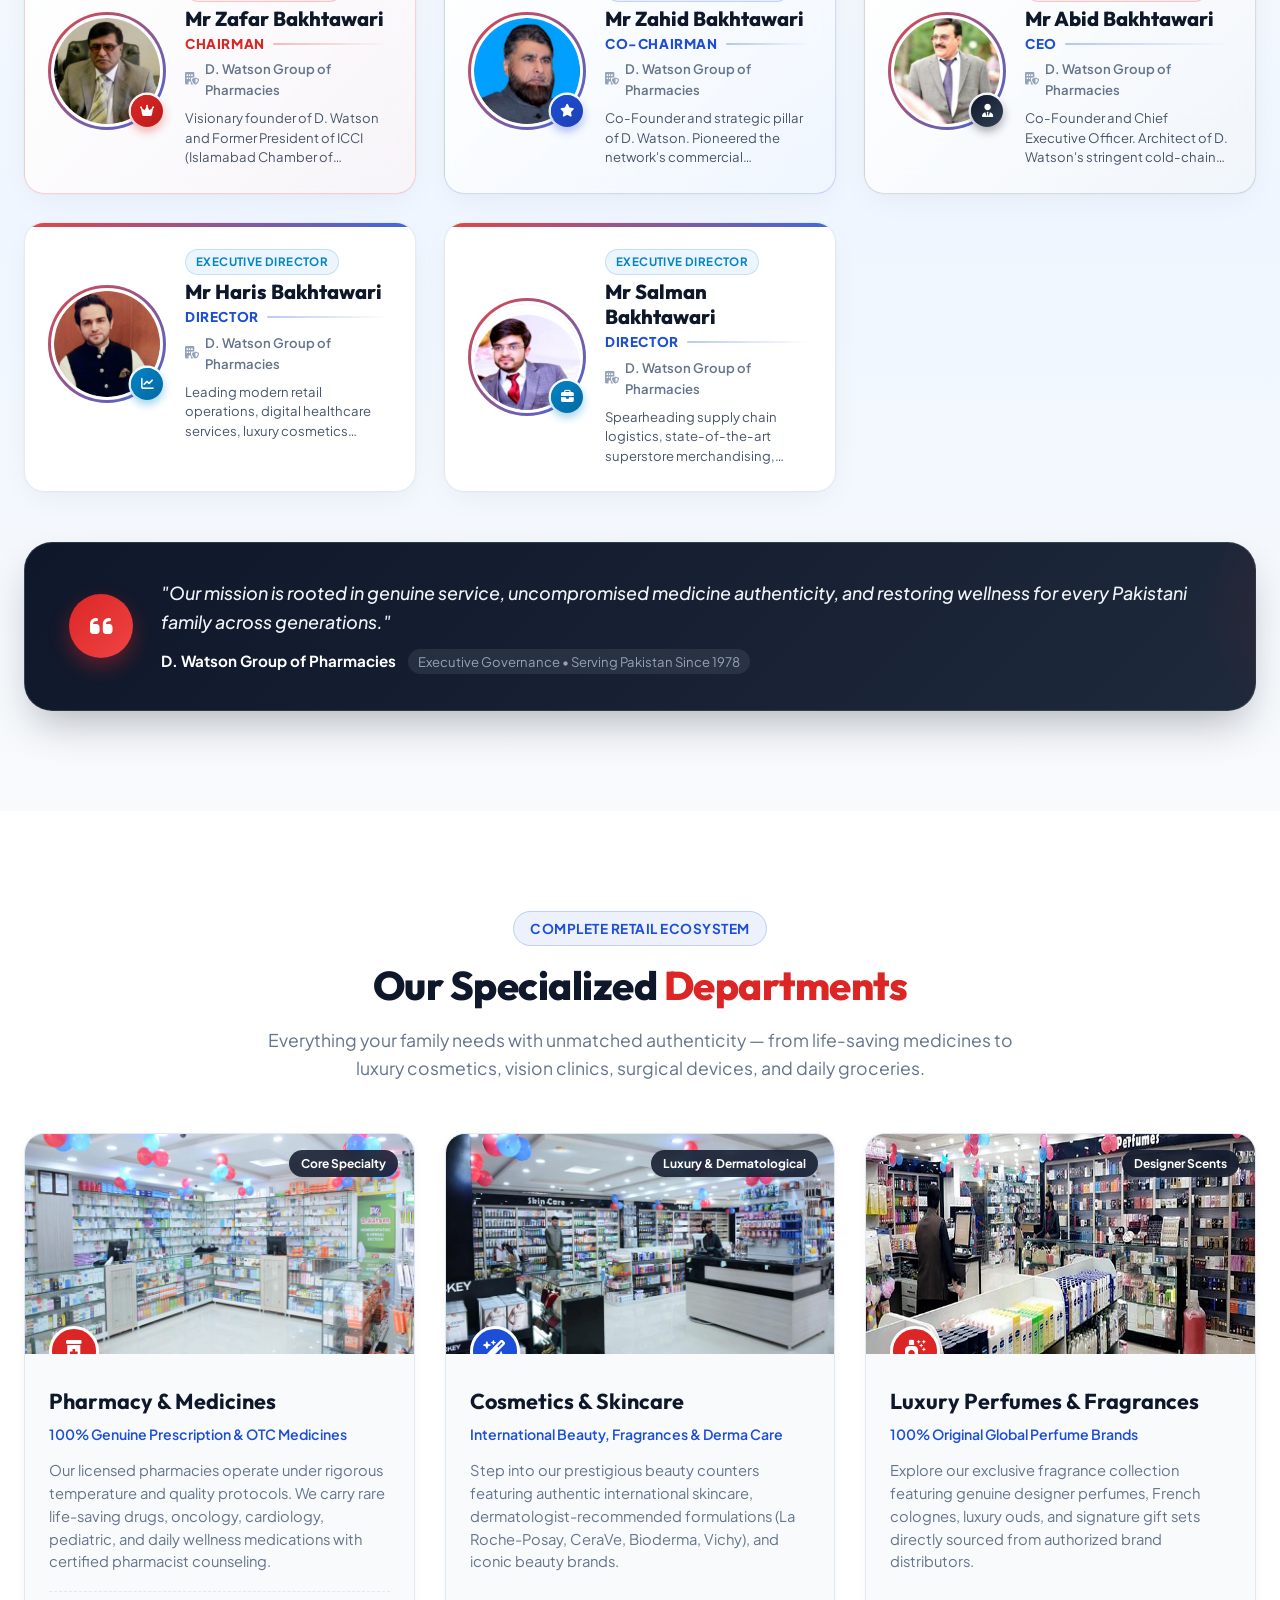
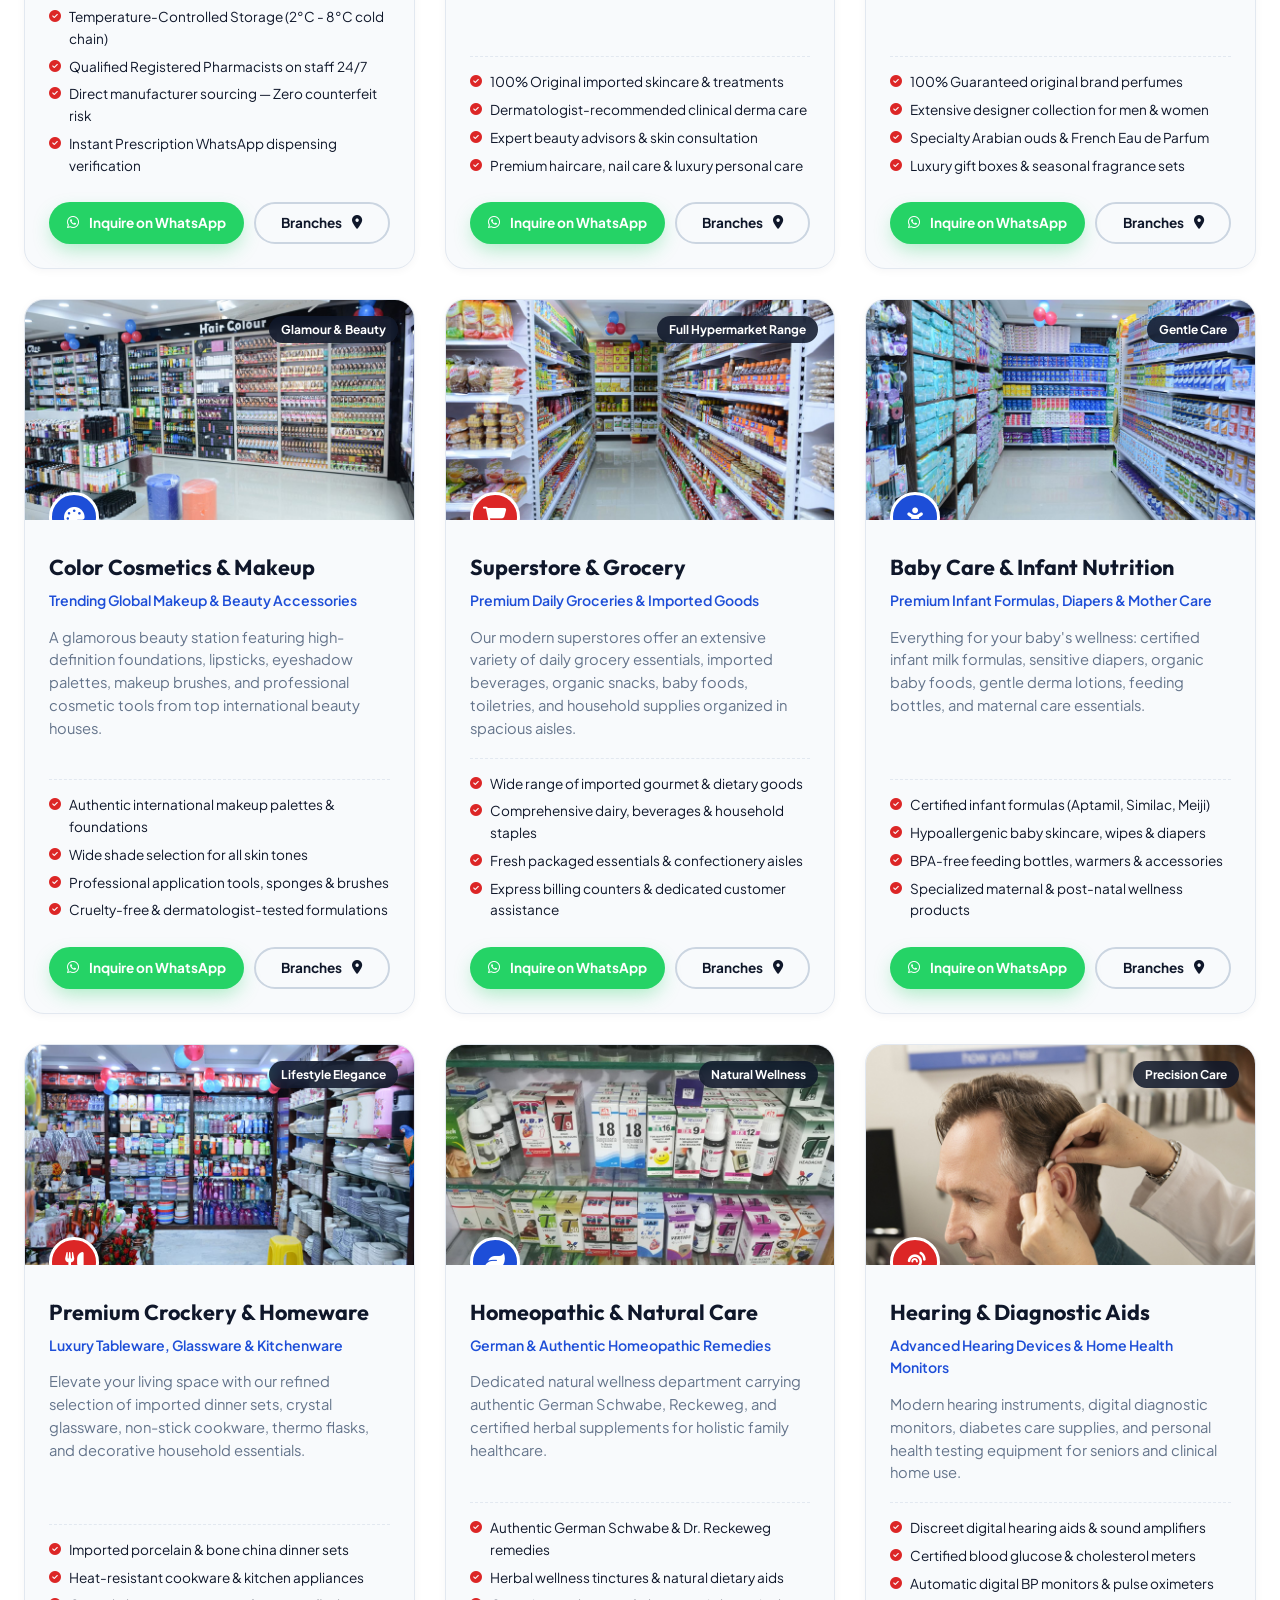
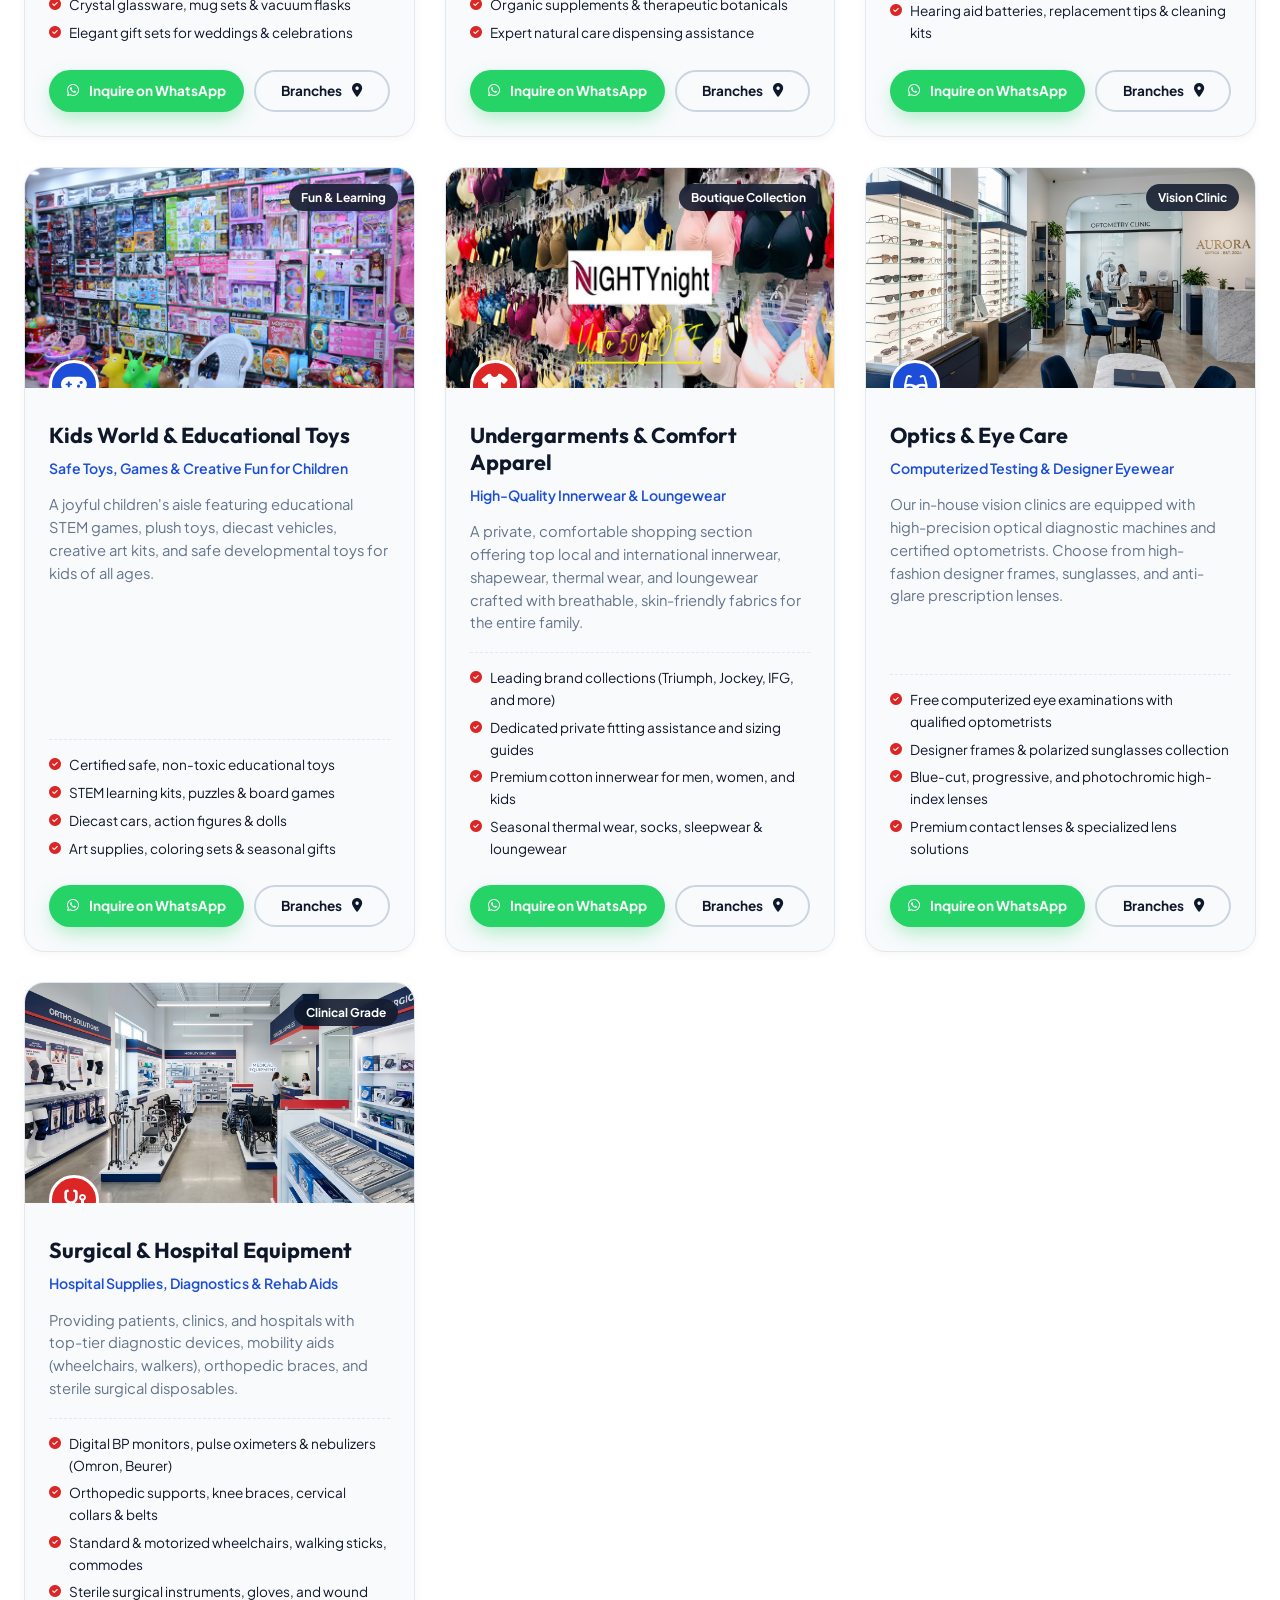
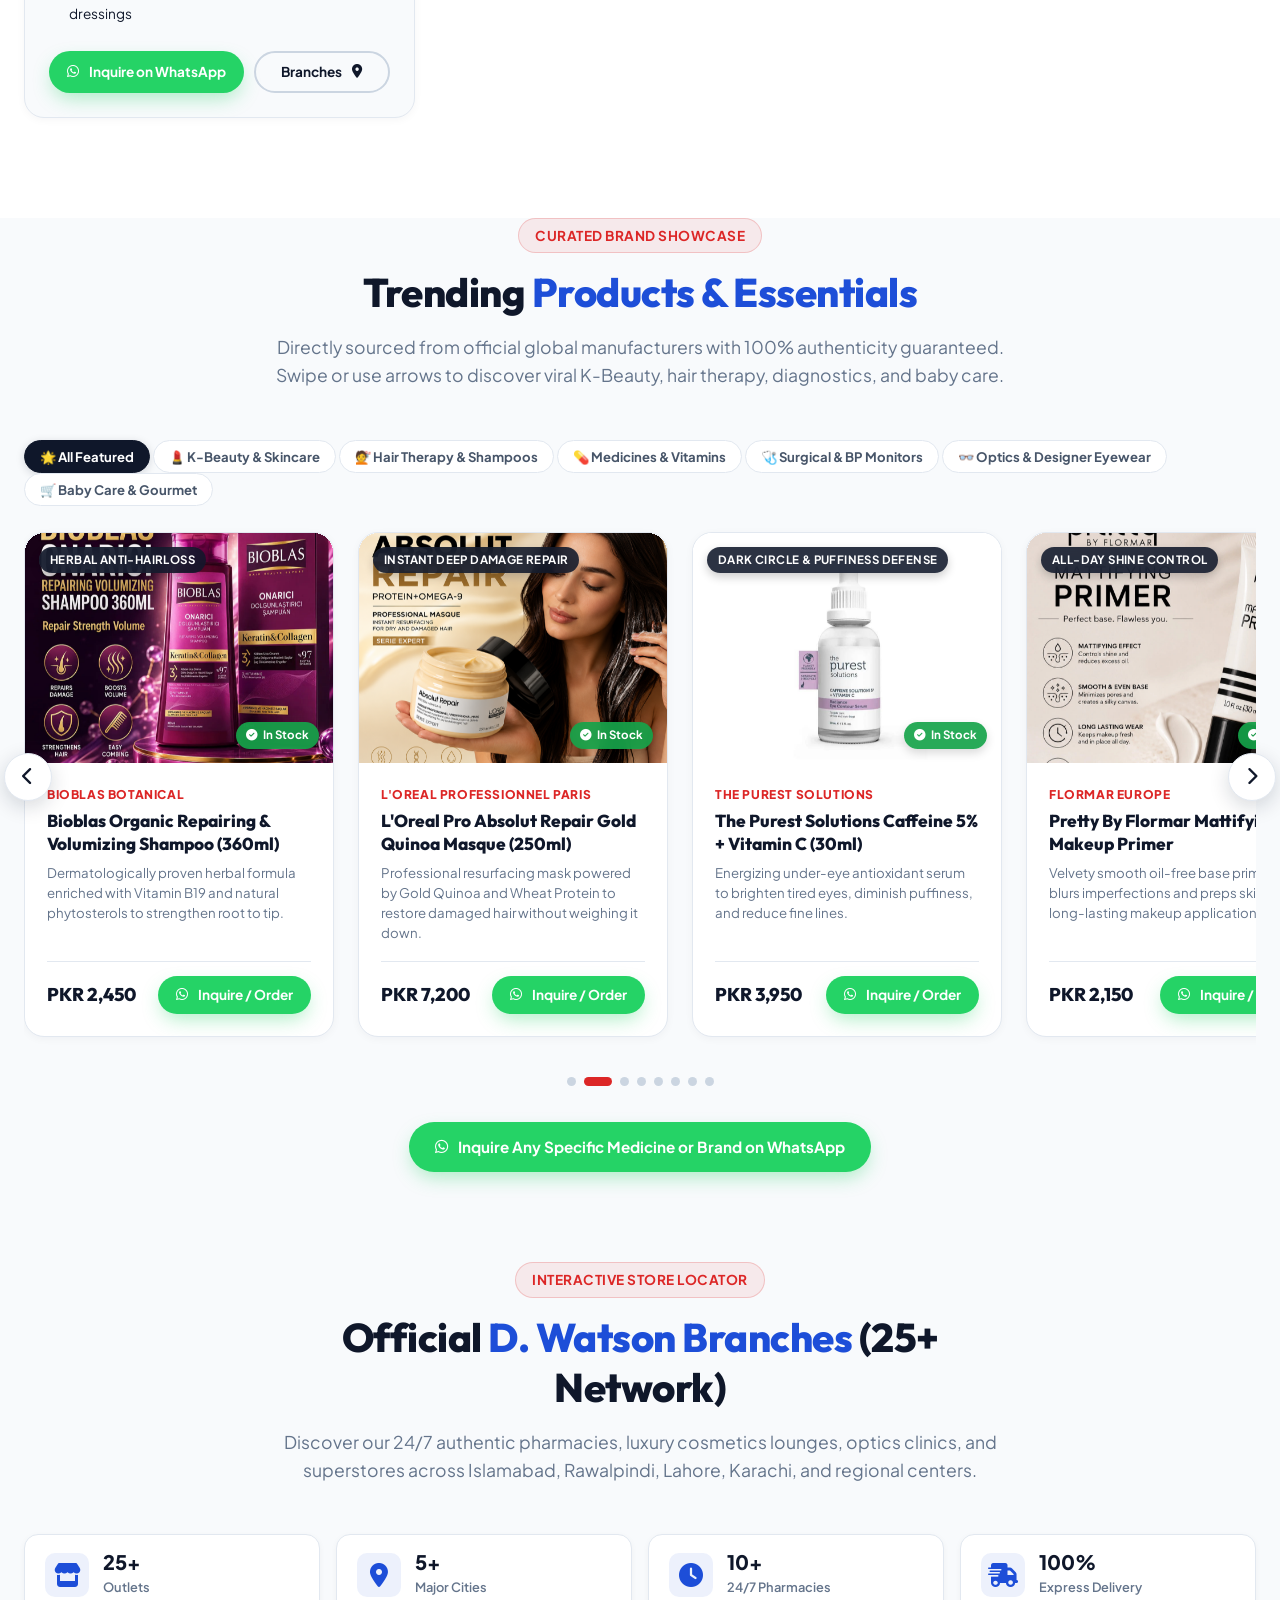
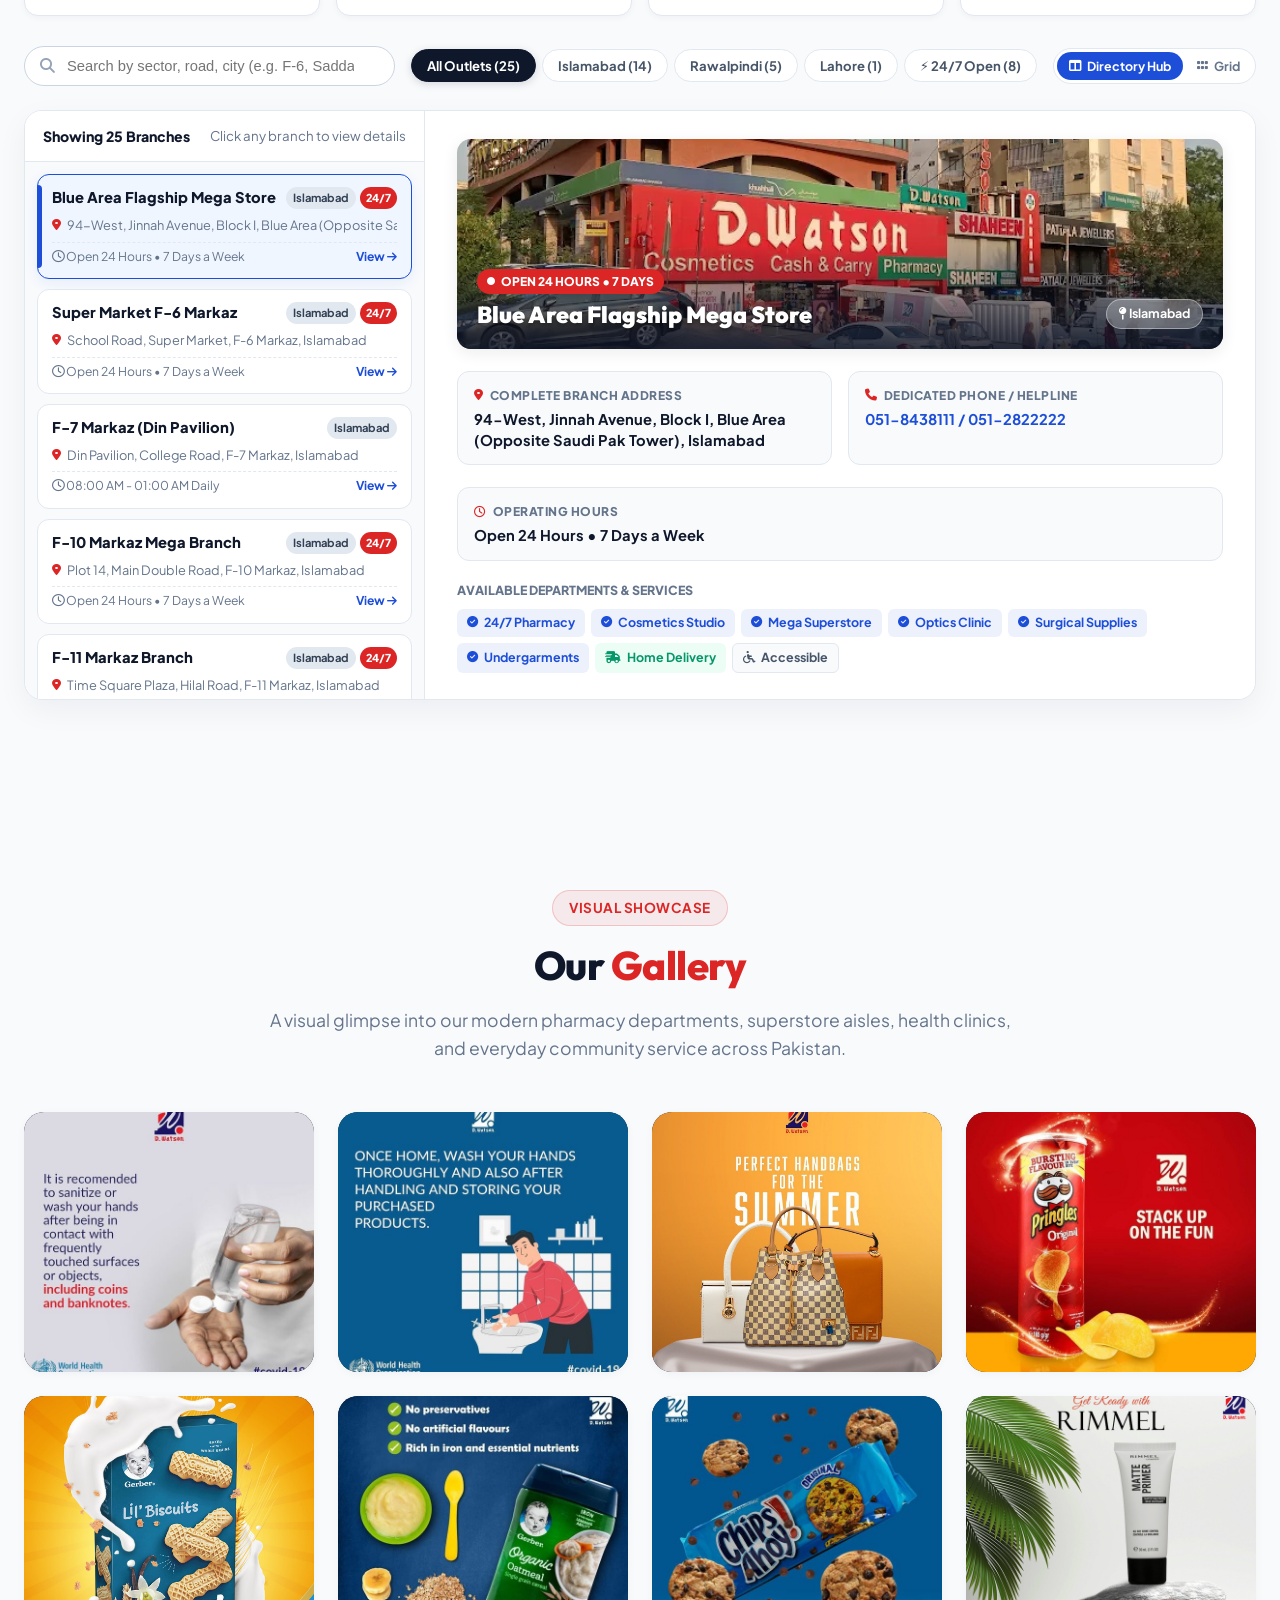
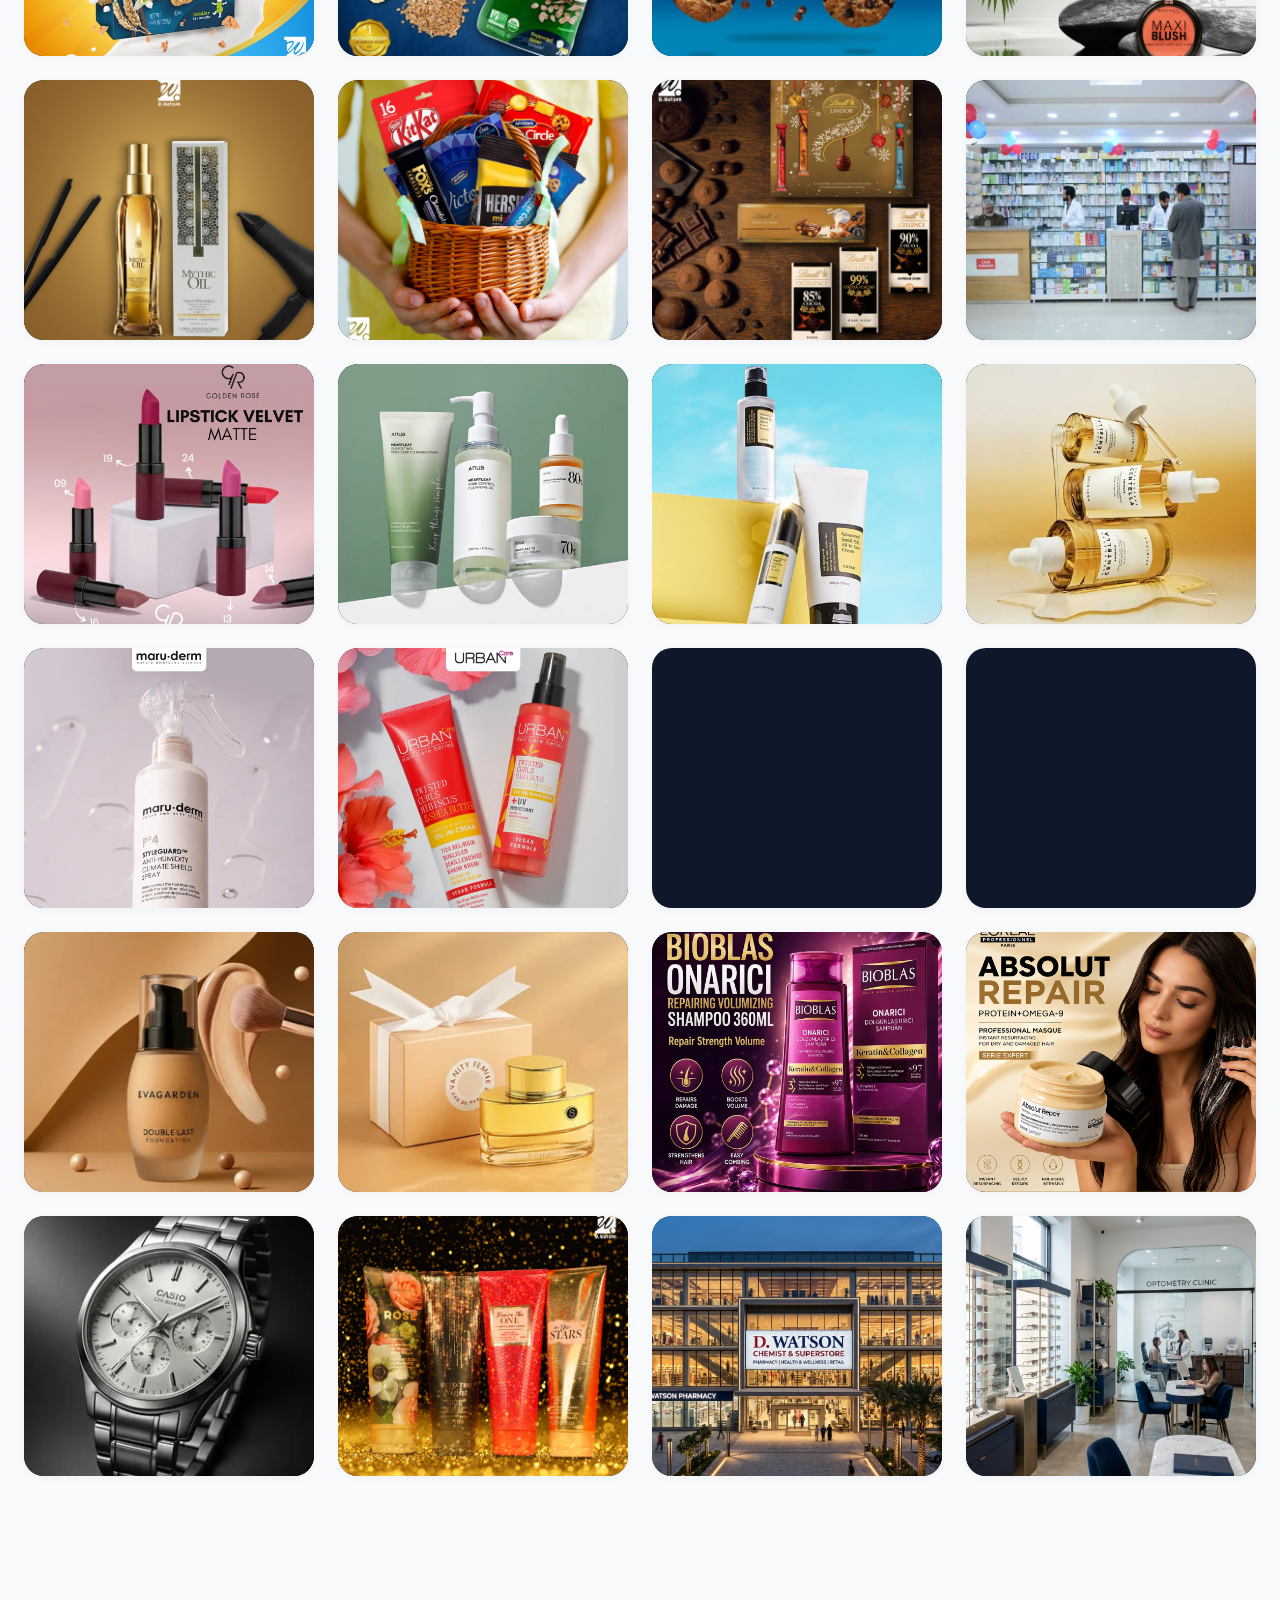
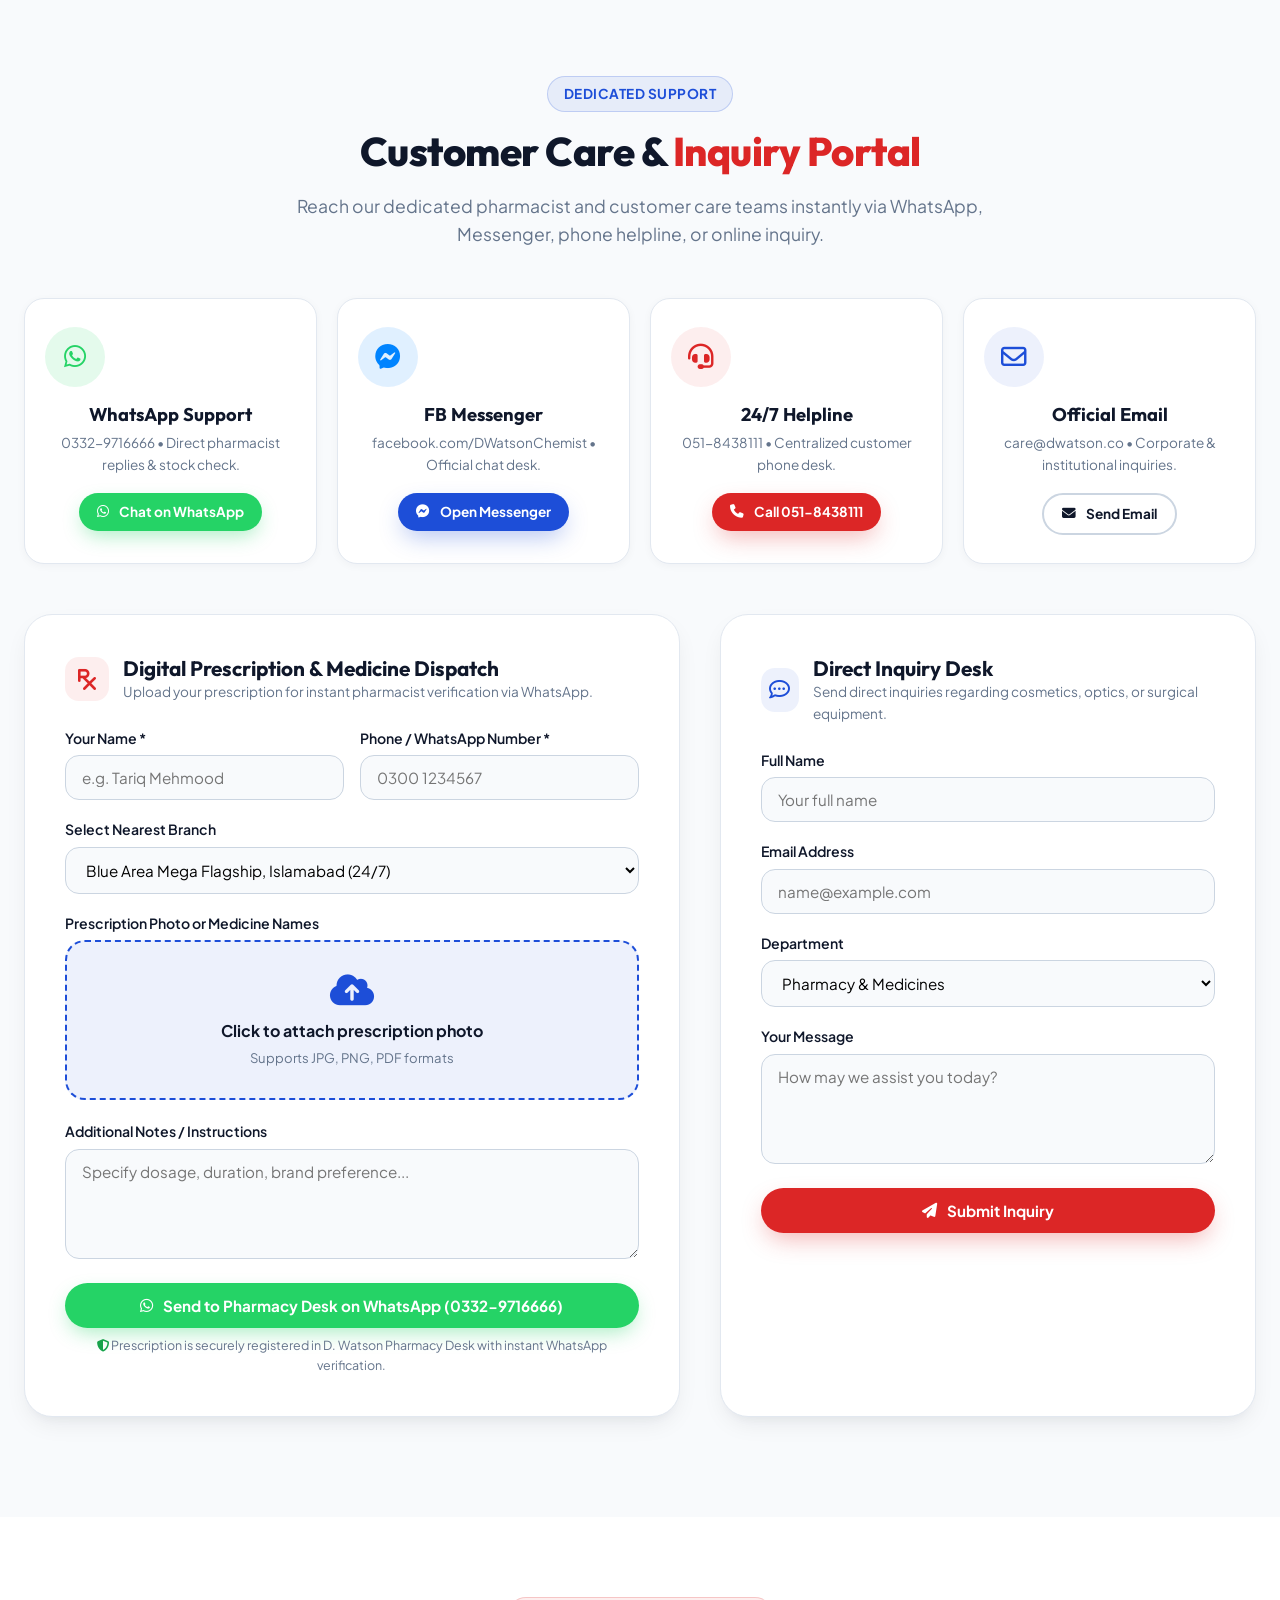
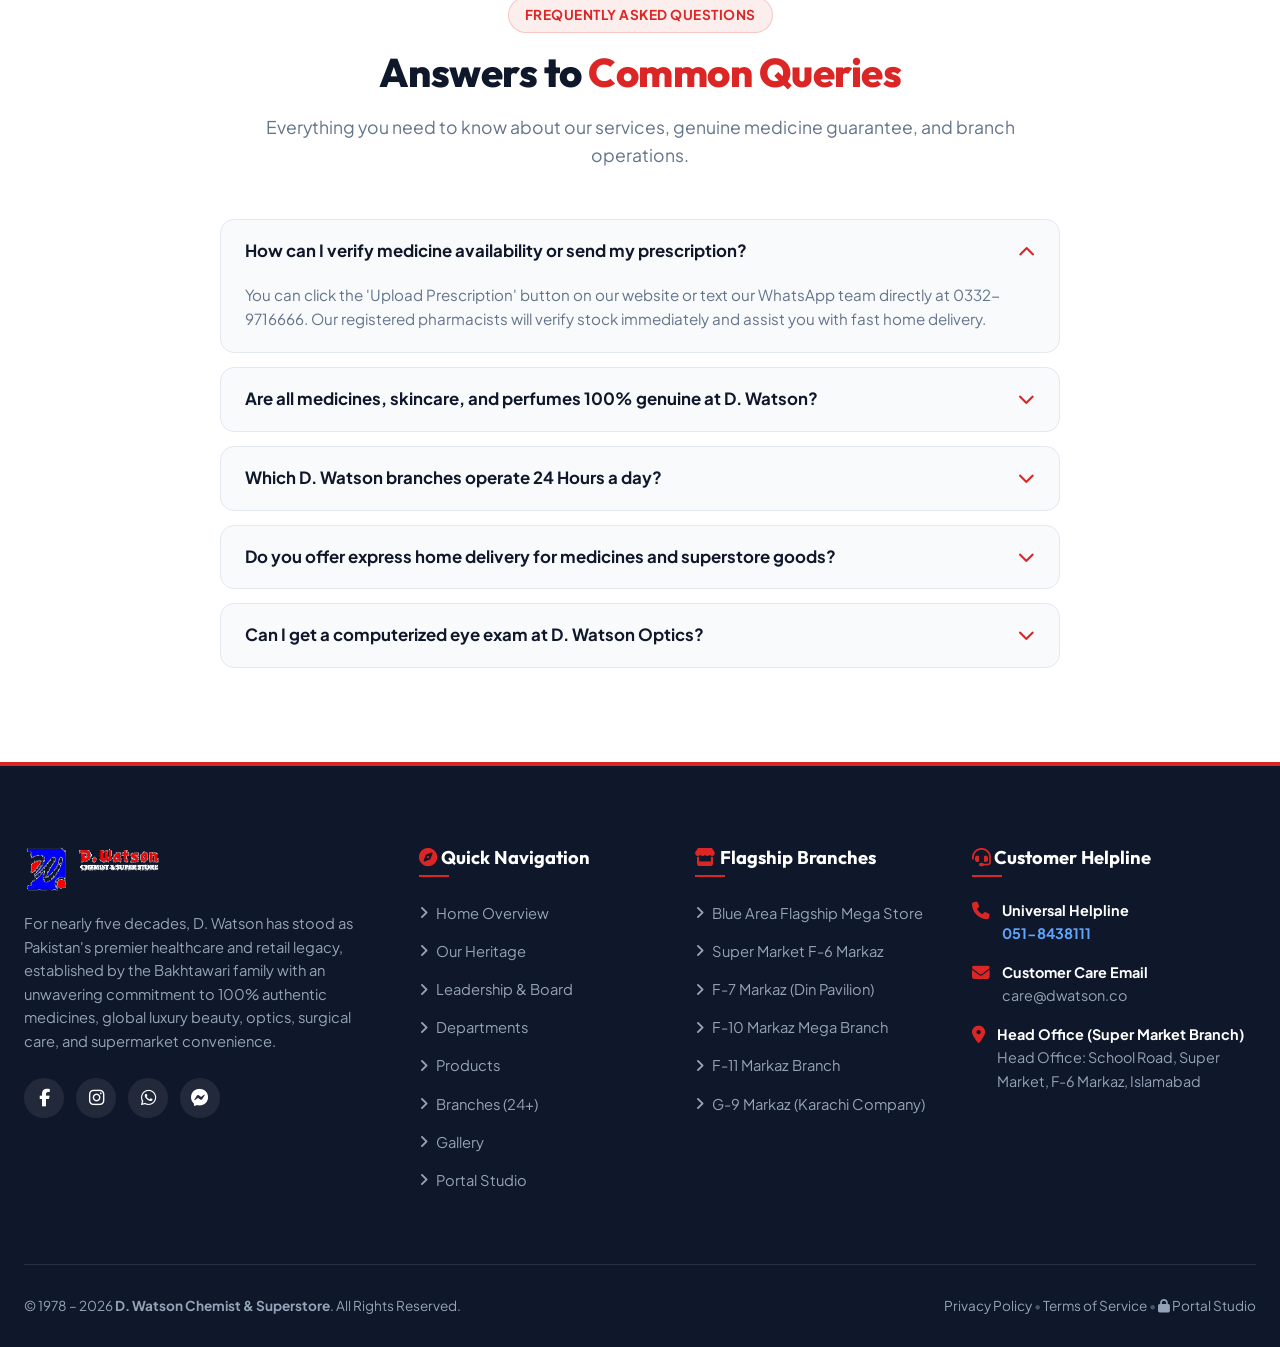
==== commit 68e169b3: "Implement responsive multi-card auto-sliding Product Carousel with K-Beauty and Shop Inside brand co" ====
--- a/index.html
+++ b/index.html
@@ -19,9 +19,9 @@
   <link rel="icon" type="image/png" href="assets/images/favicon.png">
   <link rel="shortcut icon" href="favicon.ico">
 
-  <!-- Stylesheets (v3.5 - High-Res Slider Banners & Master-Detail Branch Locator) -->
-  <link rel="stylesheet" href="css/style.css?v=3.5">
-  <link rel="stylesheet" href="css/responsive.css?v=3.5">
+  <!-- Stylesheets (v4.0 - Auto-Sliding Responsive Product Showcase) -->
+  <link rel="stylesheet" href="css/style.css?v=4.0">
+  <link rel="stylesheet" href="css/responsive.css?v=4.0">
 </head>
 <body>
 
@@ -353,30 +353,45 @@
     </div>
   </section>
 
-  <!-- ================= FEATURED PRODUCTS CATALOG SECTION ================= -->
-  <section class="products-section" id="products" style="padding: 90px 0; background: #FFFFFF;">
+  <!-- ================= FEATURED PRODUCTS SLIDER SECTION ================= -->
+  <section class="products-section" id="products">
     <div class="container">
       <div class="section-header">
-        <span class="section-tag">Curated Brand Catalog</span>
-        <h2 class="section-title">Featured <span class="highlight-blue">Products &amp; Healthcare</span> Essentials</h2>
+        <span class="section-tag">Curated Brand Showcase</span>
+        <h2 class="section-title">Trending <span class="highlight-blue">Products &amp; Essentials</span></h2>
         <p class="section-subtitle">
-          Directly sourced from official global manufacturers with 100% genuine authenticity guaranteed. Click to inquire or order instantly via WhatsApp.
+          Directly sourced from official global manufacturers with 100% authenticity guaranteed. Swipe or use arrows to discover viral K-Beauty, hair therapy, diagnostics, and baby care.
         </p>
       </div>
 
       <!-- Product Category Filters -->
-      <div class="product-filter-bar" id="productFilters" style="display: flex; gap: 10px; justify-content: center; flex-wrap: wrap; margin-bottom: 36px;">
-        <!-- Populated via main.js -->
-      </div>
-
-      <!-- Products Grid -->
-      <div class="products-grid" id="productsGrid">
-        <!-- Populated via main.js -->
-      </div>
-
-      <div style="text-align: center; margin-top: 40px;">
+      <div class="product-filter-bar" id="productFilters">
+        <!-- Populated dynamically via main.js -->
+      </div>
+
+      <!-- Interactive Multi-Card Product Carousel -->
+      <div class="products-carousel-container">
+        <button class="prod-carousel-btn prev" id="prodPrevBtn" onclick="slideProducts(-1)" aria-label="Previous Products" title="Previous">
+          <i class="fa-solid fa-chevron-left"></i>
+        </button>
+
+        <div class="products-carousel-track" id="productsGrid">
+          <!-- Populated dynamically via main.js -->
+        </div>
+
+        <button class="prod-carousel-btn next" id="prodNextBtn" onclick="slideProducts(1)" aria-label="Next Products" title="Next">
+          <i class="fa-solid fa-chevron-right"></i>
+        </button>
+      </div>
+
+      <!-- Carousel Pagination Indicators -->
+      <div class="prod-carousel-dots" id="productCarouselDots">
+        <!-- Rendered dynamically via main.js -->
+      </div>
+
+      <div style="text-align: center; margin-top: 36px;">
         <a href="https://wa.me/923329716666?text=Hi%20D.Watson,%20I%20am%20looking%20for%20a%20specific%20product%20availability." target="_blank" class="btn btn-whatsapp">
-          <i class="fa-brands fa-whatsapp"></i> Inquire Any Specific Medicine or Product on WhatsApp
+          <i class="fa-brands fa-whatsapp"></i> Inquire Any Specific Medicine or Brand on WhatsApp
         </a>
       </div>
     </div>
@@ -940,8 +955,8 @@
     </a>
   </nav>
 
-  <!-- Scripts (v3.5) -->
-  <script src="js/data.js?v=3.5"></script>
-  <script src="js/main.js?v=3.5"></script>
+  <!-- Scripts (v4.0) -->
+  <script src="js/data.js?v=4.0"></script>
+  <script src="js/main.js?v=4.0"></script>
 </body>
 </html>
--- a/css/style.css
+++ b/css/style.css
@@ -2775,15 +2775,94 @@
 }
 
 /* ==========================================================================
-   Featured Products Showcase Styles & Hover Zoom Filter
+   Featured Products Sliding Showcase & Interactive Carousel
    ========================================================================== */
-.products-grid {
-  display: grid;
-  grid-template-columns: repeat(auto-fill, minmax(280px, 1fr));
-  gap: 28px;
+.products-carousel-container {
+  position: relative;
+  display: flex;
+  align-items: center;
+  margin-top: 10px;
+}
+
+.products-carousel-track {
+  display: flex;
+  gap: 24px;
+  overflow-x: auto;
+  scroll-behavior: smooth;
+  scroll-snap-type: x mandatory;
+  padding: 16px 8px 24px;
+  -webkit-overflow-scrolling: touch;
+  scrollbar-width: none;
+  width: 100%;
+}
+
+.products-carousel-track::-webkit-scrollbar {
+  display: none;
+}
+
+.prod-carousel-btn {
+  position: absolute;
+  top: 48%;
+  transform: translateY(-50%);
+  width: 48px;
+  height: 48px;
+  border-radius: 50%;
+  background: white;
+  color: var(--dw-navy);
+  border: 1px solid #E2E8F0;
+  box-shadow: 0 6px 20px rgba(15, 23, 42, 0.16);
+  display: flex;
+  align-items: center;
+  justify-content: center;
+  font-size: 1.15rem;
+  cursor: pointer;
+  z-index: 10;
+  transition: all 0.25s cubic-bezier(0.16, 1, 0.3, 1);
+}
+
+.prod-carousel-btn:hover {
+  background: var(--dw-red);
+  color: white;
+  border-color: var(--dw-red);
+  transform: translateY(-50%) scale(1.1);
+  box-shadow: 0 8px 24px rgba(220, 38, 38, 0.35);
+}
+
+.prod-carousel-btn.prev {
+  left: -20px;
+}
+
+.prod-carousel-btn.next {
+  right: -20px;
+}
+
+.prod-carousel-dots {
+  display: flex;
+  justify-content: center;
+  align-items: center;
+  gap: 8px;
+  margin-top: 16px;
+}
+
+.prod-dot {
+  width: 9px;
+  height: 9px;
+  border-radius: 50%;
+  background: #CBD5E1;
+  cursor: pointer;
+  transition: all 0.3s cubic-bezier(0.16, 1, 0.3, 1);
+}
+
+.prod-dot.active {
+  width: 28px;
+  border-radius: 9999px;
+  background: var(--dw-red);
 }
 
 .product-card {
+  flex: 0 0 310px;
+  max-width: 310px;
+  scroll-snap-align: start;
   background: var(--bg-surface);
   border-radius: var(--radius-lg);
   border: 1px solid var(--border-subtle);
@@ -2793,6 +2872,60 @@
   display: flex;
   flex-direction: column;
   position: relative;
+  user-select: none;
+}
+
+@media (max-width: 992px) {
+  .product-card {
+    flex: 0 0 280px;
+    max-width: 280px;
+  }
+  .prod-carousel-btn.prev {
+    left: -12px;
+  }
+  .prod-carousel-btn.next {
+    right: -12px;
+  }
+}
+
+@media (max-width: 768px) {
+  .products-carousel-track {
+    gap: 16px;
+    padding: 12px 4px 18px;
+  }
+  .product-card {
+    flex: 0 0 260px;
+    max-width: 260px;
+  }
+  .prod-carousel-btn {
+    width: 40px;
+    height: 40px;
+    font-size: 1rem;
+    background: rgba(255, 255, 255, 0.92);
+    backdrop-filter: blur(8px);
+  }
+  .prod-carousel-btn.prev {
+    left: -6px;
+  }
+  .prod-carousel-btn.next {
+    right: -6px;
+  }
+}
+
+@media (max-width: 480px) {
+  .product-card {
+    flex: 0 0 240px;
+    max-width: 240px;
+  }
+  .product-img-wrap {
+    height: 200px;
+  }
+  .product-body {
+    padding: 16px;
+  }
+  .product-title {
+    font-size: 0.96rem;
+  }
 }
 
 .product-card:hover {
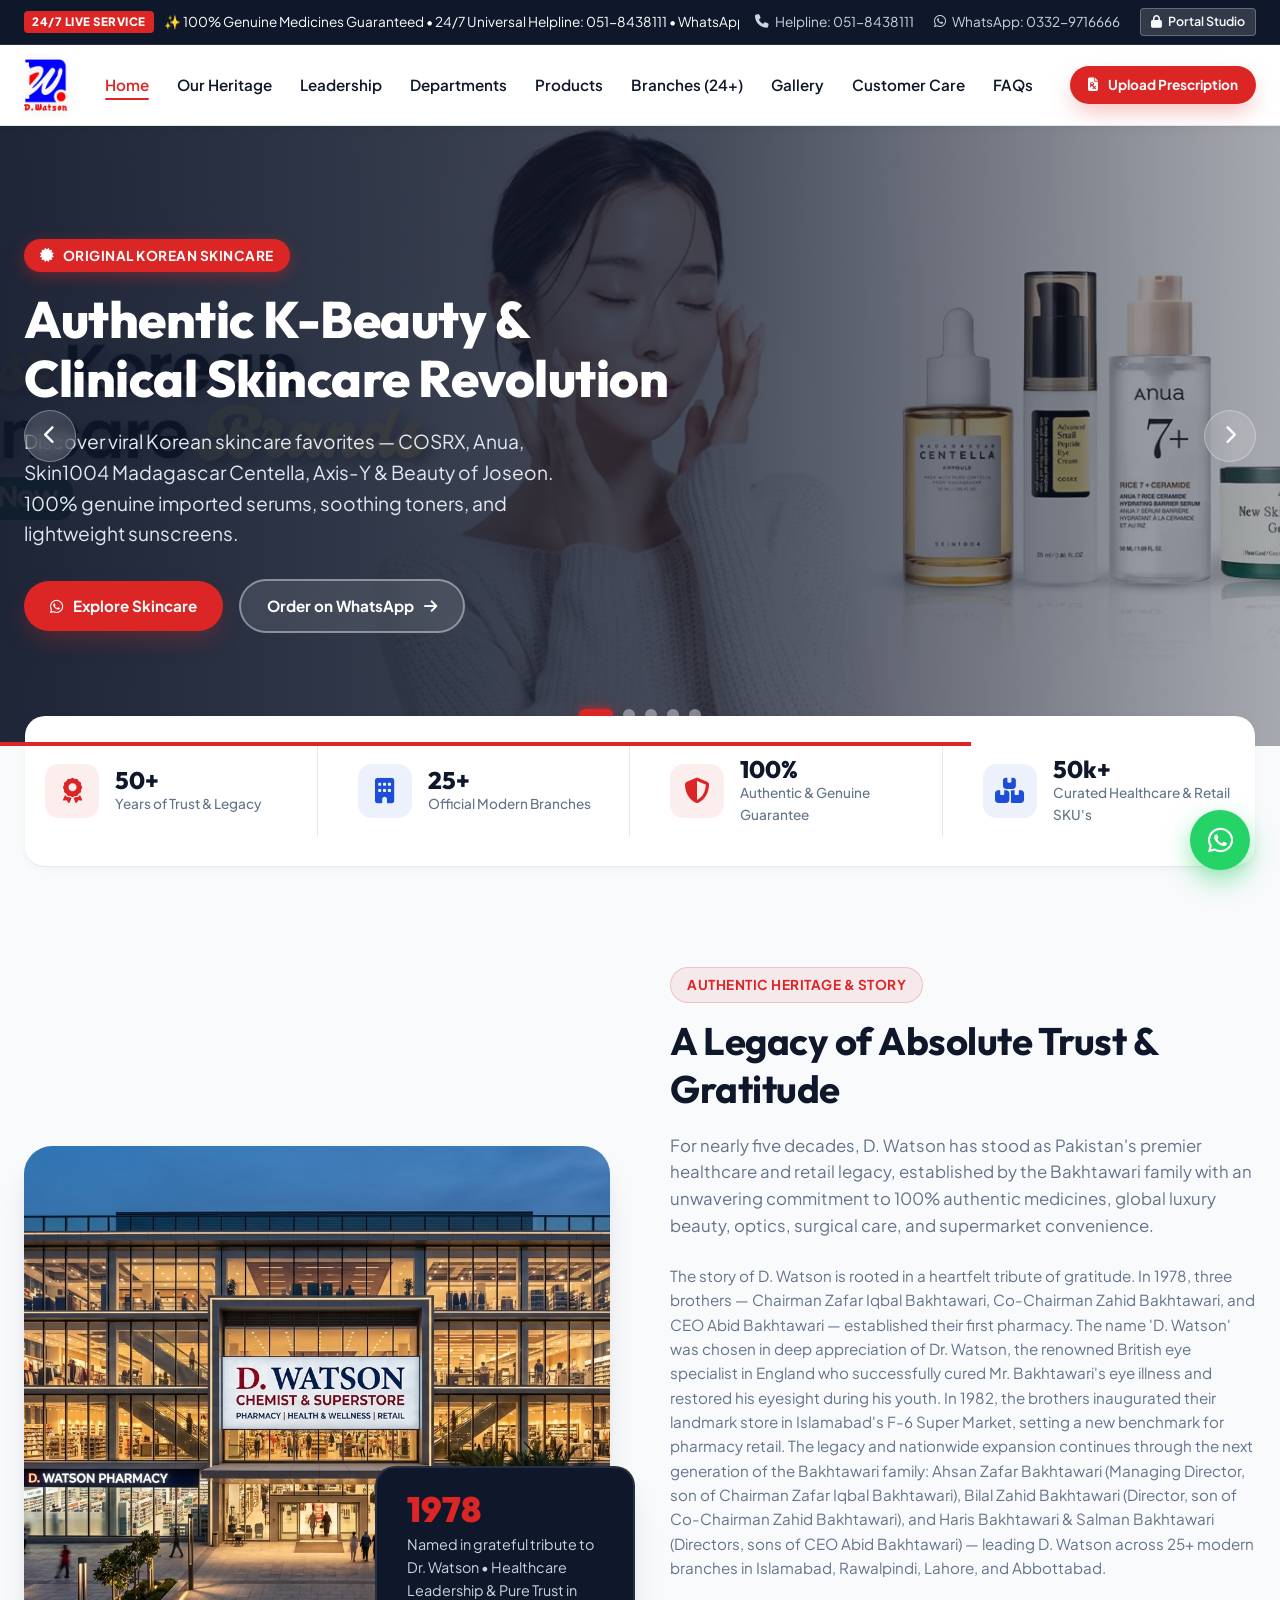
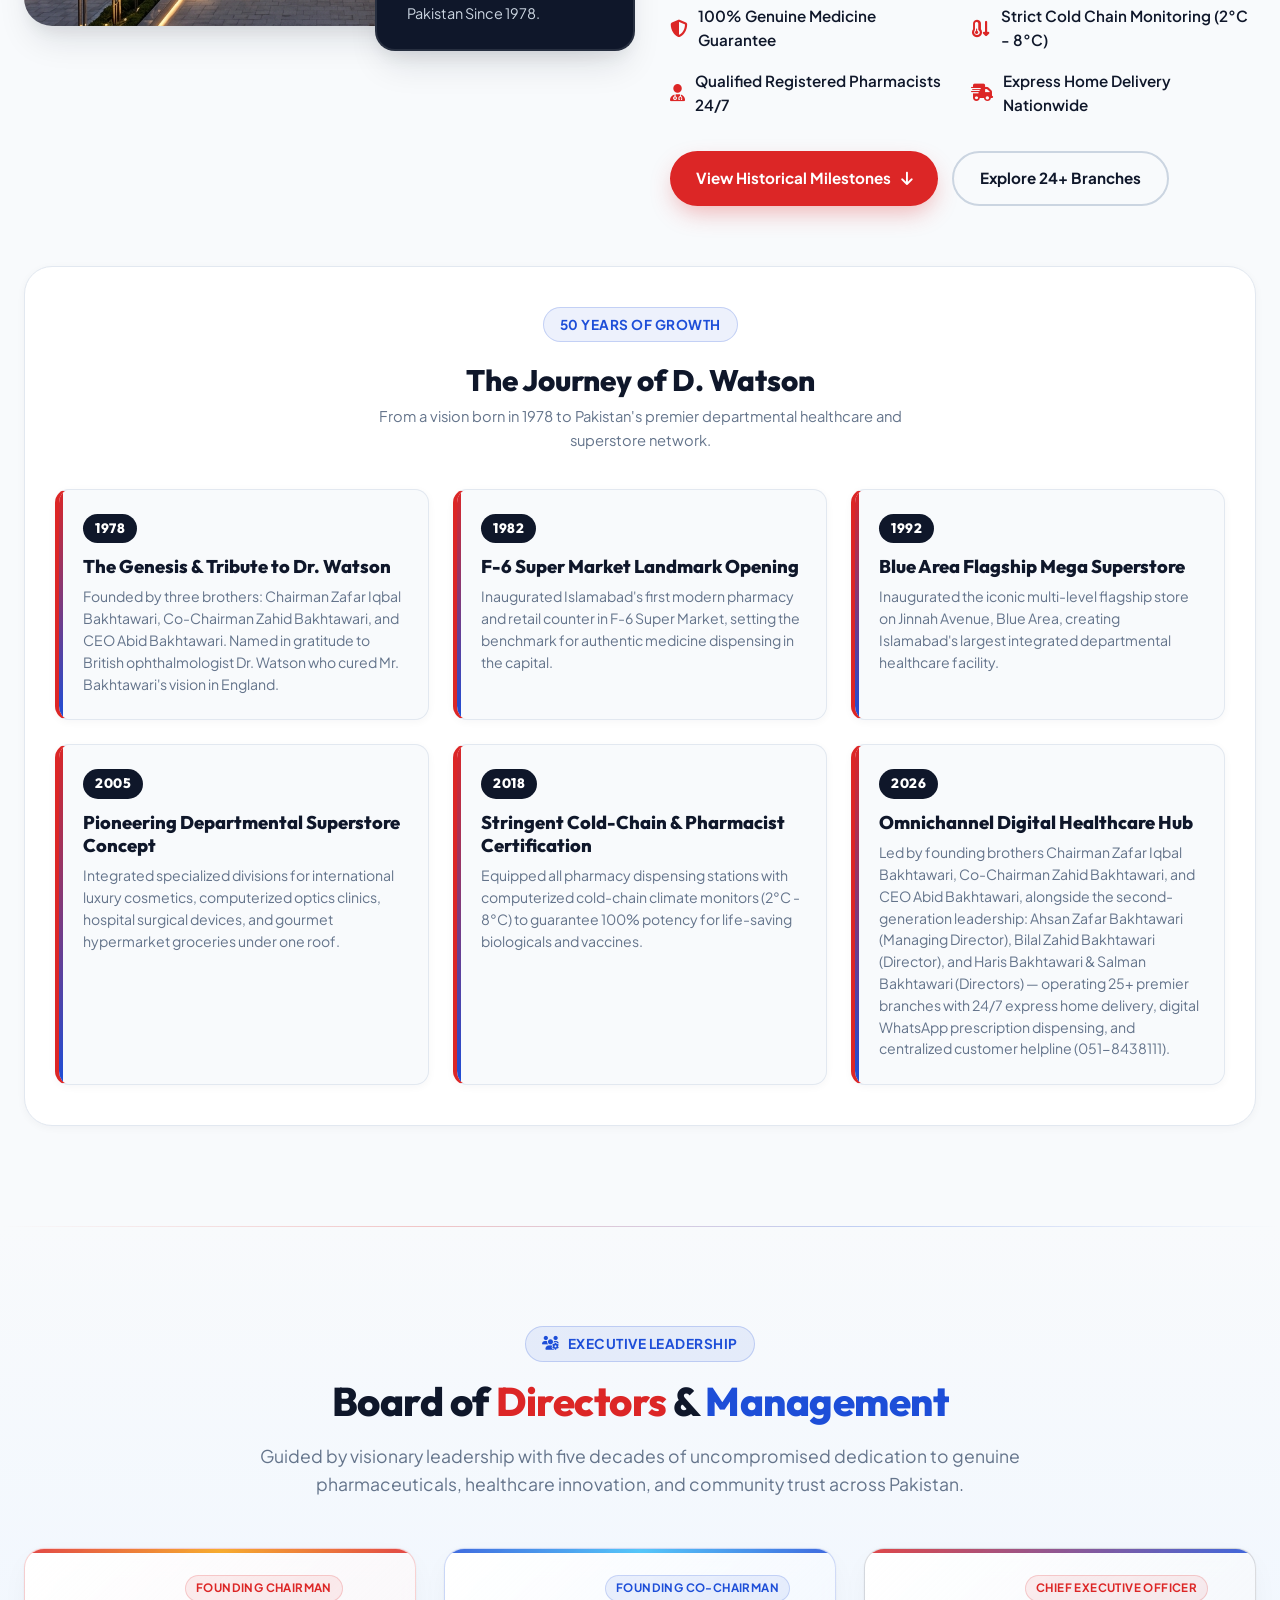
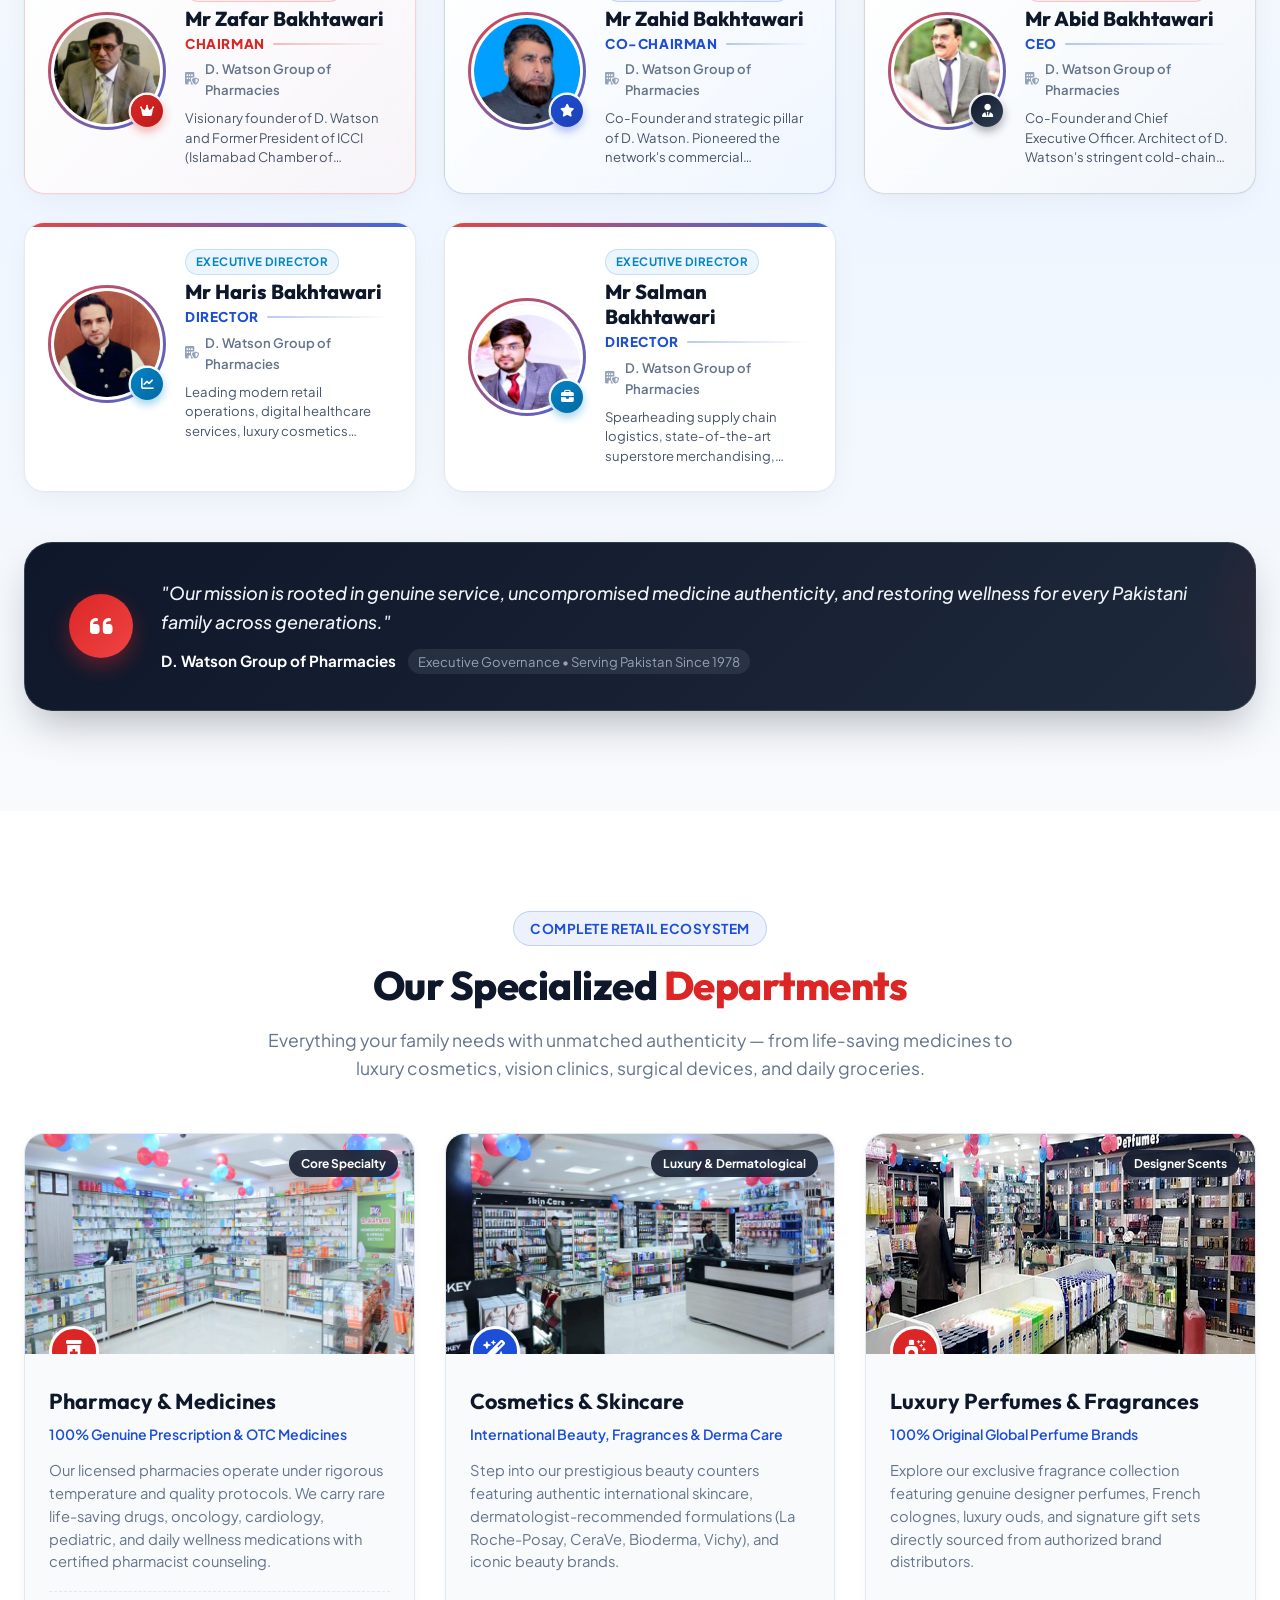
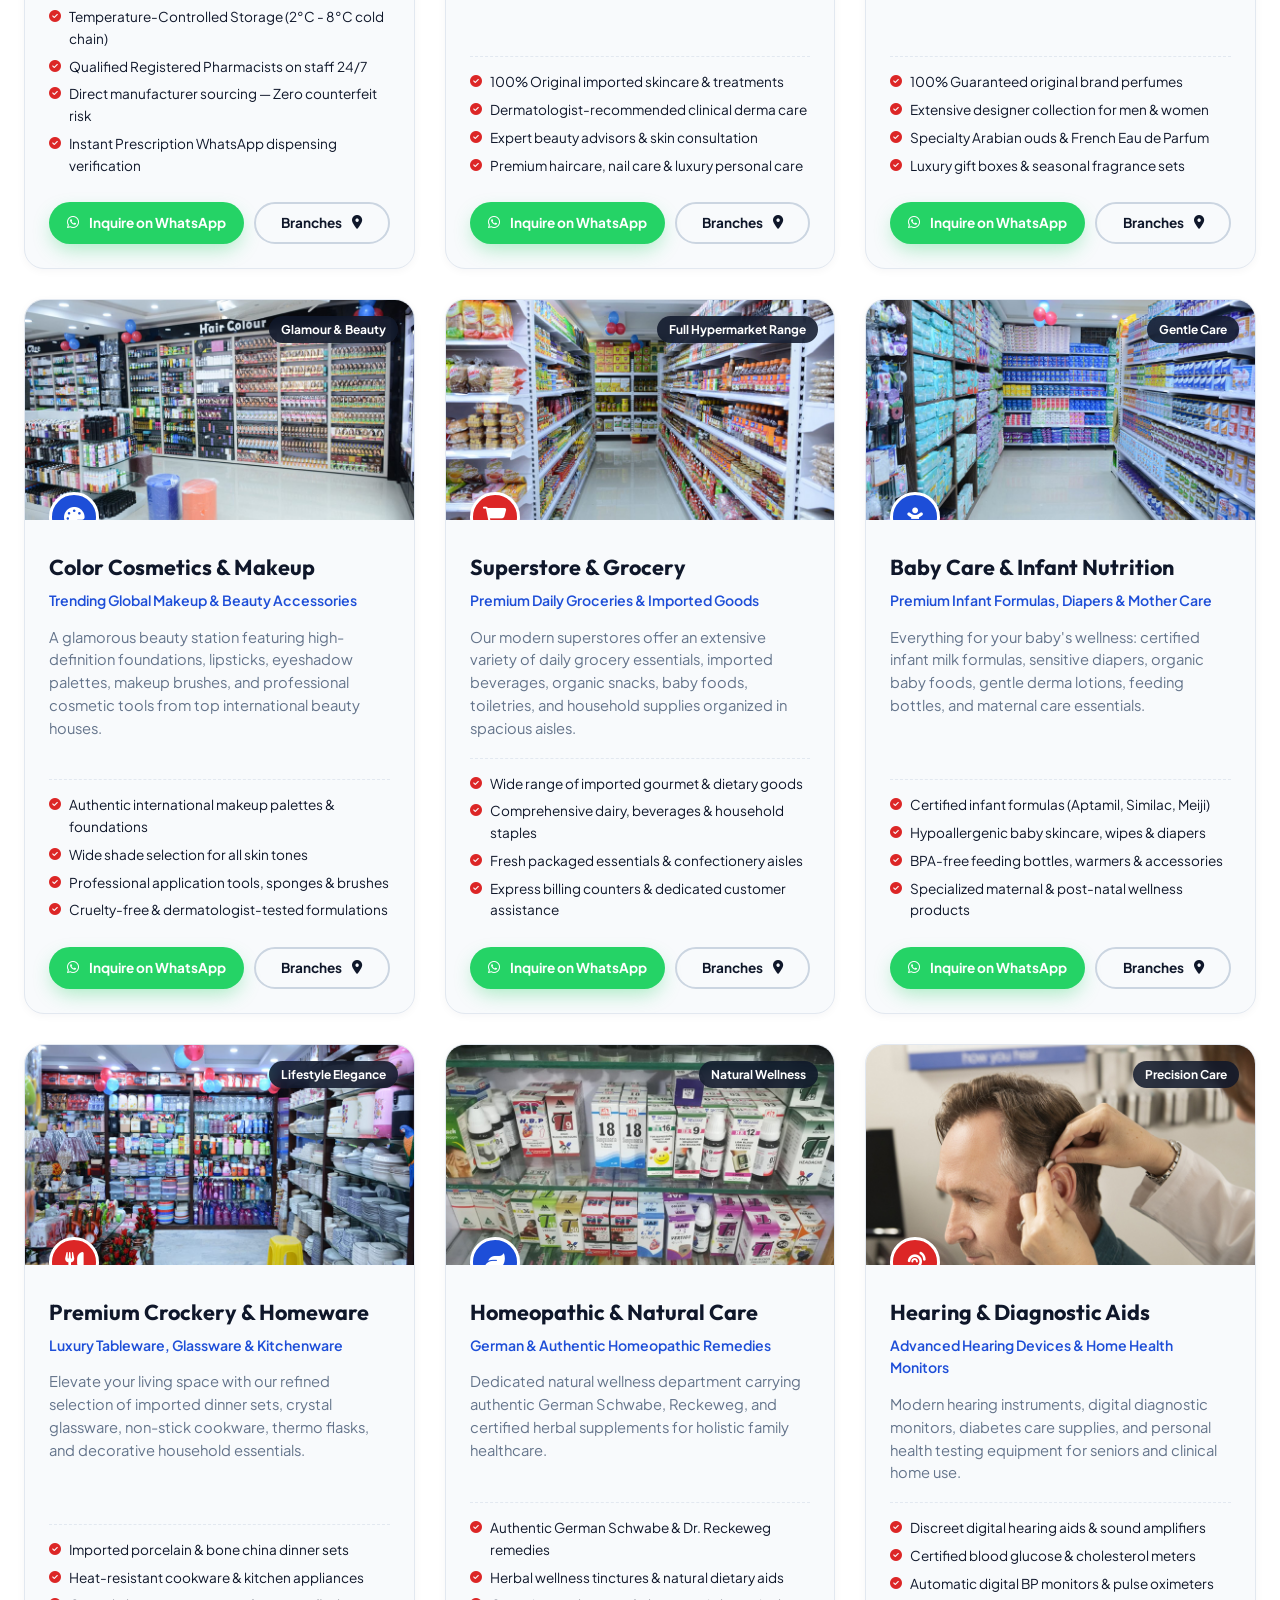
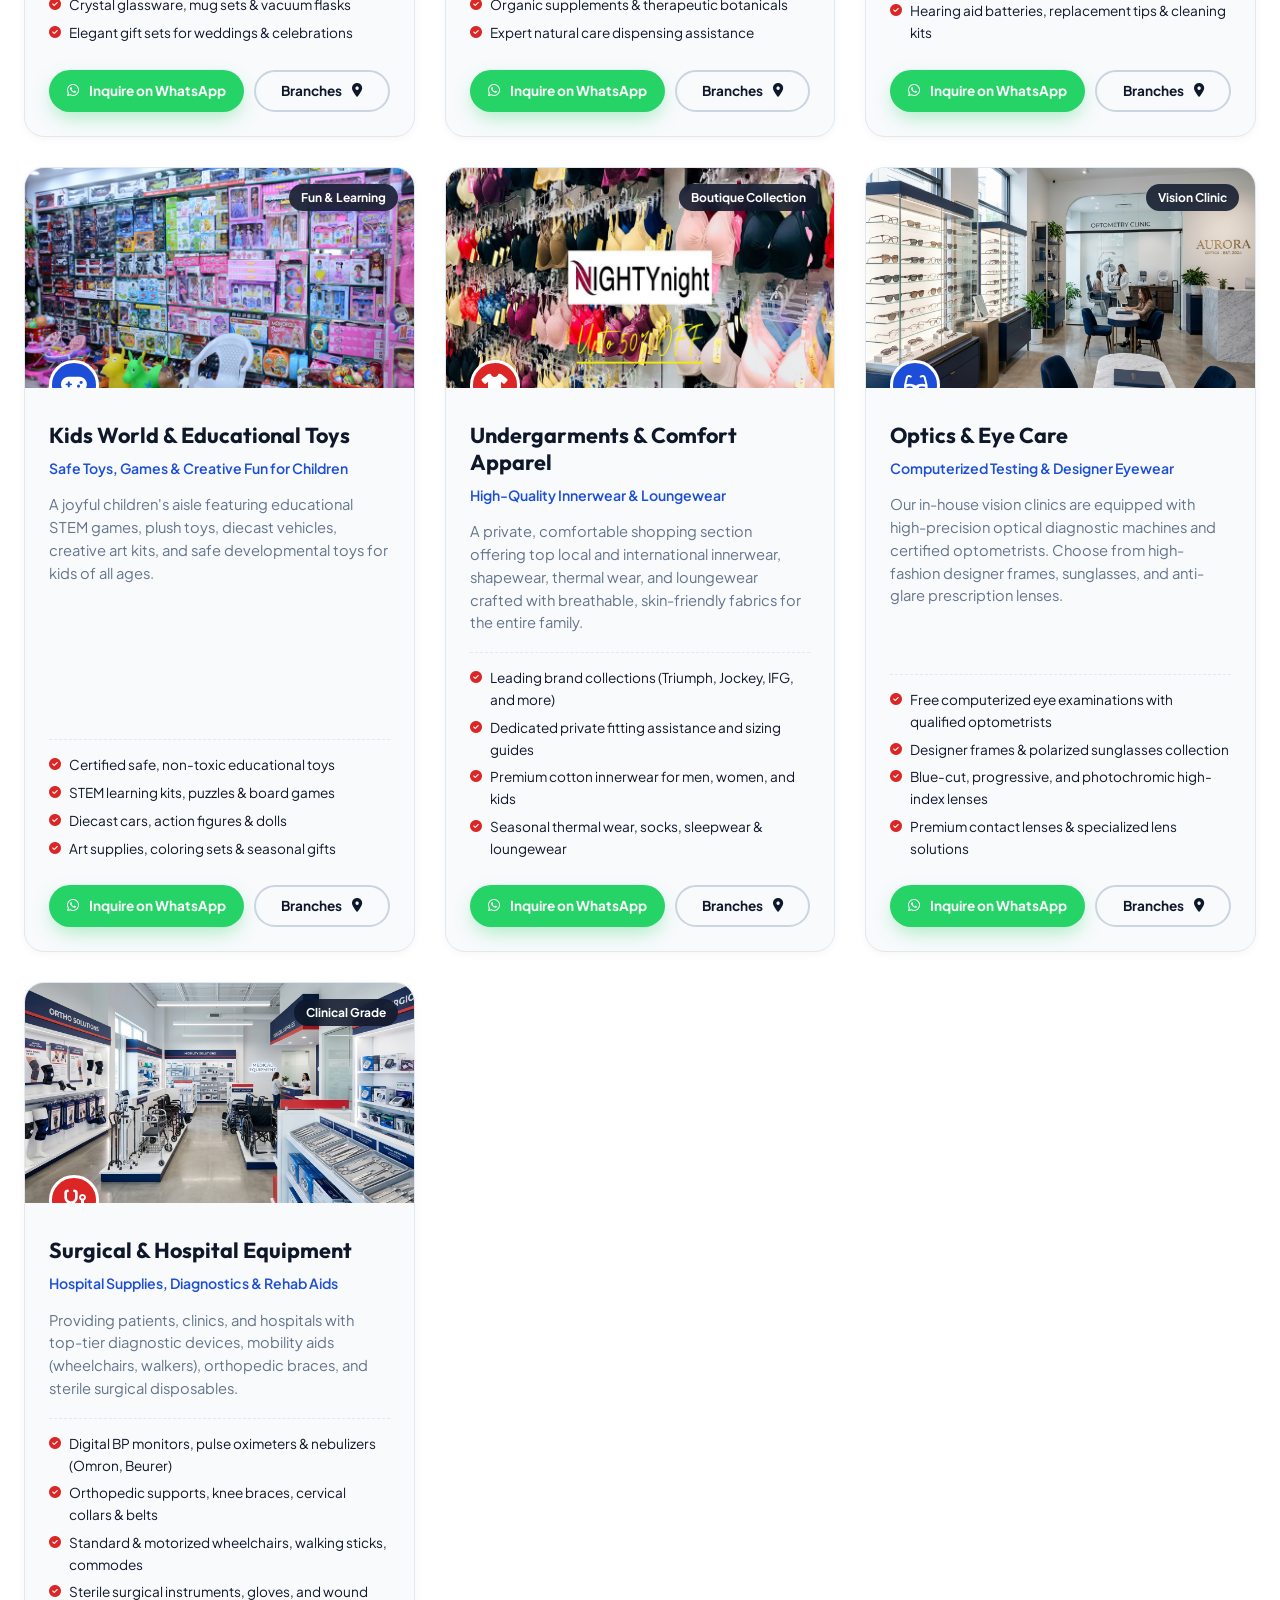
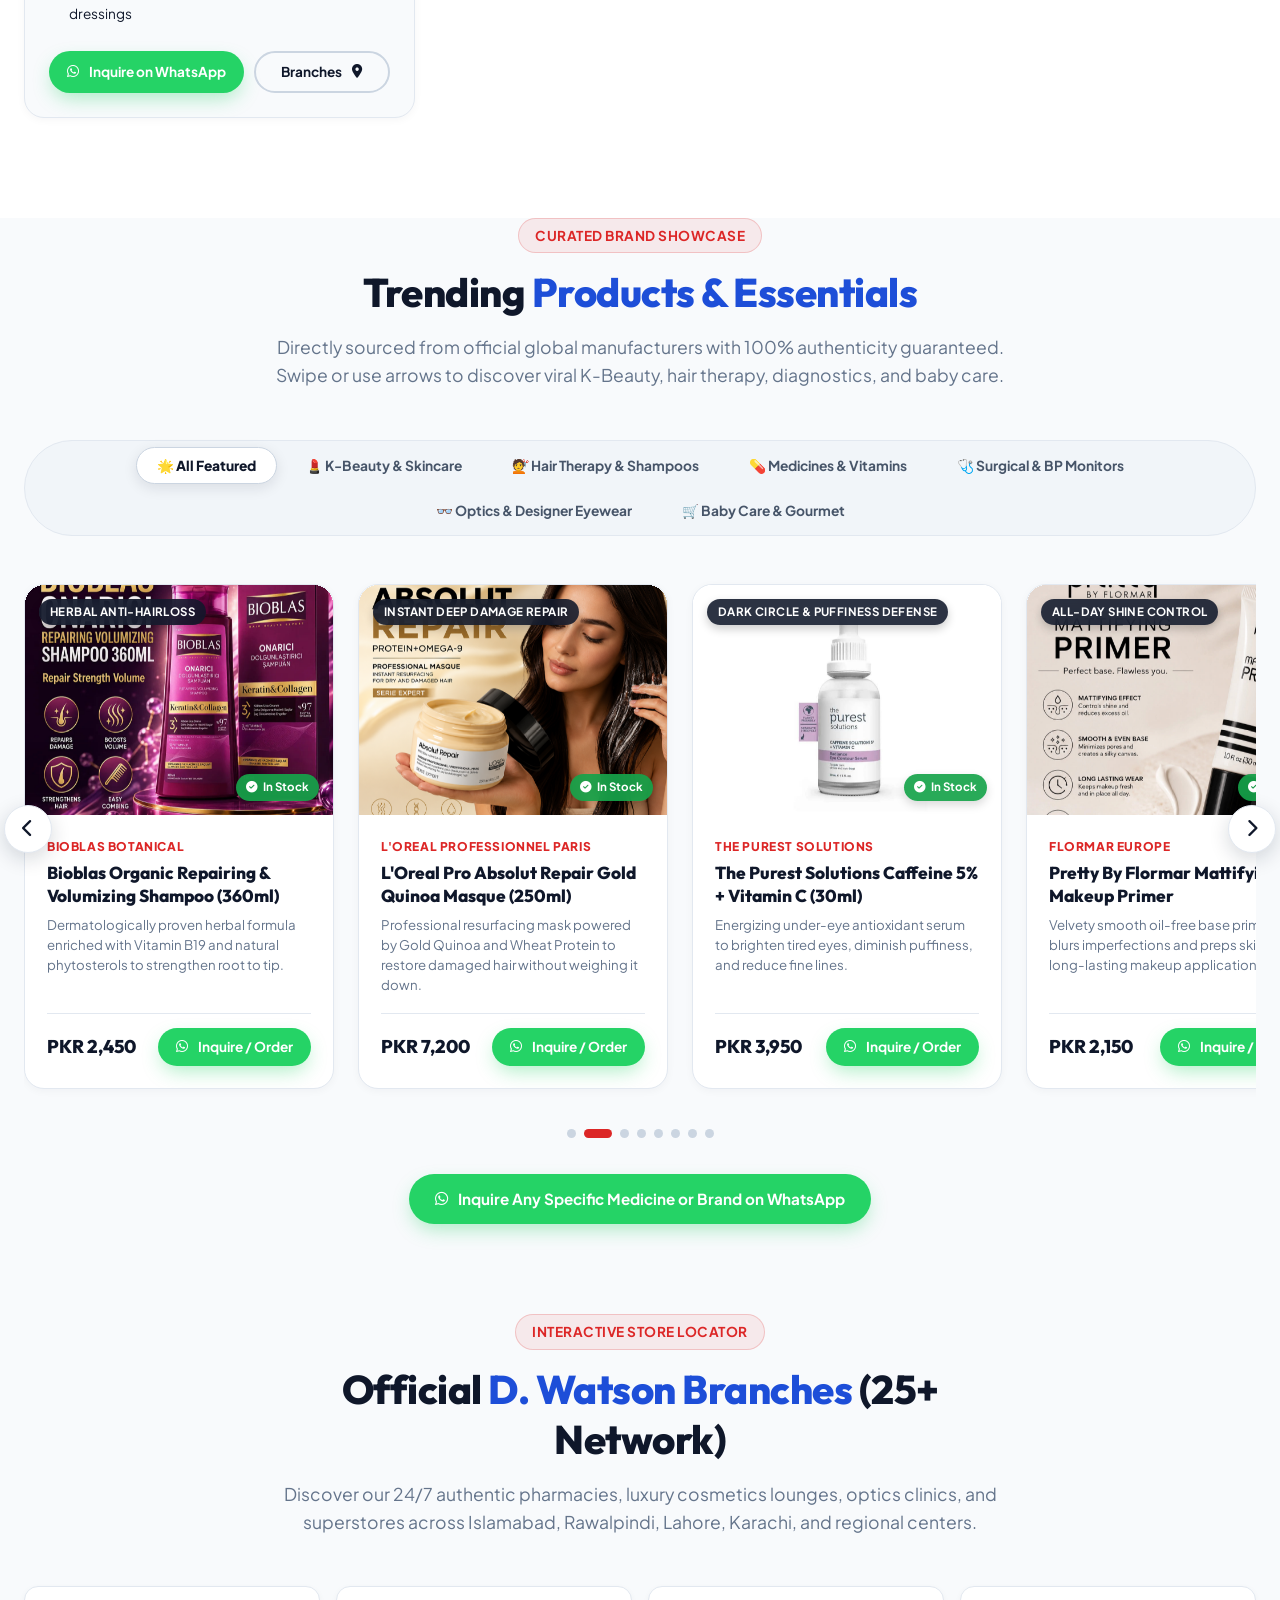
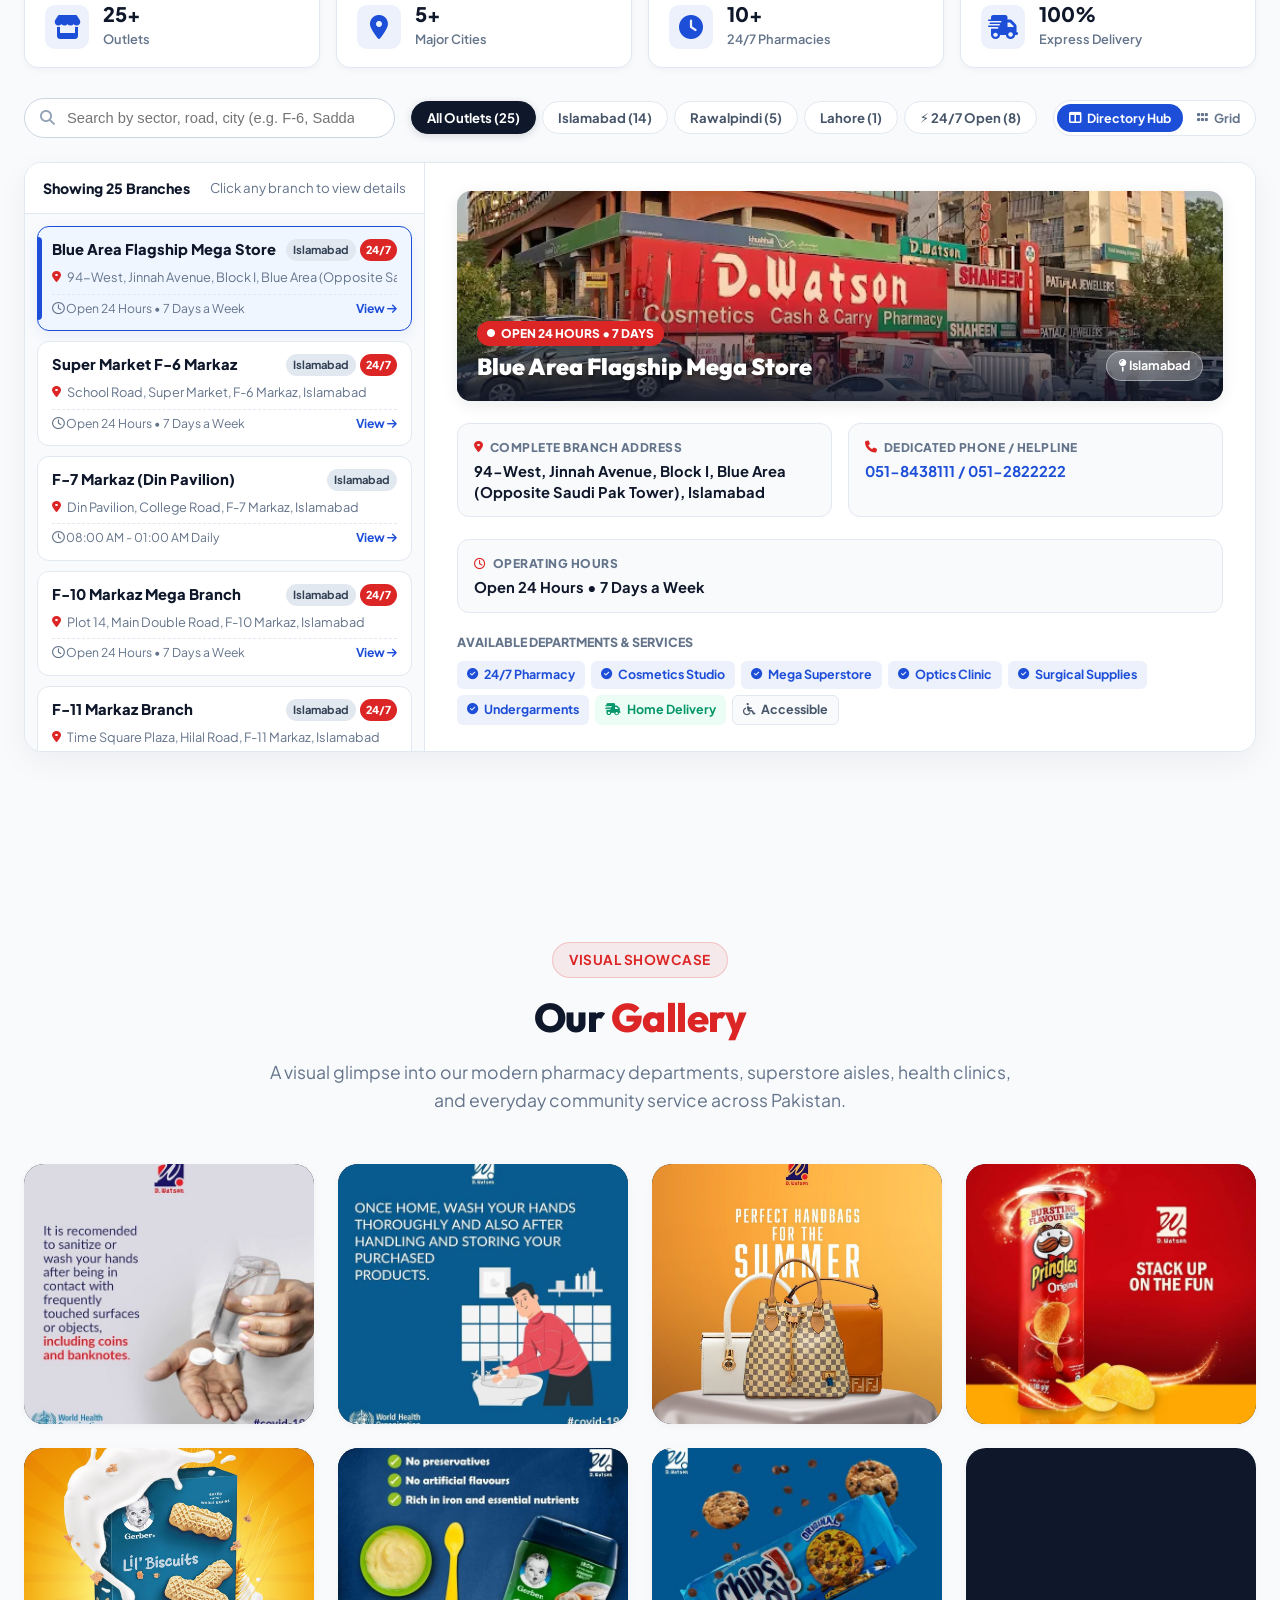
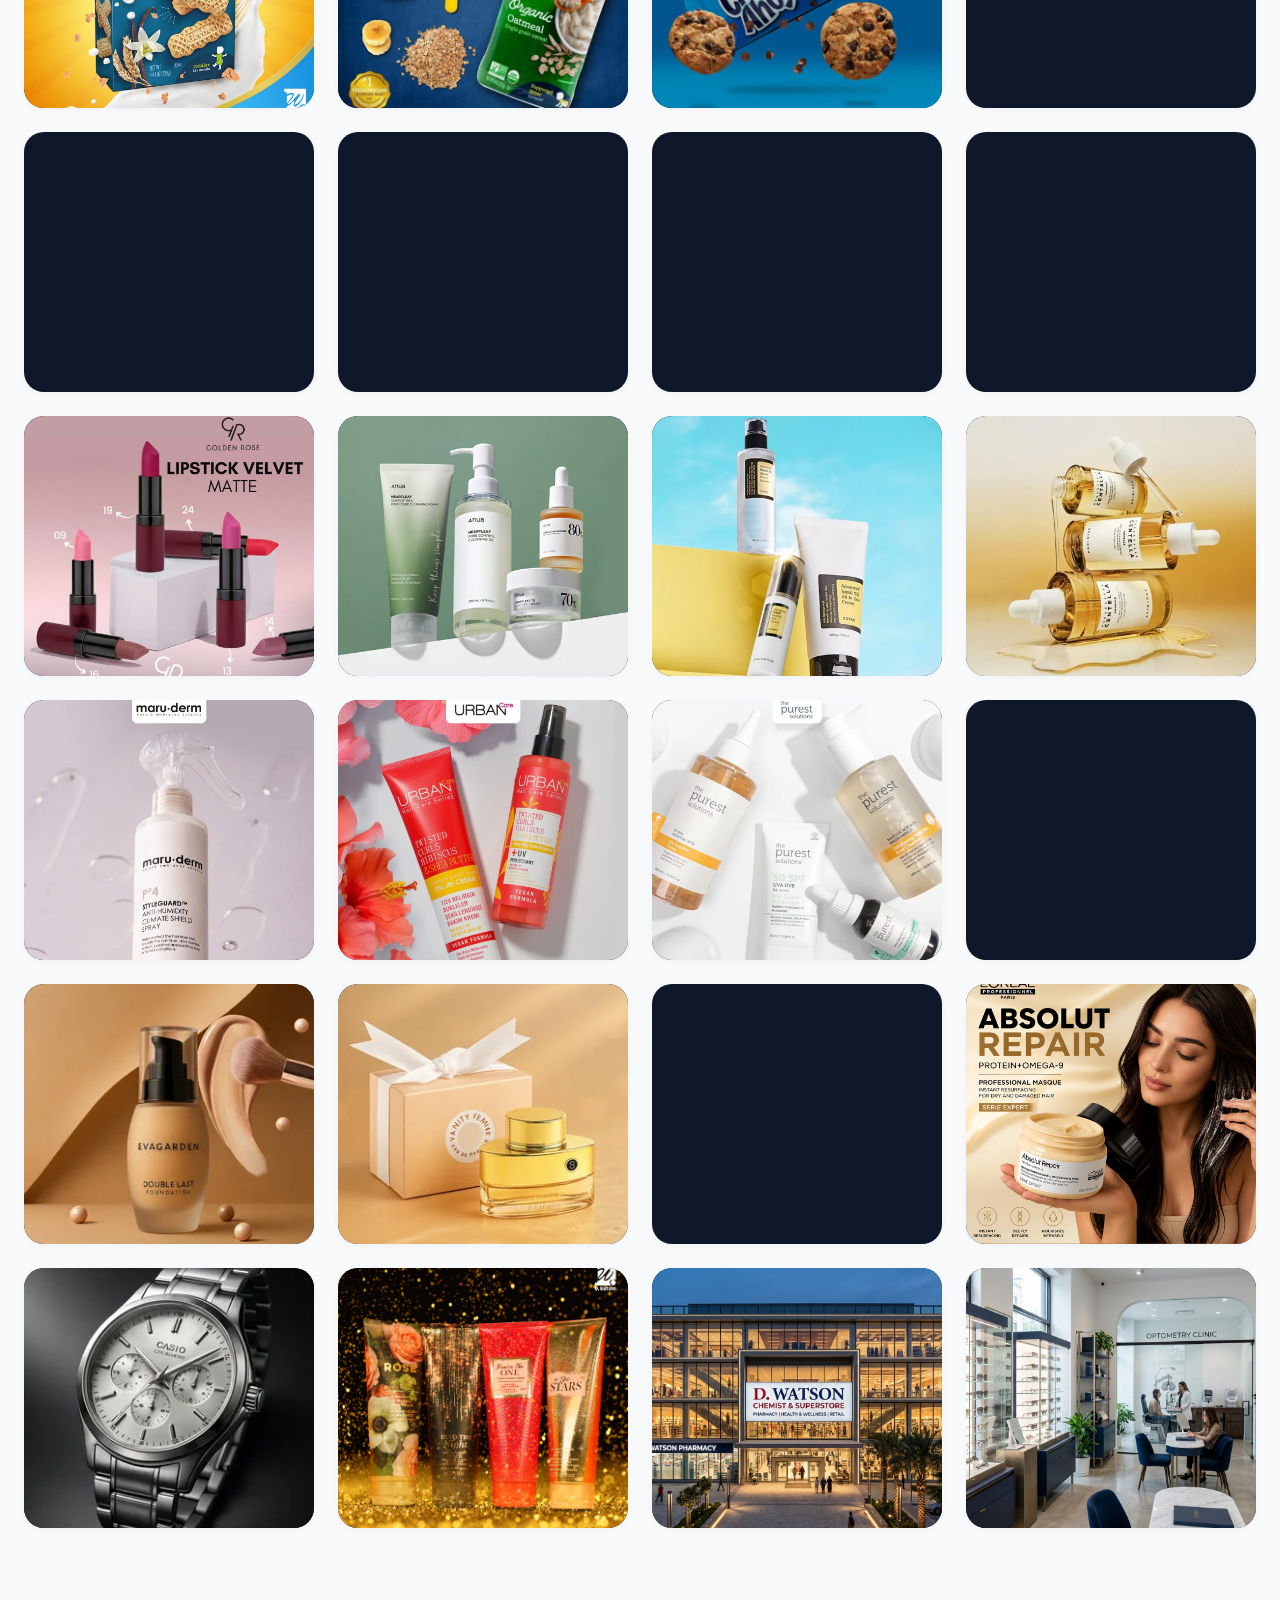
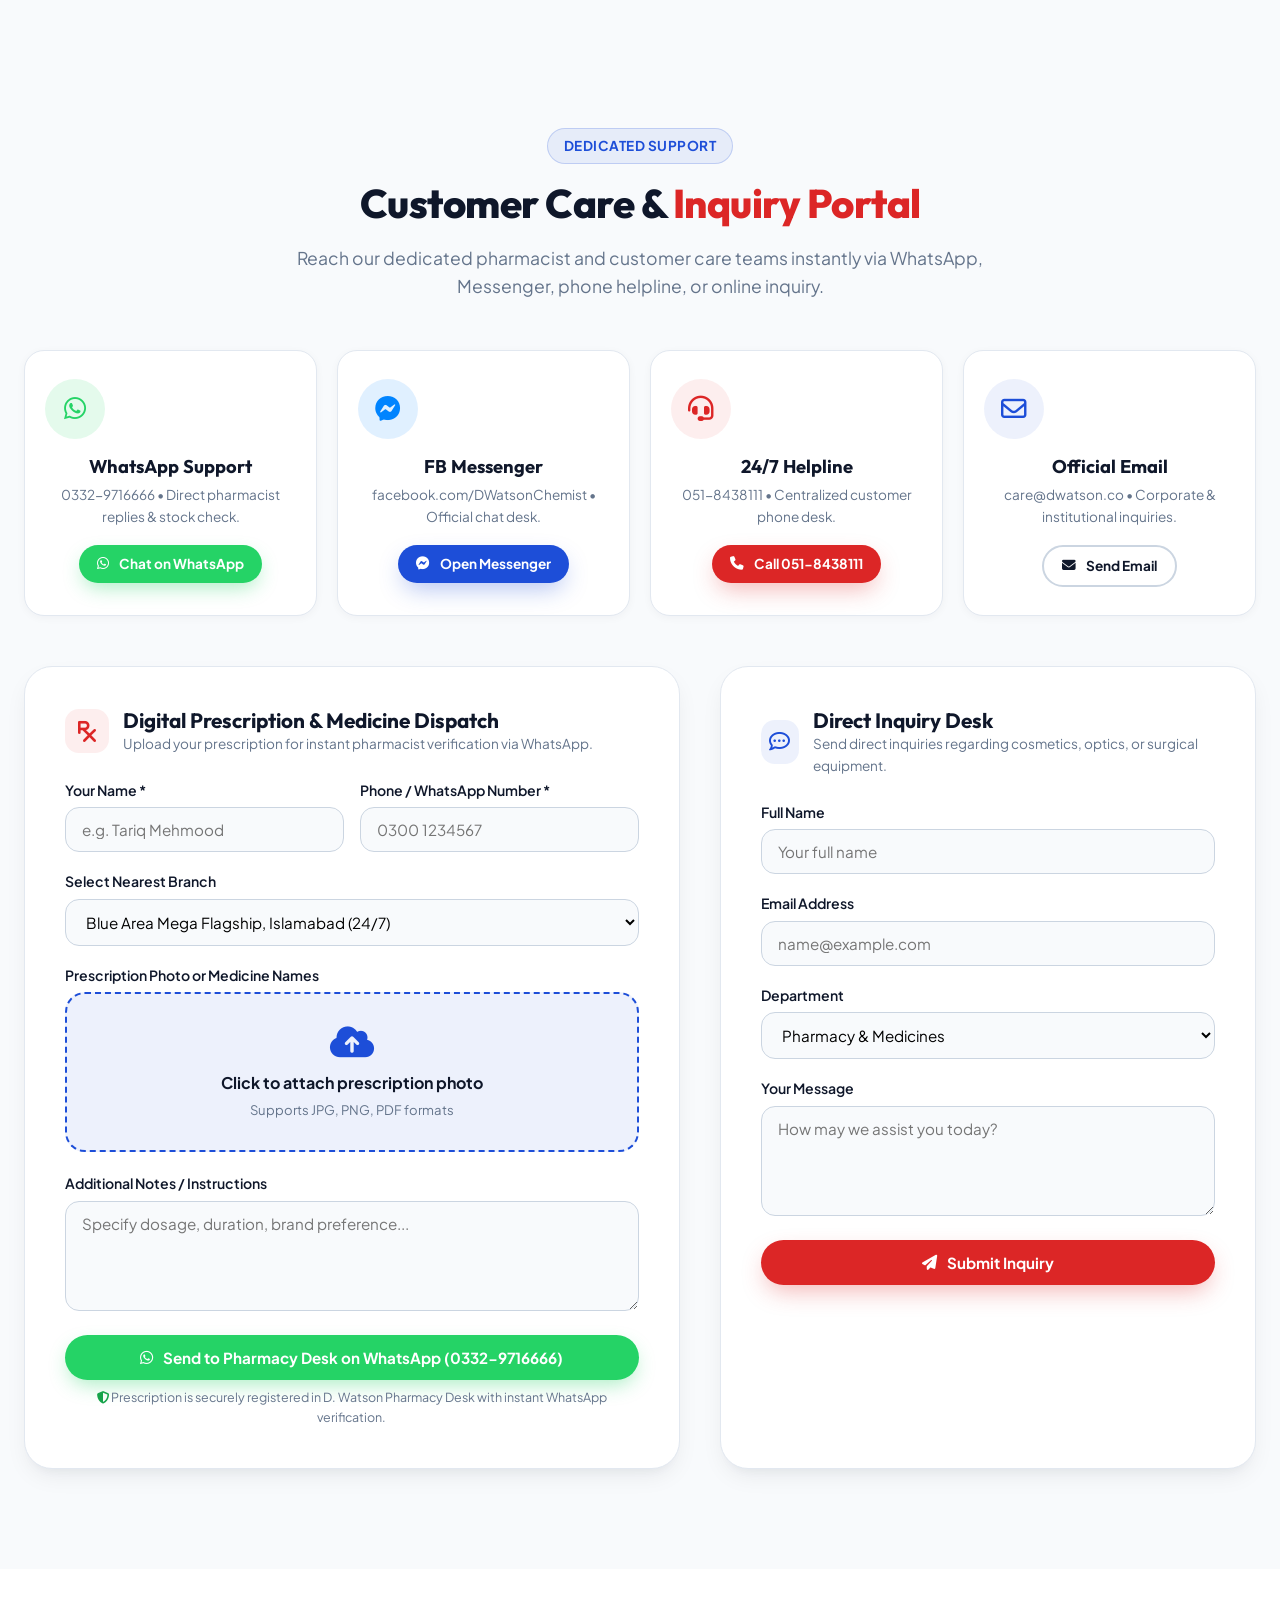
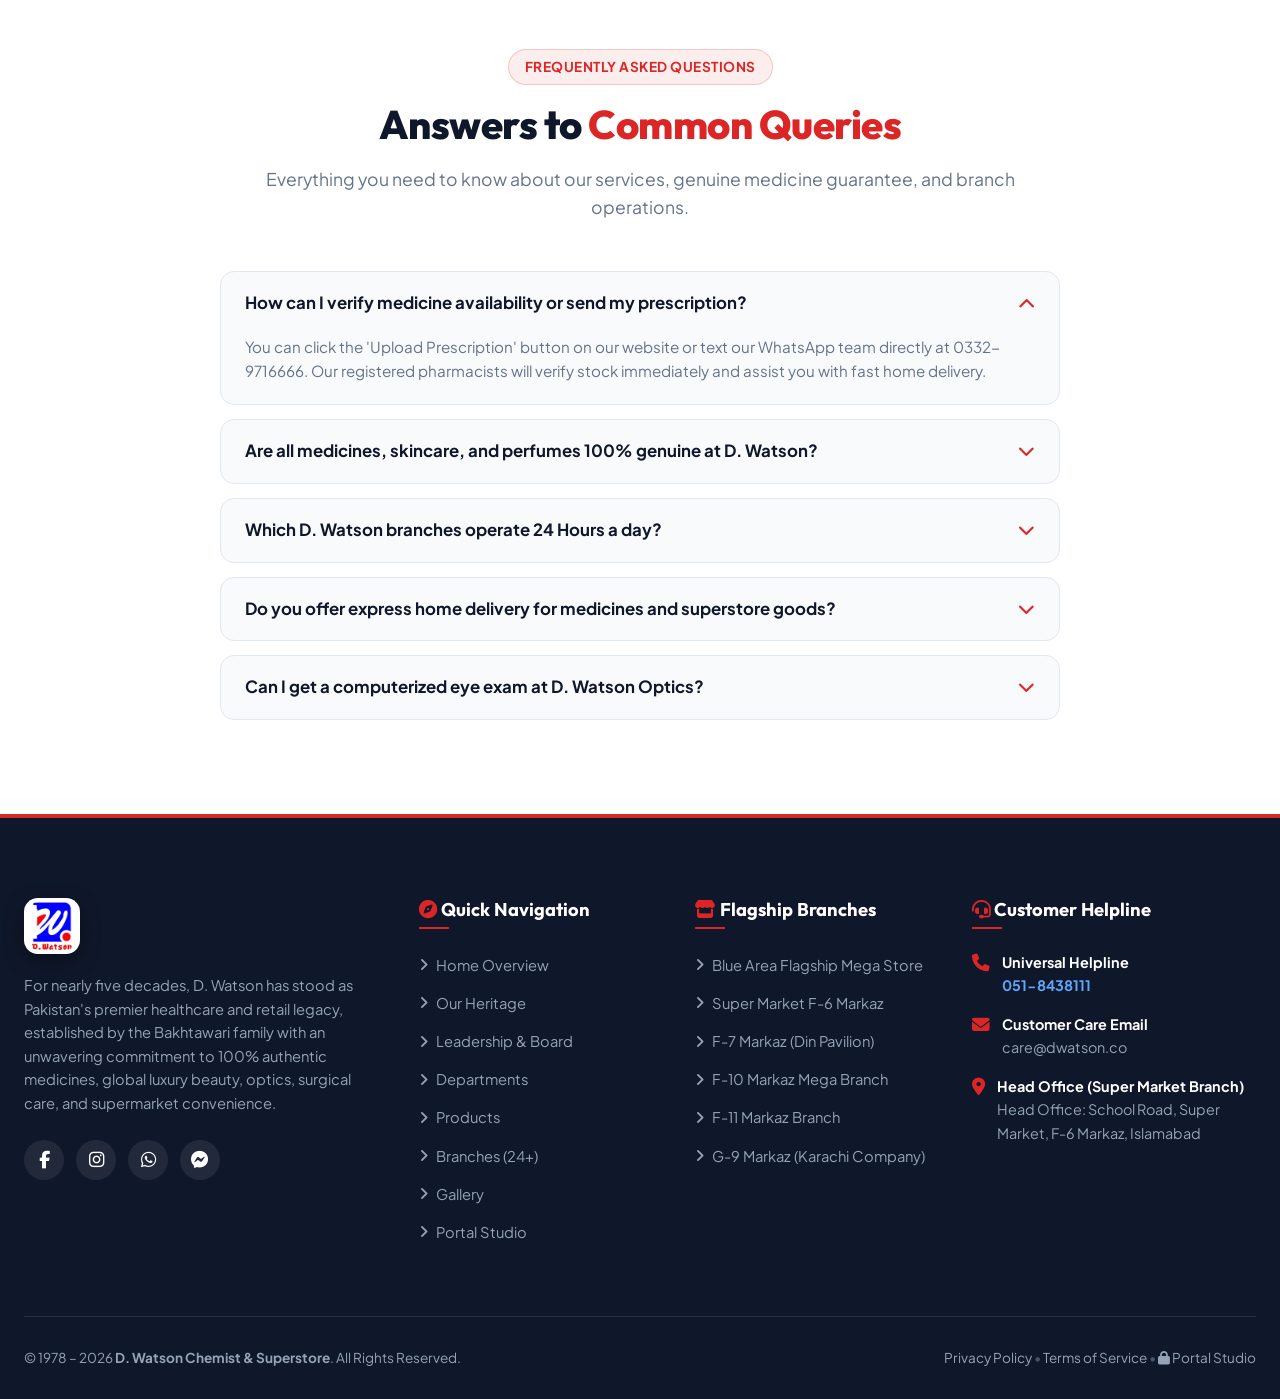
==== commit 2d417d96: "Enhance mobile product carousel, responsive branch directory hub, authentic branch storefronts, and " ====
--- a/index.html
+++ b/index.html
@@ -19,9 +19,9 @@
   <link rel="icon" type="image/png" href="assets/images/favicon.png">
   <link rel="shortcut icon" href="favicon.ico">
 
-  <!-- Stylesheets (v4.0 - Auto-Sliding Responsive Product Showcase) -->
-  <link rel="stylesheet" href="css/style.css?v=4.0">
-  <link rel="stylesheet" href="css/responsive.css?v=4.0">
+  <!-- Stylesheets (v4.6 - Full Responsive Branch Hub, Authentic Storefronts & Emblem Footer) -->
+  <link rel="stylesheet" href="css/style.css?v=4.6">
+  <link rel="stylesheet" href="css/responsive.css?v=4.6">
 </head>
 <body>
 
@@ -834,7 +834,7 @@
       <div class="footer-top-grid">
         <!-- Col 1: Brand Profile -->
         <div class="footer-brand">
-          <img src="assets/images/logo-white.png" alt="D. Watson Chemist &amp; Superstore">
+          <img src="assets/images/logo-emblem.png" alt="D. Watson Chemist &amp; Superstore" class="footer-emblem-logo">
           <p class="footer-tagline" id="footerAboutText">
             Pakistan's premier trusted retail pharmacy and superstore chain since 1978. Offering genuine pharmaceuticals, international cosmetics, optics, surgical supplies, and gourmet groceries.
           </p>
@@ -955,8 +955,8 @@
     </a>
   </nav>
 
-  <!-- Scripts (v4.0) -->
-  <script src="js/data.js?v=4.0"></script>
-  <script src="js/main.js?v=4.0"></script>
+  <!-- Scripts (v4.6) -->
+  <script src="js/data.js?v=4.6"></script>
+  <script src="js/main.js?v=4.6"></script>
 </body>
 </html>
--- a/css/style.css
+++ b/css/style.css
@@ -2531,10 +2531,15 @@
   margin-bottom: 60px;
 }
 
-.footer-brand img {
-  height: 46px;
-  width: auto;
+.footer-brand img, .footer-emblem-logo {
+  height: 56px;
+  width: 56px;
+  object-fit: contain;
+  border-radius: 14px;
+  background: #FFFFFF;
+  padding: 4px;
   margin-bottom: 20px;
+  box-shadow: 0 6px 20px rgba(0, 0, 0, 0.35);
 }
 
 .footer-tagline {
@@ -2777,6 +2782,52 @@
 /* ==========================================================================
    Featured Products Sliding Showcase & Interactive Carousel
    ========================================================================== */
+.product-filter-bar {
+  display: flex;
+  gap: 8px;
+  justify-content: center;
+  align-items: center;
+  flex-wrap: wrap;
+  margin-bottom: 32px;
+  padding: 6px 8px;
+  background: #F1F5F9;
+  border-radius: var(--radius-full);
+  border: 1px solid #E2E8F0;
+  width: fit-content;
+  max-width: 100%;
+  margin-left: auto;
+  margin-right: auto;
+}
+
+.prod-category-pill {
+  padding: 9px 20px;
+  border-radius: var(--radius-full);
+  font-size: 0.86rem;
+  font-weight: 700;
+  background: transparent;
+  color: #475569;
+  border: 1px solid transparent;
+  cursor: pointer;
+  transition: all 0.25s cubic-bezier(0.16, 1, 0.3, 1);
+  display: inline-flex;
+  align-items: center;
+  gap: 7px;
+  white-space: nowrap;
+}
+
+.prod-category-pill:hover {
+  color: var(--dw-navy);
+  background: rgba(255, 255, 255, 0.8);
+}
+
+.prod-category-pill.active {
+  background: #FFFFFF;
+  color: var(--dw-navy);
+  font-weight: 800;
+  border-color: #CBD5E1;
+  box-shadow: 0 4px 14px rgba(15, 23, 42, 0.1);
+}
+
 .products-carousel-container {
   position: relative;
   display: flex;
--- a/css/responsive.css
+++ b/css/responsive.css
@@ -535,82 +535,195 @@
     border-radius: 16px;
   }
 
-  /* ================= FEATURED PRODUCTS 2-COLUMN LUXURY GRID ================= */
-  .products-grid {
-    grid-template-columns: repeat(2, 1fr) !important;
-    gap: 12px !important;
-  }
-
+  /* ================= FEATURED PRODUCTS MOBILE CAROUSEL & HORIZONTAL TABS ================= */
+  .products-section {
+    padding: 36px 0 24px !important;
+  }
+
+  .products-section .section-header {
+    margin-bottom: 12px !important;
+    text-align: center !important;
+  }
+
+  .products-section .section-tag {
+    font-size: 0.68rem !important;
+    font-weight: 800 !important;
+    padding: 3px 10px !important;
+    margin-bottom: 6px !important;
+    letter-spacing: 0.5px !important;
+  }
+
+  .products-section .section-title {
+    font-size: 1.55rem !important;
+    font-weight: 900 !important;
+    line-height: 1.2 !important;
+    margin-bottom: 4px !important;
+  }
+
+  .products-section .section-subtitle {
+    font-size: 0.78rem !important;
+    line-height: 1.35 !important;
+    color: #64748B !important;
+    max-width: 92% !important;
+    margin: 0 auto 12px !important;
+  }
+
+  /* Single-Row Horizontally Scrollable Luxury Category Selector */
+  .product-filter-bar {
+    display: flex !important;
+    flex-wrap: nowrap !important;
+    overflow-x: auto !important;
+    gap: 8px !important;
+    padding: 6px 16px 12px !important;
+    margin: 0 -16px 18px !important;
+    width: calc(100% + 32px) !important;
+    max-width: none !important;
+    background: transparent !important;
+    border: none !important;
+    border-radius: 0 !important;
+    justify-content: flex-start !important;
+    scrollbar-width: none !important;
+    -webkit-overflow-scrolling: touch !important;
+    scroll-snap-type: x mandatory !important;
+  }
+
+  .product-filter-bar::-webkit-scrollbar {
+    display: none !important;
+  }
+
+  .product-filter-bar .prod-category-pill {
+    flex: 0 0 auto !important;
+    white-space: nowrap !important;
+    scroll-snap-align: start !important;
+    padding: 9px 18px !important;
+    font-size: 0.82rem !important;
+    border-radius: 9999px !important;
+    background: #FFFFFF !important;
+    border: 1px solid #E2E8F0 !important;
+    color: #334155 !important;
+    font-weight: 700 !important;
+    box-shadow: 0 2px 8px rgba(15, 23, 42, 0.05) !important;
+    transition: all 0.25s cubic-bezier(0.16, 1, 0.3, 1) !important;
+  }
+
+  .product-filter-bar .prod-category-pill.active {
+    background: linear-gradient(135deg, #0F172A 0%, #1E293B 100%) !important;
+    color: #FFFFFF !important;
+    border-color: #0F172A !important;
+    box-shadow: 0 4px 14px rgba(15, 23, 42, 0.25) !important;
+  }
+
+  /* Horizontal Smooth-Sliding Multi-Card Carousel Track */
+  .products-carousel-container {
+    position: relative !important;
+    width: 100% !important;
+    margin: 0 !important;
+  }
+
+  .products-carousel-track {
+    display: flex !important;
+    flex-direction: row !important;
+    flex-wrap: nowrap !important;
+    overflow-x: auto !important;
+    gap: 16px !important;
+    padding: 6px 16px 18px !important;
+    margin: 0 -16px !important;
+    scroll-snap-type: x mandatory !important;
+    scrollbar-width: none !important;
+    -webkit-overflow-scrolling: touch !important;
+    width: calc(100% + 32px) !important;
+  }
+
+  .products-carousel-track::-webkit-scrollbar {
+    display: none !important;
+  }
+
+  /* Touch-optimized Larger Luxury Product Card */
   .product-card {
-    border-radius: 18px !important;
+    flex: 0 0 295px !important;
+    max-width: 295px !important;
+    scroll-snap-align: center !important;
+    border-radius: 20px !important;
     border: 1px solid #E2E8F0 !important;
     background: #FFFFFF !important;
-    box-shadow: 0 4px 15px rgba(0, 0, 0, 0.04) !important;
+    box-shadow: 0 6px 20px rgba(15, 23, 42, 0.08) !important;
     overflow: hidden !important;
     display: flex !important;
     flex-direction: column !important;
+    user-select: none !important;
   }
 
   .product-img-wrap {
-    height: 155px !important;
-    background: #FFFFFF !important;
+    height: 220px !important; /* Increased from 180px for a prominent showcase */
+    background: #F8FAFC !important;
+    position: relative !important;
+    overflow: hidden !important;
+    border-radius: 20px 20px 0 0 !important;
     display: flex !important;
     align-items: center !important;
     justify-content: center !important;
-    padding: 10px !important;
-    position: relative !important;
   }
 
   .product-img-wrap img {
     width: 100% !important;
     height: 100% !important;
-    object-fit: contain !important;
-    transition: transform 0.3s ease !important;
+    object-fit: cover !important;
   }
 
   .product-badge-tag {
-    font-size: 0.62rem !important;
+    font-size: 0.65rem !important;
     font-weight: 800 !important;
+    padding: 4px 10px !important;
+    top: 10px !important;
+    left: 10px !important;
+    border-radius: 8px !important;
+    background: rgba(15, 23, 42, 0.88) !important;
+    color: #FFFFFF !important;
+    letter-spacing: 0.4px !important;
+  }
+
+  .product-instock-badge {
+    font-size: 0.65rem !important;
+    font-weight: 700 !important;
     padding: 3px 8px !important;
-    top: 8px !important;
-    left: 8px !important;
-    border-radius: 6px !important;
-    background: rgba(15, 23, 42, 0.85) !important;
-  }
-
-  .product-instock-badge {
+    bottom: 10px !important;
+    right: 10px !important;
+    border-radius: 9999px !important;
+    background: rgba(16, 185, 129, 0.95) !important;
+    color: #FFFFFF !important;
+    display: flex !important;
+    align-items: center !important;
+    gap: 4px !important;
+  }
+
+  .product-zoom-hint-btn {
     display: none !important;
   }
 
-  .product-zoom-hint-btn {
-    font-size: 0.65rem !important;
-    padding: 4px 8px !important;
-    gap: 4px !important;
-  }
-
   .product-body {
-    padding: 10px 10px 12px !important;
+    padding: 14px 16px 16px !important;
     display: flex !important;
     flex-direction: column !important;
     flex: 1 !important;
+    gap: 4px !important;
   }
 
   .product-brand {
-    font-size: 0.68rem !important;
-    font-weight: 700 !important;
-    color: #64748B !important;
+    font-size: 0.72rem !important;
+    font-weight: 800 !important;
+    color: var(--dw-red) !important;
     text-transform: uppercase !important;
+    letter-spacing: 0.5px !important;
     margin-bottom: 2px !important;
-    letter-spacing: 0.3px;
   }
 
   .product-title {
-    font-size: 0.85rem !important;
-    font-weight: 700 !important;
-    line-height: 1.25 !important;
+    font-size: 1.02rem !important;
+    font-weight: 800 !important;
+    line-height: 1.3 !important;
     color: var(--dw-navy) !important;
-    margin-bottom: 6px !important;
-    height: 34px !important;
+    margin-bottom: 4px !important;
+    height: 42px !important;
     display: -webkit-box !important;
     -webkit-line-clamp: 2 !important;
     -webkit-box-orient: vertical !important;
@@ -618,90 +731,318 @@
   }
 
   .product-desc {
-    display: none !important;
+    font-size: 0.78rem !important;
+    line-height: 1.4 !important;
+    color: #64748B !important;
+    margin-bottom: 8px !important;
+    height: 32px !important;
+    display: -webkit-box !important;
+    -webkit-line-clamp: 2 !important;
+    -webkit-box-orient: vertical !important;
+    overflow: hidden !important;
   }
 
   .product-footer {
     margin-top: auto !important;
-    padding-top: 6px !important;
-    display: flex !important;
-    flex-direction: column !important;
-    gap: 6px !important;
+    padding-top: 10px !important;
+    display: flex !important;
+    align-items: center !important;
+    justify-content: space-between !important;
     border-top: 1px dashed #E2E8F0 !important;
   }
 
   .product-price {
-    font-size: 0.95rem !important;
-    font-weight: 800 !important;
-    color: #059669 !important;
-    text-align: left !important;
+    font-size: 1.18rem !important;
+    font-weight: 900 !important;
+    color: var(--dw-navy) !important;
   }
 
   .product-footer .btn-whatsapp {
-    width: 100% !important;
-    font-size: 0.76rem !important;
+    font-size: 0.8rem !important;
     font-weight: 700 !important;
-    padding: 8px 10px !important;
-    border-radius: 10px !important;
-    justify-content: center !important;
-    display: flex !important;
+    padding: 7px 12px !important;
+    border-radius: 9px !important;
+    display: inline-flex !important;
     align-items: center !important;
     gap: 5px !important;
-    background: linear-gradient(135deg, #16A34A 0%, #22C55E 100%) !important;
+    background: #25D366 !important;
     color: #FFFFFF !important;
-    box-shadow: 0 3px 10px rgba(34, 197, 94, 0.3) !important;
-    border: none !important;
-  }
-
-  /* Branches Locator Filter Bar */
-  .branch-filter-bar {
-    flex-direction: column;
-    align-items: stretch;
-    gap: 12px;
-  }
-
-  .branch-city-pills {
-    display: flex;
-    overflow-x: auto;
-    white-space: nowrap;
-    padding-bottom: 6px;
-    gap: 8px;
-    scrollbar-width: none;
-    -webkit-overflow-scrolling: touch;
-  }
-
-  .branch-city-pills::-webkit-scrollbar {
-    display: none;
-  }
-
-  .city-pill {
-    padding: 8px 16px;
-    font-size: 0.82rem;
-    flex-shrink: 0;
+    box-shadow: 0 4px 12px rgba(37, 211, 102, 0.3) !important;
+  }
+
+  /* Carousel Navigation Buttons & Dots on Mobile */
+  .prod-carousel-btn {
+    display: none !important;
+  }
+
+  .prod-carousel-dots {
+    display: flex !important;
+    justify-content: center !important;
+    align-items: center !important;
+    gap: 6px !important;
+    margin-top: 12px !important;
+  }
+
+  .prod-dot {
+    width: 7px !important;
+    height: 7px !important;
+    border-radius: 50% !important;
+    background: #CBD5E1 !important;
+    transition: all 0.3s ease !important;
+  }
+
+  .prod-dot.active {
+    width: 22px !important;
+    border-radius: 9999px !important;
+    background: var(--dw-red) !important;
+  }
+
+  /* ================= BRANCHES LOCATOR DIRECTORY HUB MOBILE STYLES ================= */
+  .branches-section {
+    padding: 36px 0 30px !important;
+  }
+
+  .branch-stats-strip {
+    display: grid !important;
+    grid-template-columns: repeat(2, 1fr) !important;
+    gap: 10px !important;
+    margin-bottom: 20px !important;
+  }
+
+  .branch-stat-item {
+    padding: 10px 12px !important;
+    gap: 10px !important;
+    border-radius: 12px !important;
+    box-shadow: 0 2px 8px rgba(15, 23, 42, 0.04) !important;
+  }
+
+  .branch-stat-item i {
+    width: 36px !important;
+    height: 36px !important;
+    font-size: 1.1rem !important;
+    border-radius: 8px !important;
+  }
+
+  .branch-stat-item strong {
+    font-size: 1.05rem !important;
+  }
+
+  .branch-stat-item span {
+    font-size: 0.72rem !important;
+  }
+
+  .branch-toolbar {
+    display: flex !important;
+    flex-direction: column !important;
+    gap: 12px !important;
+    align-items: stretch !important;
+    width: 100% !important;
+    margin-bottom: 18px !important;
   }
 
   .branch-search-box {
-    max-width: 100%;
-  }
-
+    width: 100% !important;
+    min-width: 100% !important;
+    max-width: 100% !important;
+  }
+
+  .branch-search-box input {
+    padding: 10px 36px 10px 38px !important;
+    font-size: 0.86rem !important;
+    border-radius: 12px !important;
+  }
+
+  .branch-pills {
+    display: flex !important;
+    overflow-x: auto !important;
+    flex-wrap: nowrap !important;
+    gap: 8px !important;
+    padding: 4px 2px 8px !important;
+    margin: 0 -4px !important;
+    -webkit-overflow-scrolling: touch !important;
+    scrollbar-width: none !important;
+    scroll-snap-type: x mandatory !important;
+  }
+
+  .branch-pills::-webkit-scrollbar {
+    display: none !important;
+  }
+
+  .branch-pill-btn {
+    flex: 0 0 auto !important;
+    white-space: nowrap !important;
+    scroll-snap-align: start !important;
+    padding: 7px 15px !important;
+    font-size: 0.78rem !important;
+    border-radius: 9999px !important;
+    box-shadow: 0 2px 6px rgba(15, 23, 42, 0.04) !important;
+  }
+
+  .branch-view-switcher {
+    display: flex !important;
+    justify-content: center !important;
+    width: 100% !important;
+    max-width: 280px !important;
+    margin: 0 auto !important;
+  }
+
+  /* Master-Detail Hub Layout on Mobile */
+  .branch-hub-layout {
+    display: flex !important;
+    flex-direction: column !important;
+    height: auto !important;
+    border-radius: 18px !important;
+    overflow: hidden !important;
+    border: 1px solid #E2E8F0 !important;
+    box-shadow: 0 6px 20px rgba(15, 23, 42, 0.06) !important;
+    background: #FFFFFF !important;
+  }
+
+  .branch-list-pane {
+    height: 250px !important;
+    border-right: none !important;
+    border-bottom: 2px solid #E2E8F0 !important;
+    background: #F8FAFC !important;
+    border-radius: 18px 18px 0 0 !important;
+  }
+
+  .branch-list-header {
+    padding: 10px 14px !important;
+    background: #FFFFFF !important;
+    border-radius: 18px 18px 0 0 !important;
+    font-size: 0.8rem !important;
+    border-bottom: 1px solid #E2E8F0 !important;
+  }
+
+  .branch-scroll-list {
+    padding: 8px 10px !important;
+    gap: 8px !important;
+  }
+
+  .branch-mini-item {
+    padding: 10px 12px !important;
+    border-radius: 10px !important;
+  }
+
+  .branch-mini-name {
+    font-size: 0.86rem !important;
+    font-weight: 800 !important;
+  }
+
+  .branch-mini-address {
+    font-size: 0.74rem !important;
+    color: #64748B !important;
+  }
+
+  /* Right Showcase Detail Pane on Mobile */
+  .branch-detail-pane {
+    height: auto !important;
+    padding: 16px 14px 20px !important;
+    background: #FFFFFF !important;
+    border-radius: 0 0 18px 18px !important;
+  }
+
+  .branch-detail-hero {
+    height: 180px !important;
+    border-radius: 14px !important;
+    margin-bottom: 16px !important;
+    overflow: hidden !important;
+  }
+
+  .branch-detail-hero img {
+    width: 100% !important;
+    height: 100% !important;
+    object-fit: cover !important;
+  }
+
+  .branch-detail-hero-title {
+    font-size: 1.15rem !important;
+    font-weight: 800 !important;
+  }
+
+  .branch-detail-hero-city {
+    font-size: 0.72rem !important;
+    padding: 3px 10px !important;
+  }
+
+  .branch-detail-info-grid {
+    display: grid !important;
+    grid-template-columns: 1fr !important;
+    gap: 10px !important;
+    margin-bottom: 14px !important;
+  }
+
+  .branch-info-box {
+    padding: 12px 14px !important;
+    border-radius: 10px !important;
+    background: #F8FAFC !important;
+    border: 1px solid #E2E8F0 !important;
+  }
+
+  .branch-info-box-title {
+    font-size: 0.72rem !important;
+    font-weight: 700 !important;
+    color: #64748B !important;
+  }
+
+  .branch-info-box-val {
+    font-size: 0.86rem !important;
+    font-weight: 700 !important;
+    color: #0F172A !important;
+  }
+
+  .branch-amenities {
+    margin-bottom: 14px !important;
+  }
+
+  .branch-amenities-title {
+    font-size: 0.78rem !important;
+    font-weight: 800 !important;
+    margin-bottom: 8px !important;
+  }
+
+  .branch-amenities-tags {
+    gap: 6px !important;
+    display: flex !important;
+    flex-wrap: wrap !important;
+  }
+
+  .branch-amenity-tag {
+    font-size: 0.72rem !important;
+    padding: 4px 9px !important;
+    border-radius: 6px !important;
+  }
+
+  .branch-action-buttons-hub {
+    display: flex !important;
+    flex-direction: column !important;
+    gap: 8px !important;
+    width: 100% !important;
+    margin-top: 14px !important;
+    padding-top: 14px !important;
+    border-top: 1px dashed #E2E8F0 !important;
+  }
+
+  .branch-action-buttons-hub .btn {
+    width: 100% !important;
+    min-width: 100% !important;
+    padding: 11px 14px !important;
+    font-size: 0.86rem !important;
+    border-radius: 10px !important;
+    display: flex !important;
+    justify-content: center !important;
+    align-items: center !important;
+    gap: 8px !important;
+  }
+
+  /* Grid View Fallback */
   .branches-grid {
-    grid-template-columns: 1fr;
-    gap: 16px;
+    grid-template-columns: 1fr !important;
+    gap: 16px !important;
   }
 
   .branch-card {
-    border-radius: 16px;
-  }
-
-  .branch-actions {
-    flex-direction: column;
-    gap: 8px;
-  }
-
-  .branch-actions .btn,
-  .branch-actions a {
-    width: 100%;
-    justify-content: center;
+    border-radius: 16px !important;
   }
 
   /* Prescription Uploader Dropzone */
@@ -862,9 +1203,15 @@
     box-shadow: 0 10px 25px rgba(0, 0, 0, 0.2);
   }
 
-  .footer-brand img {
-    height: 40px !important;
+  .footer-brand img, .footer-emblem-logo {
+    height: 52px !important;
+    width: 52px !important;
+    object-fit: contain !important;
+    border-radius: 12px !important;
+    background: #FFFFFF !important;
+    padding: 4px !important;
     margin-bottom: 14px !important;
+    box-shadow: 0 4px 16px rgba(0, 0, 0, 0.35) !important;
   }
 
   .footer-tagline {
@@ -1007,15 +1354,6 @@
     font-size: 1.05rem;
   }
 
-  .products-grid {
-    grid-template-columns: repeat(2, 1fr);
-    gap: 10px;
-  }
-
-  .product-img-wrap {
-    height: 140px;
-  }
-
   .gallery-grid {
     grid-template-columns: 1fr;
   }
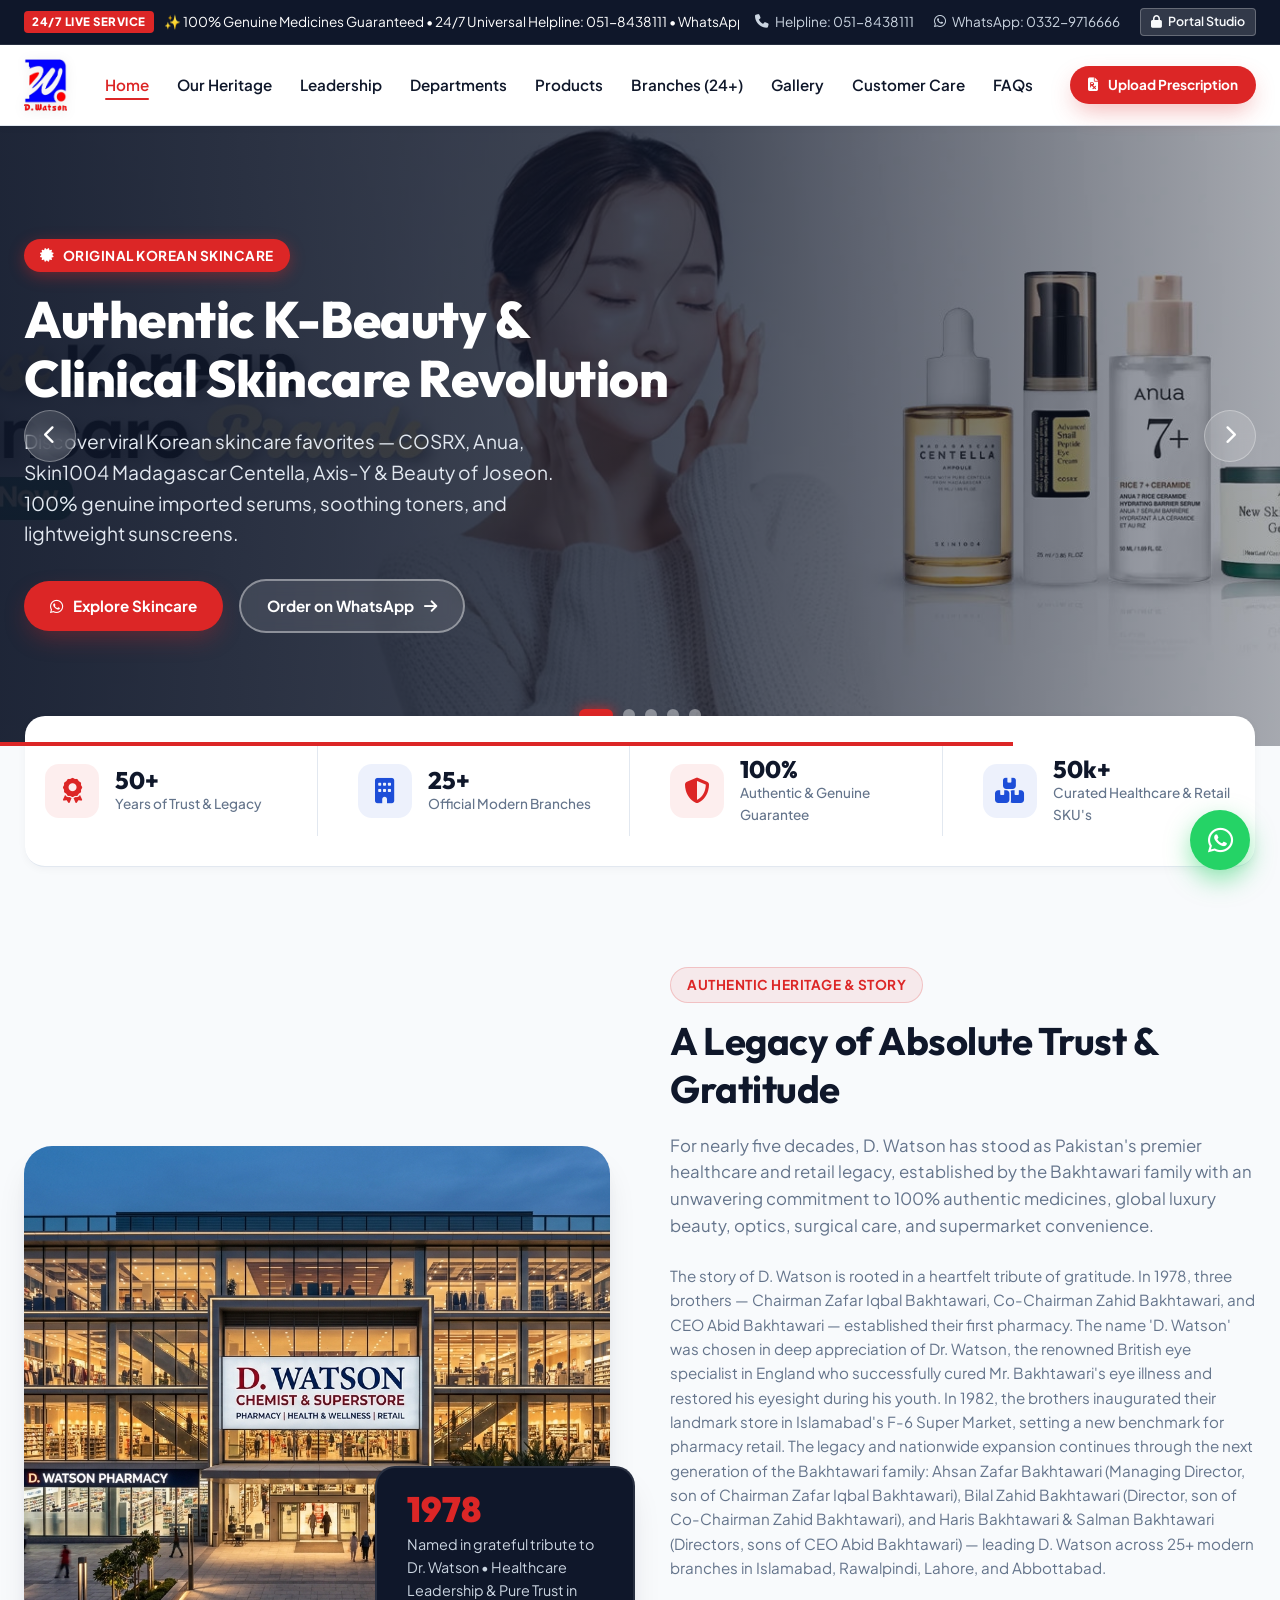
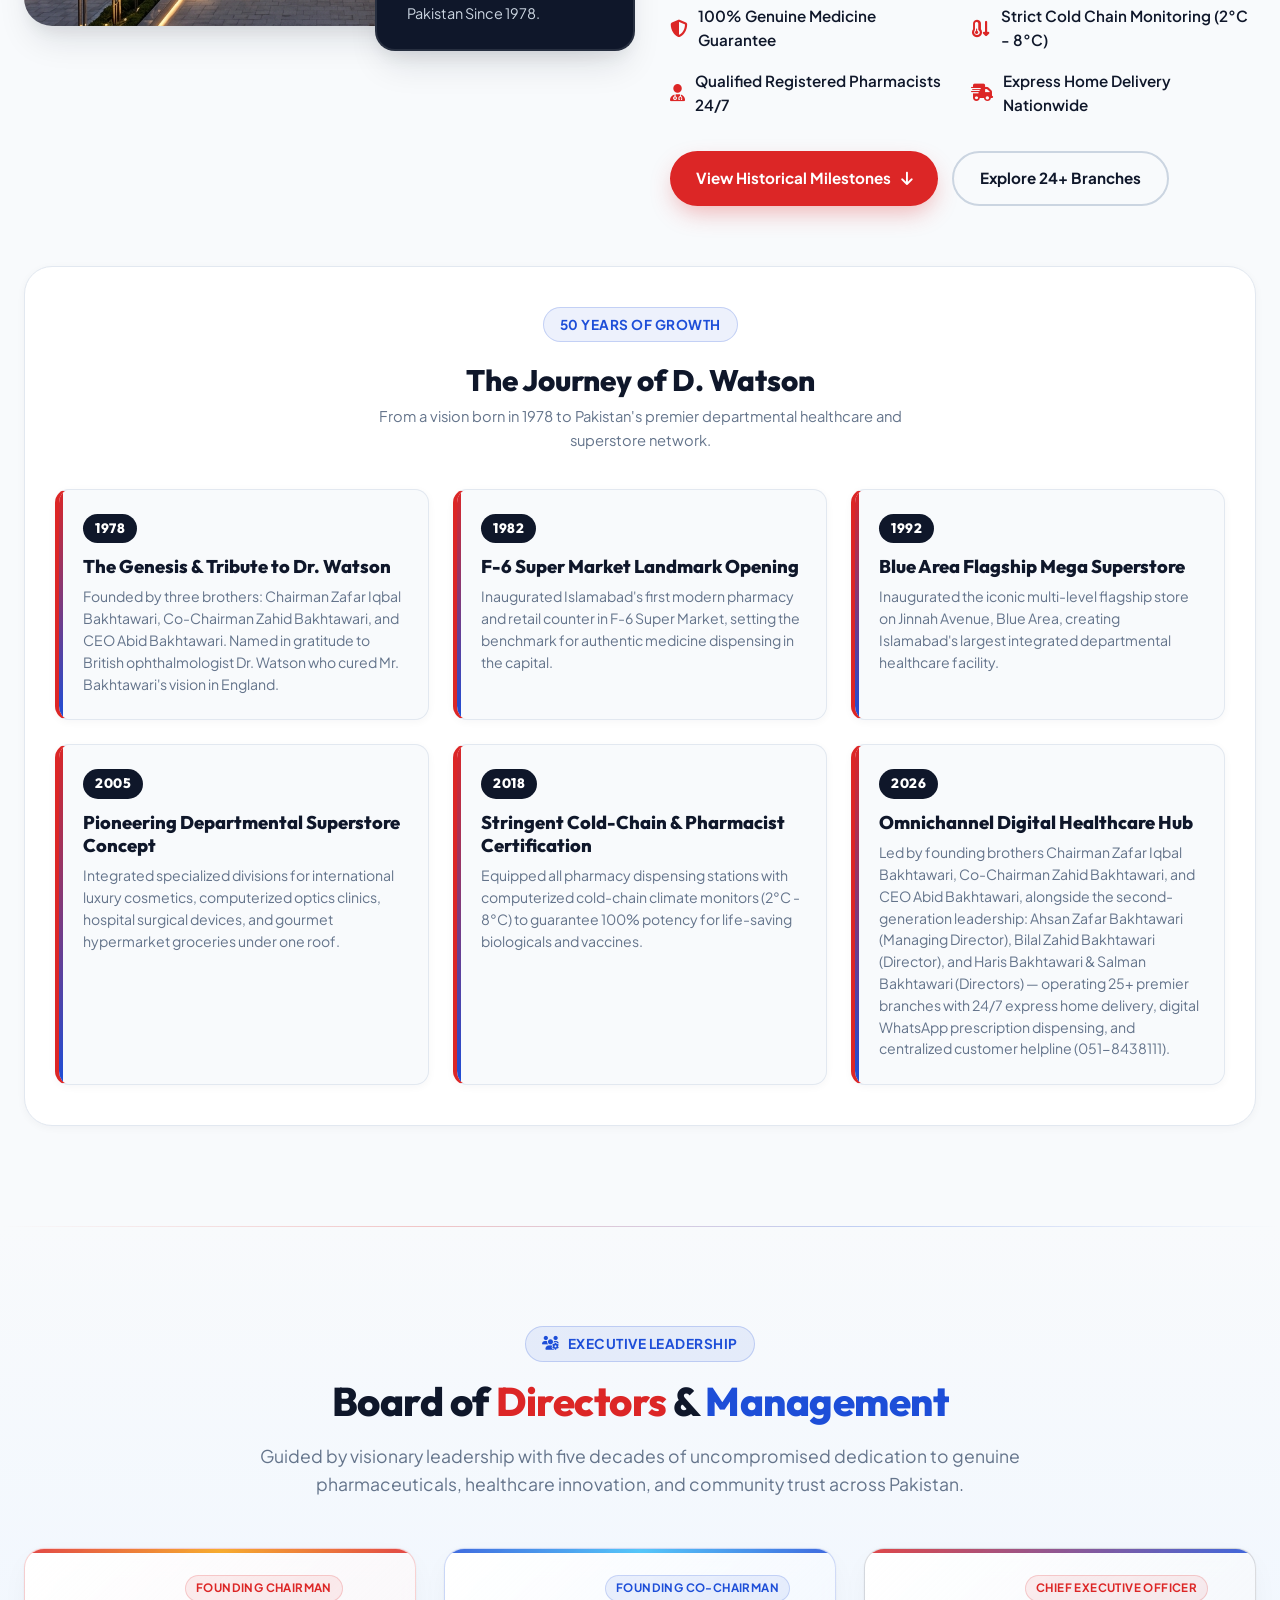
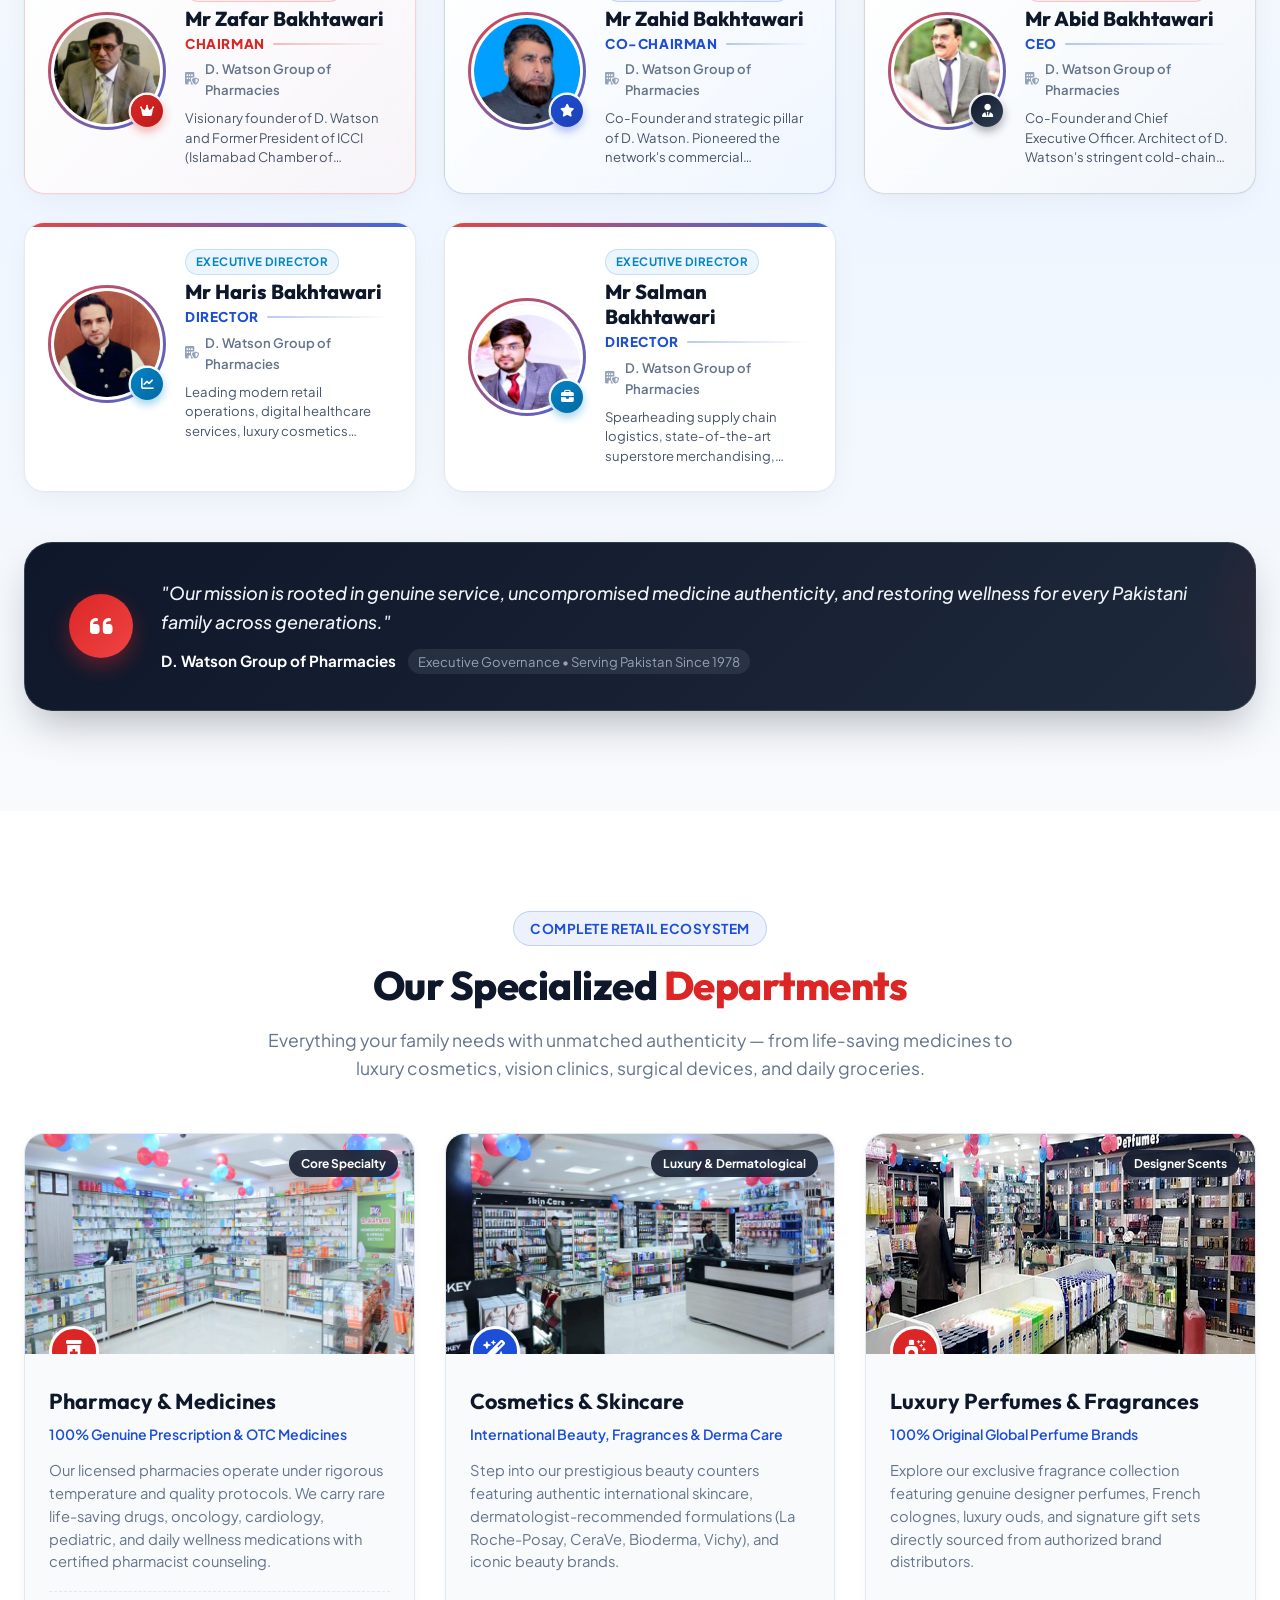
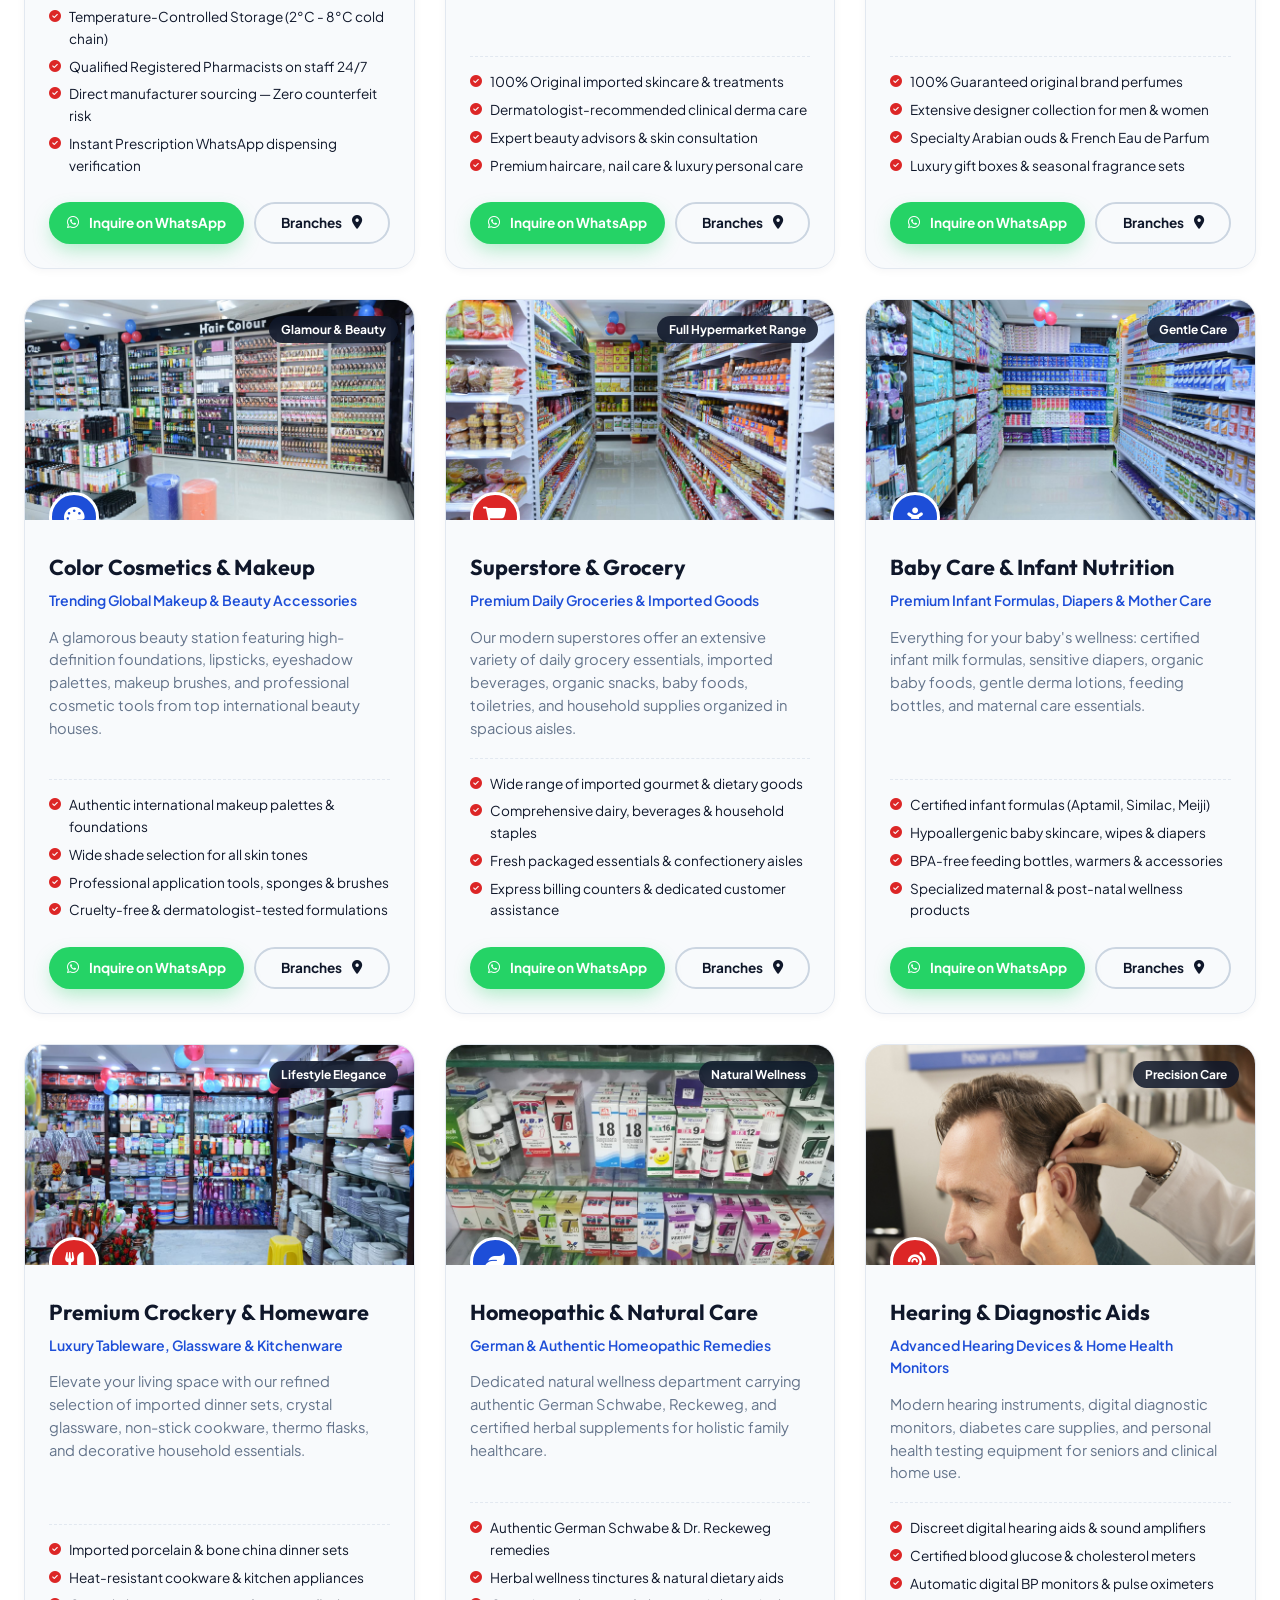
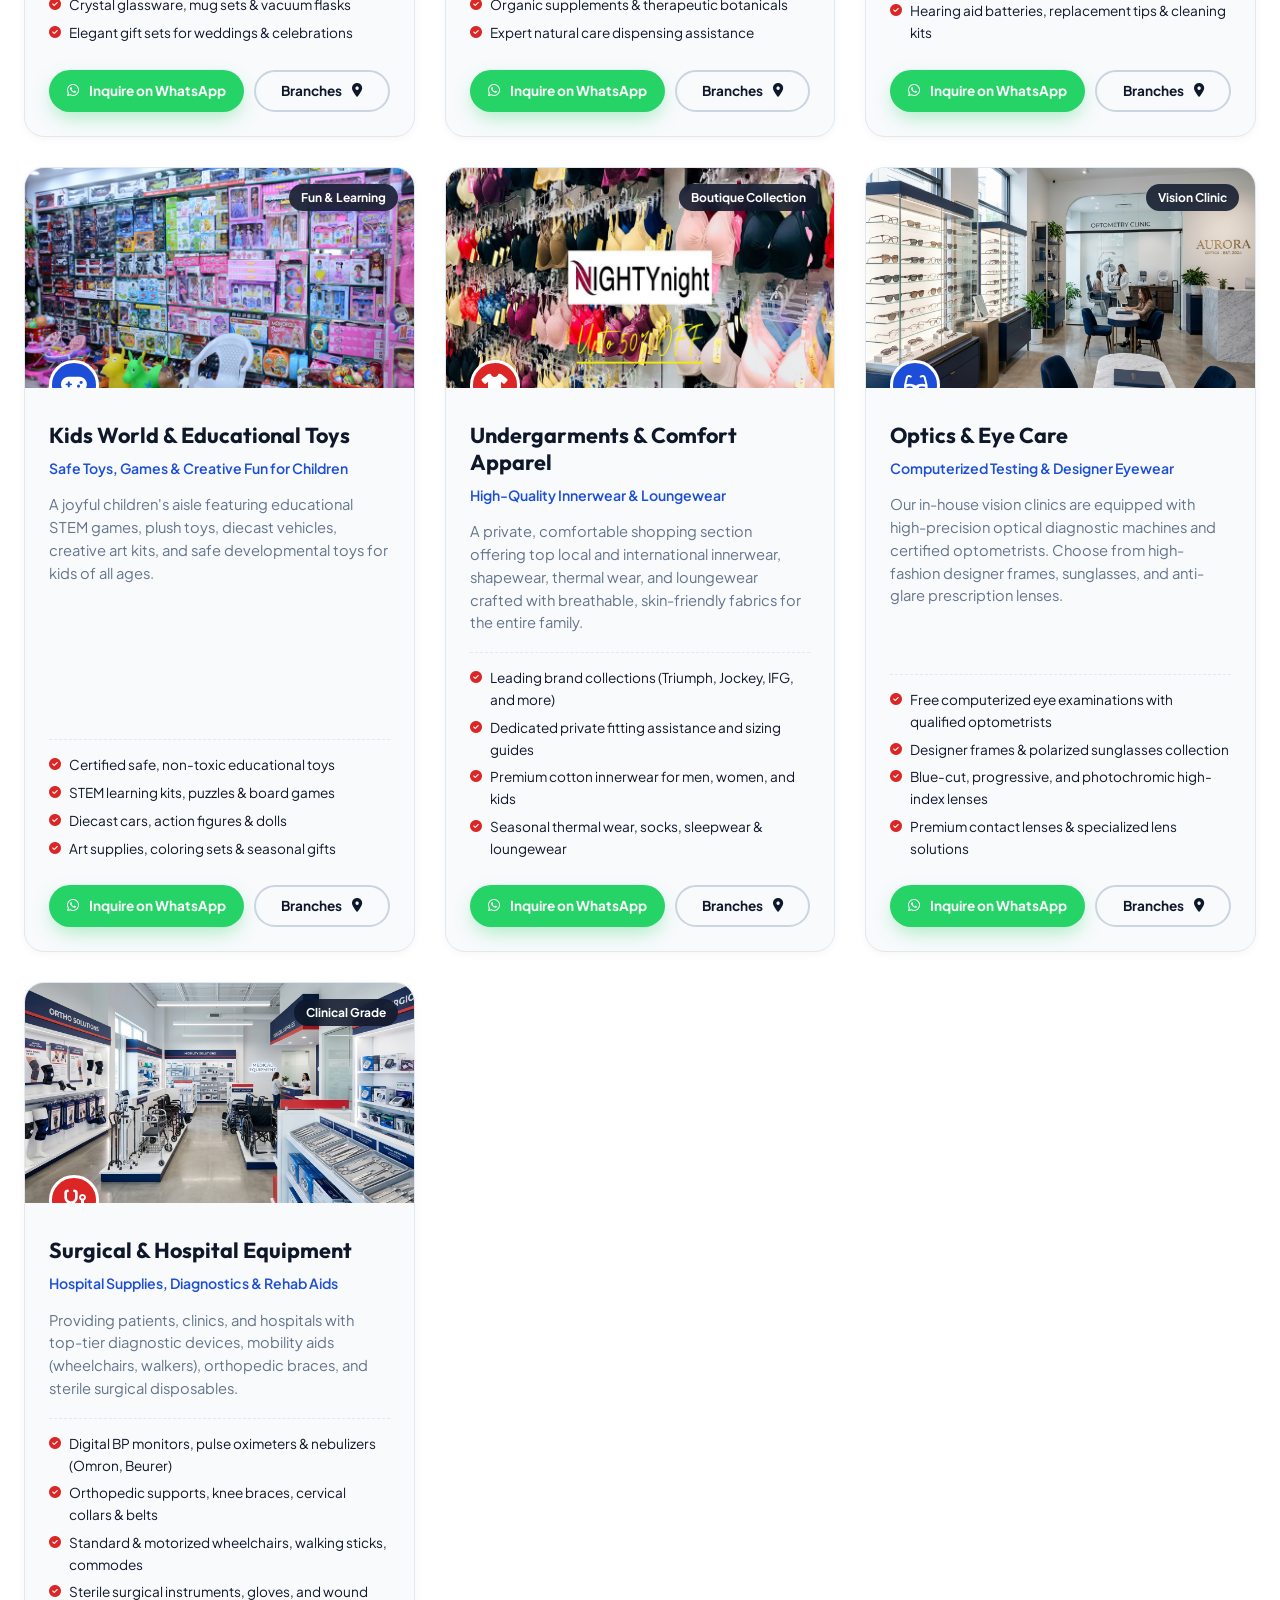
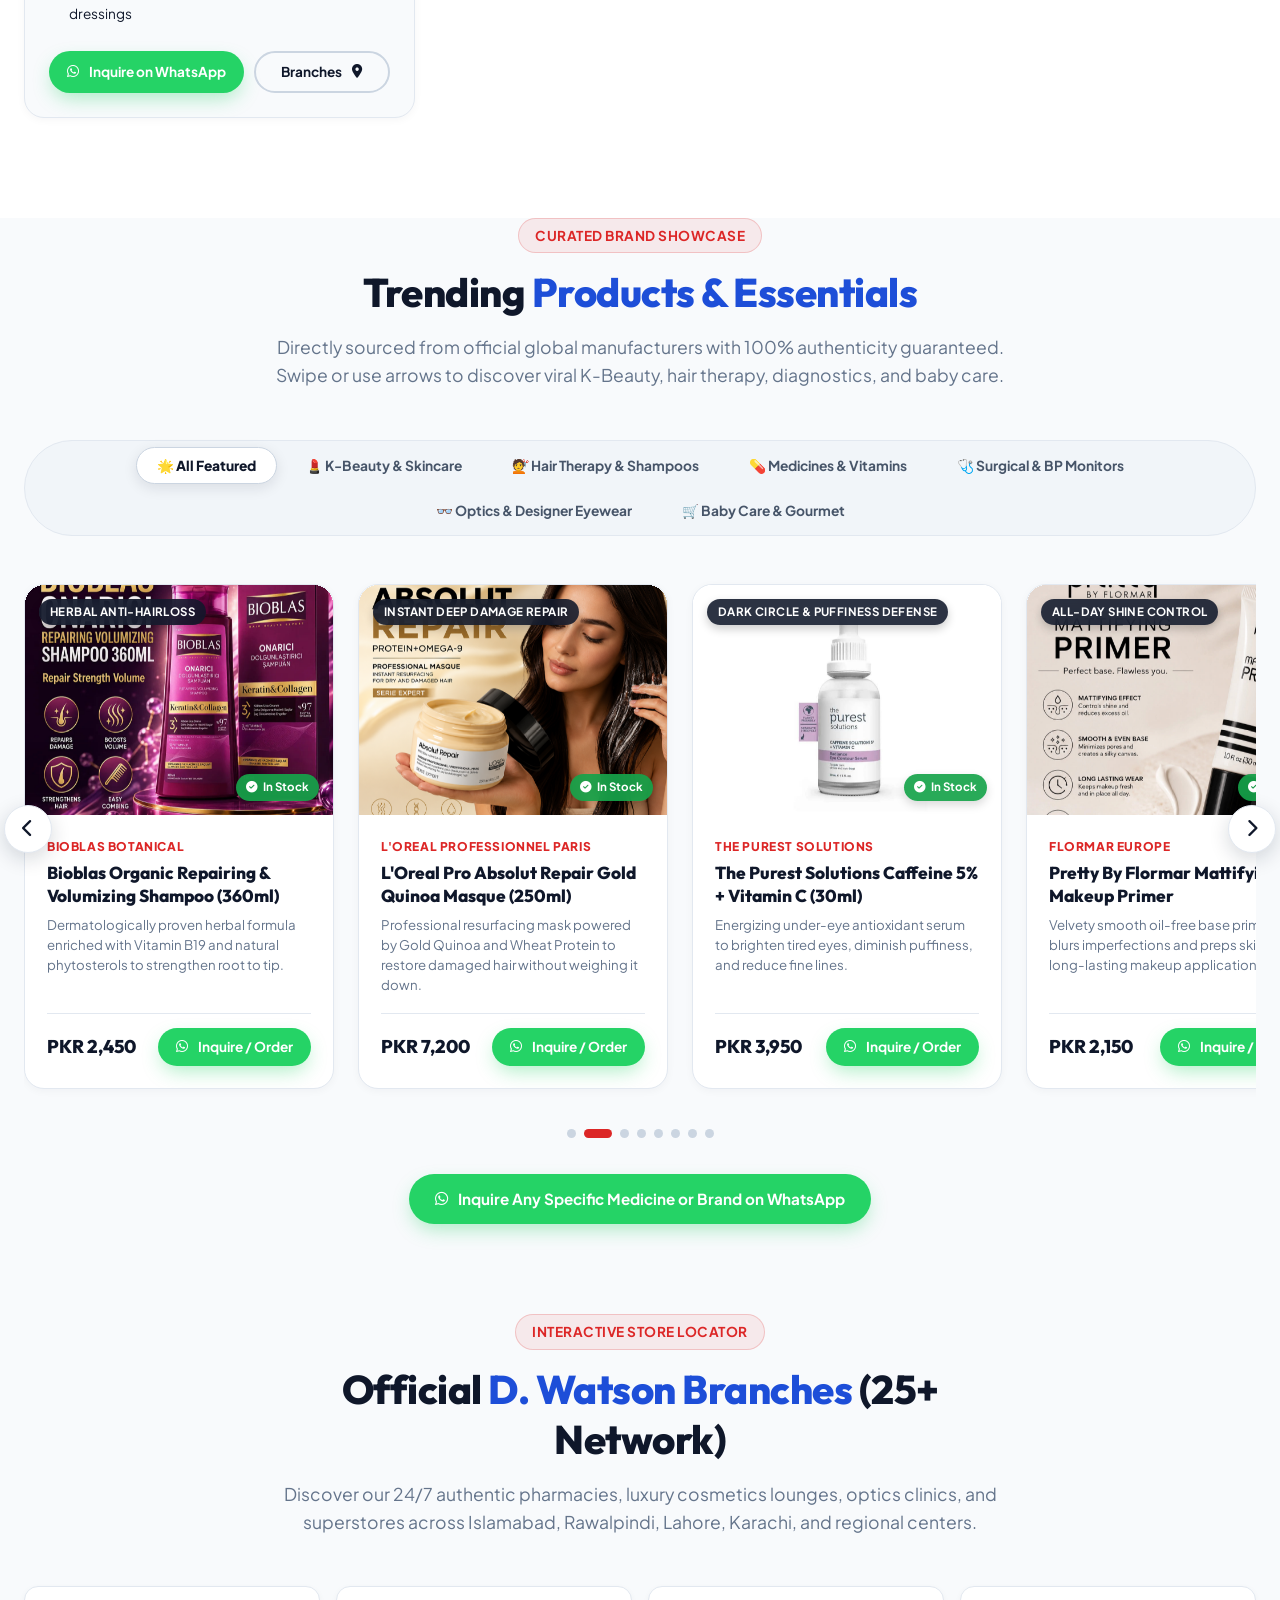
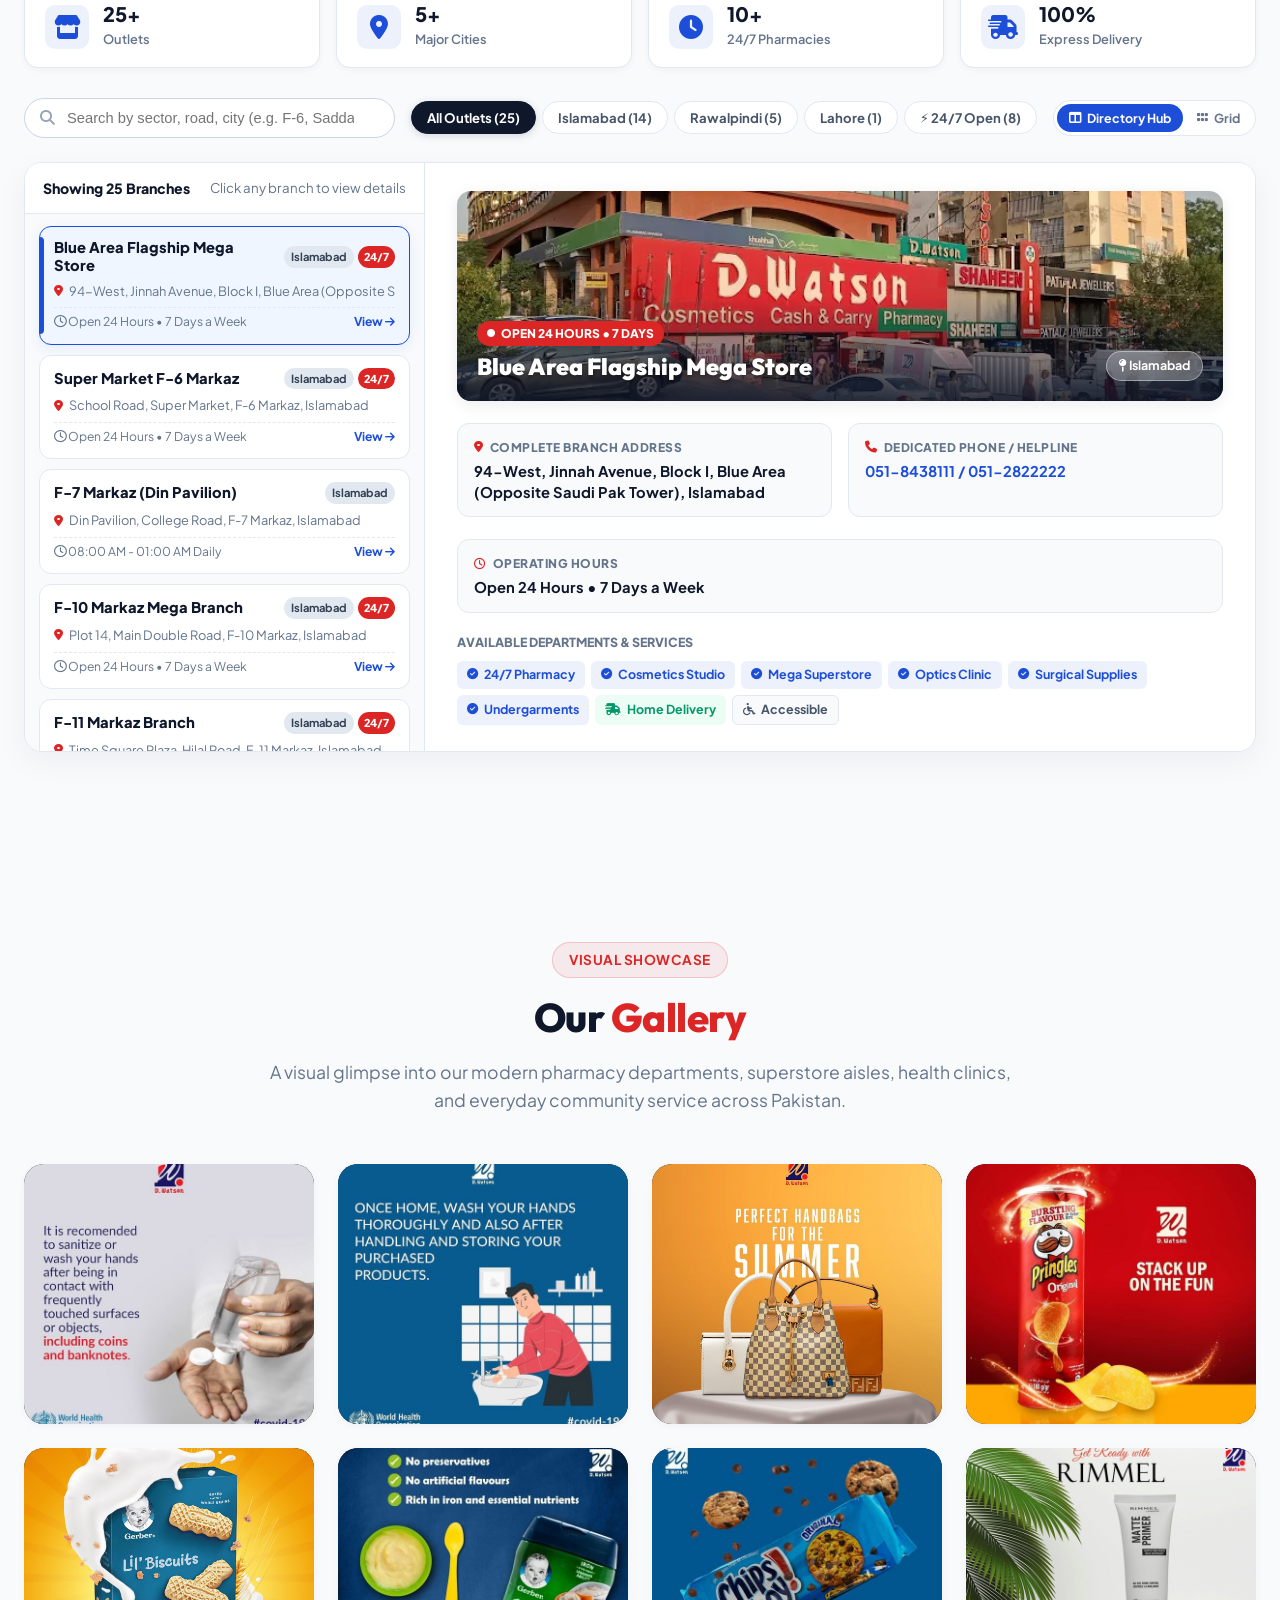
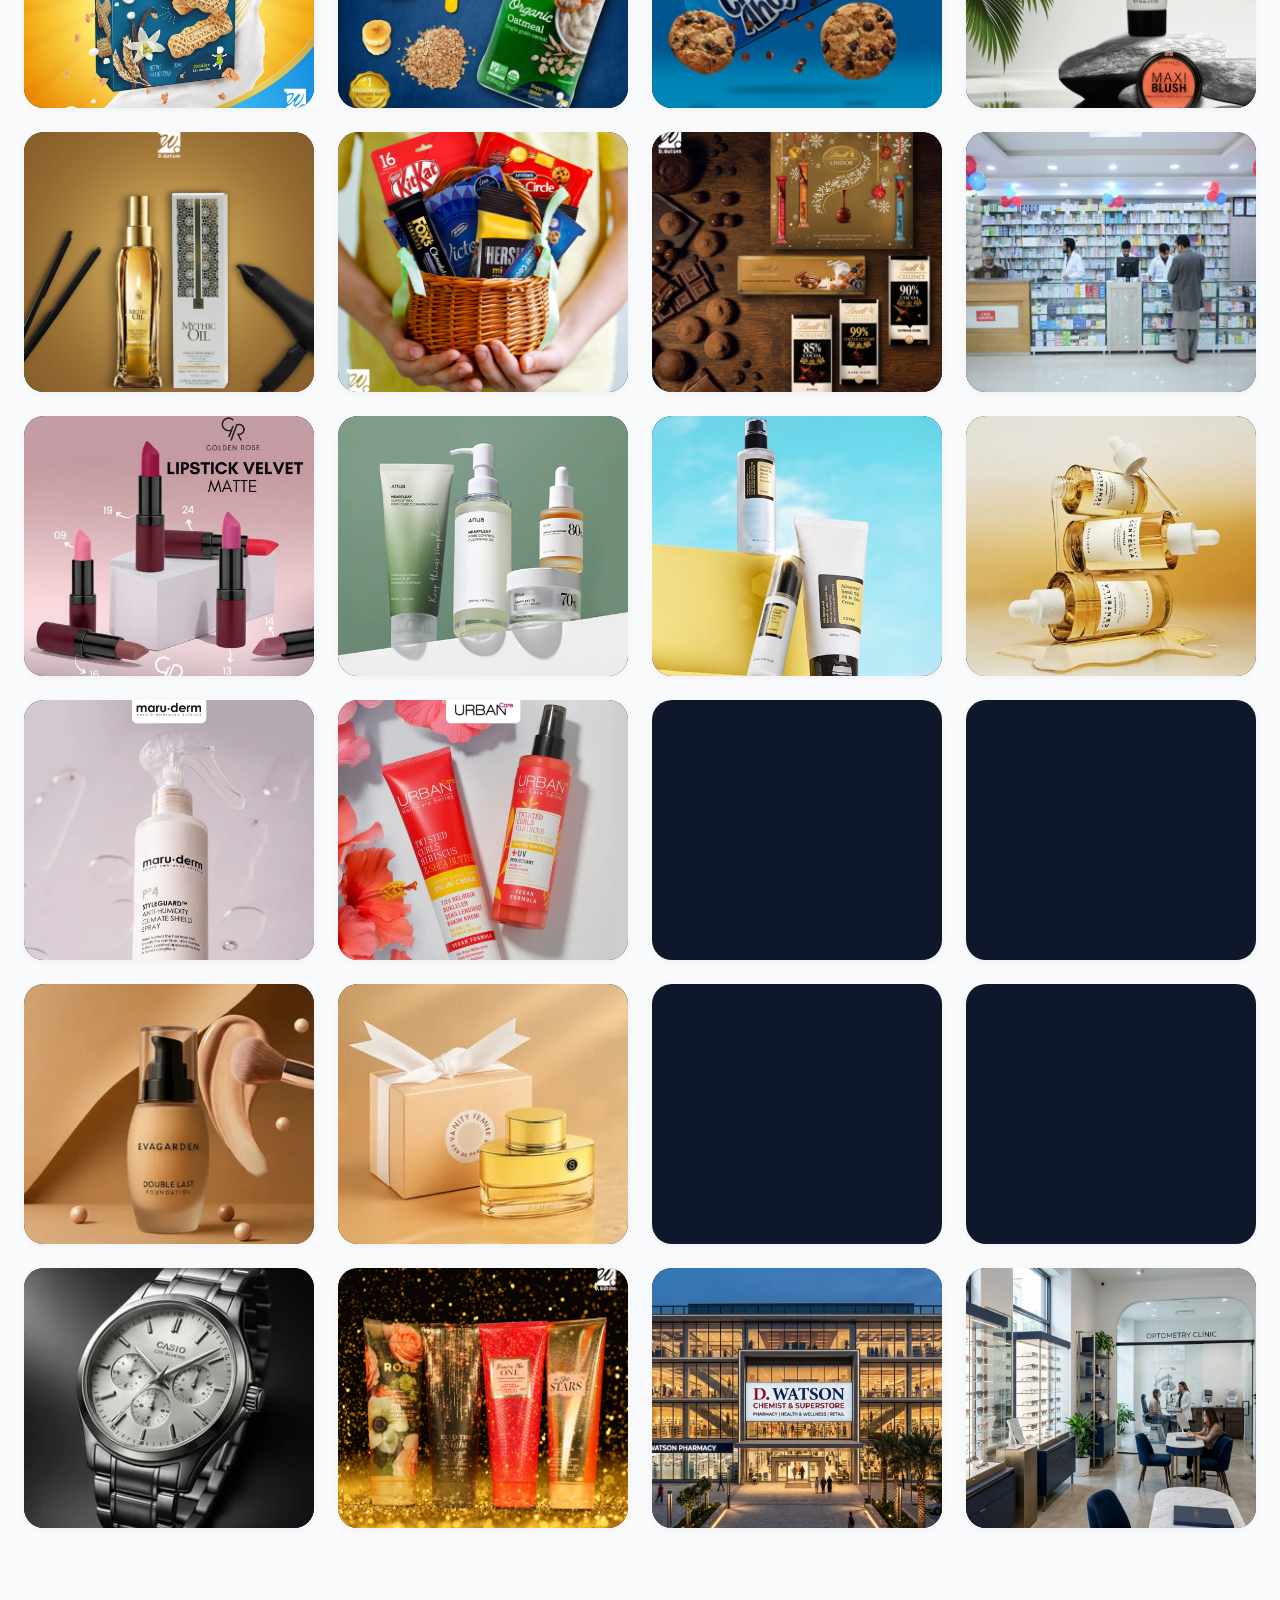
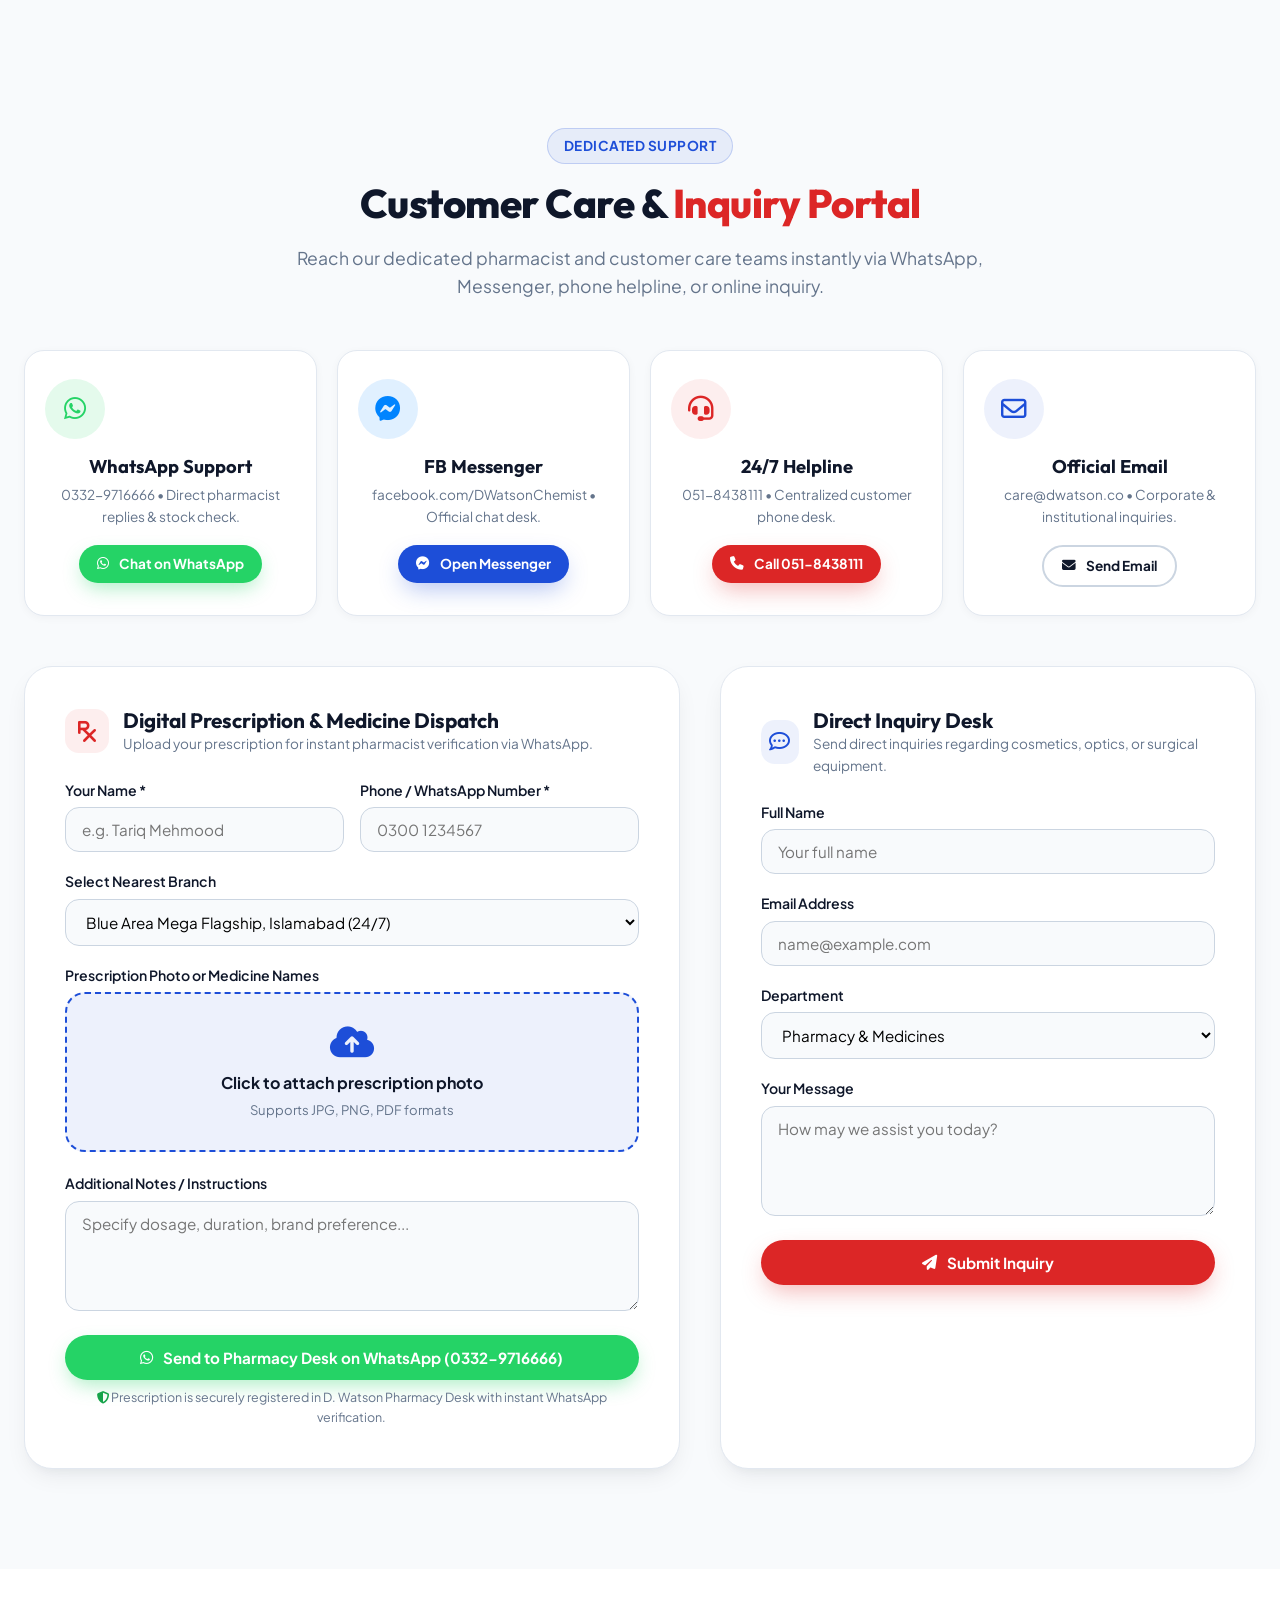
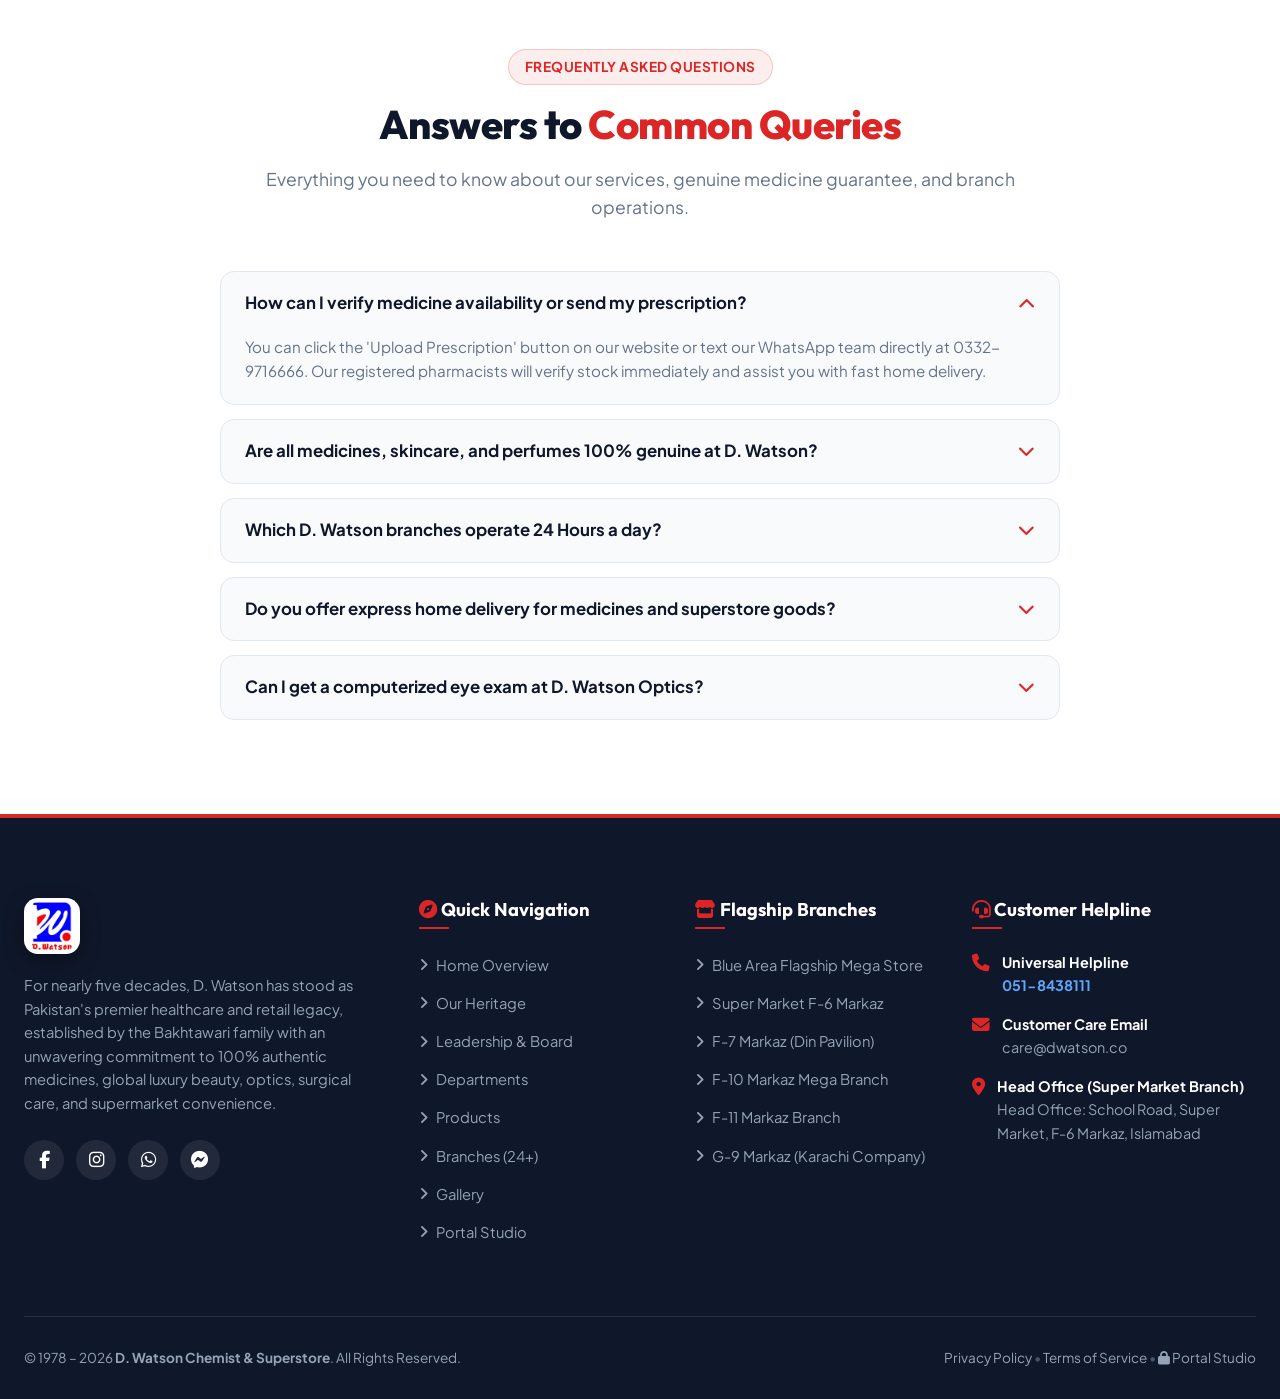
==== commit 60370406: "Remove WhatsApp from branches, keep direct Call and Directions, enhance visible branch directory scr" ====
--- a/index.html
+++ b/index.html
@@ -19,9 +19,9 @@
   <link rel="icon" type="image/png" href="assets/images/favicon.png">
   <link rel="shortcut icon" href="favicon.ico">
 
-  <!-- Stylesheets (v4.6 - Full Responsive Branch Hub, Authentic Storefronts & Emblem Footer) -->
-  <link rel="stylesheet" href="css/style.css?v=4.6">
-  <link rel="stylesheet" href="css/responsive.css?v=4.6">
+  <!-- Stylesheets (v5.0 - Visible Red Branch Directory Scrollbar & Explorer Indicator) -->
+  <link rel="stylesheet" href="css/style.css?v=5.0">
+  <link rel="stylesheet" href="css/responsive.css?v=5.0">
 </head>
 <body>
 
@@ -460,6 +460,9 @@
           </div>
           <div class="branch-scroll-list" id="branchScrollList">
             <!-- Populated dynamically via main.js -->
+          </div>
+          <div class="branch-list-footer">
+            <i class="fa-solid fa-angles-down"></i> Scroll down to explore all branches
           </div>
         </div>
 
@@ -955,8 +958,8 @@
     </a>
   </nav>
 
-  <!-- Scripts (v4.6) -->
-  <script src="js/data.js?v=4.6"></script>
-  <script src="js/main.js?v=4.6"></script>
+  <!-- Scripts (v5.0) -->
+  <script src="js/data.js?v=5.0"></script>
+  <script src="js/main.js?v=5.0"></script>
 </body>
 </html>
--- a/css/style.css
+++ b/css/style.css
@@ -1581,28 +1581,58 @@
 
 .branch-scroll-list {
   flex: 1;
-  overflow-y: auto;
-  padding: 12px;
+  overflow-y: scroll; /* Always show scrollbar */
+  padding: 12px 14px 14px;
   display: flex;
   flex-direction: column;
   gap: 10px;
+  scrollbar-width: thin;
+  scrollbar-color: var(--dw-red) #F1F5F9;
 }
 
 .branch-scroll-list::-webkit-scrollbar {
-  width: 6px;
+  width: 8px;
+  display: block;
 }
 
 .branch-scroll-list::-webkit-scrollbar-track {
   background: #F1F5F9;
+  border-radius: 8px;
+  margin: 4px 0;
 }
 
 .branch-scroll-list::-webkit-scrollbar-thumb {
-  background: #CBD5E1;
-  border-radius: 4px;
+  background: var(--dw-red);
+  border-radius: 8px;
+  border: 2px solid #F1F5F9;
 }
 
 .branch-scroll-list::-webkit-scrollbar-thumb:hover {
-  background: #94A3B8;
+  background: #B91C1C;
+}
+
+.branch-list-footer {
+  padding: 10px 14px;
+  background: #FFFFFF;
+  border-top: 1px solid #E2E8F0;
+  font-size: 0.78rem;
+  font-weight: 700;
+  color: #64748B;
+  display: flex;
+  align-items: center;
+  justify-content: center;
+  gap: 8px;
+  box-shadow: 0 -2px 10px rgba(0, 0, 0, 0.03);
+}
+
+.branch-list-footer i {
+  color: var(--dw-red);
+  animation: bounceDown 1.5s infinite ease-in-out;
+}
+
+@keyframes bounceDown {
+  0%, 100% { transform: translateY(0); }
+  50% { transform: translateY(3px); }
 }
 
 /* Compact Branch Item in List */
@@ -1840,21 +1870,23 @@
 }
 
 .branch-action-buttons-hub {
-  display: flex;
+  display: grid;
+  grid-template-columns: 1fr 1fr;
   gap: 12px;
   margin-top: auto;
-  padding-top: 16px;
-  border-top: 1px solid #E2E8F0;
-  flex-wrap: wrap;
+  padding-top: 18px;
+  border-top: 1px dashed #E2E8F0;
 }
 
 .branch-action-buttons-hub .btn {
-  flex: 1;
-  min-width: 140px;
+  display: flex;
+  align-items: center;
   justify-content: center;
-  padding: 12px 16px;
+  gap: 8px;
+  padding: 12px 18px;
   font-weight: 700;
-  font-size: 0.88rem;
+  font-size: 0.92rem;
+  border-radius: 12px;
 }
 
 /* Compact Grid View Styling */
--- a/css/responsive.css
+++ b/css/responsive.css
@@ -915,8 +915,25 @@
   }
 
   .branch-scroll-list {
+    flex: 1 !important;
+    overflow-y: scroll !important;
     padding: 8px 10px !important;
     gap: 8px !important;
+    scrollbar-width: thin !important;
+    scrollbar-color: var(--dw-red) #F1F5F9 !important;
+  }
+
+  .branch-list-footer {
+    padding: 8px 12px !important;
+    background: #FFFFFF !important;
+    border-top: 1px solid #E2E8F0 !important;
+    font-size: 0.74rem !important;
+    font-weight: 700 !important;
+    color: #64748B !important;
+    display: flex !important;
+    align-items: center !important;
+    justify-content: center !important;
+    gap: 6px !important;
   }
 
   .branch-mini-item {
@@ -1014,9 +1031,9 @@
   }
 
   .branch-action-buttons-hub {
-    display: flex !important;
-    flex-direction: column !important;
-    gap: 8px !important;
+    display: grid !important;
+    grid-template-columns: 1fr 1fr !important;
+    gap: 10px !important;
     width: 100% !important;
     margin-top: 14px !important;
     padding-top: 14px !important;
@@ -1025,14 +1042,15 @@
 
   .branch-action-buttons-hub .btn {
     width: 100% !important;
-    min-width: 100% !important;
-    padding: 11px 14px !important;
-    font-size: 0.86rem !important;
+    min-width: 0 !important;
+    padding: 12px 10px !important;
+    font-size: 0.84rem !important;
     border-radius: 10px !important;
     display: flex !important;
     justify-content: center !important;
     align-items: center !important;
-    gap: 8px !important;
+    gap: 6px !important;
+    text-align: center !important;
   }
 
   /* Grid View Fallback */
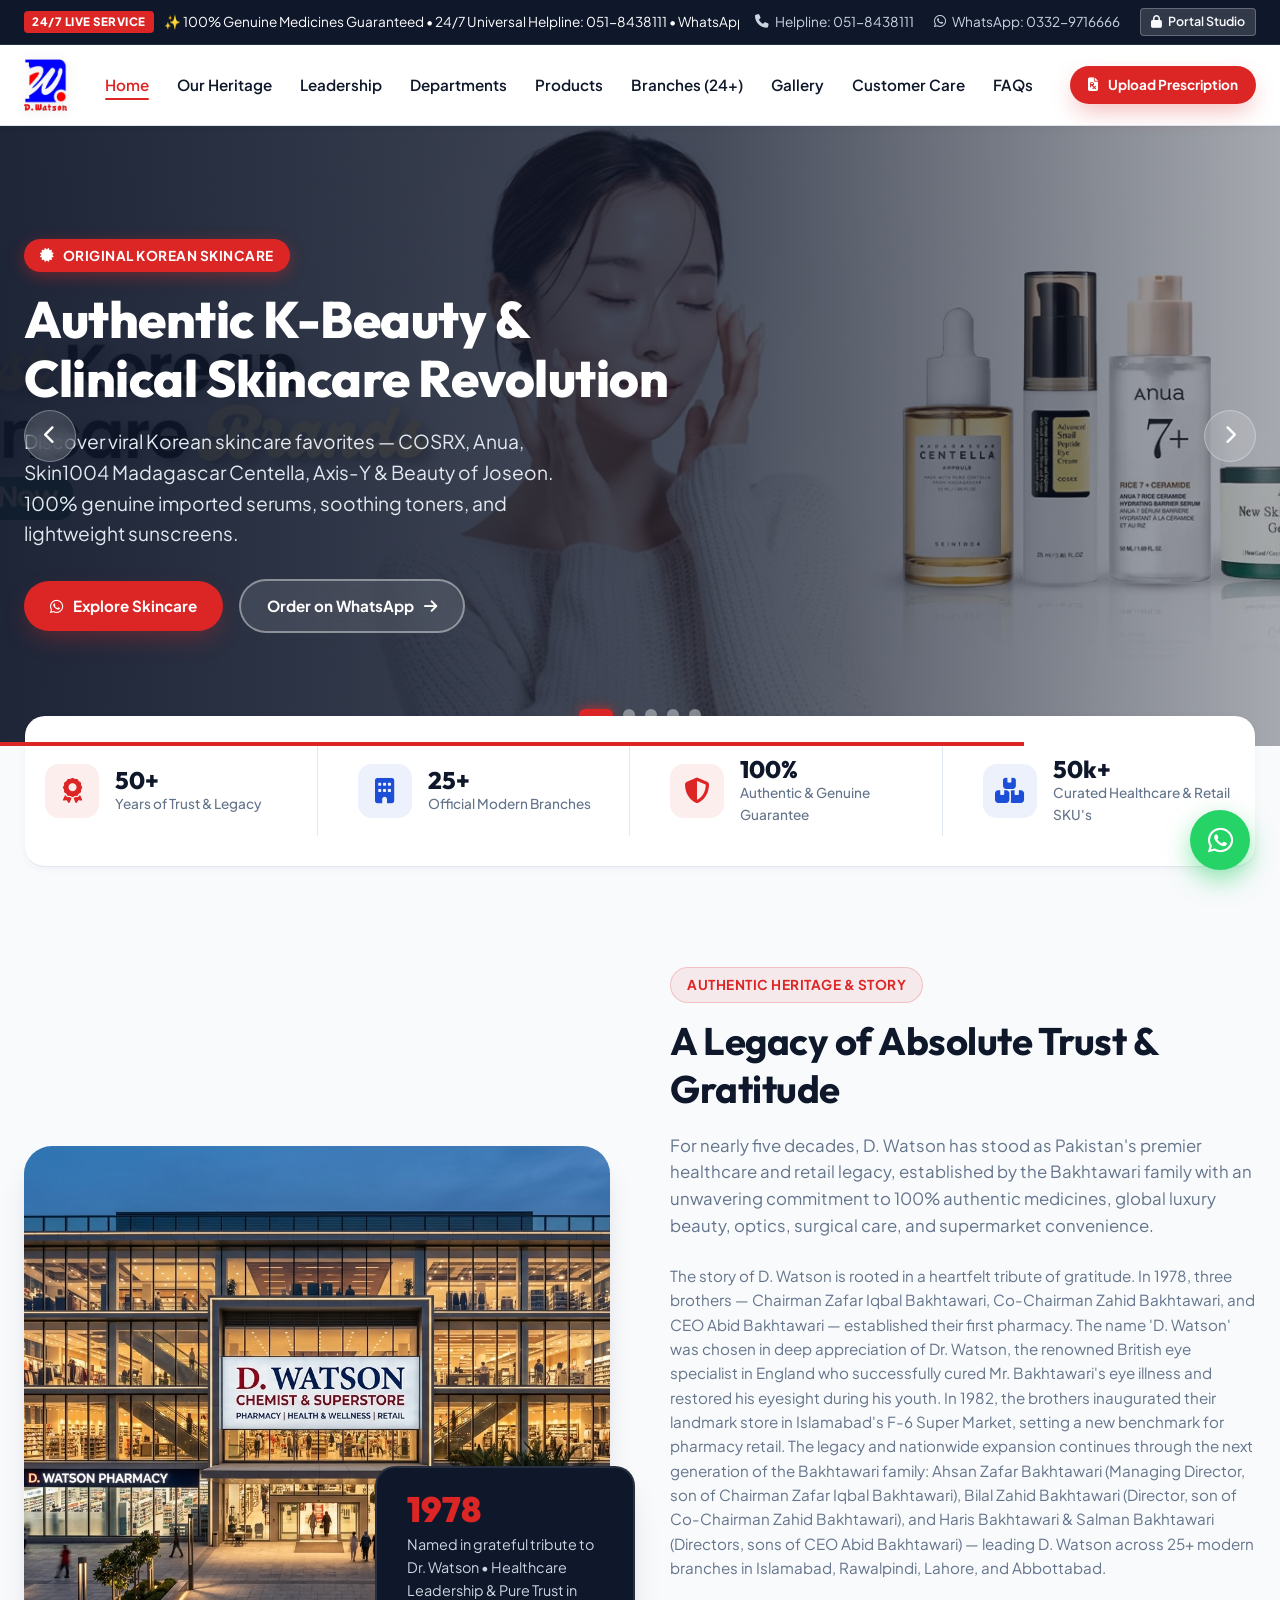
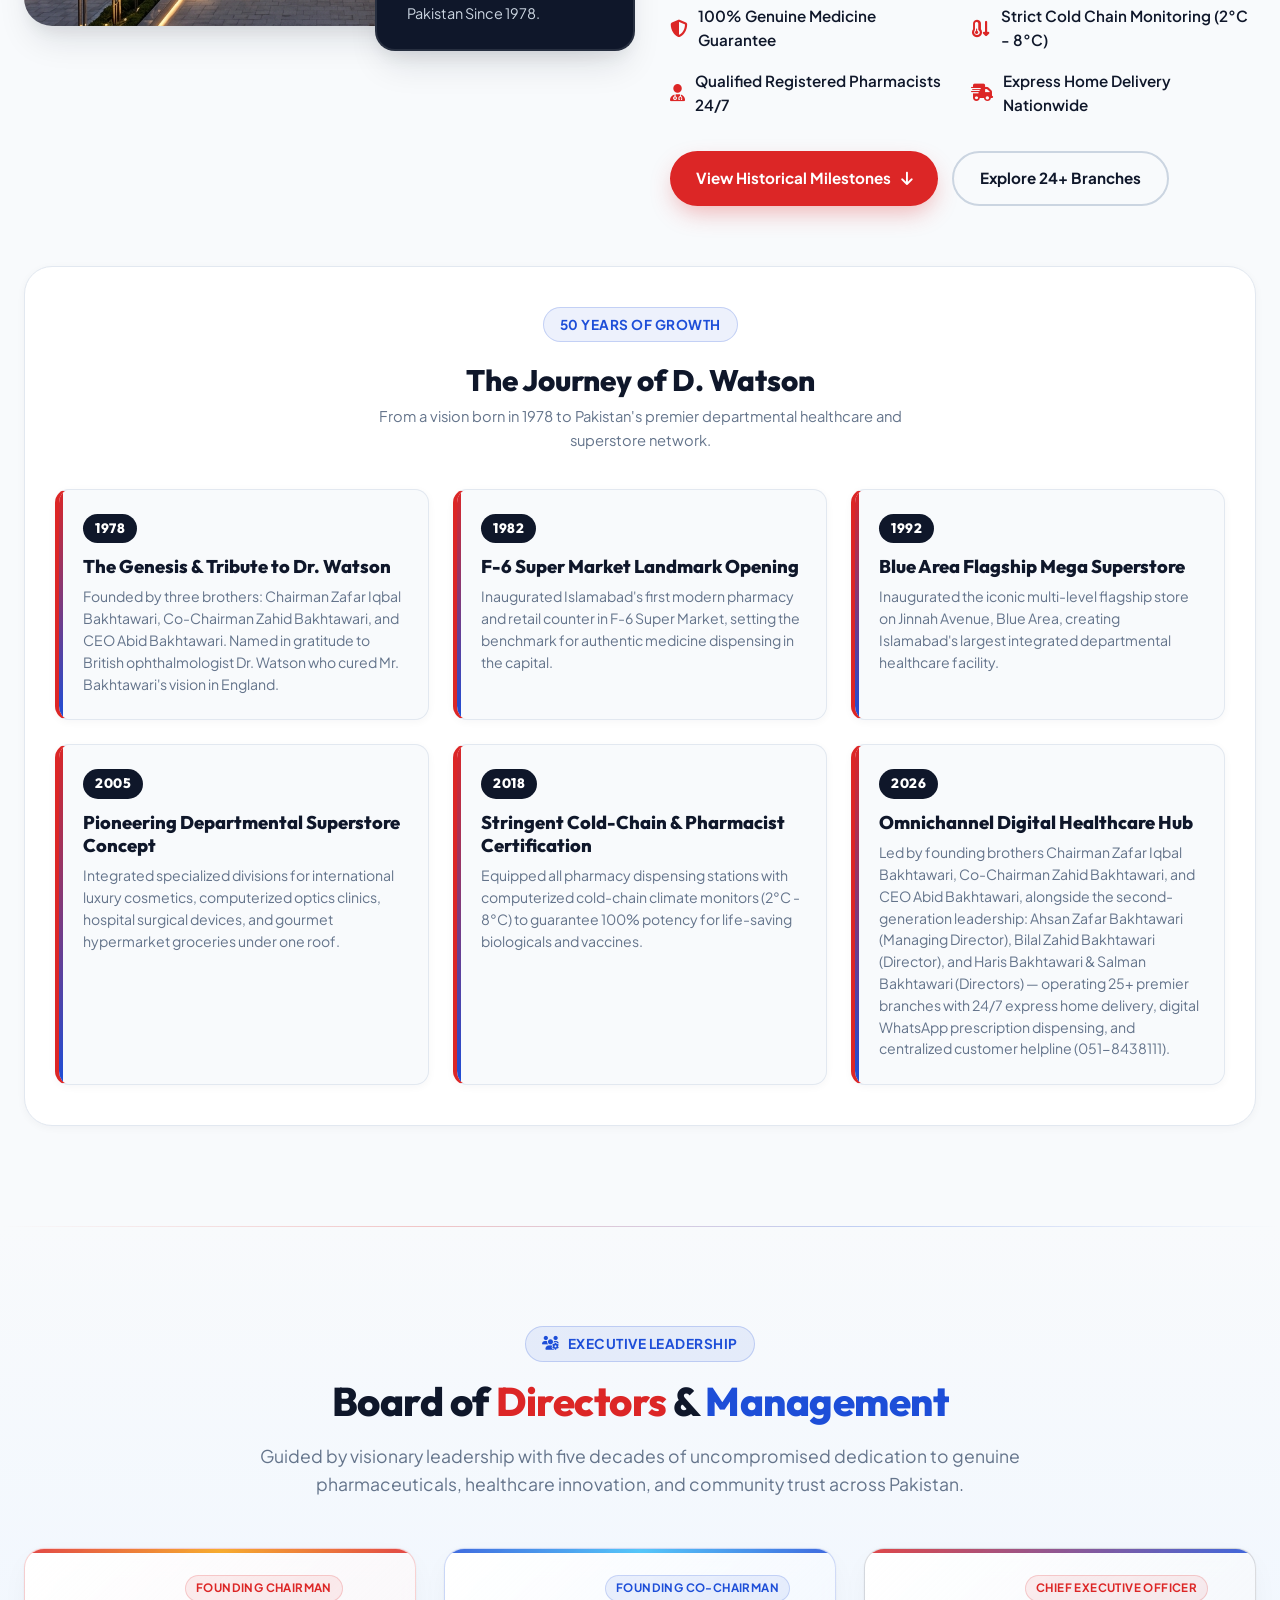
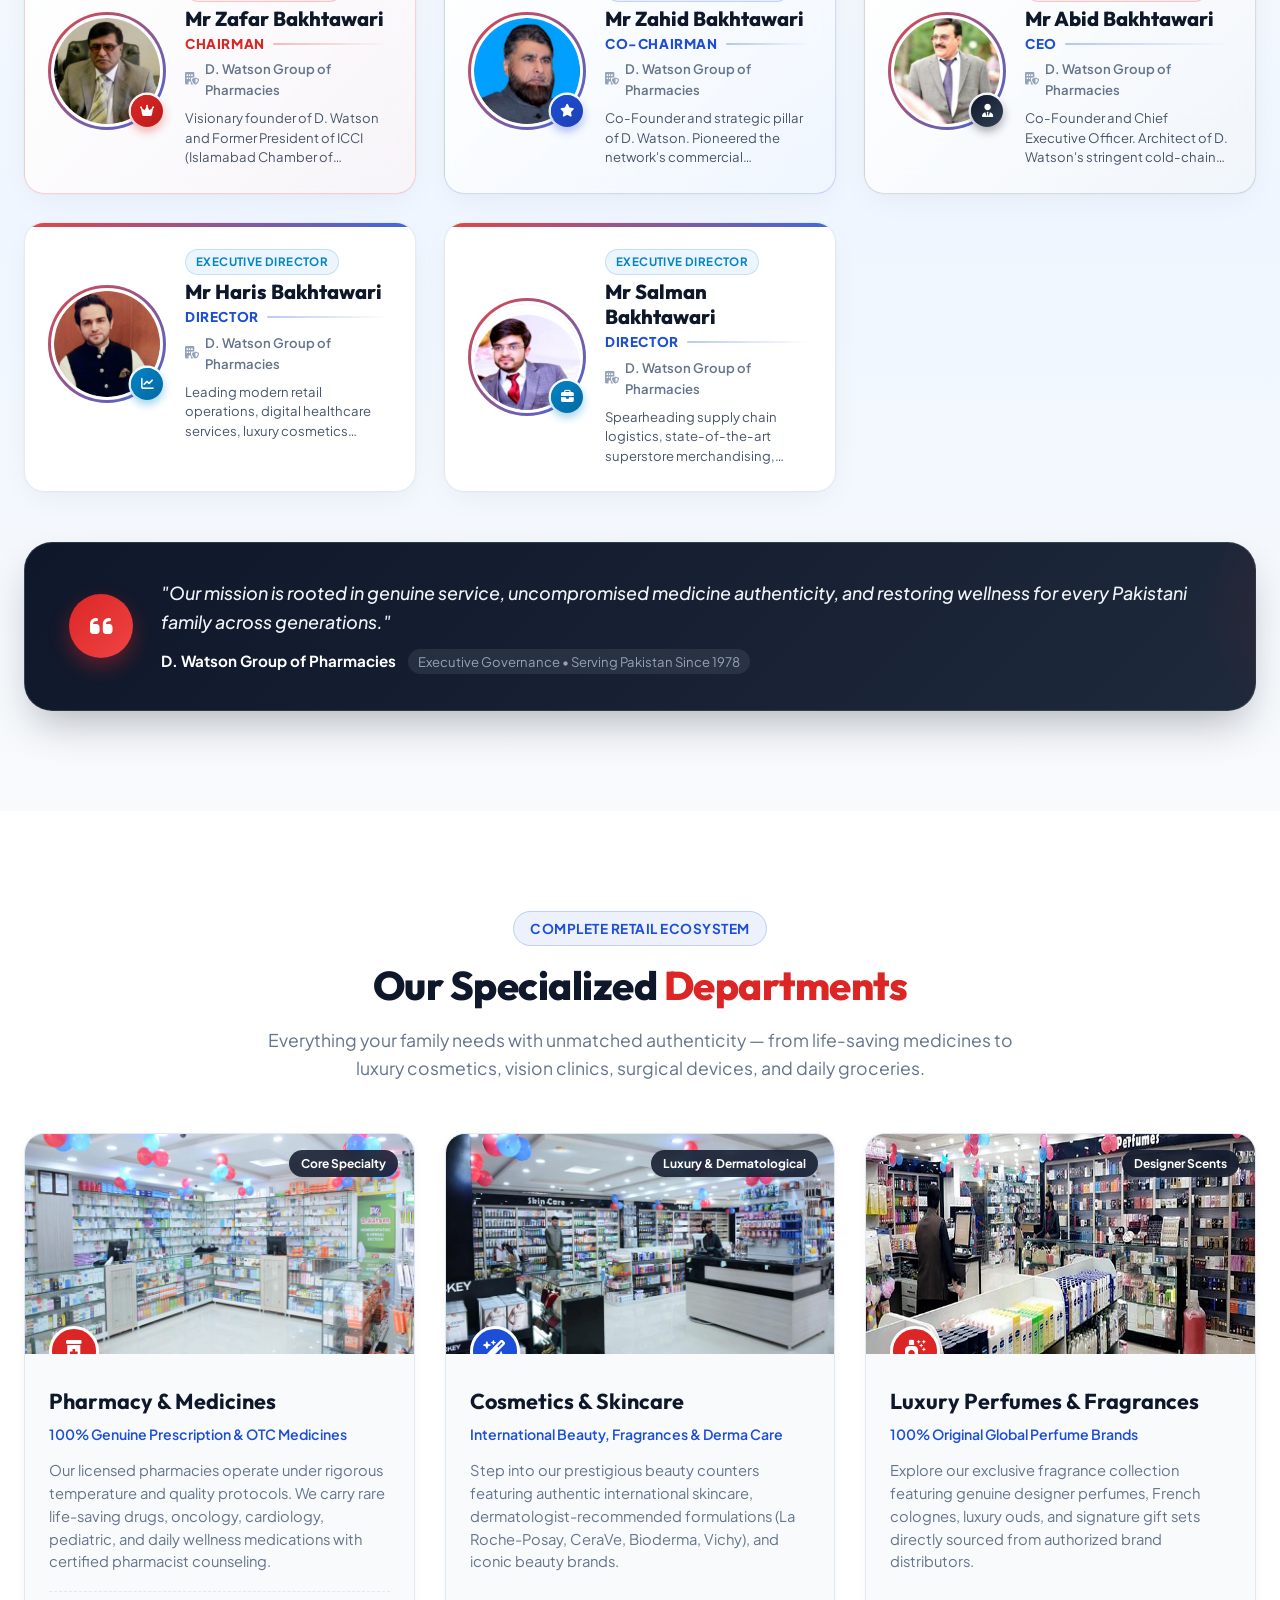
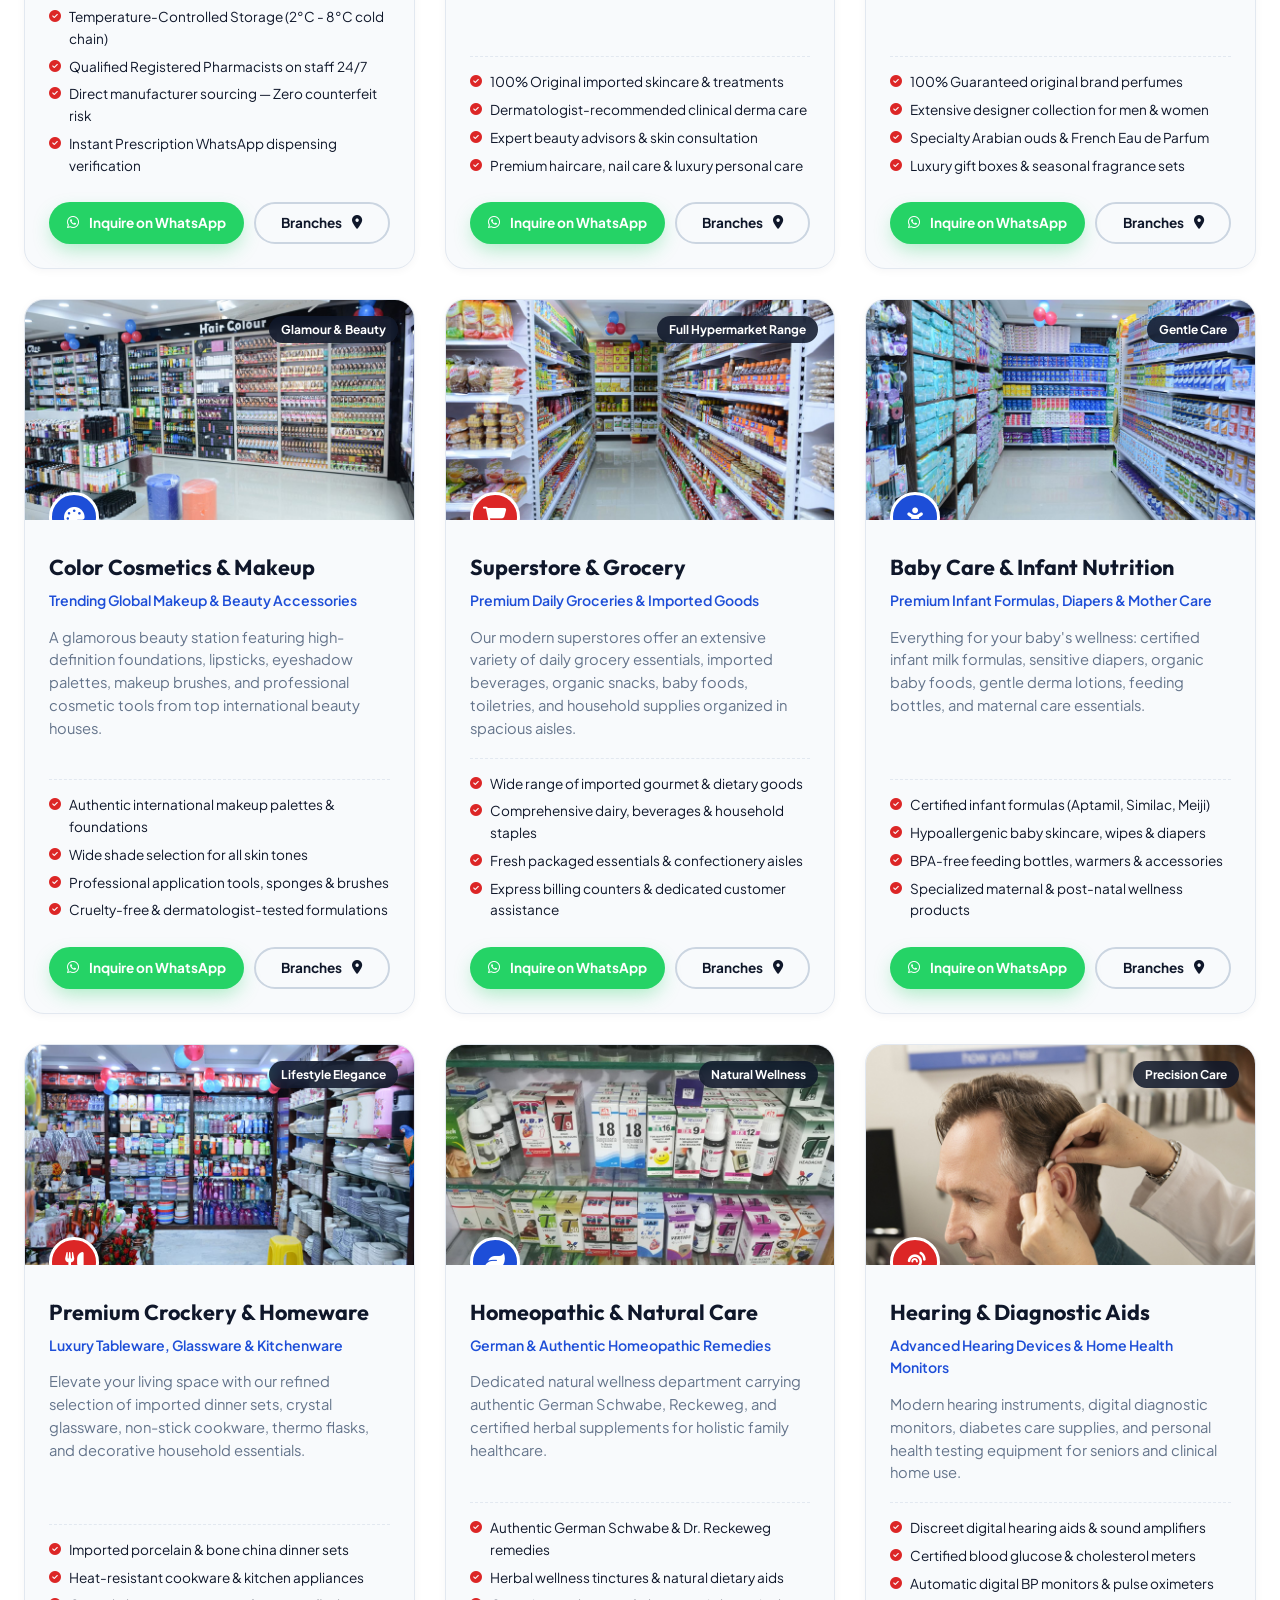
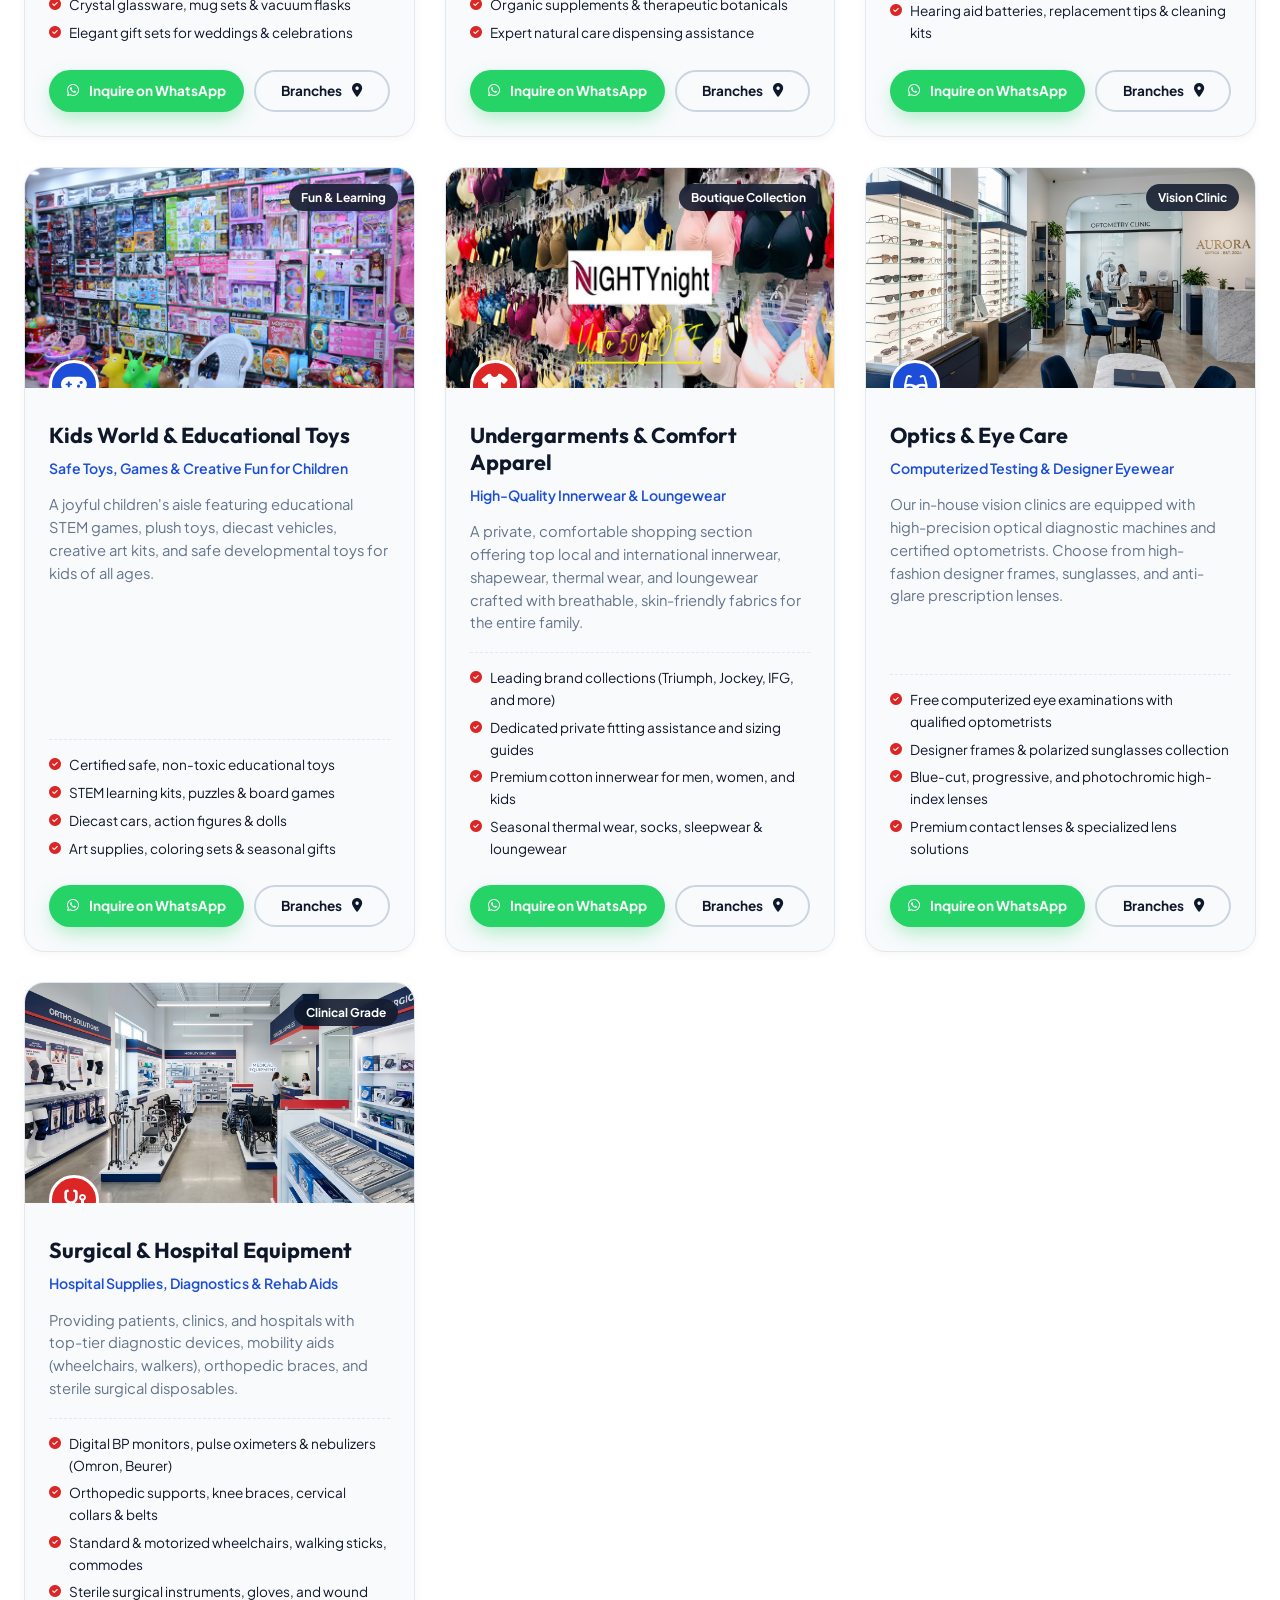
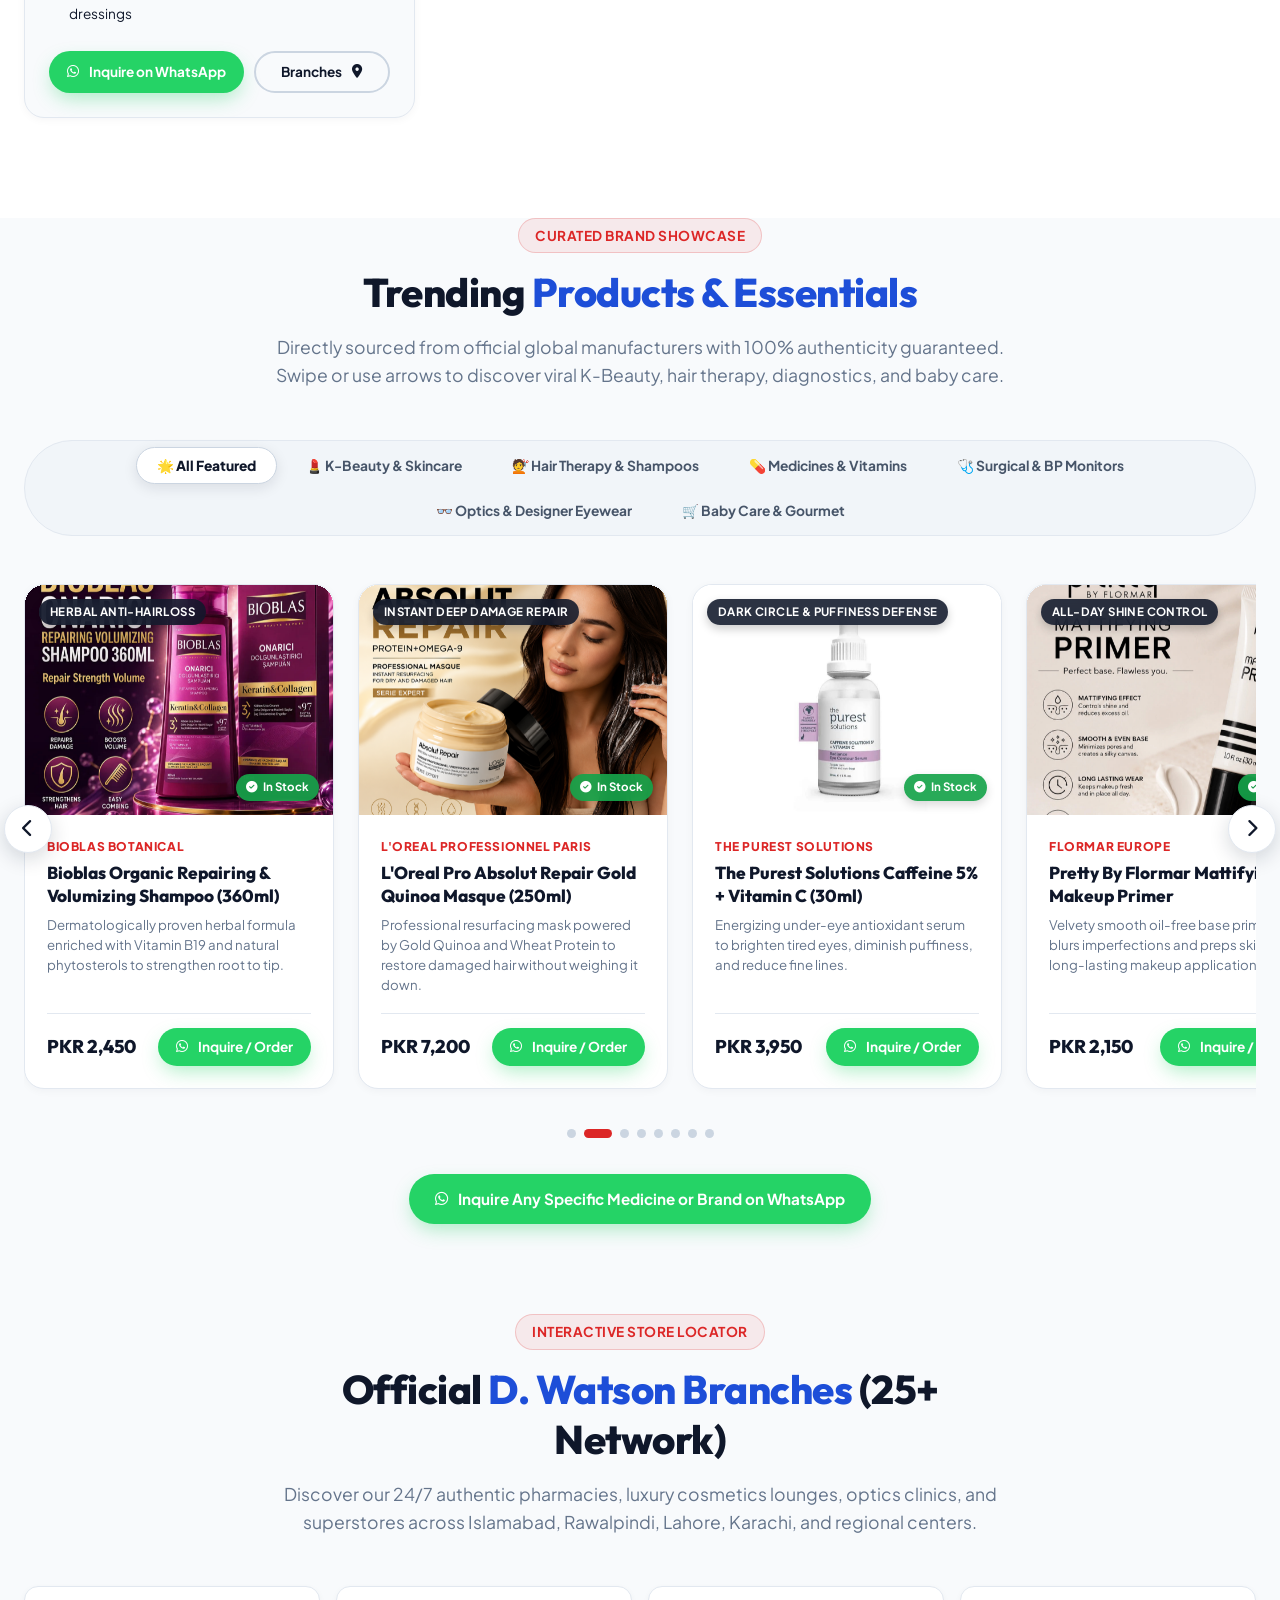
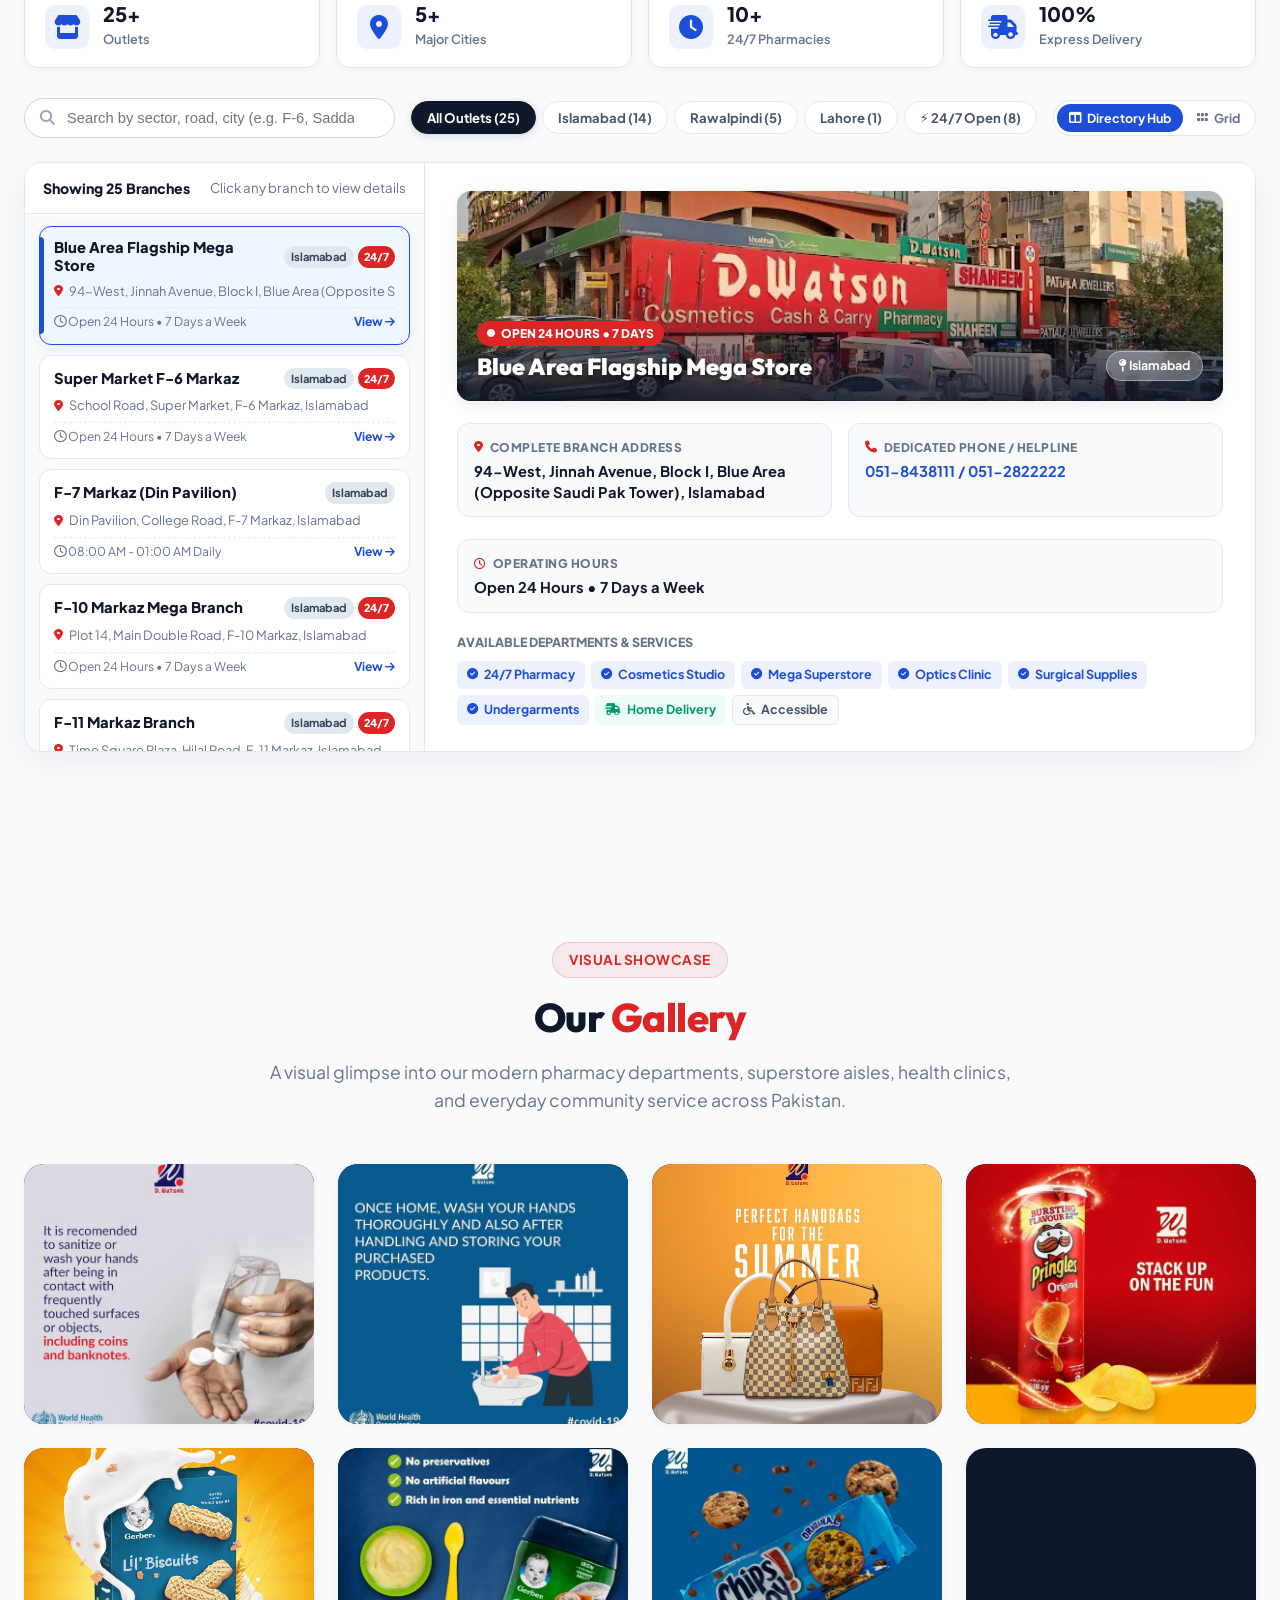
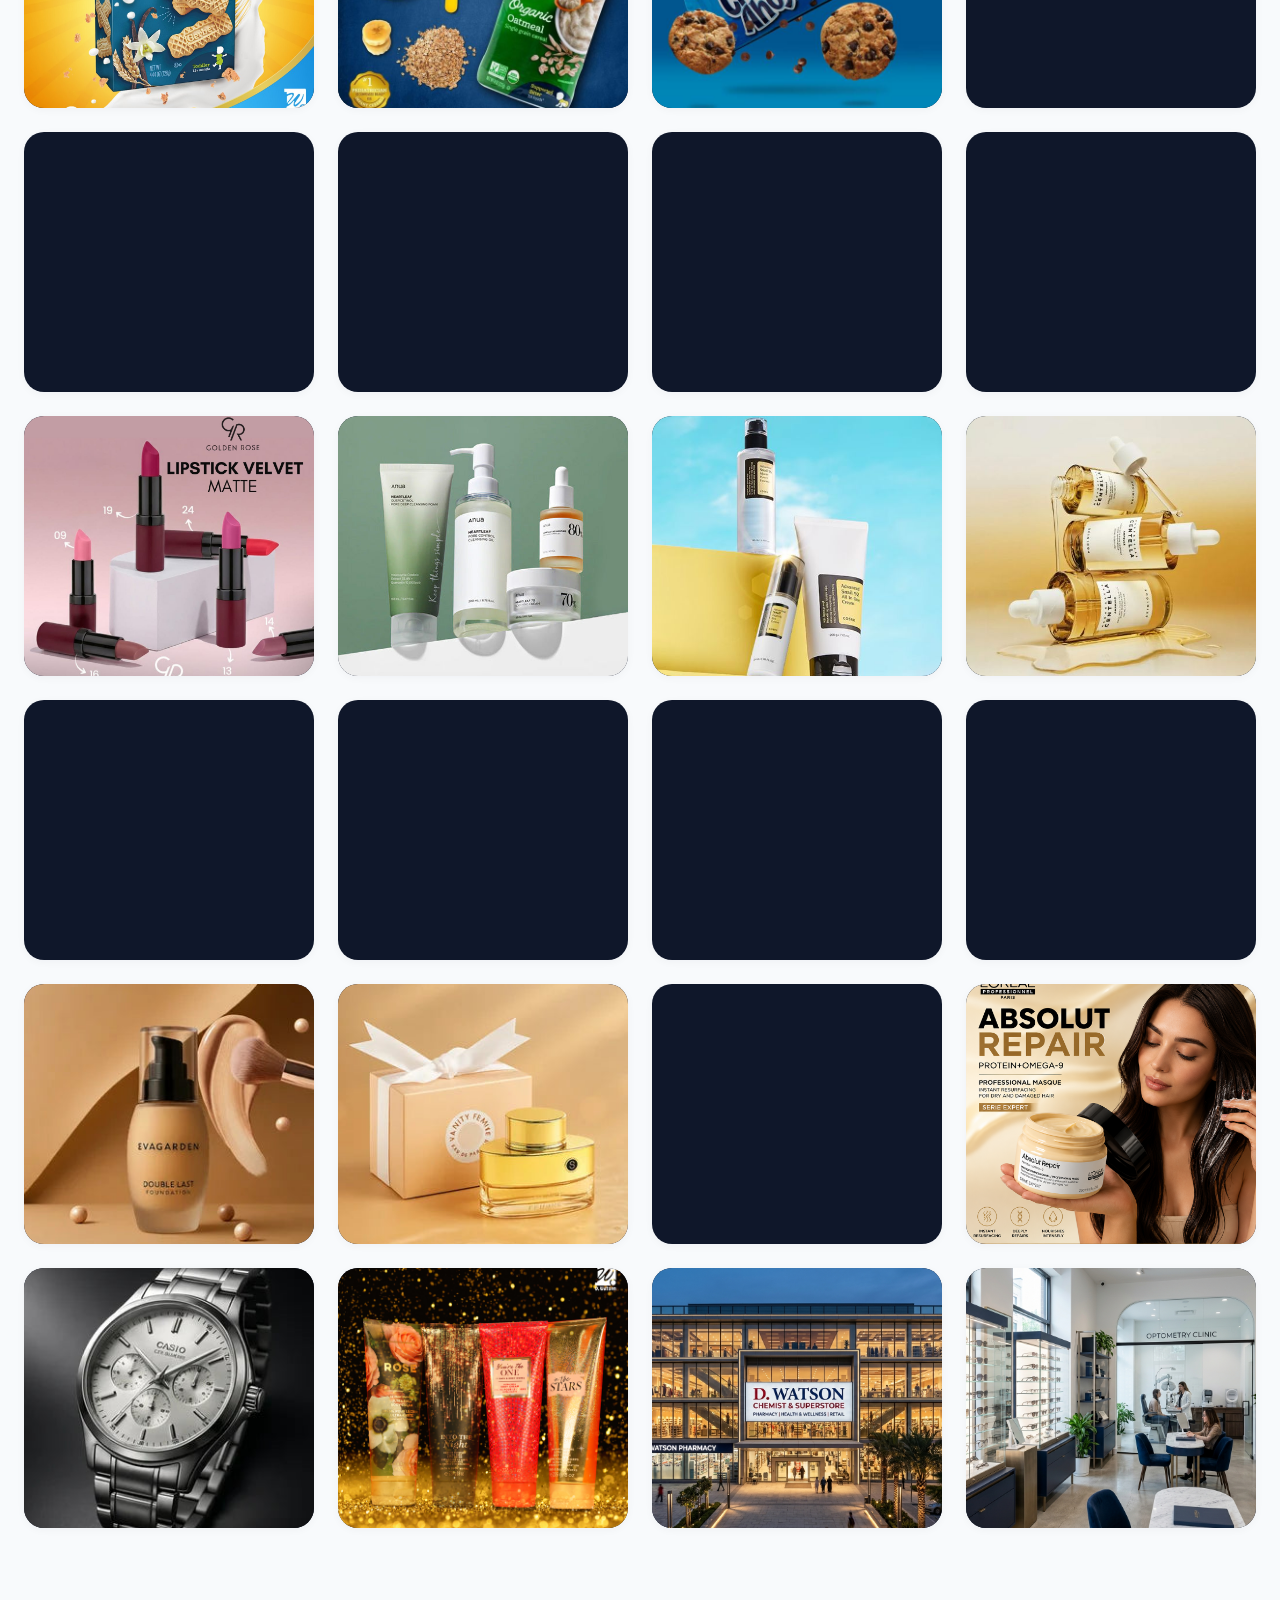
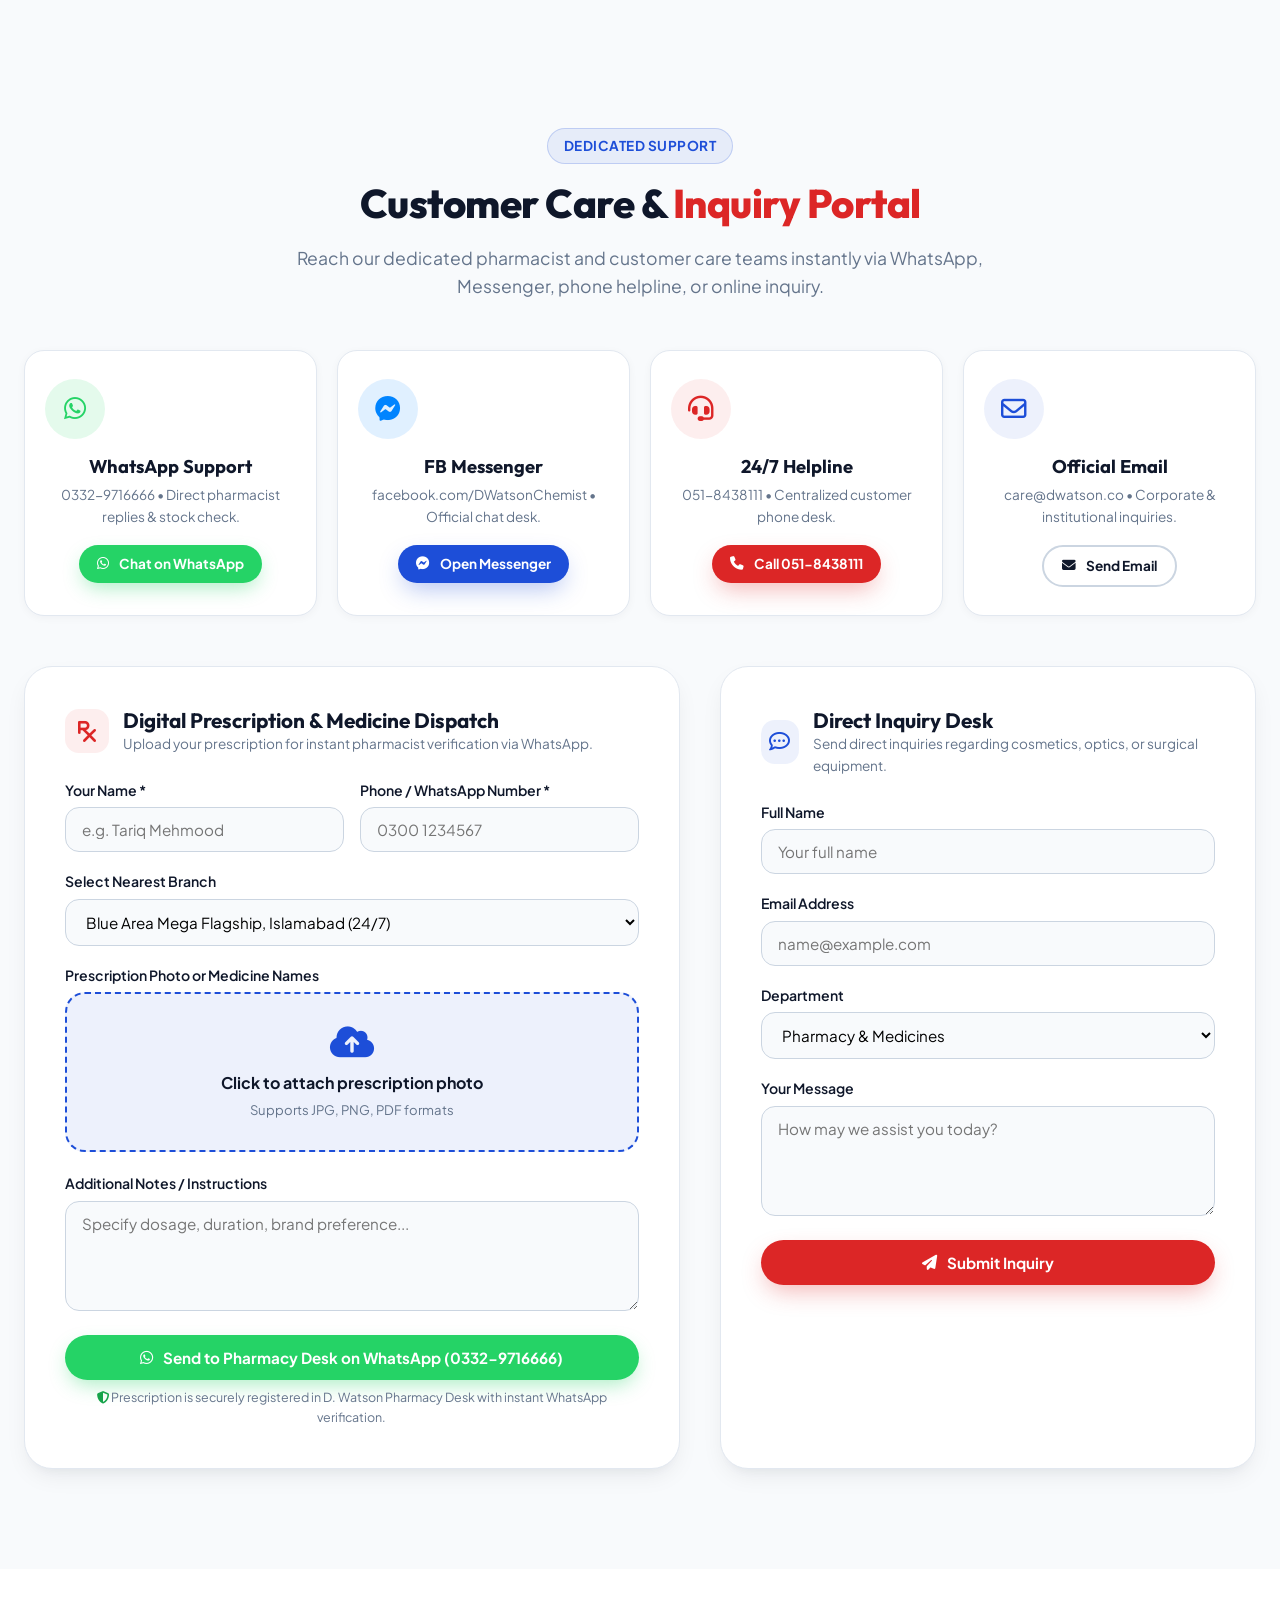
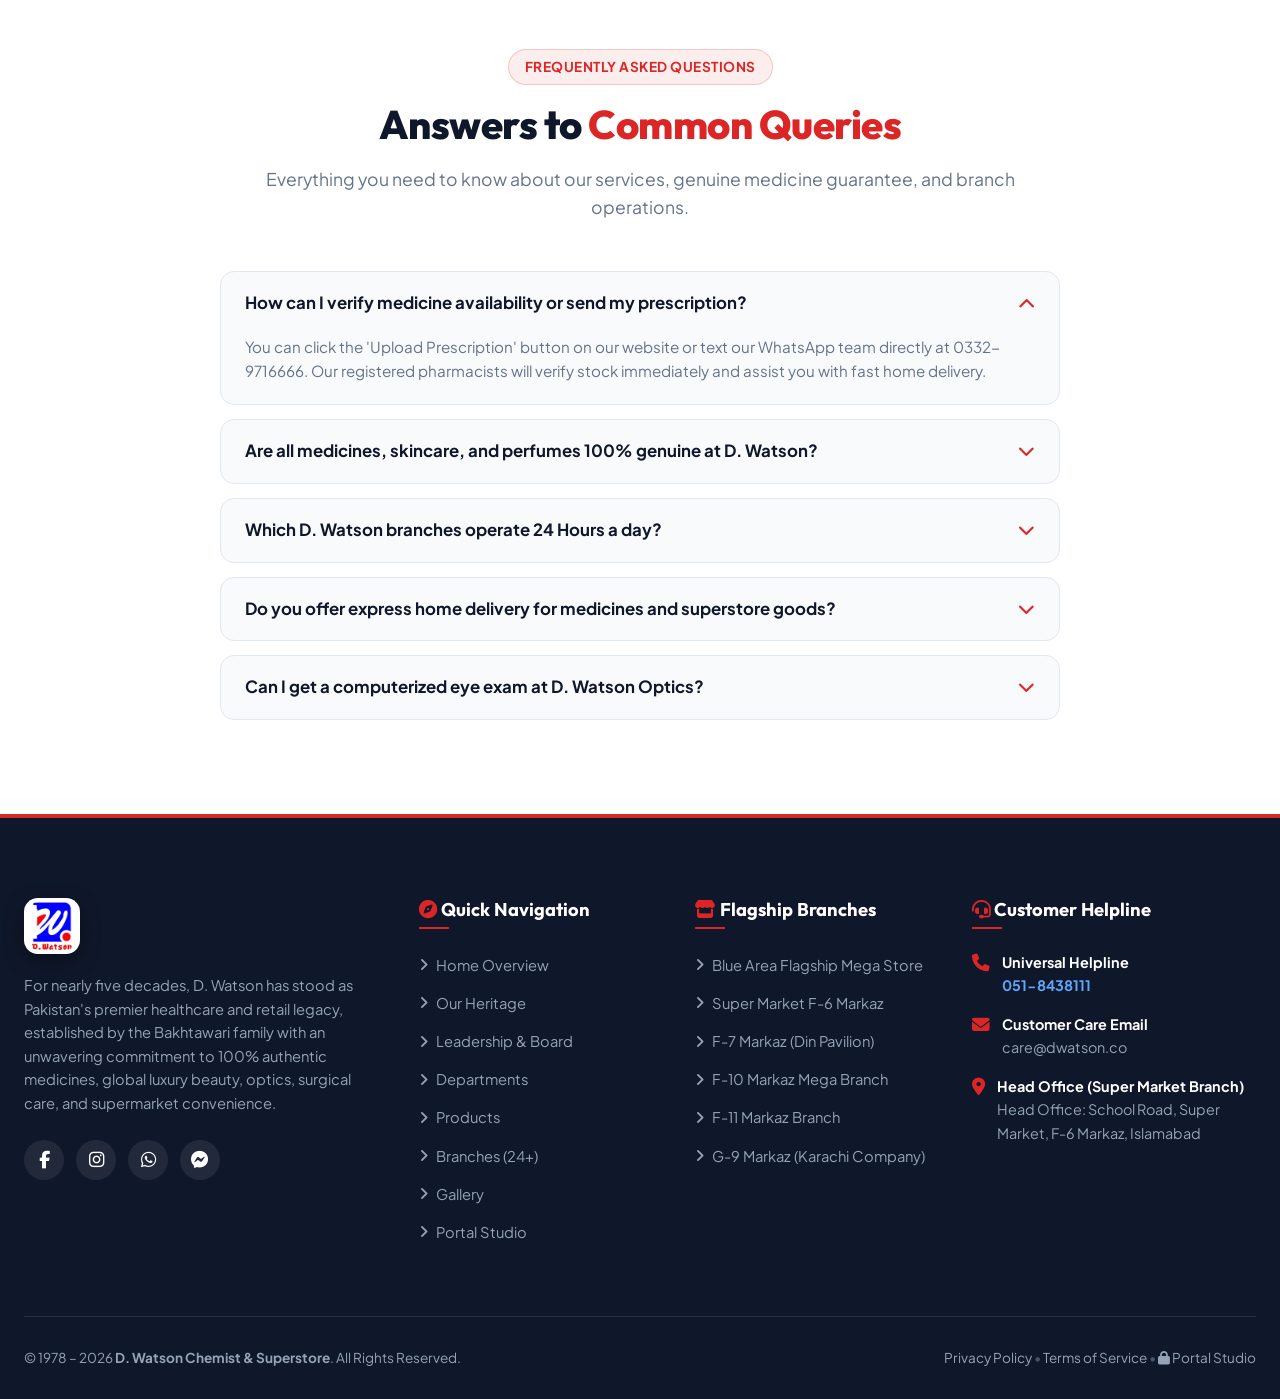
==== commit 070ff18b: "Update portal logo to match main menu logo, fix mobile bottom nav bar visibility, and resolve branch" ====
--- a/index.html
+++ b/index.html
@@ -19,9 +19,9 @@
   <link rel="icon" type="image/png" href="assets/images/favicon.png">
   <link rel="shortcut icon" href="favicon.ico">
 
-  <!-- Stylesheets (v5.0 - Visible Red Branch Directory Scrollbar & Explorer Indicator) -->
-  <link rel="stylesheet" href="css/style.css?v=5.0">
-  <link rel="stylesheet" href="css/responsive.css?v=5.0">
+  <!-- Stylesheets (v5.2 - Guaranteed Mobile Bottom Bar & Mobile Responsive Fix) -->
+  <link rel="stylesheet" href="css/style.css?v=5.2">
+  <link rel="stylesheet" href="css/responsive.css?v=5.2">
 </head>
 <body>
 
@@ -958,8 +958,8 @@
     </a>
   </nav>
 
-  <!-- Scripts (v5.0) -->
-  <script src="js/data.js?v=5.0"></script>
-  <script src="js/main.js?v=5.0"></script>
+  <!-- Scripts (v5.2) -->
+  <script src="js/data.js?v=5.2"></script>
+  <script src="js/main.js?v=5.2"></script>
 </body>
 </html>
--- a/css/style.css
+++ b/css/style.css
@@ -74,6 +74,8 @@
   scroll-behavior: smooth;
   font-size: 16px;
   -webkit-font-smoothing: antialiased;
+  width: 100%;
+  max-width: 100%;
   overflow-x: hidden;
 }
 
@@ -82,6 +84,10 @@
   background-color: var(--bg-page);
   color: var(--text-main);
   line-height: 1.6;
+  width: 100%;
+  max-width: 100%;
+  overflow-x: hidden;
+  position: relative;
 }
 
 img {
--- a/css/responsive.css
+++ b/css/responsive.css
@@ -23,9 +23,11 @@
   margin: 0 !important;
   padding: 0 !important;
   position: relative !important;
+  overflow-x: hidden !important;
 }
 
 section, header, footer, nav, main, .container {
+  width: 100% !important;
   max-width: 100% !important;
   box-sizing: border-box !important;
 }
@@ -38,16 +40,18 @@
   position: fixed;
   bottom: 0;
   left: 0;
+  right: 0;
   width: 100% !important;
   max-width: 100% !important;
-  height: 66px;
-  background: rgba(15, 23, 42, 0.95);
-  backdrop-filter: blur(18px);
-  -webkit-backdrop-filter: blur(18px);
+  height: 64px;
+  background: #0B132B !important;
+  background: rgba(11, 19, 43, 0.98) !important;
+  backdrop-filter: blur(20px);
+  -webkit-backdrop-filter: blur(20px);
   border-top: 1px solid rgba(255, 255, 255, 0.12);
-  z-index: 9999;
-  box-shadow: 0 -8px 24px rgba(0, 0, 0, 0.35);
-  padding: 0 8px;
+  z-index: 999999 !important;
+  box-shadow: 0 -8px 24px rgba(0, 0, 0, 0.45);
+  padding: 0 6px;
   padding-bottom: env(safe-area-inset-bottom, 0);
   align-items: center;
   justify-content: space-around;
@@ -182,16 +186,18 @@
 }
 
 /* ==========================================================================
-   3. MEDIUM TABLETS & PHONES (<= 768px)
+   3. MOBILE PHONES & TABLETS (<= 992px)
    ========================================================================== */
-@media (max-width: 768px) {
+@media (max-width: 992px) {
   /* Provide clearance for the mobile bottom bar */
   body {
-    padding-bottom: 68px;
+    padding-bottom: 74px !important;
   }
 
   .mobile-bottom-bar {
-    display: flex;
+    display: flex !important;
+    visibility: visible !important;
+    opacity: 1 !important;
   }
 
   /* Header adjustments */
@@ -390,37 +396,52 @@
 
   /* Trust Highlights Bar */
   .trust-bar {
-    margin-top: -30px;
-    padding: 16px;
-    border-radius: 16px;
+    margin-top: 14px !important;
+    padding: 12px 10px !important;
+    border-radius: 14px !important;
+    width: 100% !important;
+    max-width: 100% !important;
+    box-shadow: 0 4px 14px rgba(15, 23, 42, 0.05) !important;
   }
 
   .trust-grid {
-    grid-template-columns: 1fr 1fr;
-    gap: 12px;
+    grid-template-columns: 1fr 1fr !important;
+    gap: 8px !important;
+    width: 100% !important;
   }
 
   .trust-item {
-    border-right: none;
-    padding: 10px;
-    flex-direction: column;
-    text-align: center;
-    align-items: center;
+    border-right: none !important;
+    padding: 8px 6px !important;
+    flex-direction: row !important;
+    text-align: left !important;
+    align-items: center !important;
+    gap: 8px !important;
+    background: #F8FAFC !important;
+    border-radius: 10px !important;
+    border: 1px solid #E2E8F0 !important;
   }
 
   .trust-icon {
-    width: 42px;
-    height: 42px;
-    font-size: 1.1rem;
-    margin-bottom: 6px;
-  }
-
-  .trust-val {
-    font-size: 1.15rem;
+    width: 36px !important;
+    height: 36px !important;
+    font-size: 1rem !important;
+    margin-bottom: 0 !important;
+    border-radius: 8px !important;
+    flex-shrink: 0 !important;
+  }
+
+  .trust-number {
+    font-size: 1.05rem !important;
+    font-weight: 800 !important;
+    color: var(--dw-navy) !important;
+    line-height: 1.1 !important;
   }
 
   .trust-label {
-    font-size: 0.72rem;
+    font-size: 0.68rem !important;
+    color: #64748B !important;
+    line-height: 1.2 !important;
   }
 
   /* About Section */
@@ -574,10 +595,10 @@
     flex-wrap: nowrap !important;
     overflow-x: auto !important;
     gap: 8px !important;
-    padding: 6px 16px 12px !important;
-    margin: 0 -16px 18px !important;
-    width: calc(100% + 32px) !important;
-    max-width: none !important;
+    padding: 6px 4px 12px !important;
+    margin: 0 0 16px 0 !important;
+    width: 100% !important;
+    max-width: 100% !important;
     background: transparent !important;
     border: none !important;
     border-radius: 0 !important;
@@ -595,7 +616,7 @@
     flex: 0 0 auto !important;
     white-space: nowrap !important;
     scroll-snap-align: start !important;
-    padding: 9px 18px !important;
+    padding: 8px 16px !important;
     font-size: 0.82rem !important;
     border-radius: 9999px !important;
     background: #FFFFFF !important;
@@ -617,7 +638,9 @@
   .products-carousel-container {
     position: relative !important;
     width: 100% !important;
+    max-width: 100% !important;
     margin: 0 !important;
+    overflow: hidden !important;
   }
 
   .products-carousel-track {
@@ -625,13 +648,14 @@
     flex-direction: row !important;
     flex-wrap: nowrap !important;
     overflow-x: auto !important;
-    gap: 16px !important;
-    padding: 6px 16px 18px !important;
-    margin: 0 -16px !important;
+    gap: 14px !important;
+    padding: 6px 4px 16px !important;
+    margin: 0 0 10px 0 !important;
     scroll-snap-type: x mandatory !important;
     scrollbar-width: none !important;
     -webkit-overflow-scrolling: touch !important;
-    width: calc(100% + 32px) !important;
+    width: 100% !important;
+    max-width: 100% !important;
   }
 
   .products-carousel-track::-webkit-scrollbar {
@@ -858,7 +882,9 @@
     flex-wrap: nowrap !important;
     gap: 8px !important;
     padding: 4px 2px 8px !important;
-    margin: 0 -4px !important;
+    margin: 0 0 10px 0 !important;
+    width: 100% !important;
+    max-width: 100% !important;
     -webkit-overflow-scrolling: touch !important;
     scrollbar-width: none !important;
     scroll-snap-type: x mandatory !important;
@@ -883,13 +909,15 @@
     justify-content: center !important;
     width: 100% !important;
     max-width: 280px !important;
-    margin: 0 auto !important;
+    margin: 0 auto 14px !important;
   }
 
   /* Master-Detail Hub Layout on Mobile */
   .branch-hub-layout {
     display: flex !important;
     flex-direction: column !important;
+    width: 100% !important;
+    max-width: 100% !important;
     height: auto !important;
     border-radius: 18px !important;
     overflow: hidden !important;
